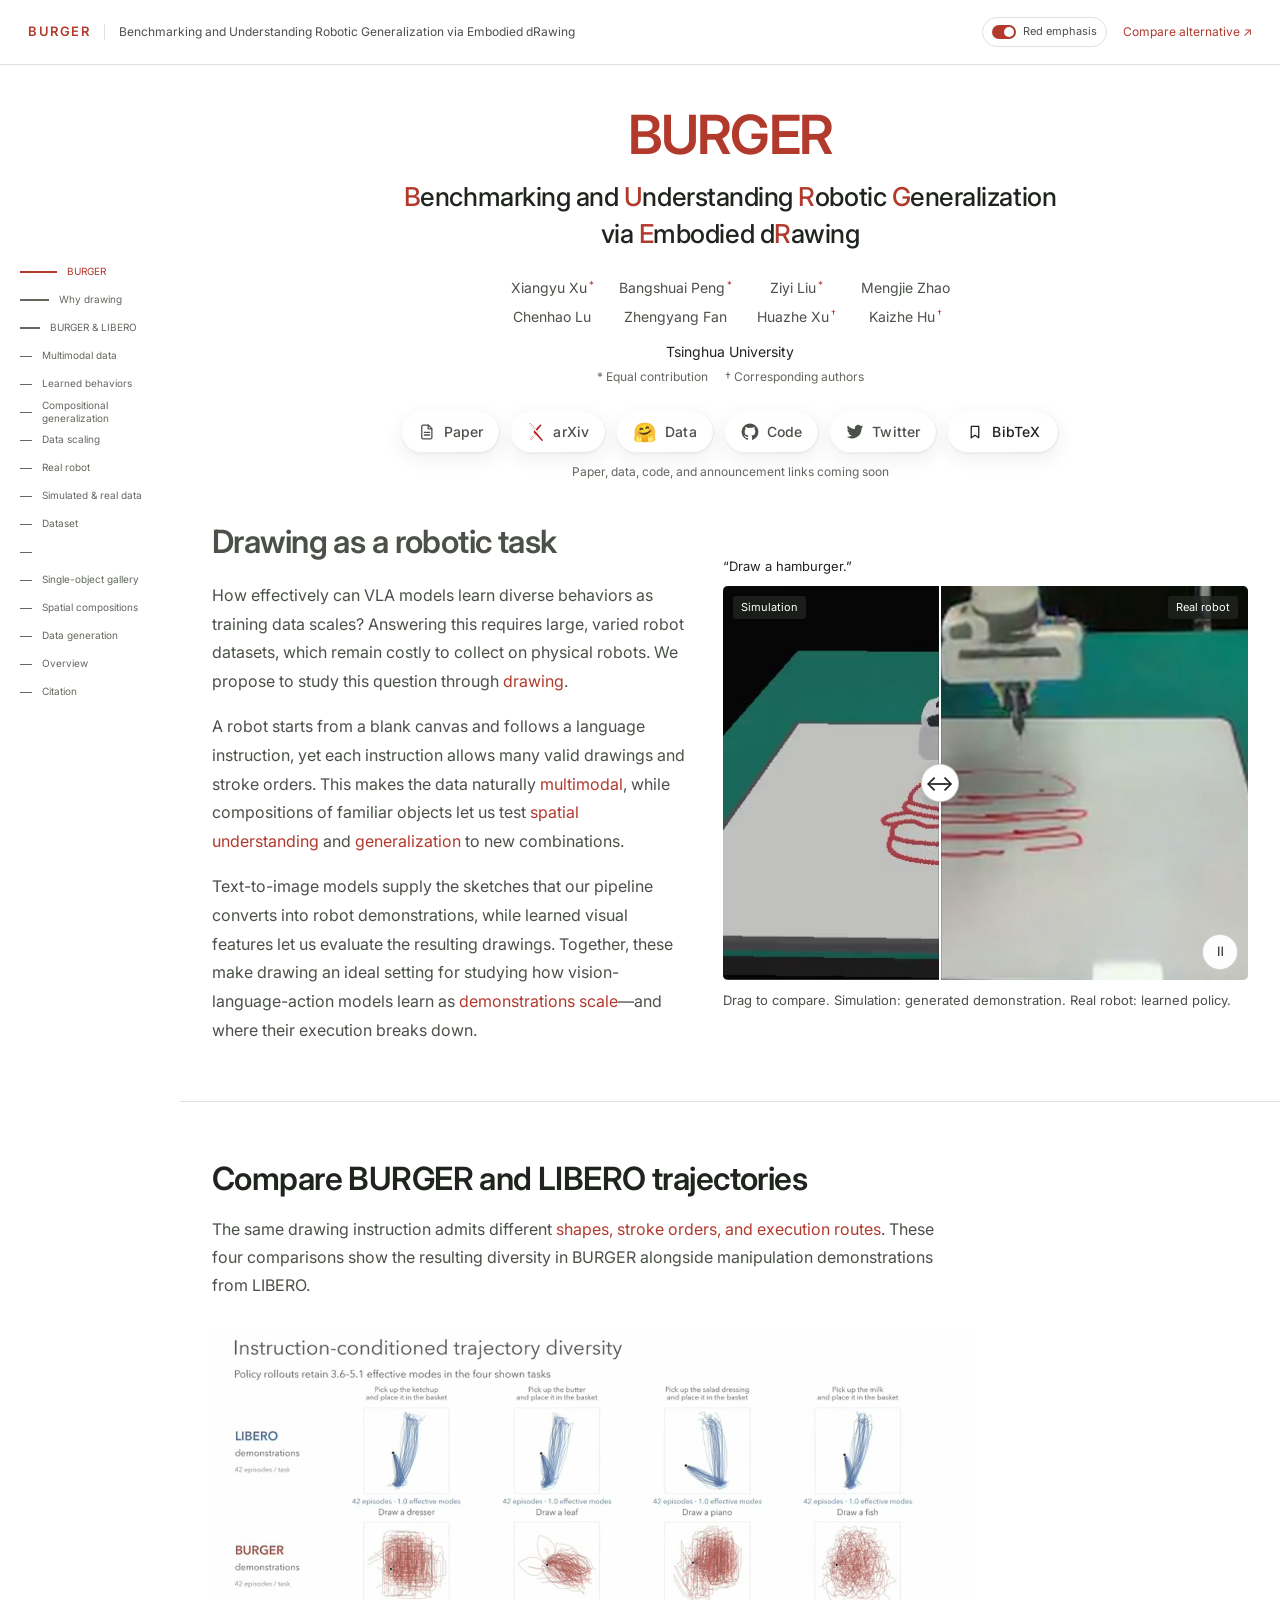
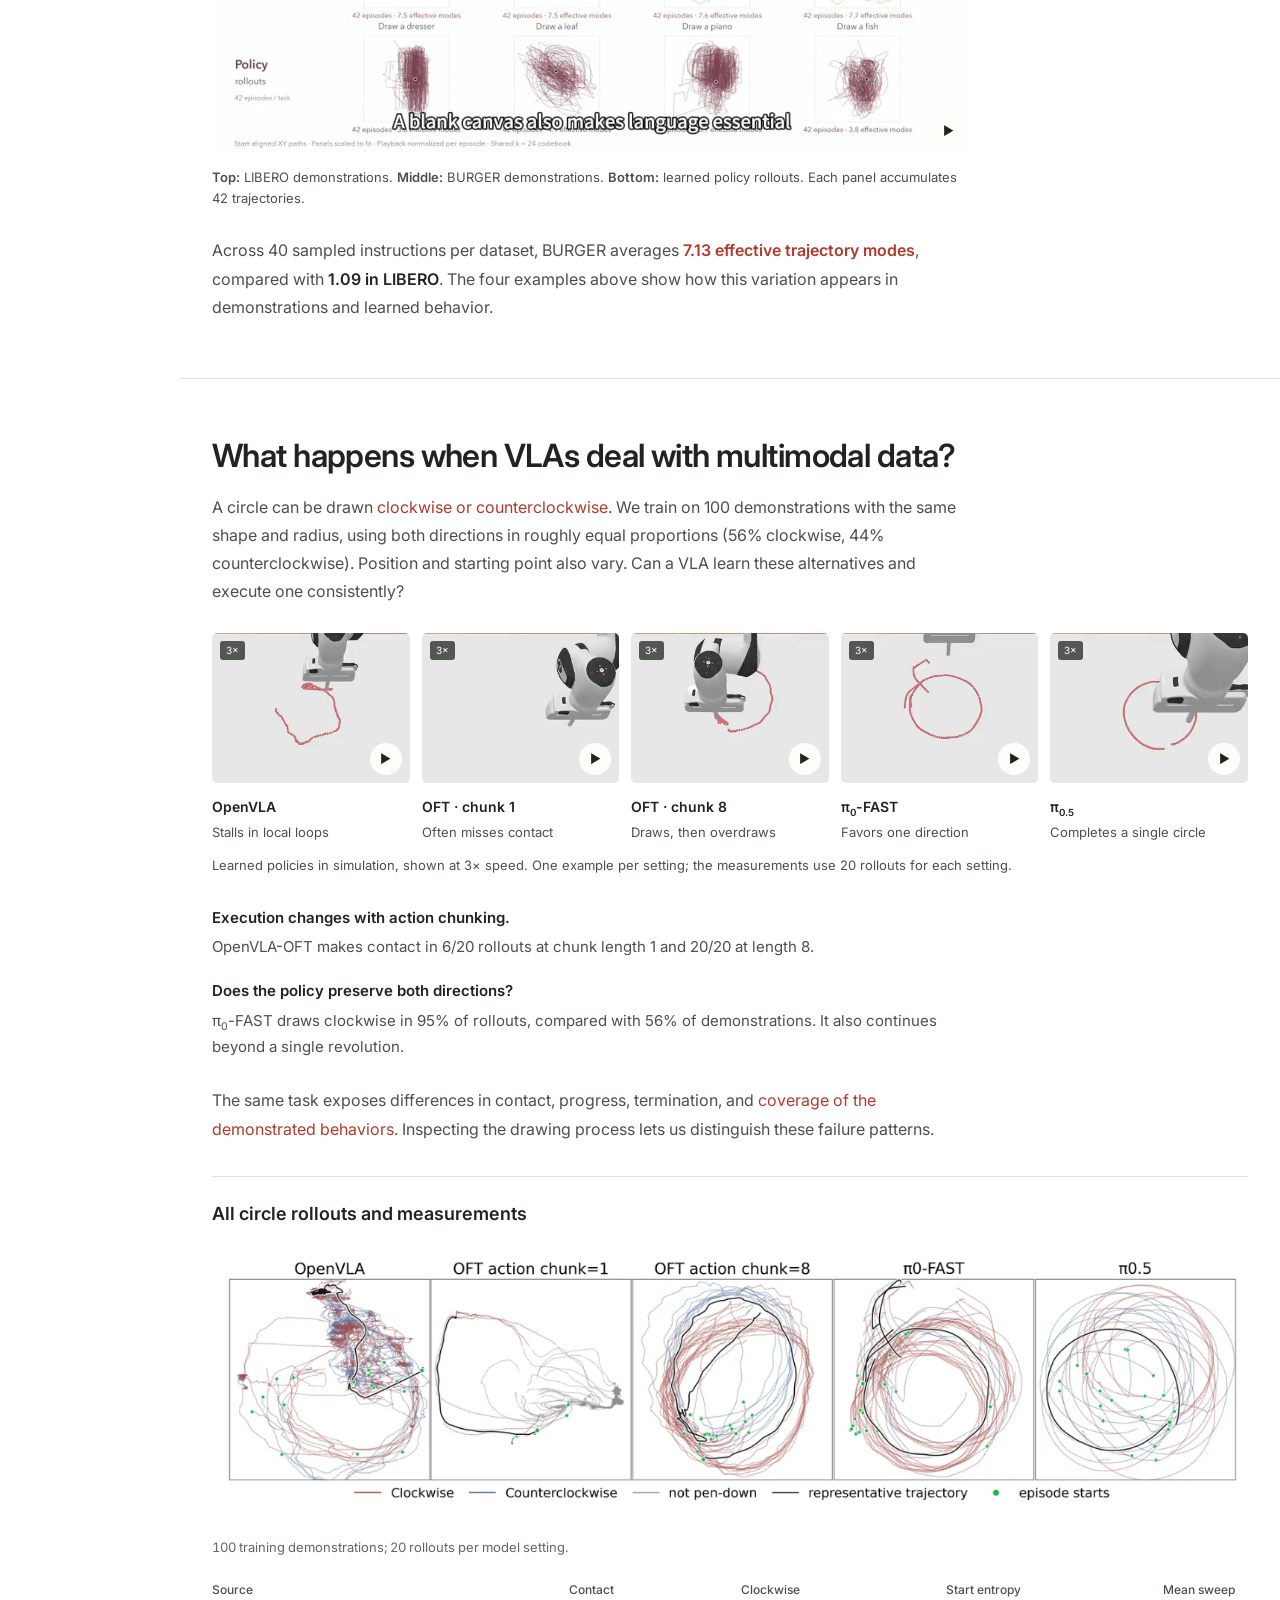
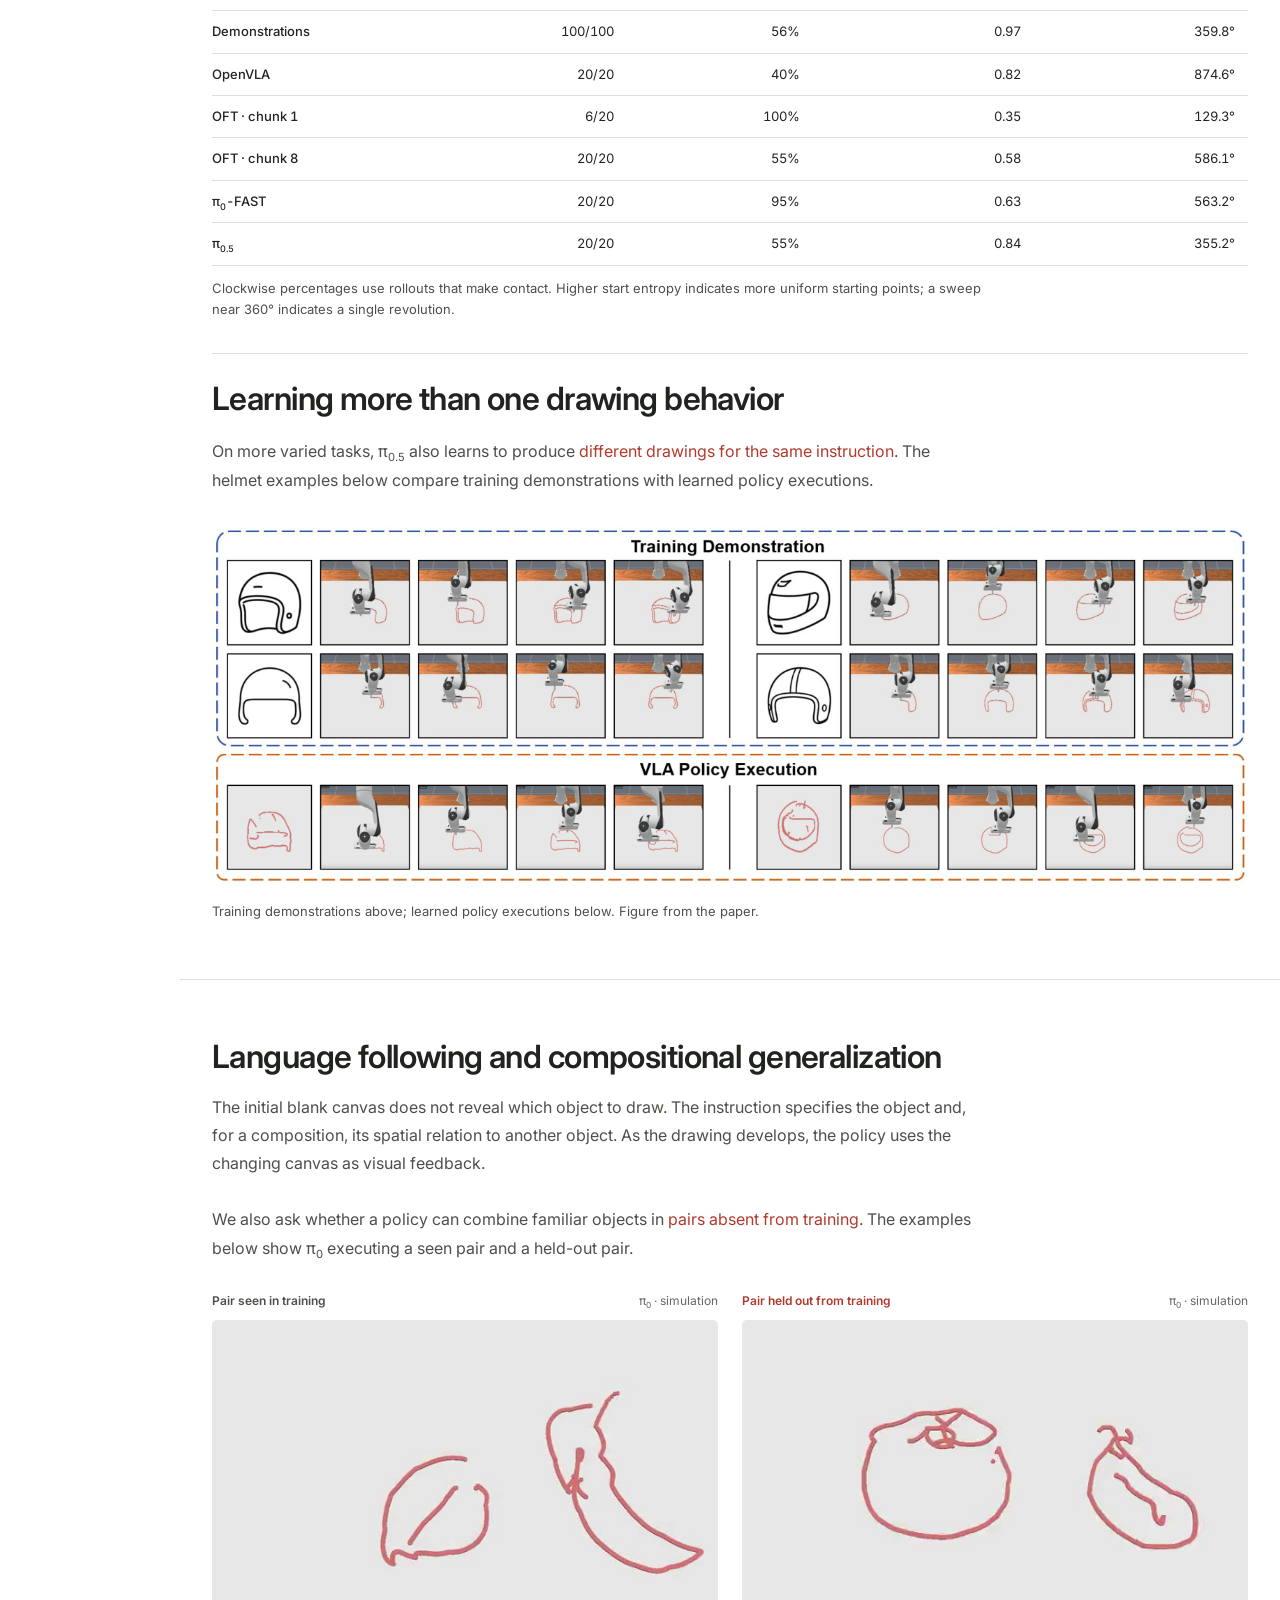
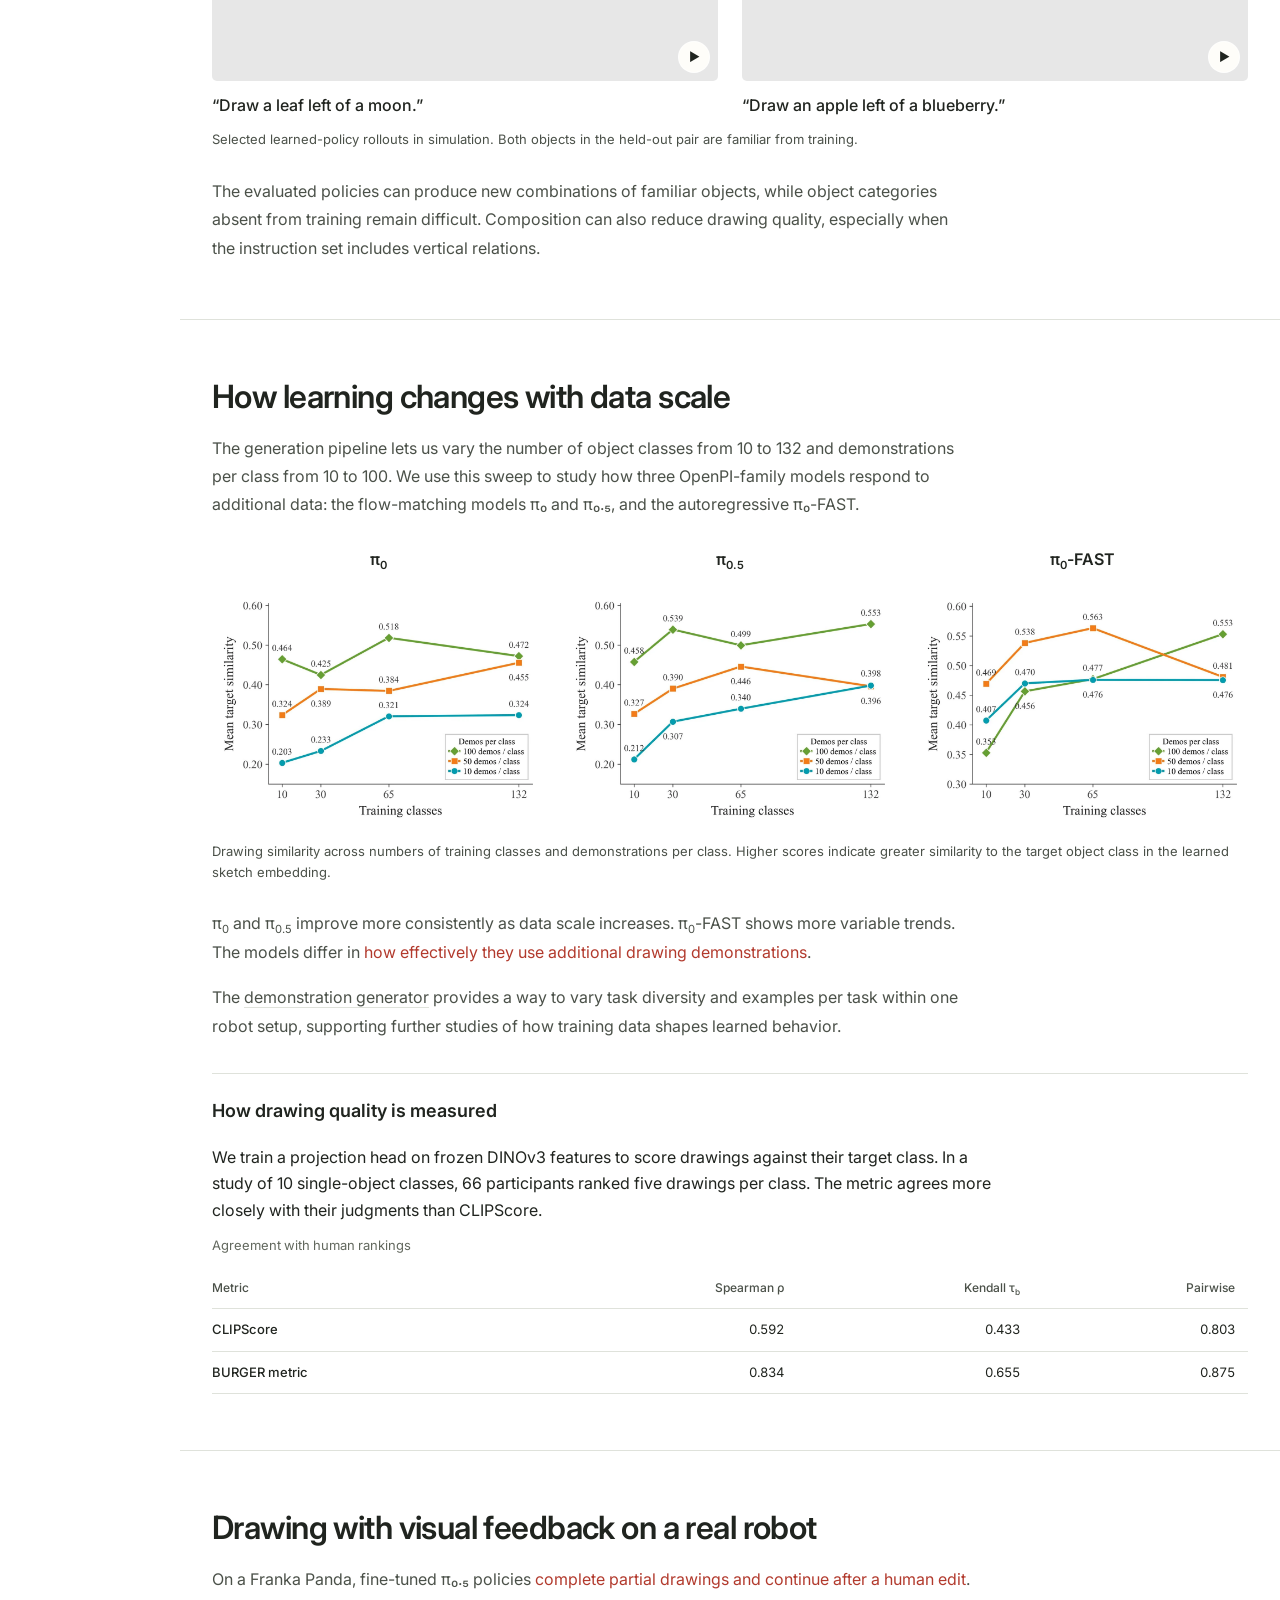
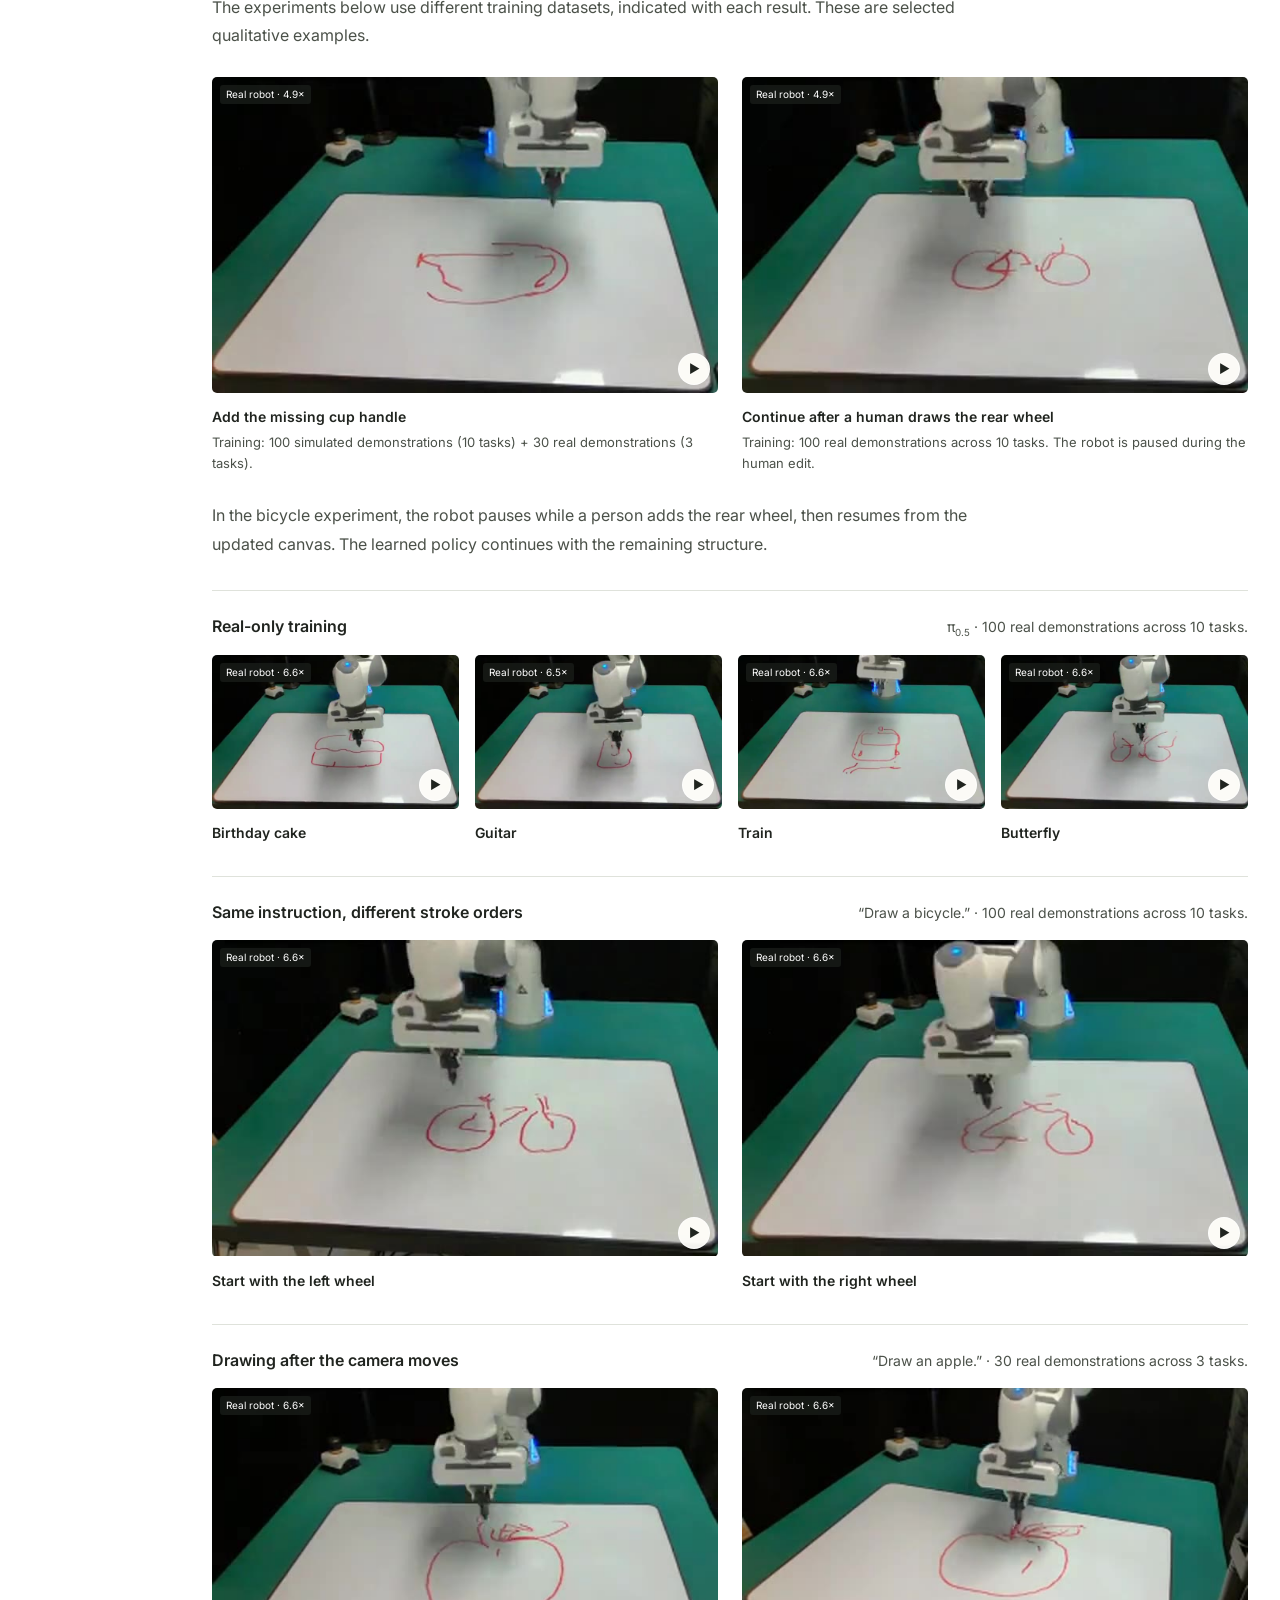
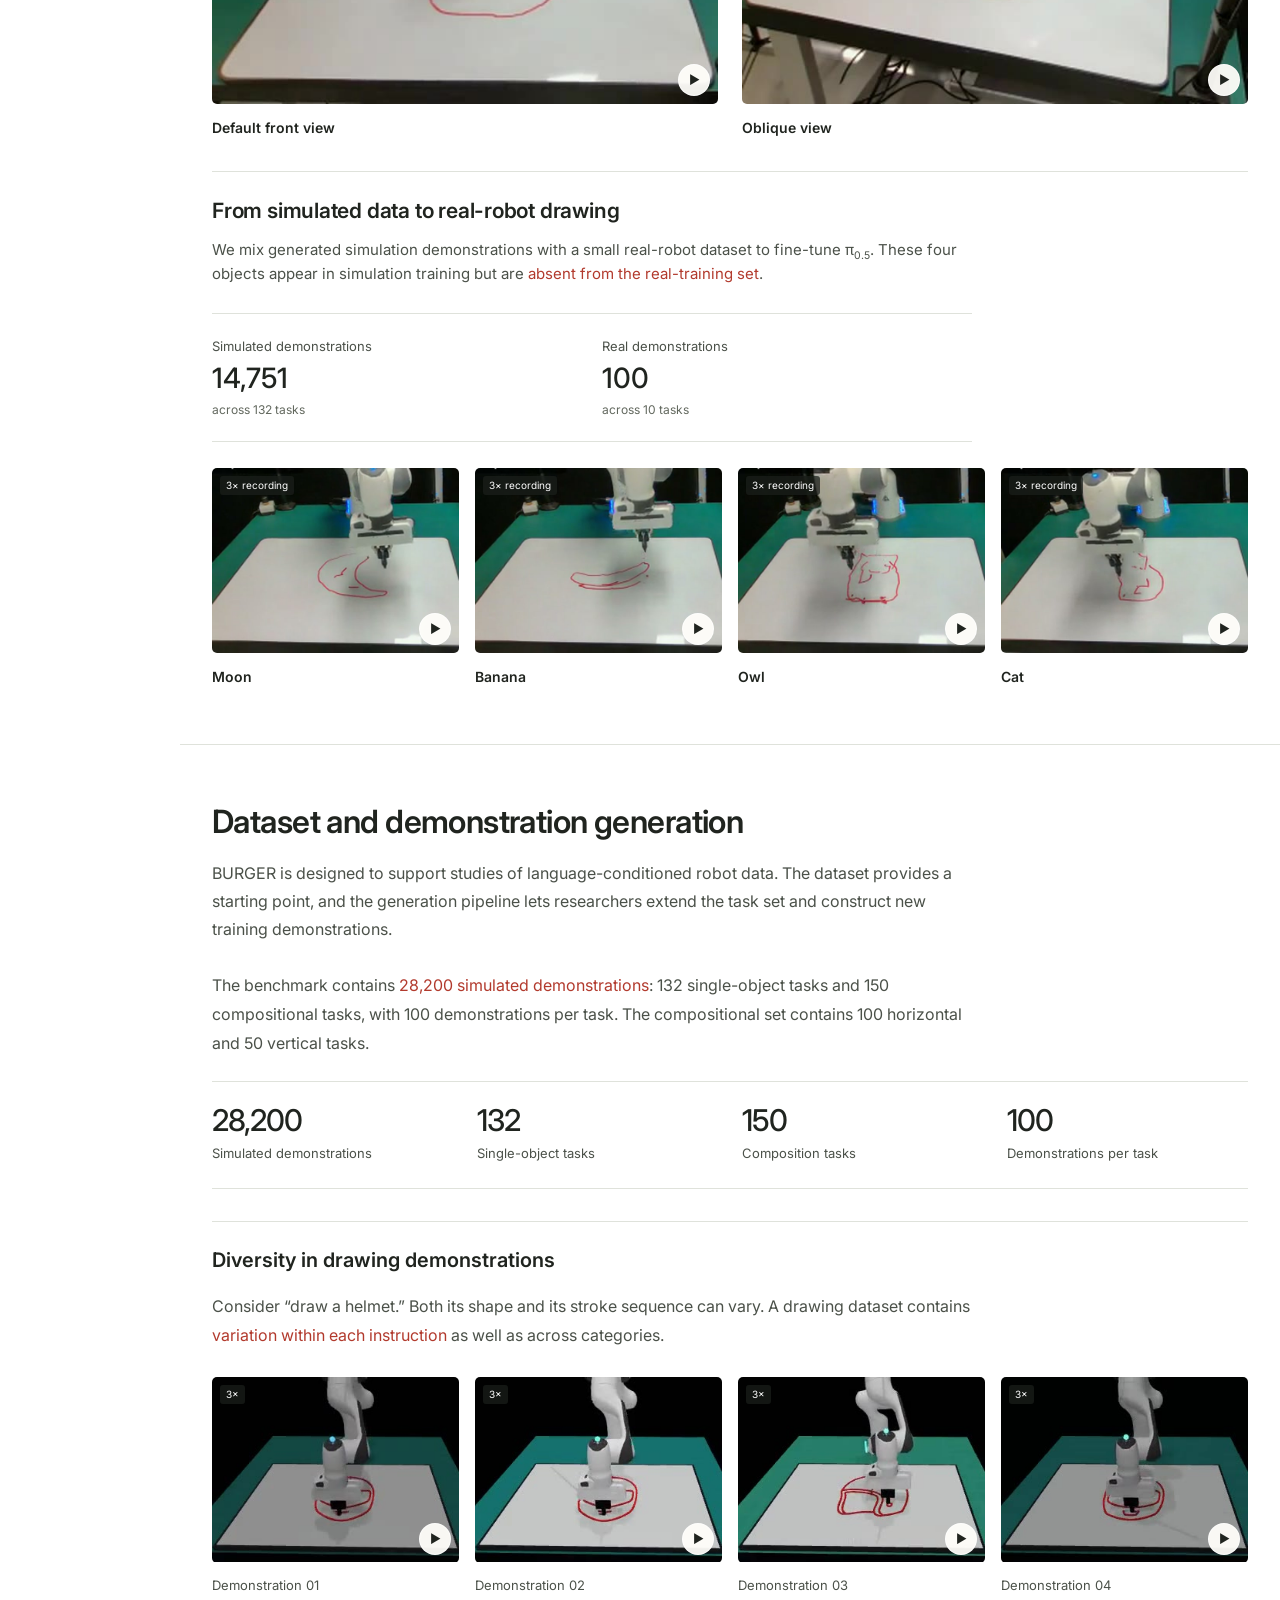
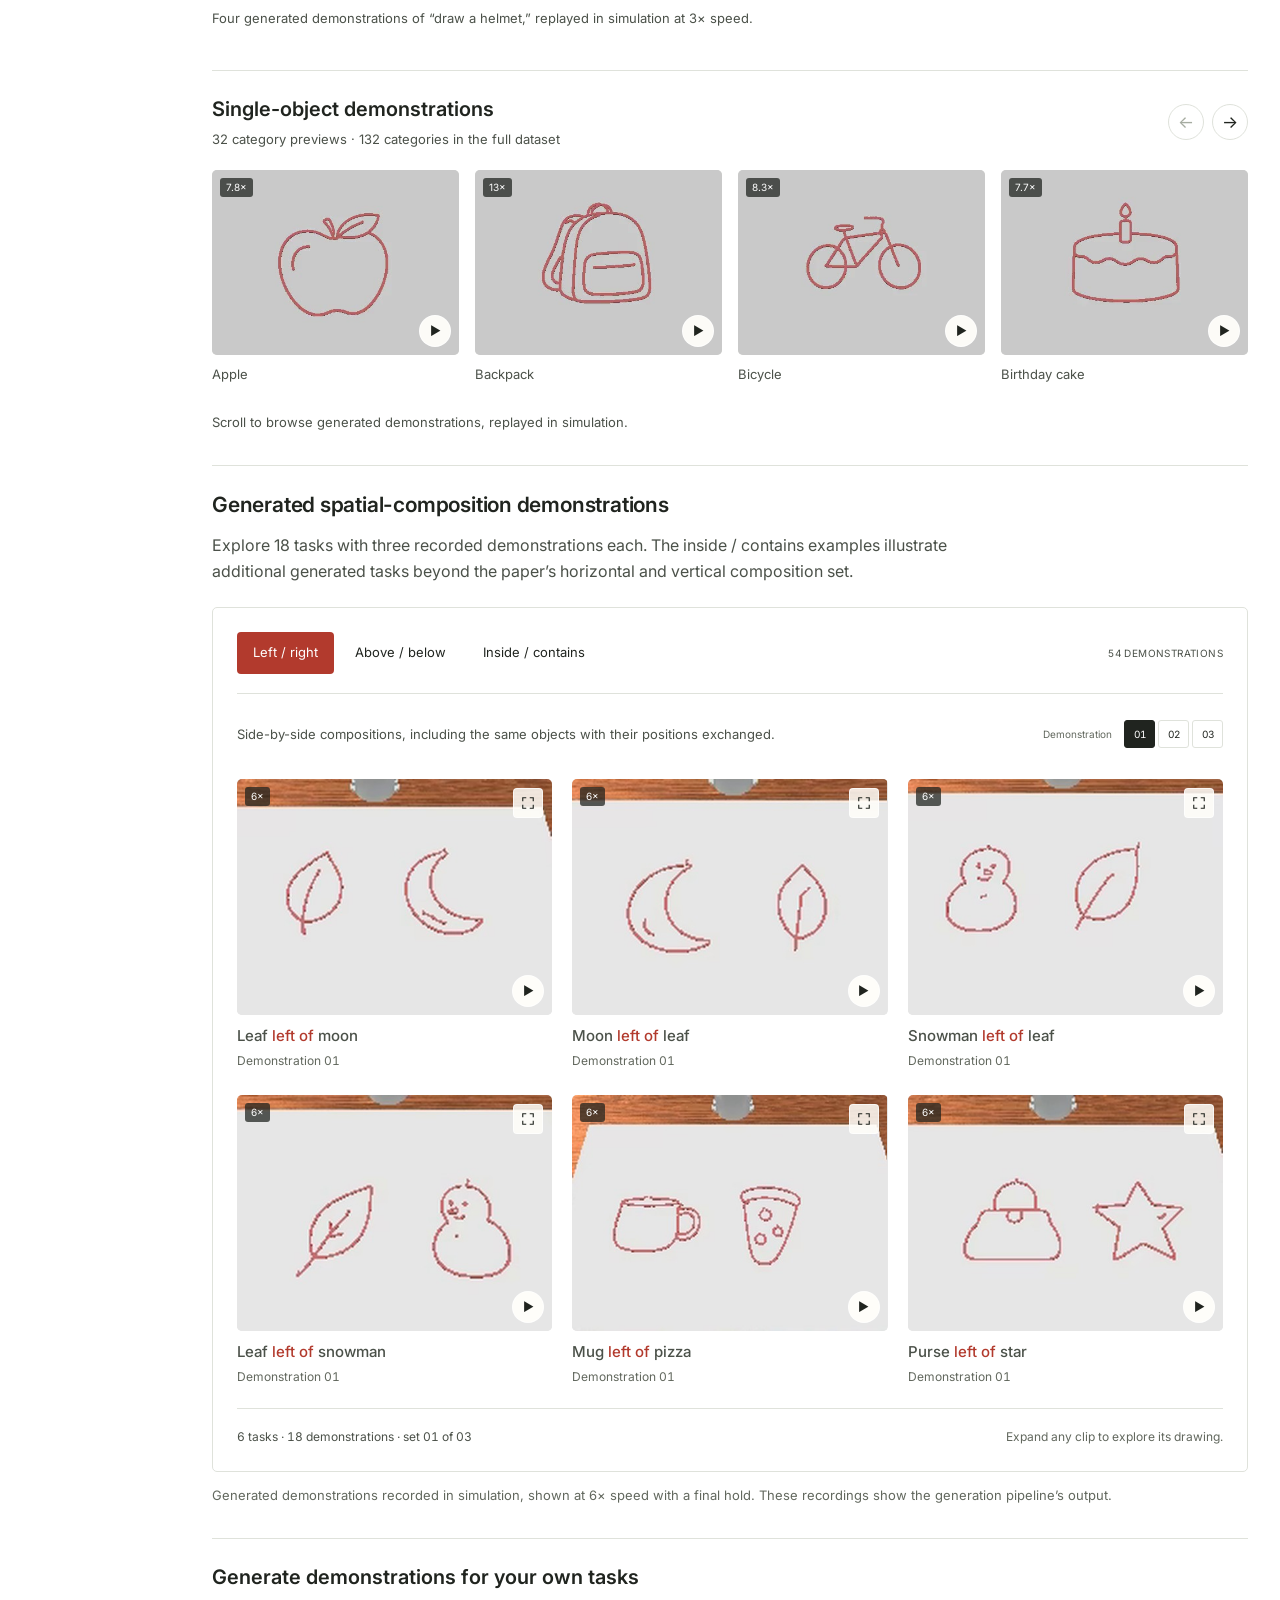
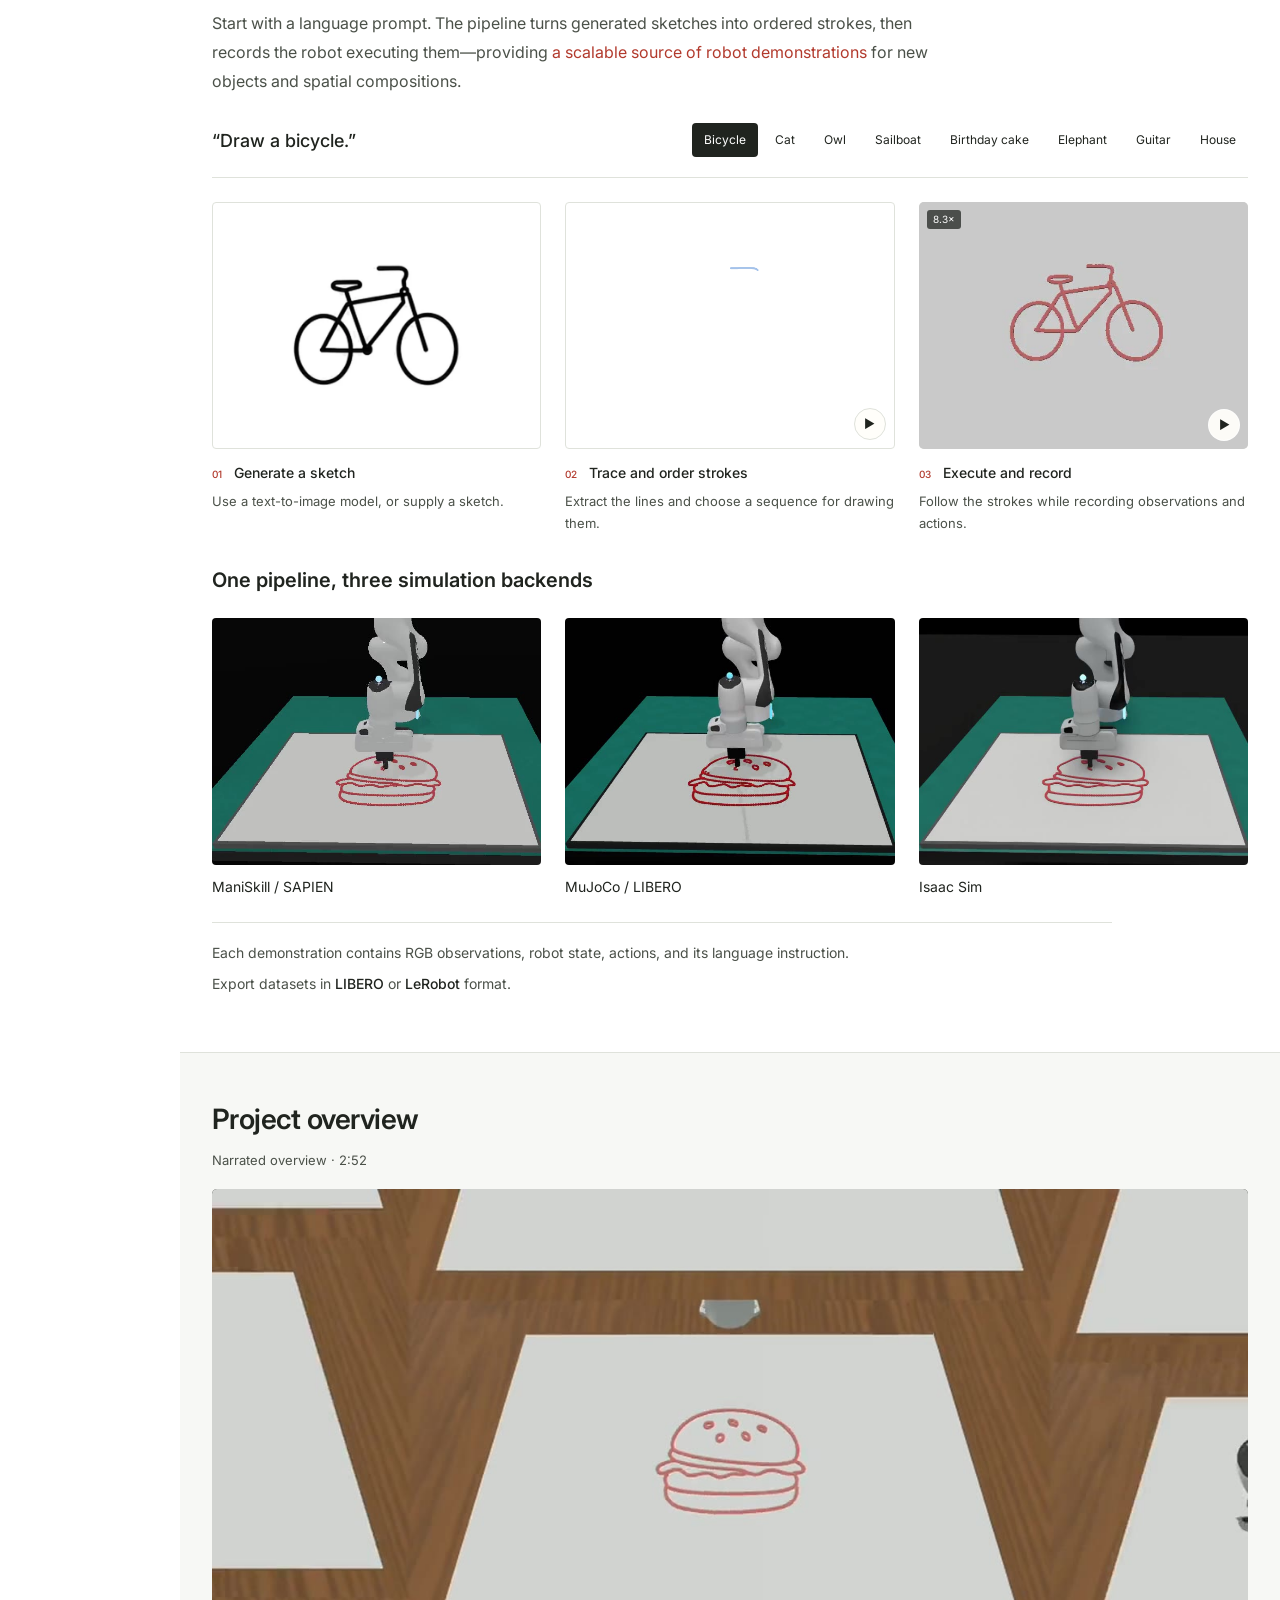
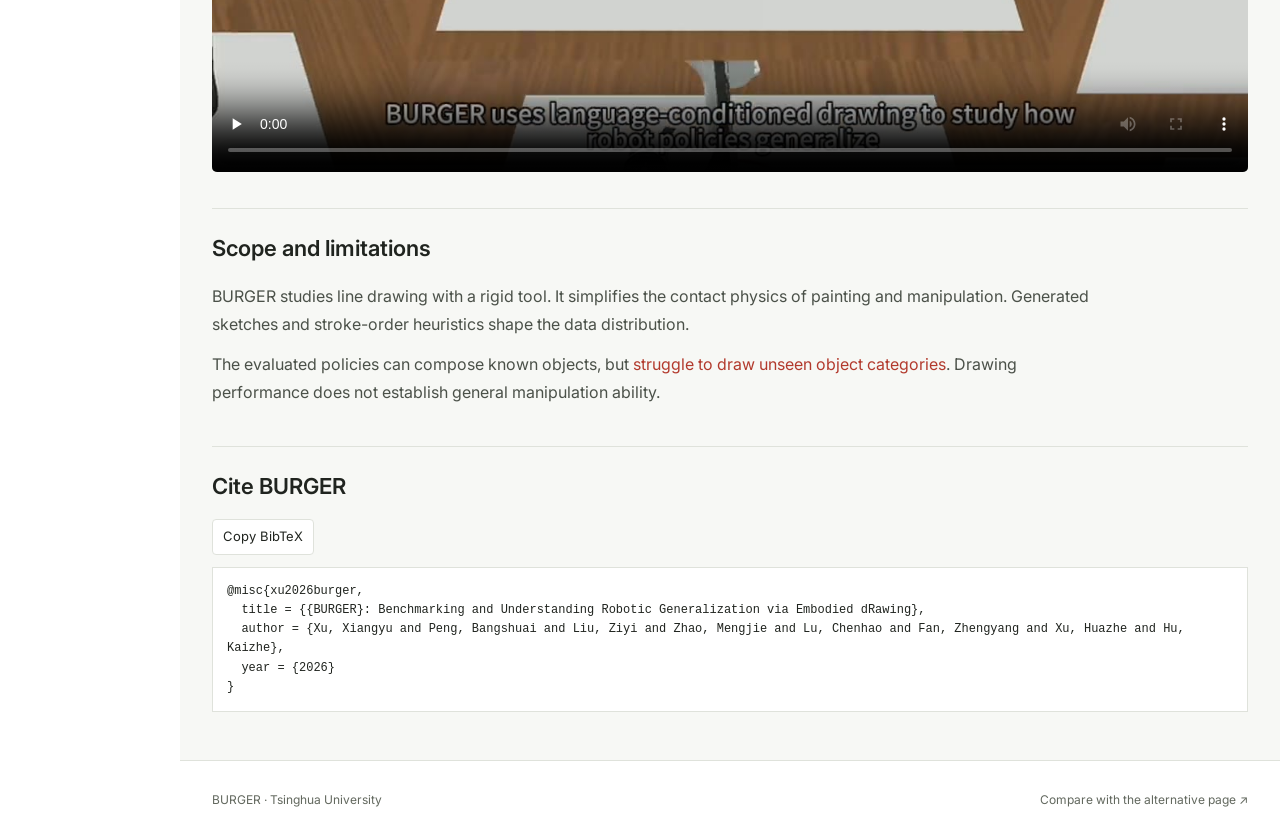
==== index-alternative-v3.html @ b39a5256 "Add v3 BURGER project page and required media" ====
<!DOCTYPE html>
<html lang="en">
  <head>
    <meta charset="utf-8">
    <meta name="viewport" content="width=device-width, initial-scale=1">
    <meta name="robots" content="noindex">
    <title>BURGER — Alternative v3</title>
    <meta name="description" content="BURGER studies how vision-language-action models learn from diverse robot demonstrations through drawing, with a 28,200-demonstration benchmark and a prompt-to-trajectory data pipeline.">
    <link rel="icon" href="assets/images/favicon.svg" type="image/svg+xml">
    <link rel="preconnect" href="https://fonts.googleapis.com">
    <link rel="preconnect" href="https://fonts.gstatic.com" crossorigin>
    <link href="https://fonts.googleapis.com/css2?family=Inter:wght@400;500;600&display=swap" rel="stylesheet">
    <link rel="stylesheet" href="css/alternative-v3.css?v=20261027-v3-opening">
    <script src="js/pipeline-alternative.js" defer></script>
    <script src="js/alternative-v3.js?v=20261027-v3-opening" defer></script>
    <script src="js/dataset-relations.js?v=20261023-animation" defer></script>
  </head>
  <body class="v2 v3 emphasis-on">
    <a class="skip-link" href="#main">Skip to content</a>
    <header class="site-nav"><div class="nav-inner">
  <a class="brand" href="#top"><span class="brand-name">BURGER</span><span class="brand-title">Benchmarking and Understanding Robotic Generalization via Embodied dRawing</span></a>
  <nav aria-label="Compare page versions"><button class="emphasis-toggle" type="button" data-emphasis-toggle aria-pressed="true"><span class="emphasis-indicator" aria-hidden="true"></span>Red emphasis</button><a class="compare-link" href="index-alternative.html">Compare alternative ↗</a></nav>
</div></header>
<nav class="section-nav" id="section-nav" aria-label="Jump to a section"><a href="#top" aria-label="BURGER"><span class="nav-tick" aria-hidden="true"></span><span class="nav-label">BURGER</span></a><a href="#why" aria-label="Why drawing"><span class="nav-tick" aria-hidden="true"></span><span class="nav-label">Why drawing</span></a><a href="#comparison" aria-label="BURGER &amp; LIBERO"><span class="nav-tick" aria-hidden="true"></span><span class="nav-label">BURGER &amp; LIBERO</span></a><a href="#circle" aria-label="Multimodal data"><span class="nav-tick" aria-hidden="true"></span><span class="nav-label">Multimodal data</span></a><a href="#diversity" aria-label="Learned behaviors"><span class="nav-tick" aria-hidden="true"></span><span class="nav-label">Learned behaviors</span></a><a href="#composition" aria-label="Compositional generalization"><span class="nav-tick" aria-hidden="true"></span><span class="nav-label">Compositional generalization</span></a><a href="#scaling" aria-label="Data scaling"><span class="nav-tick" aria-hidden="true"></span><span class="nav-label">Data scaling</span></a><a href="#real" aria-label="Real robot"><span class="nav-tick" aria-hidden="true"></span><span class="nav-label">Real robot</span></a><a href="#real-transfer" aria-label="Simulated &amp; real data"><span class="nav-tick" aria-hidden="true"></span><span class="nav-label">Simulated &amp; real data</span></a><a href="#dataset" aria-label="Dataset"><span class="nav-tick" aria-hidden="true"></span><span class="nav-label">Dataset</span></a><a href="#motivation" aria-label="Demonstration diversity"><span class="nav-tick" aria-hidden="true"></span><span class="nav-label">Demonstration diversity</span></a><a href="#single-categories" aria-label="Single-object gallery"><span class="nav-tick" aria-hidden="true"></span><span class="nav-label">Single-object gallery</span></a><a href="#dataset-relations" aria-label="Spatial compositions"><span class="nav-tick" aria-hidden="true"></span><span class="nav-label">Spatial compositions</span></a><a href="#generate" aria-label="Data generation"><span class="nav-tick" aria-hidden="true"></span><span class="nav-label">Data generation</span></a><a href="#overview" aria-label="Overview"><span class="nav-tick" aria-hidden="true"></span><span class="nav-label">Overview</span></a><a href="#cite" aria-label="Citation"><span class="nav-tick" aria-hidden="true"></span><span class="nav-label">Citation</span></a></nav>

    <main id="main">
      <section class="hero container" id="top" aria-labelledby="paper-title">
        <h1 id="paper-title"><span class="wordmark">BURGER</span>
          <span class="paper-title"><span class="accent">B</span>enchmarking and <span class="accent">U</span>nderstanding <span class="accent">R</span>obotic <span class="accent">G</span>eneralization<br class="desktop-break"> via <span class="accent">E</span>mbodied d<span class="accent">R</span>awing</span>
        </h1>
        <ul class="authors" aria-label="Authors">
          <li>Xiangyu Xu<sup aria-label="Equal contribution">*</sup></li>
          <li>Bangshuai Peng<sup aria-label="Equal contribution">*</sup></li>
          <li><a href="https://taichi-pink.github.io/Ziyi-Liu/">Ziyi Liu</a><sup aria-label="Equal contribution">*</sup></li>
          <li><a href="https://qxjyqzw.github.io/">Mengjie Zhao</a></li>
          <li><a href="https://ctp314.github.io/">Chenhao Lu</a></li>
          <li>Zhengyang Fan</li>
          <li><a href="https://iiis.tsinghua.edu.cn/en/People/Faculty/XuHuazhe.htm">Huazhe Xu</a><sup aria-label="Corresponding author">†</sup></li>
          <li><a href="https://hukz18.github.io/">Kaizhe Hu</a><sup aria-label="Corresponding author">†</sup></li>
        </ul>
        <p class="affiliation">Tsinghua University</p>
        <p class="author-notes">* Equal contribution <span>† Corresponding authors</span></p>
        <div class="resources resource-links" aria-label="Project resources"><button class="resource-link" type="button" disabled aria-label="Paper link coming soon"><svg viewBox="0 0 24 24" aria-hidden="true" class="ic doc"><path d="M6.5 2.75h7.25l4.75 4.75v12.25a1.5 1.5 0 0 1-1.5 1.5h-10.5a1.5 1.5 0 0 1-1.5-1.5V4.25a1.5 1.5 0 0 1 1.5-1.5Z"/><path d="M13.5 3v4.75h4.75M8.5 12.5h7M8.5 16h7"/></svg><span>Paper</span></button><button class="resource-link" type="button" disabled aria-label="arXiv link coming soon"><svg viewBox="0 0 24 24" aria-hidden="true" class="ic brand arxiv"><path d="M3.8423 0a1.0037 1.0037 0 0 0-.922.6078c-.1536.3687-.0438.6275.2938 1.1113l6.9185 8.3597-1.0223 1.1058a1.0393 1.0393 0 0 0 .003 1.4229l1.2292 1.3135-5.4391 6.4444c-.2803.299-.4538.823-.2971 1.1986a1.0253 1.0253 0 0 0 .9585.635.9133.9133 0 0 0 .6891-.3405l5.783-6.126 7.4902 8.0051a.8527.8527 0 0 0 .6835.2597.9575.9575 0 0 0 .8777-.6138c.1577-.377-.017-.7502-.306-1.1407l-7.0518-8.3418 1.0632-1.13a.9626.9626 0 0 0 .0089-1.3165L4.6336.4639s-.3733-.4535-.768-.463zm0 .272h.0166c.2179.0052.4874.2715.5644.3639l.005.006.0052.0055 10.169 10.9905a.6915.6915 0 0 1-.0072.945l-1.0666 1.133-1.4982-1.7724-8.5994-10.39c-.3286-.472-.352-.6183-.2592-.841a.7307.7307 0 0 1 .6704-.4401Zm14.341 1.5701a.877.877 0 0 0-.6554.2418l-5.6962 6.1584 1.6944 1.8319 5.3089-6.5138c.3251-.4335.479-.6603.3247-1.0292a1.1205 1.1205 0 0 0-.9763-.689zm-7.6557 12.2823 1.3186 1.4135-5.7864 6.1295a.6494.6494 0 0 1-.4959.26.7516.7516 0 0 1-.706-.4669c-.1119-.2682.0359-.6864.2442-.9083l.0051-.0055.0047-.0055z"/></svg><span>arXiv</span></button><button class="resource-link" type="button" disabled aria-label="Hugging Face data link coming soon"><span class="hugging-face" aria-hidden="true">🤗</span><span>Data</span></button><button class="resource-link" type="button" disabled aria-label="Code link coming soon"><svg viewBox="0 0 24 24" fill="currentColor" aria-hidden="true"><path d="M12 .8a11.2 11.2 0 0 0-3.54 21.83c.56.1.76-.24.76-.54v-2.1c-3.12.68-3.78-1.32-3.78-1.32-.51-1.3-1.24-1.65-1.24-1.65-1.02-.7.08-.69.08-.69 1.13.08 1.72 1.16 1.72 1.16 1 1.72 2.62 1.22 3.26.93.1-.73.39-1.22.71-1.5-2.49-.29-5.1-1.25-5.1-5.54 0-1.22.44-2.22 1.15-3-.12-.28-.5-1.42.11-2.96 0 0 .94-.3 3.08 1.15A10.72 10.72 0 0 1 12 6.2c.95 0 1.9.13 2.8.38 2.13-1.45 3.07-1.15 3.07-1.15.61 1.54.23 2.68.11 2.96.72.78 1.15 1.78 1.15 3 0 4.3-2.62 5.25-5.12 5.53.4.35.76 1.03.76 2.08v3.09c0 .3.2.65.77.54A11.2 11.2 0 0 0 12 .8z"/></svg><span>Code</span></button><button class="resource-link" type="button" disabled aria-label="Twitter link coming soon"><svg viewBox="0 0 24 24" fill="currentColor" aria-hidden="true"><path d="M23 4.7a9.5 9.5 0 0 1-2.6.7 4.5 4.5 0 0 0 2-2.5 9.1 9.1 0 0 1-2.9 1.1 4.5 4.5 0 0 0-7.7 4.1A12.8 12.8 0 0 1 2.5 3.4a4.5 4.5 0 0 0 1.4 6 4.5 4.5 0 0 1-2-.6v.1a4.5 4.5 0 0 0 3.6 4.4 4.5 4.5 0 0 1-2 .1 4.5 4.5 0 0 0 4.2 3.1A9 9 0 0 1 1 18.4a12.8 12.8 0 0 0 19.7-10.8v-.6A9.2 9.2 0 0 0 23 4.7z"/></svg><span>Twitter</span></button><button class="resource-link" type="button" data-copy="citation" aria-label="Copy BibTeX citation"><svg viewBox="0 0 24 24" aria-hidden="true" class="ic doc"><path d="M7 4.5h10v15.25l-5-3.5-5 3.5Z"/></svg><span data-copy-label>BibTeX</span></button><span class="copy-status resource-copy-status" role="status" aria-live="polite"></span></div><p class="resource-status">Paper, data, code, and announcement links coming soon</p>
      </section>

      <section class="section container why-section" id="why" aria-labelledby="why-title">
  <div class="why-lead">
    <div class="intro-copy">
  <h2 id="why-title">Drawing as a robotic task</h2>
  <p>How effectively can VLA models learn diverse behaviors as training data scales? Answering this requires large, varied robot datasets, which remain costly to collect on physical robots. We propose to study this question through <span class="keyphrase">drawing</span>.</p>
  <p>A robot starts from a blank canvas and follows a language instruction, yet each instruction allows many valid drawings and stroke orders. This makes the data naturally <span class="keyphrase">multimodal</span>, while compositions of familiar objects let us test <span class="keyphrase">spatial understanding</span> and <span class="keyphrase">generalization</span> to new combinations.</p>
  <p>Text-to-image models supply the sketches that our pipeline converts into robot demonstrations, while learned visual features let us evaluate the resulting drawings. Together, these make drawing an ideal setting for studying how vision-language-action models learn as <span class="keyphrase">demonstrations scale</span>—and where their execution breaks down.</p>
</div>
    <figure class="demo opening-demo">
      <div class="demo-heading"><span class="instruction">“Draw a hamburger.”</span></div>
      <div class="video-compare video-frame" id="video-compare" style="--split:50%">
        <div class="compare-layer compare-real"><video muted loop playsinline preload="none" data-compare-src="assets/videos/real_burger_opening.mp4?v=20261028-2" poster="assets/posters/real_burger_opening.jpg?v=20261028-2" aria-label="Real robot drawing a hamburger"></video></div>
        <div class="compare-layer compare-sim"><video muted loop playsinline preload="none" data-compare-src="assets/videos/sim_sapien.mp4" poster="assets/posters/sim_sapien.jpg" aria-label="Simulated robot drawing a hamburger"></video></div>
        <span class="compare-label sim-label">Simulation</span><span class="compare-label real-label">Real robot</span>
        <div class="compare-divider" aria-hidden="true"></div>
        <input class="compare-range" type="range" min="0" max="100" value="50" aria-label="Reveal simulation or real robot">
        <button class="compare-play" type="button" aria-label="Play simulation and real-robot videos"><span aria-hidden="true">▶</span></button>
      </div>
      <figcaption class="compare-hint">Drag to compare. Simulation: generated demonstration. Real robot: learned policy.</figcaption>
    </figure>
  </div>
</section>
<section class="section container" id="comparison" aria-labelledby="comparison-title">
      <div class="section-heading"><h2 id="comparison-title">Compare BURGER and LIBERO trajectories</h2><p>The same drawing instruction admits different <span class="keyphrase">shapes, stroke orders, and execution routes</span>. These four comparisons show the resulting diversity in BURGER alongside manipulation demonstrations from LIBERO.</p></div>

  <figure class="trajectory-comparison" id="evidence">
  <div class="trajectory-video video-frame">
    <video muted loop playsinline preload="none" data-autoplay data-src="assets/videos/trajectory-comparison-v3.mp4" poster="assets/posters/trajectory-comparison-v3.jpg" width="1280" height="720" aria-label="Animated four-column trajectory comparison, showing LIBERO demonstrations, BURGER demonstrations, and learned policy rollouts"></video>
    <button class="video-toggle" type="button" aria-label="Play trajectory comparison" data-name="trajectory comparison"><span aria-hidden="true">▶</span></button>
  </div>
  <figcaption><strong>Top:</strong> LIBERO demonstrations. <strong>Middle:</strong> BURGER demonstrations. <strong>Bottom:</strong> learned policy rollouts. Each panel accumulates 42 trajectories.</figcaption>
</figure>
  <p class="study-finding">Across 40 sampled instructions per dataset, BURGER averages <strong><span class="keyphrase">7.13 effective trajectory modes</span></strong>, compared with <strong>1.09 in LIBERO</strong>. The four examples above show how this variation appears in demonstrations and learned behavior.</p>

    </section>



      <section class="section container" id="circle" aria-labelledby="circle-title">
        <div class="section-heading">
          <h2 id="circle-title">What happens when VLAs deal with multimodal data?</h2>
          <p>A circle can be drawn <span class="keyphrase">clockwise or counterclockwise</span>. We train on 100 demonstrations with the same shape and radius, using both directions in roughly equal proportions (56% clockwise, 44% counterclockwise). Position and starting point also vary. Can a VLA learn these alternatives and execute one consistently?</p>
        </div>

        <div class="circle-grid">
          <figure class="demo">
            <div class="video-frame">
              <video muted loop playsinline preload="none" data-autoplay data-src="assets/videos/circ_openvla.mp4" poster="assets/posters/circ_openvla.jpg" aria-label="OpenVLA circle-drawing rollout"></video>
              <span class="video-tag">3×</span><button class="video-toggle" type="button" aria-label="Play OpenVLA rollout" data-name="OpenVLA rollout"><span aria-hidden="true">▶</span></button>
            </div>
            <figcaption><strong>OpenVLA</strong><span>Stalls in local loops</span></figcaption>
          </figure>
          <figure class="demo">
            <div class="video-frame">
              <video muted loop playsinline preload="none" data-autoplay data-src="assets/videos/circ_oft1.mp4" poster="assets/posters/circ_oft1.jpg" aria-label="OpenVLA-OFT circle rollout with chunk length 1"></video>
              <span class="video-tag">3×</span><button class="video-toggle" type="button" aria-label="Play OFT chunk 1 rollout" data-name="OFT chunk 1 rollout"><span aria-hidden="true">▶</span></button>
            </div>
            <figcaption><strong>OFT · chunk 1</strong><span>Often misses contact</span></figcaption>
          </figure>
          <figure class="demo">
            <div class="video-frame">
              <video muted loop playsinline preload="none" data-autoplay data-src="assets/videos/circ_oft8.mp4" poster="assets/posters/circ_oft8.jpg" aria-label="OpenVLA-OFT circle rollout with chunk length 8"></video>
              <span class="video-tag">3×</span><button class="video-toggle" type="button" aria-label="Play OFT chunk 8 rollout" data-name="OFT chunk 8 rollout"><span aria-hidden="true">▶</span></button>
            </div>
            <figcaption><strong>OFT · chunk 8</strong><span>Draws, then overdraws</span></figcaption>
          </figure>
          <figure class="demo">
            <div class="video-frame">
              <video muted loop playsinline preload="none" data-autoplay data-src="assets/videos/circ_fast.mp4" poster="assets/posters/circ_fast.jpg" aria-label="Pi zero FAST circle-drawing rollout"></video>
              <span class="video-tag">3×</span><button class="video-toggle" type="button" aria-label="Play pi zero FAST rollout" data-name="pi zero FAST rollout"><span aria-hidden="true">▶</span></button>
            </div>
            <figcaption><strong>π<sub>0</sub>-FAST</strong><span>Favors one direction</span></figcaption>
          </figure>
          <figure class="demo">
            <div class="video-frame">
              <video muted loop playsinline preload="none" data-autoplay data-src="assets/videos/circ_pi05.mp4" poster="assets/posters/circ_pi05.jpg" aria-label="Pi zero point five circle-drawing rollout"></video>
              <span class="video-tag">3×</span><button class="video-toggle" type="button" aria-label="Play pi zero point five rollout" data-name="pi zero point five rollout"><span aria-hidden="true">▶</span></button>
            </div>
            <figcaption><strong>π<sub>0.5</sub></strong><span>Completes a single circle</span></figcaption>
          </figure>
        </div>
        <p class="caption">Learned policies in simulation, shown at 3× speed. One example per setting; the measurements use 20 rollouts for each setting.</p>
        <div class="finding-pair">
          <p><strong>Execution changes with action chunking.</strong> OpenVLA-OFT makes contact in 6/20 rollouts at chunk length 1 and 20/20 at length 8.</p>
          <p><strong>Does the policy preserve both directions?</strong> π<sub>0</sub>-FAST draws clockwise in 95% of rollouts, compared with 56% of demonstrations. It also continues beyond a single revolution.</p>
        </div>
        <p class="study-finding">The same task exposes differences in contact, progress, termination, and <span class="keyphrase">coverage of the demonstrated behaviors</span>. Inspecting the drawing process lets us distinguish these failure patterns.</p>
        <div class="evidence-block"><h3 class="content-title">All circle rollouts and measurements</h3><div class="details-body">

            <img class="wide-figure" src="assets/figures/fig9_circle.webp" width="1390" height="373" loading="lazy" alt="Twenty circle rollouts per model setting, overlaid and colored by drawing direction.">
            <div class="table-scroll" role="region" aria-label="Circle results" tabindex="0">
              <table>
                <caption>100 training demonstrations; 20 rollouts per model setting.</caption>
                <thead><tr><th scope="col">Source</th><th scope="col">Contact</th><th scope="col">Clockwise</th><th scope="col">Start entropy</th><th scope="col">Mean sweep</th></tr></thead>
                <tbody>
                  <tr><th scope="row">Demonstrations</th><td>100/100</td><td>56%</td><td>0.97</td><td>359.8°</td></tr>
                  <tr><th scope="row">OpenVLA</th><td>20/20</td><td>40%</td><td>0.82</td><td>874.6°</td></tr>
                  <tr><th scope="row">OFT · chunk 1</th><td>6/20</td><td>100%</td><td>0.35</td><td>129.3°</td></tr>
                  <tr><th scope="row">OFT · chunk 8</th><td>20/20</td><td>55%</td><td>0.58</td><td>586.1°</td></tr>
                  <tr><th scope="row">π<sub>0</sub>-FAST</th><td>20/20</td><td>95%</td><td>0.63</td><td>563.2°</td></tr>
                  <tr><th scope="row">π<sub>0.5</sub></th><td>20/20</td><td>55%</td><td>0.84</td><td>355.2°</td></tr>
                </tbody>
              </table>
            </div>
            <p class="caption">Clockwise percentages use rollouts that make contact. Higher start entropy indicates more
              uniform starting points; a sweep near 360° indicates a single revolution.</p>

          </div></div>
        <article class="content-block" id="diversity" aria-labelledby="diversity-title">
          <h3 class="content-title" id="diversity-title">Learning more than one drawing behavior</h3>
          <p class="section-lead">On more varied tasks, π<sub>0.5</sub> also learns to produce <span class="keyphrase">different drawings for the same instruction</span>. The helmet examples below compare training demonstrations with learned policy executions.</p>
          <figure class="paper-figure">
            <img src="assets/figures/learned-multimodality.png" width="1484" height="525" loading="lazy" alt="Helmet training demonstrations in the top two rows and different learned pi zero point five drawing sequences in the bottom row.">
            <figcaption>Training demonstrations above; learned policy executions below. Figure from the paper.</figcaption>
          </figure>
        </article>

      </section>

      <section class="section container" id="composition" aria-labelledby="composition-title">
        <div class="section-heading">
          <h2 id="composition-title">Language following and compositional generalization</h2>
          <p>The initial blank canvas does not reveal which object to draw. The instruction specifies the object and, for a composition, its spatial relation to another object. As the drawing develops, the policy uses the changing canvas as visual feedback.</p>
        </div>

        <p class="section-lead">We also ask whether a policy can combine familiar objects in <span class="keyphrase">pairs absent from training</span>. The examples below show π<sub>0</sub> executing a seen pair and a held-out pair.</p>
        <div class="composition-grid">
          <figure class="demo composition-demo">
            <div class="demo-heading"><span class="status-label">Pair seen in training</span><span>π<sub>0</sub> · simulation</span></div>
            <div class="video-frame">
              <video muted loop playsinline preload="none" data-autoplay data-src="assets/videos/comp_leaf_moon.mp4" poster="assets/posters/comp_leaf_moon.jpg" aria-label="Pi zero draws a leaf to the left of a moon, a training pair"></video>
              <button class="video-toggle" type="button" aria-label="Play seen composition" data-name="seen composition"><span aria-hidden="true">▶</span></button>
            </div>
            <figcaption><q>Draw a leaf left of a moon.</q></figcaption>
          </figure>
          <figure class="demo composition-demo">
            <div class="demo-heading"><span class="status-label accent">Pair held out from training</span><span>π<sub>0</sub> · simulation</span></div>
            <div class="video-frame">
              <video muted loop playsinline preload="none" data-autoplay data-src="assets/videos/comp_apple_berry.mp4" poster="assets/posters/comp_apple_berry.jpg" aria-label="Pi zero draws an apple left of a blueberry, a pair absent from training"></video>
              <button class="video-toggle" type="button" aria-label="Play unseen composition" data-name="unseen composition"><span aria-hidden="true">▶</span></button>
            </div>
            <figcaption><q>Draw an apple left of a blueberry.</q></figcaption>
          </figure>
        </div>
        <p class="caption">Selected learned-policy rollouts in simulation. Both objects in the held-out pair are familiar from training.</p>
        <p class="study-finding">The evaluated policies can produce new combinations of familiar objects, while object categories absent from training remain difficult. Composition can also reduce drawing quality, especially when the instruction set includes vertical relations.</p>


      </section>

      <section class="section container" id="scaling" aria-labelledby="scaling-title">
        <div class="section-heading">
          <h2 id="scaling-title">How learning changes with data scale</h2>
          <p>The generation pipeline lets us vary the number of object classes from 10 to 132 and demonstrations per class from 10 to 100. We use this sweep to study how three OpenPI-family models respond to additional data: the flow-matching models π₀ and π₀.₅, and the autoregressive π₀-FAST.</p>
        </div>

        <div class="scaling-gallery">
          <figure>
            <figcaption>π<sub>0</sub></figcaption>
            <img src="assets/figures/fig6_pi0.webp" width="1200" height="870" loading="lazy" alt="Pi zero drawing score across numbers of training classes and demonstrations per class.">
          </figure>
          <figure>
            <figcaption>π<sub>0.5</sub></figcaption>
            <img src="assets/figures/fig6_pi05.webp" width="1200" height="870" loading="lazy" alt="Pi zero point five drawing score across numbers of training classes and demonstrations per class.">
          </figure>
          <figure>
            <figcaption>π<sub>0</sub>-FAST</figcaption>
            <img src="assets/figures/fig6_pi0fast.webp" width="1200" height="870" loading="lazy" alt="Pi zero FAST drawing score across numbers of training classes and demonstrations per class.">
          </figure>
        </div>
        <p class="caption">Drawing similarity across numbers of training classes and demonstrations per class. Higher scores indicate greater similarity to the target object class in the learned sketch embedding.</p>
        <p class="study-finding">π<sub>0</sub> and π<sub>0.5</sub> improve more consistently as data scale increases. π<sub>0</sub>-FAST shows more variable trends. The models differ in <span class="keyphrase">how effectively they use additional drawing demonstrations</span>.</p>
        <p class="section-lead">The <a href="#generate">demonstration generator</a> provides a way to vary task diversity and examples per task within one robot setup, supporting further studies of how training data shapes learned behavior.</p>
        <div class="evidence-block"><h3 class="content-title">How drawing quality is measured</h3><div class="details-body">

            <p>We train a projection head on frozen DINOv3 features to score drawings against their target class.
              In a study of 10 single-object classes, 66 participants ranked five drawings per class.
              The metric agrees more closely with their judgments than CLIPScore.</p>
            <div class="table-scroll" role="region" aria-label="Human agreement results" tabindex="0">
              <table>
                <caption>Agreement with human rankings</caption>
                <thead><tr><th scope="col">Metric</th><th scope="col">Spearman ρ</th><th scope="col">Kendall τ<sub>b</sub></th><th scope="col">Pairwise</th></tr></thead>
                <tbody>
                  <tr><th scope="row">CLIPScore</th><td>0.592</td><td>0.433</td><td>0.803</td></tr>
                  <tr><th scope="row">BURGER metric</th><td>0.834</td><td>0.655</td><td>0.875</td></tr>
                </tbody>
              </table>
            </div>

          </div></div>

      </section>

      <section class="section container" id="real" aria-labelledby="real-title">
        <div class="section-heading">
          <h2 id="real-title">Drawing with visual feedback on a real robot</h2>
          <p>On a Franka Panda, fine-tuned π₀.₅ policies <span class="keyphrase">complete partial drawings and continue after a human edit</span>. The experiments below use different training datasets, indicated with each result. These are selected qualitative examples.</p>
        </div>

        <article class="real-group hardware-feature">

          <div class="real-pair">
            <figure class="demo">
              <div class="video-frame">
                <video muted loop playsinline preload="none" data-autoplay data-src="assets/videos/real_cup_complete.mp4" poster="assets/posters/real_cup_complete.jpg" aria-label="Add the missing cup handle, learned pi zero point five policy on a Franka Panda"></video>
                <span class="video-tag">Real robot · 4.9×</span><button class="video-toggle" type="button" aria-label="Play Add the missing cup handle" data-name="Add the missing cup handle"><span aria-hidden="true">▶</span></button>
              </div>
              <figcaption><strong>Add the missing cup handle</strong><span>Training: 100 simulated demonstrations (10 tasks) + 30 real demonstrations (3 tasks).</span></figcaption>

            </figure>
            <figure class="demo">
              <div class="video-frame">
                <video muted loop playsinline preload="none" data-autoplay data-src="assets/videos/real_bike_human.mp4" poster="assets/posters/real_bike_human.jpg" aria-label="Continue after a human draws the rear wheel, learned pi zero point five policy on a Franka Panda"></video>
                <span class="video-tag">Real robot · 4.9×</span><button class="video-toggle" type="button" aria-label="Play Continue after a human draws the rear wheel" data-name="Continue after a human draws the rear wheel"><span aria-hidden="true">▶</span></button>
              </div>
              <figcaption><strong>Continue after a human draws the rear wheel</strong><span>Training: 100 real demonstrations across 10 tasks. The robot is paused during the human edit.</span></figcaption>

            </figure>
          </div>
        </article>
        <p class="study-finding">In the bicycle experiment, the robot pauses while a person adds the rear wheel, then resumes from the updated canvas. The learned policy continues with the remaining structure.</p>
        <div class="evidence-block"><div class="details-body">
            <article class="real-group">
              <div class="real-group-heading"><h3>Real-only training</h3><p>π<sub>0.5</sub> · 100 real demonstrations across 10 tasks.</p></div>
              <div class="real-gallery">
                <figure class="demo">
                  <div class="video-frame">
                    <video muted loop playsinline preload="none" data-autoplay data-src="assets/videos/real_cake.mp4" poster="assets/posters/real_cake.jpg" aria-label="Birthday cake, learned pi zero point five policy on a Franka Panda"></video>
                    <span class="video-tag">Real robot · 6.6×</span><button class="video-toggle" type="button" aria-label="Play Birthday cake" data-name="Birthday cake"><span aria-hidden="true">▶</span></button>
                  </div>
                  <figcaption><strong>Birthday cake</strong></figcaption>

                </figure>
                <figure class="demo">
                  <div class="video-frame">
                    <video muted loop playsinline preload="none" data-autoplay data-src="assets/videos/real_guitar.mp4" poster="assets/posters/real_guitar.jpg" aria-label="Guitar, learned pi zero point five policy on a Franka Panda"></video>
                    <span class="video-tag">Real robot · 6.5×</span><button class="video-toggle" type="button" aria-label="Play Guitar" data-name="Guitar"><span aria-hidden="true">▶</span></button>
                  </div>
                  <figcaption><strong>Guitar</strong></figcaption>

                </figure>
                <figure class="demo">
                  <div class="video-frame">
                    <video muted loop playsinline preload="none" data-autoplay data-src="assets/videos/real_train.mp4" poster="assets/posters/real_train.jpg" aria-label="Train, learned pi zero point five policy on a Franka Panda"></video>
                    <span class="video-tag">Real robot · 6.6×</span><button class="video-toggle" type="button" aria-label="Play Train" data-name="Train"><span aria-hidden="true">▶</span></button>
                  </div>
                  <figcaption><strong>Train</strong></figcaption>

                </figure>
                <figure class="demo">
                  <div class="video-frame">
                    <video muted loop playsinline preload="none" data-autoplay data-src="assets/videos/real_butterfly.mp4" poster="assets/posters/real_butterfly.jpg" aria-label="Butterfly, learned pi zero point five policy on a Franka Panda"></video>
                    <span class="video-tag">Real robot · 6.6×</span><button class="video-toggle" type="button" aria-label="Play Butterfly" data-name="Butterfly"><span aria-hidden="true">▶</span></button>
                  </div>
                  <figcaption><strong>Butterfly</strong></figcaption>

                </figure>
              </div>
            </article>
            <article class="real-group">
              <div class="real-group-heading"><h3>Same instruction, different stroke orders</h3><p>“Draw a bicycle.” · 100 real demonstrations across 10 tasks.</p></div>
              <div class="real-pair">
                <figure class="demo">
                  <div class="video-frame">
                    <video muted loop playsinline preload="none" data-autoplay data-src="assets/videos/real_bike_mode_a.mp4" poster="assets/posters/real_bike_mode_a.jpg" aria-label="Start with the left wheel, learned pi zero point five policy on a Franka Panda"></video>
                    <span class="video-tag">Real robot · 6.6×</span><button class="video-toggle" type="button" aria-label="Play Start with the left wheel" data-name="Start with the left wheel"><span aria-hidden="true">▶</span></button>
                  </div>
                  <figcaption><strong>Start with the left wheel</strong></figcaption>

                </figure>
                <figure class="demo">
                  <div class="video-frame">
                    <video muted loop playsinline preload="none" data-autoplay data-src="assets/videos/real_bike_mode_b.mp4" poster="assets/posters/real_bike_mode_b.jpg" aria-label="Start with the right wheel, learned pi zero point five policy on a Franka Panda"></video>
                    <span class="video-tag">Real robot · 6.6×</span><button class="video-toggle" type="button" aria-label="Play Start with the right wheel" data-name="Start with the right wheel"><span aria-hidden="true">▶</span></button>
                  </div>
                  <figcaption><strong>Start with the right wheel</strong></figcaption>

                </figure>
              </div>
            </article>
            <article class="real-group">
              <div class="real-group-heading"><h3>Drawing after the camera moves</h3><p>“Draw an apple.” · 30 real demonstrations across 3 tasks.</p></div>
              <div class="real-pair">
                <figure class="demo">
                  <div class="video-frame">
                    <video muted loop playsinline preload="none" data-autoplay data-src="assets/videos/real_cam_front.mp4" poster="assets/posters/real_cam_front.jpg" aria-label="Default front view, learned pi zero point five policy on a Franka Panda"></video>
                    <span class="video-tag">Real robot · 6.6×</span><button class="video-toggle" type="button" aria-label="Play Default front view" data-name="Default front view"><span aria-hidden="true">▶</span></button>
                  </div>
                  <figcaption><strong>Default front view</strong></figcaption>

                </figure>
                <figure class="demo">
                  <div class="video-frame">
                    <video muted loop playsinline preload="none" data-autoplay data-src="assets/videos/real_cam_moved.mp4" poster="assets/posters/real_cam_moved.jpg" aria-label="Oblique view, learned pi zero point five policy on a Franka Panda"></video>
                    <span class="video-tag">Real robot · 6.6×</span><button class="video-toggle" type="button" aria-label="Play Oblique view" data-name="Oblique view"><span aria-hidden="true">▶</span></button>
                  </div>
                  <figcaption><strong>Oblique view</strong></figcaption>

                </figure>
              </div>
            </article>

          </div></div>
        <div class="evidence-block"><div class="details-body">
            <article class="real-transfer" id="real-transfer" aria-labelledby="transfer-title">
  <div class="transfer-intro"><div><h3 id="transfer-title">From simulated data to real-robot drawing</h3></div>
    <p>We mix generated simulation demonstrations with a small real-robot dataset to fine-tune π<sub>0.5</sub>. These four objects appear in simulation training but are <span class="keyphrase">absent from the real-training set</span>.</p>
  </div>
  <dl class="transfer-facts">
    <div><dt>Simulated demonstrations</dt><dd>14,751<span>across 132 tasks</span></dd></div>
    <div><dt>Real demonstrations</dt><dd>100<span>across 10 tasks</span></dd></div>
  </dl>
  <div class="real-gallery transfer-gallery"><div class="transfer-card">
                  <figure class="demo">
                    <div class="video-frame">
                      <video muted loop playsinline preload="none" data-autoplay data-src="assets/videos/real_transfer_moon.mp4?v=20261028-2" poster="assets/posters/real_transfer_moon.jpg?v=20261028-2" width="576" height="432" aria-label="Moon, real-robot rollout from the mixed-data checkpoint"></video>
                      <span class="video-tag">3× recording</span><button class="video-toggle" type="button" aria-label="Play mixed-data Moon" data-name="mixed-data Moon"><span aria-hidden="true">▶</span></button>
                    </div>
                    <figcaption><strong>Moon</strong></figcaption>
                  </figure>

                </div><div class="transfer-card">
                  <figure class="demo">
                    <div class="video-frame">
                      <video muted loop playsinline preload="none" data-autoplay data-src="assets/videos/real_transfer_banana.mp4?v=20261028-2" poster="assets/posters/real_transfer_banana.jpg?v=20261028-2" width="576" height="432" aria-label="Banana, real-robot rollout from the mixed-data checkpoint"></video>
                      <span class="video-tag">3× recording</span><button class="video-toggle" type="button" aria-label="Play mixed-data Banana" data-name="mixed-data Banana"><span aria-hidden="true">▶</span></button>
                    </div>
                    <figcaption><strong>Banana</strong></figcaption>
                  </figure>

                </div><div class="transfer-card">
                      <figure class="demo">
                        <div class="video-frame">
                          <video muted loop playsinline preload="none" data-autoplay data-src="assets/videos/real_transfer_owl.mp4?v=20261028-2" poster="assets/posters/real_transfer_owl.jpg?v=20261028-2" width="576" height="432" aria-label="Owl, real-robot rollout from the mixed-data checkpoint"></video>
                          <span class="video-tag">3× recording</span><button class="video-toggle" type="button" aria-label="Play mixed-data Owl" data-name="mixed-data Owl"><span aria-hidden="true">▶</span></button>
                        </div>
                        <figcaption><strong>Owl</strong></figcaption>
                      </figure>

                    </div><div class="transfer-card">
                      <figure class="demo">
                        <div class="video-frame">
                          <video muted loop playsinline preload="none" data-autoplay data-src="assets/videos/real_transfer_cat.mp4?v=20261028-2" poster="assets/posters/real_transfer_cat.jpg?v=20261028-2" width="576" height="432" aria-label="Cat, real-robot rollout from the mixed-data checkpoint"></video>
                          <span class="video-tag">3× recording</span><button class="video-toggle" type="button" aria-label="Play mixed-data Cat" data-name="mixed-data Cat"><span aria-hidden="true">▶</span></button>
                        </div>
                        <figcaption><strong>Cat</strong></figcaption>
                      </figure>

                    </div></div>
</article>
          </div></div>

      </section>

      <section class="section container" id="dataset" aria-labelledby="dataset-title">
        <div class="section-heading">
          <h2 id="dataset-title">Dataset and demonstration generation</h2>
          <p>BURGER is designed to support studies of language-conditioned robot data. The dataset provides a starting point, and the generation pipeline lets researchers extend the task set and construct new training demonstrations.</p>
        </div>

        <div class="resource-intro">
          <p>The benchmark contains <span class="keyphrase">28,200 simulated demonstrations</span>: 132 single-object tasks and 150 compositional tasks, with 100 demonstrations per task. The compositional set contains 100 horizontal and 50 vertical tasks.</p>
        </div>
        <dl class="dataset-facts">
          <div><dt>Simulated demonstrations</dt><dd>28,200</dd></div>
          <div><dt>Single-object tasks</dt><dd>132</dd></div>
          <div><dt>Composition tasks</dt><dd>150</dd></div>
          <div><dt>Demonstrations per task</dt><dd>100</dd></div>
        </dl>
        <article class="content-block" id="motivation" aria-labelledby="motivation-title">
  <h3 class="content-title" id="motivation-title">Diversity in drawing demonstrations</h3>
  <p class="section-lead">Consider “draw a helmet.” Both its shape and its stroke sequence can vary. A drawing dataset contains <span class="keyphrase">variation within each instruction</span> as well as across categories.</p>
  <div class="training-examples">
          <figure class="demo">
            <div class="video-frame">
              <video muted loop playsinline preload="none" data-autoplay data-src="assets/videos/same_helmet_0.mp4" poster="assets/posters/same_helmet_0.jpg" aria-label="Helmet demonstration 1"></video>
              <span class="video-tag">3×</span><button class="video-toggle" type="button" aria-label="Play Helmet demonstration 1" data-name="Helmet demonstration 1"><span aria-hidden="true">▶</span></button>
            </div>
            <figcaption>Demonstration 01</figcaption>
          </figure>
          <figure class="demo">
            <div class="video-frame">
              <video muted loop playsinline preload="none" data-autoplay data-src="assets/videos/same_helmet_1.mp4" poster="assets/posters/same_helmet_1.jpg" aria-label="Helmet demonstration 2"></video>
              <span class="video-tag">3×</span><button class="video-toggle" type="button" aria-label="Play Helmet demonstration 2" data-name="Helmet demonstration 2"><span aria-hidden="true">▶</span></button>
            </div>
            <figcaption>Demonstration 02</figcaption>
          </figure>
          <figure class="demo">
            <div class="video-frame">
              <video muted loop playsinline preload="none" data-autoplay data-src="assets/videos/same_helmet_2.mp4" poster="assets/posters/same_helmet_2.jpg" aria-label="Helmet demonstration 3"></video>
              <span class="video-tag">3×</span><button class="video-toggle" type="button" aria-label="Play Helmet demonstration 3" data-name="Helmet demonstration 3"><span aria-hidden="true">▶</span></button>
            </div>
            <figcaption>Demonstration 03</figcaption>
          </figure>
          <figure class="demo">
            <div class="video-frame">
              <video muted loop playsinline preload="none" data-autoplay data-src="assets/videos/same_helmet_3.mp4" poster="assets/posters/same_helmet_3.jpg" aria-label="Helmet demonstration 4"></video>
              <span class="video-tag">3×</span><button class="video-toggle" type="button" aria-label="Play Helmet demonstration 4" data-name="Helmet demonstration 4"><span aria-hidden="true">▶</span></button>
            </div>
            <figcaption>Demonstration 04</figcaption>
          </figure>
        </div>
  <p class="caption">Four generated demonstrations of “draw a helmet,” replayed in simulation at 3× speed.</p>
</article>
<article class="content-block" id="single-categories" aria-labelledby="single-categories-title">
  <div class="gallery-heading"><div><h3 class="content-title" id="single-categories-title">Single-object demonstrations</h3><p class="caption">32 category previews · 132 categories in the full dataset</p></div>
    <div class="gallery-controls"><button type="button" data-gallery-prev aria-controls="single-gallery" aria-label="Previous categories">←</button><button type="button" data-gallery-next aria-controls="single-gallery" aria-label="Next categories">→</button></div>
  </div>
  <div class="single-gallery" id="single-gallery" role="region" aria-label="Single-object demonstration gallery" tabindex="0"><figure class="single-card demo">
      <div class="video-frame"><video muted loop playsinline preload="none" data-autoplay data-src="assets/videos/g_apple.mp4" poster="assets/posters/g_apple.jpg" aria-label="Generated apple demonstration"></video>
        <span class="video-tag">7.8×</span><button class="video-toggle" type="button" aria-label="Play apple demonstration" data-name="apple demonstration"><span aria-hidden="true">▶</span></button></div>
      <figcaption>Apple</figcaption>
    </figure><figure class="single-card demo">
      <div class="video-frame"><video muted loop playsinline preload="none" data-autoplay data-src="assets/videos/g_backpack.mp4" poster="assets/posters/g_backpack.jpg" aria-label="Generated backpack demonstration"></video>
        <span class="video-tag">13×</span><button class="video-toggle" type="button" aria-label="Play backpack demonstration" data-name="backpack demonstration"><span aria-hidden="true">▶</span></button></div>
      <figcaption>Backpack</figcaption>
    </figure><figure class="single-card demo">
      <div class="video-frame"><video muted loop playsinline preload="none" data-autoplay data-src="assets/videos/g_bicycle.mp4" poster="assets/posters/g_bicycle.jpg" aria-label="Generated bicycle demonstration"></video>
        <span class="video-tag">8.3×</span><button class="video-toggle" type="button" aria-label="Play bicycle demonstration" data-name="bicycle demonstration"><span aria-hidden="true">▶</span></button></div>
      <figcaption>Bicycle</figcaption>
    </figure><figure class="single-card demo">
      <div class="video-frame"><video muted loop playsinline preload="none" data-autoplay data-src="assets/videos/g_birthday_cake.mp4" poster="assets/posters/g_birthday_cake.jpg" aria-label="Generated birthday cake demonstration"></video>
        <span class="video-tag">7.7×</span><button class="video-toggle" type="button" aria-label="Play birthday cake demonstration" data-name="birthday cake demonstration"><span aria-hidden="true">▶</span></button></div>
      <figcaption>Birthday cake</figcaption>
    </figure><figure class="single-card demo">
      <div class="video-frame"><video muted loop playsinline preload="none" data-autoplay data-src="assets/videos/g_book.mp4" poster="assets/posters/g_book.jpg" aria-label="Generated book demonstration"></video>
        <span class="video-tag">9×</span><button class="video-toggle" type="button" aria-label="Play book demonstration" data-name="book demonstration"><span aria-hidden="true">▶</span></button></div>
      <figcaption>Book</figcaption>
    </figure><figure class="single-card demo">
      <div class="video-frame"><video muted loop playsinline preload="none" data-autoplay data-src="assets/videos/g_butterfly.mp4" poster="assets/posters/g_butterfly.jpg" aria-label="Generated butterfly demonstration"></video>
        <span class="video-tag">6.7×</span><button class="video-toggle" type="button" aria-label="Play butterfly demonstration" data-name="butterfly demonstration"><span aria-hidden="true">▶</span></button></div>
      <figcaption>Butterfly</figcaption>
    </figure><figure class="single-card demo">
      <div class="video-frame"><video muted loop playsinline preload="none" data-autoplay data-src="assets/videos/g_camera.mp4" poster="assets/posters/g_camera.jpg" aria-label="Generated camera demonstration"></video>
        <span class="video-tag">10.6×</span><button class="video-toggle" type="button" aria-label="Play camera demonstration" data-name="camera demonstration"><span aria-hidden="true">▶</span></button></div>
      <figcaption>Camera</figcaption>
    </figure><figure class="single-card demo">
      <div class="video-frame"><video muted loop playsinline preload="none" data-autoplay data-src="assets/videos/g_car.mp4" poster="assets/posters/g_car.jpg" aria-label="Generated car demonstration"></video>
        <span class="video-tag">7.1×</span><button class="video-toggle" type="button" aria-label="Play car demonstration" data-name="car demonstration"><span aria-hidden="true">▶</span></button></div>
      <figcaption>Car</figcaption>
    </figure><figure class="single-card demo">
      <div class="video-frame"><video muted loop playsinline preload="none" data-autoplay data-src="assets/videos/g_cat.mp4" poster="assets/posters/g_cat.jpg" aria-label="Generated cat demonstration"></video>
        <span class="video-tag">6.9×</span><button class="video-toggle" type="button" aria-label="Play cat demonstration" data-name="cat demonstration"><span aria-hidden="true">▶</span></button></div>
      <figcaption>Cat</figcaption>
    </figure><figure class="single-card demo">
      <div class="video-frame"><video muted loop playsinline preload="none" data-autoplay data-src="assets/videos/g_chair.mp4" poster="assets/posters/g_chair.jpg" aria-label="Generated chair demonstration"></video>
        <span class="video-tag">4.7×</span><button class="video-toggle" type="button" aria-label="Play chair demonstration" data-name="chair demonstration"><span aria-hidden="true">▶</span></button></div>
      <figcaption>Chair</figcaption>
    </figure><figure class="single-card demo">
      <div class="video-frame"><video muted loop playsinline preload="none" data-autoplay data-src="assets/videos/g_cup.mp4" poster="assets/posters/g_cup.jpg" aria-label="Generated cup demonstration"></video>
        <span class="video-tag">7.1×</span><button class="video-toggle" type="button" aria-label="Play cup demonstration" data-name="cup demonstration"><span aria-hidden="true">▶</span></button></div>
      <figcaption>Cup</figcaption>
    </figure><figure class="single-card demo">
      <div class="video-frame"><video muted loop playsinline preload="none" data-autoplay data-src="assets/videos/g_elephant.mp4" poster="assets/posters/g_elephant.jpg" aria-label="Generated elephant demonstration"></video>
        <span class="video-tag">8.6×</span><button class="video-toggle" type="button" aria-label="Play elephant demonstration" data-name="elephant demonstration"><span aria-hidden="true">▶</span></button></div>
      <figcaption>Elephant</figcaption>
    </figure><figure class="single-card demo">
      <div class="video-frame"><video muted loop playsinline preload="none" data-autoplay data-src="assets/videos/g_fish.mp4" poster="assets/posters/g_fish.jpg" aria-label="Generated fish demonstration"></video>
        <span class="video-tag">4.4×</span><button class="video-toggle" type="button" aria-label="Play fish demonstration" data-name="fish demonstration"><span aria-hidden="true">▶</span></button></div>
      <figcaption>Fish</figcaption>
    </figure><figure class="single-card demo">
      <div class="video-frame"><video muted loop playsinline preload="none" data-autoplay data-src="assets/videos/g_flower.mp4" poster="assets/posters/g_flower.jpg" aria-label="Generated flower demonstration"></video>
        <span class="video-tag">8.2×</span><button class="video-toggle" type="button" aria-label="Play flower demonstration" data-name="flower demonstration"><span aria-hidden="true">▶</span></button></div>
      <figcaption>Flower</figcaption>
    </figure><figure class="single-card demo">
      <div class="video-frame"><video muted loop playsinline preload="none" data-autoplay data-src="assets/videos/g_guitar.mp4" poster="assets/posters/g_guitar.jpg" aria-label="Generated guitar demonstration"></video>
        <span class="video-tag">6.5×</span><button class="video-toggle" type="button" aria-label="Play guitar demonstration" data-name="guitar demonstration"><span aria-hidden="true">▶</span></button></div>
      <figcaption>Guitar</figcaption>
    </figure><figure class="single-card demo">
      <div class="video-frame"><video muted loop playsinline preload="none" data-autoplay data-src="assets/videos/g_horse.mp4" poster="assets/posters/g_horse.jpg" aria-label="Generated horse demonstration"></video>
        <span class="video-tag">7.1×</span><button class="video-toggle" type="button" aria-label="Play horse demonstration" data-name="horse demonstration"><span aria-hidden="true">▶</span></button></div>
      <figcaption>Horse</figcaption>
    </figure><figure class="single-card demo">
      <div class="video-frame"><video muted loop playsinline preload="none" data-autoplay data-src="assets/videos/g_house.mp4" poster="assets/posters/g_house.jpg" aria-label="Generated house demonstration"></video>
        <span class="video-tag">9.5×</span><button class="video-toggle" type="button" aria-label="Play house demonstration" data-name="house demonstration"><span aria-hidden="true">▶</span></button></div>
      <figcaption>House</figcaption>
    </figure><figure class="single-card demo">
      <div class="video-frame"><video muted loop playsinline preload="none" data-autoplay data-src="assets/videos/g_moon.mp4" poster="assets/posters/g_moon.jpg" aria-label="Generated moon demonstration"></video>
        <span class="video-tag">3.4×</span><button class="video-toggle" type="button" aria-label="Play moon demonstration" data-name="moon demonstration"><span aria-hidden="true">▶</span></button></div>
      <figcaption>Moon</figcaption>
    </figure><figure class="single-card demo">
      <div class="video-frame"><video muted loop playsinline preload="none" data-autoplay data-src="assets/videos/g_mug.mp4" poster="assets/posters/g_mug.jpg" aria-label="Generated mug demonstration"></video>
        <span class="video-tag">8.2×</span><button class="video-toggle" type="button" aria-label="Play mug demonstration" data-name="mug demonstration"><span aria-hidden="true">▶</span></button></div>
      <figcaption>Mug</figcaption>
    </figure><figure class="single-card demo">
      <div class="video-frame"><video muted loop playsinline preload="none" data-autoplay data-src="assets/videos/g_owl.mp4" poster="assets/posters/g_owl.jpg" aria-label="Generated owl demonstration"></video>
        <span class="video-tag">7.2×</span><button class="video-toggle" type="button" aria-label="Play owl demonstration" data-name="owl demonstration"><span aria-hidden="true">▶</span></button></div>
      <figcaption>Owl</figcaption>
    </figure><figure class="single-card demo">
      <div class="video-frame"><video muted loop playsinline preload="none" data-autoplay data-src="assets/videos/g_palm_tree.mp4" poster="assets/posters/g_palm_tree.jpg" aria-label="Generated palm tree demonstration"></video>
        <span class="video-tag">8.2×</span><button class="video-toggle" type="button" aria-label="Play palm tree demonstration" data-name="palm tree demonstration"><span aria-hidden="true">▶</span></button></div>
      <figcaption>Palm tree</figcaption>
    </figure><figure class="single-card demo">
      <div class="video-frame"><video muted loop playsinline preload="none" data-autoplay data-src="assets/videos/g_piano.mp4" poster="assets/posters/g_piano.jpg" aria-label="Generated piano demonstration"></video>
        <span class="video-tag">7.5×</span><button class="video-toggle" type="button" aria-label="Play piano demonstration" data-name="piano demonstration"><span aria-hidden="true">▶</span></button></div>
      <figcaption>Piano</figcaption>
    </figure><figure class="single-card demo">
      <div class="video-frame"><video muted loop playsinline preload="none" data-autoplay data-src="assets/videos/g_pineapple.mp4" poster="assets/posters/g_pineapple.jpg" aria-label="Generated pineapple demonstration"></video>
        <span class="video-tag">7.2×</span><button class="video-toggle" type="button" aria-label="Play pineapple demonstration" data-name="pineapple demonstration"><span aria-hidden="true">▶</span></button></div>
      <figcaption>Pineapple</figcaption>
    </figure><figure class="single-card demo">
      <div class="video-frame"><video muted loop playsinline preload="none" data-autoplay data-src="assets/videos/g_rabbit.mp4" poster="assets/posters/g_rabbit.jpg" aria-label="Generated rabbit demonstration"></video>
        <span class="video-tag">7.3×</span><button class="video-toggle" type="button" aria-label="Play rabbit demonstration" data-name="rabbit demonstration"><span aria-hidden="true">▶</span></button></div>
      <figcaption>Rabbit</figcaption>
    </figure><figure class="single-card demo">
      <div class="video-frame"><video muted loop playsinline preload="none" data-autoplay data-src="assets/videos/g_sailboat.mp4" poster="assets/posters/g_sailboat.jpg" aria-label="Generated sailboat demonstration"></video>
        <span class="video-tag">6×</span><button class="video-toggle" type="button" aria-label="Play sailboat demonstration" data-name="sailboat demonstration"><span aria-hidden="true">▶</span></button></div>
      <figcaption>Sailboat</figcaption>
    </figure><figure class="single-card demo">
      <div class="video-frame"><video muted loop playsinline preload="none" data-autoplay data-src="assets/videos/g_shoe.mp4" poster="assets/posters/g_shoe.jpg" aria-label="Generated shoe demonstration"></video>
        <span class="video-tag">5×</span><button class="video-toggle" type="button" aria-label="Play shoe demonstration" data-name="shoe demonstration"><span aria-hidden="true">▶</span></button></div>
      <figcaption>Shoe</figcaption>
    </figure><figure class="single-card demo">
      <div class="video-frame"><video muted loop playsinline preload="none" data-autoplay data-src="assets/videos/g_snowman.mp4" poster="assets/posters/g_snowman.jpg" aria-label="Generated snowman demonstration"></video>
        <span class="video-tag">4.8×</span><button class="video-toggle" type="button" aria-label="Play snowman demonstration" data-name="snowman demonstration"><span aria-hidden="true">▶</span></button></div>
      <figcaption>Snowman</figcaption>
    </figure><figure class="single-card demo">
      <div class="video-frame"><video muted loop playsinline preload="none" data-autoplay data-src="assets/videos/g_sun.mp4" poster="assets/posters/g_sun.jpg" aria-label="Generated sun demonstration"></video>
        <span class="video-tag">6.9×</span><button class="video-toggle" type="button" aria-label="Play sun demonstration" data-name="sun demonstration"><span aria-hidden="true">▶</span></button></div>
      <figcaption>Sun</figcaption>
    </figure><figure class="single-card demo">
      <div class="video-frame"><video muted loop playsinline preload="none" data-autoplay data-src="assets/videos/g_television.mp4" poster="assets/posters/g_television.jpg" aria-label="Generated television demonstration"></video>
        <span class="video-tag">12.6×</span><button class="video-toggle" type="button" aria-label="Play television demonstration" data-name="television demonstration"><span aria-hidden="true">▶</span></button></div>
      <figcaption>Television</figcaption>
    </figure><figure class="single-card demo">
      <div class="video-frame"><video muted loop playsinline preload="none" data-autoplay data-src="assets/videos/g_train.mp4" poster="assets/posters/g_train.jpg" aria-label="Generated train demonstration"></video>
        <span class="video-tag">8.9×</span><button class="video-toggle" type="button" aria-label="Play train demonstration" data-name="train demonstration"><span aria-hidden="true">▶</span></button></div>
      <figcaption>Train</figcaption>
    </figure><figure class="single-card demo">
      <div class="video-frame"><video muted loop playsinline preload="none" data-autoplay data-src="assets/videos/g_umbrella.mp4" poster="assets/posters/g_umbrella.jpg" aria-label="Generated umbrella demonstration"></video>
        <span class="video-tag">4×</span><button class="video-toggle" type="button" aria-label="Play umbrella demonstration" data-name="umbrella demonstration"><span aria-hidden="true">▶</span></button></div>
      <figcaption>Umbrella</figcaption>
    </figure><figure class="single-card demo">
      <div class="video-frame"><video muted loop playsinline preload="none" data-autoplay data-src="assets/videos/g_vase.mp4" poster="assets/posters/g_vase.jpg" aria-label="Generated vase demonstration"></video>
        <span class="video-tag">3.7×</span><button class="video-toggle" type="button" aria-label="Play vase demonstration" data-name="vase demonstration"><span aria-hidden="true">▶</span></button></div>
      <figcaption>Vase</figcaption>
    </figure><div class="single-card gallery-placeholder"><strong>100 more categories</strong><p>Demonstration previews coming soon.</p></div></div>
  <p class="caption">Scroll to browse generated demonstrations, replayed in simulation.</p>
</article>

        <div class="evidence-block"><div class="details-body">
            <section class="dataset-relations" id="dataset-relations" aria-labelledby="relation-title" data-dataset-relations>
              <div class="relation-intro">
                <div><h3 id="relation-title">Generated spatial-composition demonstrations</h3></div>
                <p>Explore 18 tasks with three recorded demonstrations each. The inside / contains examples illustrate additional generated tasks beyond the paper’s horizontal and vertical composition set.</p>
              </div>
              <div class="relation-browser">
                <div class="relation-toolbar gallery-control">
                  <div class="relation-filters" role="group" aria-label="Spatial relation"><button type="button" data-relation="horizontal" aria-pressed="true">Left / right</button><button type="button" data-relation="vertical" aria-pressed="false">Above / below</button><button type="button" data-relation="containment" aria-pressed="false">Inside / contains</button></div>
                  <span class="relation-kind">54 demonstrations</span>
                </div>
                <div class="relation-context gallery-control">
                  <p data-relation-description></p>
                  <div class="relation-variants" role="group" aria-label="Demonstration set"><span>Demonstration</span><button type="button" data-variant="0" aria-pressed="true" aria-label="Demonstration set 1">01</button><button type="button" data-variant="1" aria-pressed="false" aria-label="Demonstration set 2">02</button><button type="button" data-variant="2" aria-pressed="false" aria-label="Demonstration set 3">03</button></div>
                </div>
                <div class="relation-panel" data-relation-panel="horizontal" data-description="Side-by-side compositions, including the same objects with their positions exchanged." aria-label="Left / right dataset animations">
                  <h4 class="relation-fallback-title">Left / right</h4>
                  <div class="relation-grid">
                    <figure class="relation-card" data-sample="leaf_left_moon" data-variants="[{&quot;video&quot;:&quot;assets/videos/relations/leaf_left_moon_ep00.mp4&quot;,&quot;poster&quot;:&quot;assets/posters/relations/leaf_left_moon_ep00.jpg&quot;,&quot;episode&quot;:0},{&quot;video&quot;:&quot;assets/videos/relations/leaf_left_moon_ep05.mp4&quot;,&quot;poster&quot;:&quot;assets/posters/relations/leaf_left_moon_ep05.jpg&quot;,&quot;episode&quot;:5},{&quot;video&quot;:&quot;assets/videos/relations/leaf_left_moon_ep09.mp4&quot;,&quot;poster&quot;:&quot;assets/posters/relations/leaf_left_moon_ep09.jpg&quot;,&quot;episode&quot;:9}]" data-prompt="draw a leaf left moon" data-episode="0">
                      <div class="video-frame">
                        <video muted loop playsinline preload="none" data-autoplay data-src="assets/videos/relations/leaf_left_moon_ep00.mp4" poster="assets/posters/relations/leaf_left_moon_ep00.jpg" width="480" height="360" aria-label="Generated dataset demonstration: Leaf left of moon"></video>
                        <span class="video-tag">6×</span><button class="video-toggle" type="button" aria-label="Play Leaf left of moon" data-name="Leaf left of moon"><span aria-hidden="true">▶</span></button>
                        <a class="relation-expand" href="assets/videos/relations/leaf_left_moon_ep00.mp4" data-enlarge aria-label="Enlarge Leaf left of moon"><svg width="14" height="14" viewBox="0 0 16 16" fill="none" stroke="currentColor" stroke-width="1.3" aria-hidden="true"><path d="M6 2H2v4m8-4h4v4M2 10v4h4m8-4v4h-4"/></svg></a>
                      </div>
                      <figcaption><span>Leaf <em>left of</em> moon</span><small data-sample-label>Demonstration 01</small></figcaption>
                    </figure>
                    <figure class="relation-card" data-sample="moon_left_leaf" data-variants="[{&quot;video&quot;:&quot;assets/videos/relations/moon_left_leaf_ep00.mp4&quot;,&quot;poster&quot;:&quot;assets/posters/relations/moon_left_leaf_ep00.jpg&quot;,&quot;episode&quot;:0},{&quot;video&quot;:&quot;assets/videos/relations/moon_left_leaf_ep05.mp4&quot;,&quot;poster&quot;:&quot;assets/posters/relations/moon_left_leaf_ep05.jpg&quot;,&quot;episode&quot;:5},{&quot;video&quot;:&quot;assets/videos/relations/moon_left_leaf_ep09.mp4&quot;,&quot;poster&quot;:&quot;assets/posters/relations/moon_left_leaf_ep09.jpg&quot;,&quot;episode&quot;:9}]" data-prompt="draw a moon left leaf" data-episode="0">
                      <div class="video-frame">
                        <video muted loop playsinline preload="none" data-autoplay data-src="assets/videos/relations/moon_left_leaf_ep00.mp4" poster="assets/posters/relations/moon_left_leaf_ep00.jpg" width="480" height="360" aria-label="Generated dataset demonstration: Moon left of leaf"></video>
                        <span class="video-tag">6×</span><button class="video-toggle" type="button" aria-label="Play Moon left of leaf" data-name="Moon left of leaf"><span aria-hidden="true">▶</span></button>
                        <a class="relation-expand" href="assets/videos/relations/moon_left_leaf_ep00.mp4" data-enlarge aria-label="Enlarge Moon left of leaf"><svg width="14" height="14" viewBox="0 0 16 16" fill="none" stroke="currentColor" stroke-width="1.3" aria-hidden="true"><path d="M6 2H2v4m8-4h4v4M2 10v4h4m8-4v4h-4"/></svg></a>
                      </div>
                      <figcaption><span>Moon <em>left of</em> leaf</span><small data-sample-label>Demonstration 01</small></figcaption>
                    </figure>
                    <figure class="relation-card" data-sample="snowman_left_leaf" data-variants="[{&quot;video&quot;:&quot;assets/videos/relations/snowman_left_leaf_ep00.mp4&quot;,&quot;poster&quot;:&quot;assets/posters/relations/snowman_left_leaf_ep00.jpg&quot;,&quot;episode&quot;:0},{&quot;video&quot;:&quot;assets/videos/relations/snowman_left_leaf_ep05.mp4&quot;,&quot;poster&quot;:&quot;assets/posters/relations/snowman_left_leaf_ep05.jpg&quot;,&quot;episode&quot;:5},{&quot;video&quot;:&quot;assets/videos/relations/snowman_left_leaf_ep09.mp4&quot;,&quot;poster&quot;:&quot;assets/posters/relations/snowman_left_leaf_ep09.jpg&quot;,&quot;episode&quot;:9}]" data-prompt="draw a snowman left leaf" data-episode="0">
                      <div class="video-frame">
                        <video muted loop playsinline preload="none" data-autoplay data-src="assets/videos/relations/snowman_left_leaf_ep00.mp4" poster="assets/posters/relations/snowman_left_leaf_ep00.jpg" width="480" height="360" aria-label="Generated dataset demonstration: Snowman left of leaf"></video>
                        <span class="video-tag">6×</span><button class="video-toggle" type="button" aria-label="Play Snowman left of leaf" data-name="Snowman left of leaf"><span aria-hidden="true">▶</span></button>
                        <a class="relation-expand" href="assets/videos/relations/snowman_left_leaf_ep00.mp4" data-enlarge aria-label="Enlarge Snowman left of leaf"><svg width="14" height="14" viewBox="0 0 16 16" fill="none" stroke="currentColor" stroke-width="1.3" aria-hidden="true"><path d="M6 2H2v4m8-4h4v4M2 10v4h4m8-4v4h-4"/></svg></a>
                      </div>
                      <figcaption><span>Snowman <em>left of</em> leaf</span><small data-sample-label>Demonstration 01</small></figcaption>
                    </figure>
                    <figure class="relation-card" data-sample="leaf_left_snowman" data-variants="[{&quot;video&quot;:&quot;assets/videos/relations/leaf_left_snowman_ep00.mp4&quot;,&quot;poster&quot;:&quot;assets/posters/relations/leaf_left_snowman_ep00.jpg&quot;,&quot;episode&quot;:0},{&quot;video&quot;:&quot;assets/videos/relations/leaf_left_snowman_ep05.mp4&quot;,&quot;poster&quot;:&quot;assets/posters/relations/leaf_left_snowman_ep05.jpg&quot;,&quot;episode&quot;:5},{&quot;video&quot;:&quot;assets/videos/relations/leaf_left_snowman_ep09.mp4&quot;,&quot;poster&quot;:&quot;assets/posters/relations/leaf_left_snowman_ep09.jpg&quot;,&quot;episode&quot;:9}]" data-prompt="draw a leaf left snowman" data-episode="0">
                      <div class="video-frame">
                        <video muted loop playsinline preload="none" data-autoplay data-src="assets/videos/relations/leaf_left_snowman_ep00.mp4" poster="assets/posters/relations/leaf_left_snowman_ep00.jpg" width="480" height="360" aria-label="Generated dataset demonstration: Leaf left of snowman"></video>
                        <span class="video-tag">6×</span><button class="video-toggle" type="button" aria-label="Play Leaf left of snowman" data-name="Leaf left of snowman"><span aria-hidden="true">▶</span></button>
                        <a class="relation-expand" href="assets/videos/relations/leaf_left_snowman_ep00.mp4" data-enlarge aria-label="Enlarge Leaf left of snowman"><svg width="14" height="14" viewBox="0 0 16 16" fill="none" stroke="currentColor" stroke-width="1.3" aria-hidden="true"><path d="M6 2H2v4m8-4h4v4M2 10v4h4m8-4v4h-4"/></svg></a>
                      </div>
                      <figcaption><span>Leaf <em>left of</em> snowman</span><small data-sample-label>Demonstration 01</small></figcaption>
                    </figure>
                    <figure class="relation-card" data-sample="mug_left_pizza" data-variants="[{&quot;video&quot;:&quot;assets/videos/relations/mug_left_pizza_ep00.mp4&quot;,&quot;poster&quot;:&quot;assets/posters/relations/mug_left_pizza_ep00.jpg&quot;,&quot;episode&quot;:0},{&quot;video&quot;:&quot;assets/videos/relations/mug_left_pizza_ep05.mp4&quot;,&quot;poster&quot;:&quot;assets/posters/relations/mug_left_pizza_ep05.jpg&quot;,&quot;episode&quot;:5},{&quot;video&quot;:&quot;assets/videos/relations/mug_left_pizza_ep09.mp4&quot;,&quot;poster&quot;:&quot;assets/posters/relations/mug_left_pizza_ep09.jpg&quot;,&quot;episode&quot;:9}]" data-prompt="draw a mug left pizza" data-episode="0">
                      <div class="video-frame">
                        <video muted loop playsinline preload="none" data-autoplay data-src="assets/videos/relations/mug_left_pizza_ep00.mp4" poster="assets/posters/relations/mug_left_pizza_ep00.jpg" width="480" height="360" aria-label="Generated dataset demonstration: Mug left of pizza"></video>
                        <span class="video-tag">6×</span><button class="video-toggle" type="button" aria-label="Play Mug left of pizza" data-name="Mug left of pizza"><span aria-hidden="true">▶</span></button>
                        <a class="relation-expand" href="assets/videos/relations/mug_left_pizza_ep00.mp4" data-enlarge aria-label="Enlarge Mug left of pizza"><svg width="14" height="14" viewBox="0 0 16 16" fill="none" stroke="currentColor" stroke-width="1.3" aria-hidden="true"><path d="M6 2H2v4m8-4h4v4M2 10v4h4m8-4v4h-4"/></svg></a>
                      </div>
                      <figcaption><span>Mug <em>left of</em> pizza</span><small data-sample-label>Demonstration 01</small></figcaption>
                    </figure>
                    <figure class="relation-card" data-sample="purse_left_star" data-variants="[{&quot;video&quot;:&quot;assets/videos/relations/purse_left_star_ep00.mp4&quot;,&quot;poster&quot;:&quot;assets/posters/relations/purse_left_star_ep00.jpg&quot;,&quot;episode&quot;:0},{&quot;video&quot;:&quot;assets/videos/relations/purse_left_star_ep05.mp4&quot;,&quot;poster&quot;:&quot;assets/posters/relations/purse_left_star_ep05.jpg&quot;,&quot;episode&quot;:5},{&quot;video&quot;:&quot;assets/videos/relations/purse_left_star_ep09.mp4&quot;,&quot;poster&quot;:&quot;assets/posters/relations/purse_left_star_ep09.jpg&quot;,&quot;episode&quot;:9}]" data-prompt="draw a purse left star" data-episode="0">
                      <div class="video-frame">
                        <video muted loop playsinline preload="none" data-autoplay data-src="assets/videos/relations/purse_left_star_ep00.mp4" poster="assets/posters/relations/purse_left_star_ep00.jpg" width="480" height="360" aria-label="Generated dataset demonstration: Purse left of star"></video>
                        <span class="video-tag">6×</span><button class="video-toggle" type="button" aria-label="Play Purse left of star" data-name="Purse left of star"><span aria-hidden="true">▶</span></button>
                        <a class="relation-expand" href="assets/videos/relations/purse_left_star_ep00.mp4" data-enlarge aria-label="Enlarge Purse left of star"><svg width="14" height="14" viewBox="0 0 16 16" fill="none" stroke="currentColor" stroke-width="1.3" aria-hidden="true"><path d="M6 2H2v4m8-4h4v4M2 10v4h4m8-4v4h-4"/></svg></a>
                      </div>
                      <figcaption><span>Purse <em>left of</em> star</span><small data-sample-label>Demonstration 01</small></figcaption>
                    </figure>
                  </div>
                </div>
                <div class="relation-panel" data-relation-panel="vertical" data-description="Stacked compositions with distinct shapes, scales and stroke orders across demonstrations." aria-label="Above / below dataset animations">
                  <h4 class="relation-fallback-title">Above / below</h4>
                  <div class="relation-grid">
                    <figure class="relation-card" data-sample="camera_over_baseball" data-variants="[{&quot;video&quot;:&quot;assets/videos/relations/camera_over_baseball_ep00.mp4&quot;,&quot;poster&quot;:&quot;assets/posters/relations/camera_over_baseball_ep00.jpg&quot;,&quot;episode&quot;:0},{&quot;video&quot;:&quot;assets/videos/relations/camera_over_baseball_ep05.mp4&quot;,&quot;poster&quot;:&quot;assets/posters/relations/camera_over_baseball_ep05.jpg&quot;,&quot;episode&quot;:5},{&quot;video&quot;:&quot;assets/videos/relations/camera_over_baseball_ep09.mp4&quot;,&quot;poster&quot;:&quot;assets/posters/relations/camera_over_baseball_ep09.jpg&quot;,&quot;episode&quot;:9}]" data-prompt="draw a camera over baseball" data-episode="0">
                      <div class="video-frame">
                        <video muted loop playsinline preload="none" data-autoplay data-src="assets/videos/relations/camera_over_baseball_ep00.mp4" poster="assets/posters/relations/camera_over_baseball_ep00.jpg" width="480" height="360" aria-label="Generated dataset demonstration: Camera above baseball"></video>
                        <span class="video-tag">6×</span><button class="video-toggle" type="button" aria-label="Play Camera above baseball" data-name="Camera above baseball"><span aria-hidden="true">▶</span></button>
                        <a class="relation-expand" href="assets/videos/relations/camera_over_baseball_ep00.mp4" data-enlarge aria-label="Enlarge Camera above baseball"><svg width="14" height="14" viewBox="0 0 16 16" fill="none" stroke="currentColor" stroke-width="1.3" aria-hidden="true"><path d="M6 2H2v4m8-4h4v4M2 10v4h4m8-4v4h-4"/></svg></a>
                      </div>
                      <figcaption><span>Camera <em>above</em> baseball</span><small data-sample-label>Demonstration 01</small></figcaption>
                    </figure>
                    <figure class="relation-card" data-sample="umbrella_over_butterfly" data-variants="[{&quot;video&quot;:&quot;assets/videos/relations/umbrella_over_butterfly_ep00.mp4&quot;,&quot;poster&quot;:&quot;assets/posters/relations/umbrella_over_butterfly_ep00.jpg&quot;,&quot;episode&quot;:0},{&quot;video&quot;:&quot;assets/videos/relations/umbrella_over_butterfly_ep05.mp4&quot;,&quot;poster&quot;:&quot;assets/posters/relations/umbrella_over_butterfly_ep05.jpg&quot;,&quot;episode&quot;:5},{&quot;video&quot;:&quot;assets/videos/relations/umbrella_over_butterfly_ep09.mp4&quot;,&quot;poster&quot;:&quot;assets/posters/relations/umbrella_over_butterfly_ep09.jpg&quot;,&quot;episode&quot;:9}]" data-prompt="draw an umbrella over butterfly" data-episode="0">
                      <div class="video-frame">
                        <video muted loop playsinline preload="none" data-autoplay data-src="assets/videos/relations/umbrella_over_butterfly_ep00.mp4" poster="assets/posters/relations/umbrella_over_butterfly_ep00.jpg" width="480" height="360" aria-label="Generated dataset demonstration: Umbrella above butterfly"></video>
                        <span class="video-tag">6×</span><button class="video-toggle" type="button" aria-label="Play Umbrella above butterfly" data-name="Umbrella above butterfly"><span aria-hidden="true">▶</span></button>
                        <a class="relation-expand" href="assets/videos/relations/umbrella_over_butterfly_ep00.mp4" data-enlarge aria-label="Enlarge Umbrella above butterfly"><svg width="14" height="14" viewBox="0 0 16 16" fill="none" stroke="currentColor" stroke-width="1.3" aria-hidden="true"><path d="M6 2H2v4m8-4h4v4M2 10v4h4m8-4v4h-4"/></svg></a>
                      </div>
                      <figcaption><span>Umbrella <em>above</em> butterfly</span><small data-sample-label>Demonstration 01</small></figcaption>
                    </figure>
                    <figure class="relation-card" data-sample="guitar_over_owl" data-variants="[{&quot;video&quot;:&quot;assets/videos/relations/guitar_over_owl_ep00.mp4&quot;,&quot;poster&quot;:&quot;assets/posters/relations/guitar_over_owl_ep00.jpg&quot;,&quot;episode&quot;:0},{&quot;video&quot;:&quot;assets/videos/relations/guitar_over_owl_ep05.mp4&quot;,&quot;poster&quot;:&quot;assets/posters/relations/guitar_over_owl_ep05.jpg&quot;,&quot;episode&quot;:5},{&quot;video&quot;:&quot;assets/videos/relations/guitar_over_owl_ep09.mp4&quot;,&quot;poster&quot;:&quot;assets/posters/relations/guitar_over_owl_ep09.jpg&quot;,&quot;episode&quot;:9}]" data-prompt="draw a guitar over owl" data-episode="0">
                      <div class="video-frame">
                        <video muted loop playsinline preload="none" data-autoplay data-src="assets/videos/relations/guitar_over_owl_ep00.mp4" poster="assets/posters/relations/guitar_over_owl_ep00.jpg" width="480" height="360" aria-label="Generated dataset demonstration: Guitar above owl"></video>
                        <span class="video-tag">6×</span><button class="video-toggle" type="button" aria-label="Play Guitar above owl" data-name="Guitar above owl"><span aria-hidden="true">▶</span></button>
                        <a class="relation-expand" href="assets/videos/relations/guitar_over_owl_ep00.mp4" data-enlarge aria-label="Enlarge Guitar above owl"><svg width="14" height="14" viewBox="0 0 16 16" fill="none" stroke="currentColor" stroke-width="1.3" aria-hidden="true"><path d="M6 2H2v4m8-4h4v4M2 10v4h4m8-4v4h-4"/></svg></a>
                      </div>
                      <figcaption><span>Guitar <em>above</em> owl</span><small data-sample-label>Demonstration 01</small></figcaption>
                    </figure>
                    <figure class="relation-card" data-sample="bicycle_under_book" data-variants="[{&quot;video&quot;:&quot;assets/videos/relations/bicycle_under_book_ep00.mp4&quot;,&quot;poster&quot;:&quot;assets/posters/relations/bicycle_under_book_ep00.jpg&quot;,&quot;episode&quot;:0},{&quot;video&quot;:&quot;assets/videos/relations/bicycle_under_book_ep05.mp4&quot;,&quot;poster&quot;:&quot;assets/posters/relations/bicycle_under_book_ep05.jpg&quot;,&quot;episode&quot;:5},{&quot;video&quot;:&quot;assets/videos/relations/bicycle_under_book_ep09.mp4&quot;,&quot;poster&quot;:&quot;assets/posters/relations/bicycle_under_book_ep09.jpg&quot;,&quot;episode&quot;:9}]" data-prompt="draw a bicycle under book" data-episode="0">
                      <div class="video-frame">
                        <video muted loop playsinline preload="none" data-autoplay data-src="assets/videos/relations/bicycle_under_book_ep00.mp4" poster="assets/posters/relations/bicycle_under_book_ep00.jpg" width="480" height="360" aria-label="Generated dataset demonstration: Bicycle below book"></video>
                        <span class="video-tag">6×</span><button class="video-toggle" type="button" aria-label="Play Bicycle below book" data-name="Bicycle below book"><span aria-hidden="true">▶</span></button>
                        <a class="relation-expand" href="assets/videos/relations/bicycle_under_book_ep00.mp4" data-enlarge aria-label="Enlarge Bicycle below book"><svg width="14" height="14" viewBox="0 0 16 16" fill="none" stroke="currentColor" stroke-width="1.3" aria-hidden="true"><path d="M6 2H2v4m8-4h4v4M2 10v4h4m8-4v4h-4"/></svg></a>
                      </div>
                      <figcaption><span>Bicycle <em>below</em> book</span><small data-sample-label>Demonstration 01</small></figcaption>
                    </figure>
                    <figure class="relation-card" data-sample="bucket_under_cloud" data-variants="[{&quot;video&quot;:&quot;assets/videos/relations/bucket_under_cloud_ep00.mp4&quot;,&quot;poster&quot;:&quot;assets/posters/relations/bucket_under_cloud_ep00.jpg&quot;,&quot;episode&quot;:0},{&quot;video&quot;:&quot;assets/videos/relations/bucket_under_cloud_ep05.mp4&quot;,&quot;poster&quot;:&quot;assets/posters/relations/bucket_under_cloud_ep05.jpg&quot;,&quot;episode&quot;:5},{&quot;video&quot;:&quot;assets/videos/relations/bucket_under_cloud_ep09.mp4&quot;,&quot;poster&quot;:&quot;assets/posters/relations/bucket_under_cloud_ep09.jpg&quot;,&quot;episode&quot;:9}]" data-prompt="draw a bucket under cloud" data-episode="0">
                      <div class="video-frame">
                        <video muted loop playsinline preload="none" data-autoplay data-src="assets/videos/relations/bucket_under_cloud_ep00.mp4" poster="assets/posters/relations/bucket_under_cloud_ep00.jpg" width="480" height="360" aria-label="Generated dataset demonstration: Bucket below cloud"></video>
                        <span class="video-tag">6×</span><button class="video-toggle" type="button" aria-label="Play Bucket below cloud" data-name="Bucket below cloud"><span aria-hidden="true">▶</span></button>
                        <a class="relation-expand" href="assets/videos/relations/bucket_under_cloud_ep00.mp4" data-enlarge aria-label="Enlarge Bucket below cloud"><svg width="14" height="14" viewBox="0 0 16 16" fill="none" stroke="currentColor" stroke-width="1.3" aria-hidden="true"><path d="M6 2H2v4m8-4h4v4M2 10v4h4m8-4v4h-4"/></svg></a>
                      </div>
                      <figcaption><span>Bucket <em>below</em> cloud</span><small data-sample-label>Demonstration 01</small></figcaption>
                    </figure>
                    <figure class="relation-card" data-sample="ice_cream_under_flower" data-variants="[{&quot;video&quot;:&quot;assets/videos/relations/ice_cream_under_flower_ep00.mp4&quot;,&quot;poster&quot;:&quot;assets/posters/relations/ice_cream_under_flower_ep00.jpg&quot;,&quot;episode&quot;:0},{&quot;video&quot;:&quot;assets/videos/relations/ice_cream_under_flower_ep05.mp4&quot;,&quot;poster&quot;:&quot;assets/posters/relations/ice_cream_under_flower_ep05.jpg&quot;,&quot;episode&quot;:5},{&quot;video&quot;:&quot;assets/videos/relations/ice_cream_under_flower_ep09.mp4&quot;,&quot;poster&quot;:&quot;assets/posters/relations/ice_cream_under_flower_ep09.jpg&quot;,&quot;episode&quot;:9}]" data-prompt="draw an ice cream under flower" data-episode="0">
                      <div class="video-frame">
                        <video muted loop playsinline preload="none" data-autoplay data-src="assets/videos/relations/ice_cream_under_flower_ep00.mp4" poster="assets/posters/relations/ice_cream_under_flower_ep00.jpg" width="480" height="360" aria-label="Generated dataset demonstration: Ice cream below flower"></video>
                        <span class="video-tag">6×</span><button class="video-toggle" type="button" aria-label="Play Ice cream below flower" data-name="Ice cream below flower"><span aria-hidden="true">▶</span></button>
                        <a class="relation-expand" href="assets/videos/relations/ice_cream_under_flower_ep00.mp4" data-enlarge aria-label="Enlarge Ice cream below flower"><svg width="14" height="14" viewBox="0 0 16 16" fill="none" stroke="currentColor" stroke-width="1.3" aria-hidden="true"><path d="M6 2H2v4m8-4h4v4M2 10v4h4m8-4v4h-4"/></svg></a>
                      </div>
                      <figcaption><span>Ice cream <em>below</em> flower</span><small data-sample-label>Demonstration 01</small></figcaption>
                    </figure>
                  </div>
                </div>
                <div class="relation-panel" data-relation-panel="containment" data-description="Nested compositions: an object inside another, or a container holding an object." aria-label="Inside / contains dataset animations">
                  <h4 class="relation-fallback-title">Inside / contains</h4>
                  <div class="relation-grid">
                    <figure class="relation-card" data-sample="book_inside_backpack" data-variants="[{&quot;video&quot;:&quot;assets/videos/relations/book_inside_backpack_ep00.mp4&quot;,&quot;poster&quot;:&quot;assets/posters/relations/book_inside_backpack_ep00.jpg&quot;,&quot;episode&quot;:0},{&quot;video&quot;:&quot;assets/videos/relations/book_inside_backpack_ep05.mp4&quot;,&quot;poster&quot;:&quot;assets/posters/relations/book_inside_backpack_ep05.jpg&quot;,&quot;episode&quot;:5},{&quot;video&quot;:&quot;assets/videos/relations/book_inside_backpack_ep09.mp4&quot;,&quot;poster&quot;:&quot;assets/posters/relations/book_inside_backpack_ep09.jpg&quot;,&quot;episode&quot;:9}]" data-prompt="draw a book inside backpack" data-episode="0">
                      <div class="video-frame">
                        <video muted loop playsinline preload="none" data-autoplay data-src="assets/videos/relations/book_inside_backpack_ep00.mp4" poster="assets/posters/relations/book_inside_backpack_ep00.jpg" width="480" height="360" aria-label="Generated dataset demonstration: Book inside backpack"></video>
                        <span class="video-tag">6×</span><button class="video-toggle" type="button" aria-label="Play Book inside backpack" data-name="Book inside backpack"><span aria-hidden="true">▶</span></button>
                        <a class="relation-expand" href="assets/videos/relations/book_inside_backpack_ep00.mp4" data-enlarge aria-label="Enlarge Book inside backpack"><svg width="14" height="14" viewBox="0 0 16 16" fill="none" stroke="currentColor" stroke-width="1.3" aria-hidden="true"><path d="M6 2H2v4m8-4h4v4M2 10v4h4m8-4v4h-4"/></svg></a>
                      </div>
                      <figcaption><span>Book <em>inside</em> backpack</span><small data-sample-label>Demonstration 01</small></figcaption>
                    </figure>
                    <figure class="relation-card" data-sample="cat_inside_tent" data-variants="[{&quot;video&quot;:&quot;assets/videos/relations/cat_inside_tent_ep00.mp4&quot;,&quot;poster&quot;:&quot;assets/posters/relations/cat_inside_tent_ep00.jpg&quot;,&quot;episode&quot;:0},{&quot;video&quot;:&quot;assets/videos/relations/cat_inside_tent_ep05.mp4&quot;,&quot;poster&quot;:&quot;assets/posters/relations/cat_inside_tent_ep05.jpg&quot;,&quot;episode&quot;:5},{&quot;video&quot;:&quot;assets/videos/relations/cat_inside_tent_ep09.mp4&quot;,&quot;poster&quot;:&quot;assets/posters/relations/cat_inside_tent_ep09.jpg&quot;,&quot;episode&quot;:9}]" data-prompt="draw a cat inside tent" data-episode="0">
                      <div class="video-frame">
                        <video muted loop playsinline preload="none" data-autoplay data-src="assets/videos/relations/cat_inside_tent_ep00.mp4" poster="assets/posters/relations/cat_inside_tent_ep00.jpg" width="480" height="360" aria-label="Generated dataset demonstration: Cat inside tent"></video>
                        <span class="video-tag">6×</span><button class="video-toggle" type="button" aria-label="Play Cat inside tent" data-name="Cat inside tent"><span aria-hidden="true">▶</span></button>
                        <a class="relation-expand" href="assets/videos/relations/cat_inside_tent_ep00.mp4" data-enlarge aria-label="Enlarge Cat inside tent"><svg width="14" height="14" viewBox="0 0 16 16" fill="none" stroke="currentColor" stroke-width="1.3" aria-hidden="true"><path d="M6 2H2v4m8-4h4v4M2 10v4h4m8-4v4h-4"/></svg></a>
                      </div>
                      <figcaption><span>Cat <em>inside</em> tent</span><small data-sample-label>Demonstration 01</small></figcaption>
                    </figure>
                    <figure class="relation-card" data-sample="rabbit_inside_house" data-variants="[{&quot;video&quot;:&quot;assets/videos/relations/rabbit_inside_house_ep00.mp4&quot;,&quot;poster&quot;:&quot;assets/posters/relations/rabbit_inside_house_ep00.jpg&quot;,&quot;episode&quot;:0},{&quot;video&quot;:&quot;assets/videos/relations/rabbit_inside_house_ep05.mp4&quot;,&quot;poster&quot;:&quot;assets/posters/relations/rabbit_inside_house_ep05.jpg&quot;,&quot;episode&quot;:5},{&quot;video&quot;:&quot;assets/videos/relations/rabbit_inside_house_ep09.mp4&quot;,&quot;poster&quot;:&quot;assets/posters/relations/rabbit_inside_house_ep09.jpg&quot;,&quot;episode&quot;:9}]" data-prompt="draw a rabbit inside house" data-episode="0">
                      <div class="video-frame">
                        <video muted loop playsinline preload="none" data-autoplay data-src="assets/videos/relations/rabbit_inside_house_ep00.mp4" poster="assets/posters/relations/rabbit_inside_house_ep00.jpg" width="480" height="360" aria-label="Generated dataset demonstration: Rabbit inside house"></video>
                        <span class="video-tag">6×</span><button class="video-toggle" type="button" aria-label="Play Rabbit inside house" data-name="Rabbit inside house"><span aria-hidden="true">▶</span></button>
                        <a class="relation-expand" href="assets/videos/relations/rabbit_inside_house_ep00.mp4" data-enlarge aria-label="Enlarge Rabbit inside house"><svg width="14" height="14" viewBox="0 0 16 16" fill="none" stroke="currentColor" stroke-width="1.3" aria-hidden="true"><path d="M6 2H2v4m8-4h4v4M2 10v4h4m8-4v4h-4"/></svg></a>
                      </div>
                      <figcaption><span>Rabbit <em>inside</em> house</span><small data-sample-label>Demonstration 01</small></figcaption>
                    </figure>
                    <figure class="relation-card" data-sample="house_contains_bed" data-variants="[{&quot;video&quot;:&quot;assets/videos/relations/house_contains_bed_ep00.mp4&quot;,&quot;poster&quot;:&quot;assets/posters/relations/house_contains_bed_ep00.jpg&quot;,&quot;episode&quot;:0},{&quot;video&quot;:&quot;assets/videos/relations/house_contains_bed_ep05.mp4&quot;,&quot;poster&quot;:&quot;assets/posters/relations/house_contains_bed_ep05.jpg&quot;,&quot;episode&quot;:5},{&quot;video&quot;:&quot;assets/videos/relations/house_contains_bed_ep09.mp4&quot;,&quot;poster&quot;:&quot;assets/posters/relations/house_contains_bed_ep09.jpg&quot;,&quot;episode&quot;:9}]" data-prompt="draw a house contains bed" data-episode="0">
                      <div class="video-frame">
                        <video muted loop playsinline preload="none" data-autoplay data-src="assets/videos/relations/house_contains_bed_ep00.mp4" poster="assets/posters/relations/house_contains_bed_ep00.jpg" width="480" height="360" aria-label="Generated dataset demonstration: House contains bed"></video>
                        <span class="video-tag">6×</span><button class="video-toggle" type="button" aria-label="Play House contains bed" data-name="House contains bed"><span aria-hidden="true">▶</span></button>
                        <a class="relation-expand" href="assets/videos/relations/house_contains_bed_ep00.mp4" data-enlarge aria-label="Enlarge House contains bed"><svg width="14" height="14" viewBox="0 0 16 16" fill="none" stroke="currentColor" stroke-width="1.3" aria-hidden="true"><path d="M6 2H2v4m8-4h4v4M2 10v4h4m8-4v4h-4"/></svg></a>
                      </div>
                      <figcaption><span>House <em>contains</em> bed</span><small data-sample-label>Demonstration 01</small></figcaption>
                    </figure>
                    <figure class="relation-card" data-sample="purse_contains_key" data-variants="[{&quot;video&quot;:&quot;assets/videos/relations/purse_contains_key_ep00.mp4&quot;,&quot;poster&quot;:&quot;assets/posters/relations/purse_contains_key_ep00.jpg&quot;,&quot;episode&quot;:0},{&quot;video&quot;:&quot;assets/videos/relations/purse_contains_key_ep05.mp4&quot;,&quot;poster&quot;:&quot;assets/posters/relations/purse_contains_key_ep05.jpg&quot;,&quot;episode&quot;:5},{&quot;video&quot;:&quot;assets/videos/relations/purse_contains_key_ep09.mp4&quot;,&quot;poster&quot;:&quot;assets/posters/relations/purse_contains_key_ep09.jpg&quot;,&quot;episode&quot;:9}]" data-prompt="draw a purse contains key" data-episode="0">
                      <div class="video-frame">
                        <video muted loop playsinline preload="none" data-autoplay data-src="assets/videos/relations/purse_contains_key_ep00.mp4" poster="assets/posters/relations/purse_contains_key_ep00.jpg" width="480" height="360" aria-label="Generated dataset demonstration: Purse contains key"></video>
                        <span class="video-tag">6×</span><button class="video-toggle" type="button" aria-label="Play Purse contains key" data-name="Purse contains key"><span aria-hidden="true">▶</span></button>
                        <a class="relation-expand" href="assets/videos/relations/purse_contains_key_ep00.mp4" data-enlarge aria-label="Enlarge Purse contains key"><svg width="14" height="14" viewBox="0 0 16 16" fill="none" stroke="currentColor" stroke-width="1.3" aria-hidden="true"><path d="M6 2H2v4m8-4h4v4M2 10v4h4m8-4v4h-4"/></svg></a>
                      </div>
                      <figcaption><span>Purse <em>contains</em> key</span><small data-sample-label>Demonstration 01</small></figcaption>
                    </figure>
                    <figure class="relation-card" data-sample="train_contains_suitcase" data-variants="[{&quot;video&quot;:&quot;assets/videos/relations/train_contains_suitcase_ep00.mp4&quot;,&quot;poster&quot;:&quot;assets/posters/relations/train_contains_suitcase_ep00.jpg&quot;,&quot;episode&quot;:0},{&quot;video&quot;:&quot;assets/videos/relations/train_contains_suitcase_ep05.mp4&quot;,&quot;poster&quot;:&quot;assets/posters/relations/train_contains_suitcase_ep05.jpg&quot;,&quot;episode&quot;:5},{&quot;video&quot;:&quot;assets/videos/relations/train_contains_suitcase_ep09.mp4&quot;,&quot;poster&quot;:&quot;assets/posters/relations/train_contains_suitcase_ep09.jpg&quot;,&quot;episode&quot;:9}]" data-prompt="draw a train contains suitcase" data-episode="0">
                      <div class="video-frame">
                        <video muted loop playsinline preload="none" data-autoplay data-src="assets/videos/relations/train_contains_suitcase_ep00.mp4" poster="assets/posters/relations/train_contains_suitcase_ep00.jpg" width="480" height="360" aria-label="Generated dataset demonstration: Train contains suitcase"></video>
                        <span class="video-tag">6×</span><button class="video-toggle" type="button" aria-label="Play Train contains suitcase" data-name="Train contains suitcase"><span aria-hidden="true">▶</span></button>
                        <a class="relation-expand" href="assets/videos/relations/train_contains_suitcase_ep00.mp4" data-enlarge aria-label="Enlarge Train contains suitcase"><svg width="14" height="14" viewBox="0 0 16 16" fill="none" stroke="currentColor" stroke-width="1.3" aria-hidden="true"><path d="M6 2H2v4m8-4h4v4M2 10v4h4m8-4v4h-4"/></svg></a>
                      </div>
                      <figcaption><span>Train <em>contains</em> suitcase</span><small data-sample-label>Demonstration 01</small></figcaption>
                    </figure>
                  </div>
                </div>
                <div class="relation-footer gallery-control"><span role="status" aria-live="polite" data-relation-status></span><span>Expand any clip to explore its drawing.</span></div>
              </div>
              <p class="relation-footnote">Generated demonstrations recorded in simulation, shown at 6× speed with a final hold. These recordings show the generation pipeline’s output.</p>

              <dialog class="relation-lightbox" aria-labelledby="relation-lightbox-title">
                <div class="relation-lightbox-heading"><p id="relation-lightbox-title"></p><button type="button" data-close-lightbox aria-label="Close enlarged demonstration">×</button></div>
                <video controls muted loop playsinline preload="none"></video>
                <p class="relation-lightbox-prompt" data-lightbox-prompt></p>
                <p class="relation-lightbox-detail" data-lightbox-detail></p>
                <a data-lightbox-source href="assets/data/dataset-relations.json" target="_blank" rel="noopener">Open video ↗</a>
              </dialog>
            </section>
          </div></div>
        <article class="content-block" id="generate" aria-labelledby="generate-title">
  <h3 class="content-title" id="generate-title">Generate demonstrations for your own tasks</h3>
  <p class="section-lead">Start with a language prompt. The pipeline turns generated sketches into ordered strokes, then records the robot executing them—providing <span class="keyphrase">a scalable source of robot demonstrations</span> for new objects and spatial compositions.</p>
  <div class="pipeline" data-pipeline>
    <div class="generation-prompt"><q id="pipeline-prompt">Draw a bicycle.</q><div class="object-picker" role="group" aria-label="Choose a pipeline example">
                <button type="button" aria-pressed="true" data-object="bicycle">Bicycle</button>
                <button type="button" aria-pressed="false" data-object="cat">Cat</button>
                <button type="button" aria-pressed="false" data-object="owl">Owl</button>
                <button type="button" aria-pressed="false" data-object="sailboat">Sailboat</button>
                <button type="button" aria-pressed="false" data-object="birthday_cake">Birthday cake</button>
                <button type="button" aria-pressed="false" data-object="elephant">Elephant</button>
                <button type="button" aria-pressed="false" data-object="guitar">Guitar</button>
                <button type="button" aria-pressed="false" data-object="house">House</button>
              </div></div>
    <div class="generation-steps">
      <figure><div class="sketch-frame"><img id="input-sketch" src="assets/images/sketch/bicycle.webp" width="512" height="512" loading="lazy" alt="Generated line sketch of a bicycle"></div>
        <figcaption><span class="step-number">01</span> Generate a sketch</figcaption><p>Use a text-to-image model, or supply a sketch.</p></figure>
      <figure><div class="sketch-frame stroke-frame"><canvas id="ordered-strokes" width="512" height="512" aria-label="Ordered bicycle strokes"></canvas><button class="stroke-toggle" type="button" aria-label="Play stroke-order animation"><span aria-hidden="true">▶</span></button></div>
        <img id="extracted-strokes" src="assets/images/skeleton/bicycle.webp" width="512" height="512" alt="" hidden>
        <figcaption><span class="step-number">02</span> Trace and order strokes</figcaption><p>Extract the lines and choose a sequence for drawing them.</p></figure>
      <figure class="demo"><div class="video-frame">
                  <video id="pipeline-video" muted loop playsinline preload="none" data-autoplay data-src="assets/videos/g_bicycle.mp4" poster="assets/posters/g_bicycle.jpg" aria-label="Generated bicycle trajectory replayed in simulation"></video>
                  <span class="video-tag" id="pipeline-speed">8.3×</span><button class="video-toggle" type="button" aria-label="Play generated demonstration" data-name="generated demonstration"><span aria-hidden="true">▶</span></button>
                </div><figcaption><span class="step-number">03</span> Execute and record</figcaption><p>Follow the strokes while recording observations and actions.</p></figure>
    </div>
  </div>
  <div class="backend-section">
    <h4>One pipeline, three simulation backends</h4>
    <div class="backend-gallery"><figure><img src="assets/posters/sim_sapien.jpg" width="640" height="480" loading="lazy" alt="Hamburger drawing executed in ManiSkill / SAPIEN"><figcaption>ManiSkill / SAPIEN</figcaption></figure><figure><img src="assets/posters/sim_mujoco.jpg" width="640" height="480" loading="lazy" alt="Hamburger drawing executed in MuJoCo / LIBERO"><figcaption>MuJoCo / LIBERO</figcaption></figure><figure><img src="assets/posters/sim_isaac.jpg" width="640" height="480" loading="lazy" alt="Hamburger drawing executed in Isaac Sim"><figcaption>Isaac Sim</figcaption></figure></div>
  </div>
  <div class="generation-summary"><p>Each demonstration contains RGB observations, robot state, actions, and its language instruction.</p><p>Export datasets in <strong>LIBERO</strong> or <strong>LeRobot</strong> format.</p></div>
</article>


      </section>

      <section class="section closing band" id="overview" aria-labelledby="overview-title">
        <div class="container closing-grid">
          <div>

            <h2 id="overview-title">Project overview</h2>
            <p class="caption">Narrated overview · 2:52</p>
            <video class="overview-video" controls preload="none" playsinline poster="assets/posters/overview.jpg" aria-label="Narrated BURGER overview">
              <source src="assets/videos/overview.mp4" type="video/mp4">
            </video>
          </div>
          <div class="closing-info">
            <article class="content-block">
              <h3 class="content-title">Scope and limitations</h3>
              <div class="content-body">
                <p>BURGER studies line drawing with a rigid tool. It simplifies the contact physics of painting
                  and manipulation. Generated sketches and stroke-order heuristics shape the data distribution.</p>
                <p>The evaluated policies can compose known objects, but <span class="keyphrase">struggle to draw unseen object categories</span>.
                  Drawing performance does not establish general manipulation ability.</p>
              </div>
            </article>
            <article class="content-block" id="cite">
              <h3 class="content-title">Cite BURGER</h3>
              <div class="content-body">
                <button class="copy-button" type="button" data-copy="citation">Copy BibTeX</button>
                <span class="copy-status" role="status" aria-live="polite"></span>
                <pre id="citation"><code>@misc{xu2026burger,
  title = {{BURGER}: Benchmarking and Understanding Robotic Generalization via Embodied dRawing},
  author = {Xu, Xiangyu and Peng, Bangshuai and Liu, Ziyi and Zhao, Mengjie and Lu, Chenhao and Fan, Zhengyang and Xu, Huazhe and Hu, Kaizhe},
  year = {2026}
}</code></pre>
              </div>
            </article>
          </div>
        </div>
      </section>
    </main>
    <footer class="container footer"><span>BURGER · Tsinghua University</span><a href="index-alternative.html">Compare with the alternative page <span aria-hidden="true">↗</span></a></footer>
  </body>
</html>
---- css/alternative-v3.css ----
:root {
  --paper: #ffffff;
  --surface: #f7f8f5;
  --ink: #20241f;
  --secondary: #4b5149;
  --muted: #62685e;
  --line: #dfe2db;
  --accent: #b23a2d;
  --lib: #3d6fb0;
  --bur: #d4553a;
  --c1: #2a78d6;
  --c2: #eb6834;
  --c3: #1baf7a;
  --c-other: #c9c6be;
  --ink-2: var(--secondary);
  --sans: "Inter", -apple-system, BlinkMacSystemFont, "Segoe UI", sans-serif;
  --width: 1080px;
}
*, *::before, *::after { box-sizing: border-box; }
html { scroll-behavior: smooth; scroll-padding-top: 80px; }
body { margin: 0; background: var(--paper); color: var(--ink); font: 400 16px/1.65 var(--sans); -webkit-font-smoothing: antialiased; }
a { color: inherit; text-underline-offset: 4px; text-decoration-color: var(--line); }
a:hover { color: var(--accent); text-decoration-color: var(--accent); }
button, input { font: inherit; }
button { color: inherit; cursor: pointer; }
:focus-visible { outline: 2px solid var(--accent); outline-offset: 5px; }
button:focus-visible { outline-offset: 3px; }
img, video { display: block; max-width: 100%; }
figure, p, h1, h2, h3, h4 { margin: 0; }
strong { font-weight: 600; }
sub, sup { font-size: .7em; line-height: 0; }
q { quotes: "“" "”"; }
.container { max-width: calc(var(--width) + 64px); padding: 0 32px; margin: 0 auto; }
.accent { color: var(--accent); }
.skip-link { position: fixed; top: 8px; left: 8px; padding: 8px 16px; background: var(--ink); color: white; transform: translateY(-150%); z-index: 100; }
.skip-link:focus { transform: none; }

/* Compact navigation leaves the experiments as the main visual content. */
.site-nav { position: sticky; top: 0; z-index: 20; background: rgba(255, 255, 255, .97); border-bottom: 1px solid var(--line); }
.nav-inner { max-width: calc(var(--width) + 64px); padding: 0 32px; height: 58px; margin: auto; display: flex; justify-content: space-between; align-items: center; gap: 20px; }
.brand { display: flex; align-items: center; gap: 16px; text-decoration: none; font-size: 13px; font-weight: 600; letter-spacing: .12em; }
.draft-label { font-size: 10px; font-weight: 400; letter-spacing: .02em; color: var(--muted); padding-left: 16px; border-left: 1px solid var(--line); }
.site-nav nav { display: flex; align-items: center; gap: 24px; font-size: 12px; }
.site-nav nav a { text-decoration: none; }
.site-nav .compare-link { color: var(--accent); }

/* Title, attribution and a compact introduction. */
.hero { padding-top: 40px; text-align: center; }
.wordmark { display: block; font: 600 clamp(42px, 5vw, 54px)/1.1 var(--sans); letter-spacing: -.035em; }
.paper-title { display: block; margin: 15px auto 0; max-width: 900px; font: 500 clamp(20px, 2.4vw, 26px)/1.4 var(--sans); color: var(--ink); letter-spacing: -.018em; }
.authors { list-style: none; display: grid; grid-template-columns: repeat(4, max-content); justify-content: center; gap: 6px 25px; margin: 24px 0 0; padding: 0; font-size: 14px; color: var(--secondary); }
.authors li { white-space: nowrap; }
.authors a { text-decoration: none; }
.authors sup { color: var(--accent); margin-left: 2px; }
.affiliation { margin-top: 12px; font-size: 14px; }
.author-notes { margin-top: 4px; font-size: 12px; color: var(--muted); }
.author-notes span { margin-left: 14px; }
.resources { margin-top: 22px; display: flex; flex-wrap: wrap; justify-content: center; align-items: center; gap: 12px 20px; }
.button { display: inline-flex; gap: 9px; align-items: center; padding: 8px 16px; background: var(--ink); color: #fff; border: 1px solid var(--ink); border-radius: 4px; font-size: 13px; font-weight: 500; text-decoration: none; }
.button:hover { background: var(--accent); border-color: var(--accent); color: #fffefa; }
.forthcoming { font-size: 12px; color: var(--muted); }

/* The task, the data, then the evidence. */
.section { padding-top: 56px; padding-bottom: 56px; }
.section + .section:not(.band) { border-top: 1px solid var(--line); }
.band { background: var(--surface); border-top: 1px solid var(--line); border-bottom: 1px solid var(--line); }
.band + .section { border-top: 0 !important; }
.section-heading { max-width: 800px; margin-bottom: 28px; }
.eyebrow { margin-bottom: 8px; color: var(--accent); font-size: 12px; font-weight: 500; }
h2 { font: 600 clamp(26px, 2.7vw, 32px)/1.3 var(--sans); letter-spacing: -.018em; text-wrap: pretty; }
.section-heading > p { max-width: 760px; margin-top: 16px; color: var(--secondary); font-size: 16px; line-height: 1.75; text-wrap: pretty; }
h3 { font-size: 18px; font-weight: 600; line-height: 1.45; }
.caption, figcaption { margin-top: 12px; color: var(--secondary); font-size: 13px; line-height: 1.65; }
.why-section { padding-top: 40px; }
.section.why-section { border-top: 0; }
.why-lead { display: grid; grid-template-columns: 1fr 1fr; align-items: center; gap: 40px; }
.why-copy h2 { font-size: clamp(25px, 2.7vw, 30px); }
.why-copy > p:not(.eyebrow) { max-width: 500px; margin-top: 16px; font-size: 16px; line-height: 1.75; color: var(--secondary); text-wrap: pretty; }
.text-link { display: inline-block; margin-top: 19px; font-size: 14px; color: var(--accent); text-decoration: none; }
.text-link:hover { text-decoration: underline; }
.resources .text-link { margin-top: 0; }
.opening-demo .video-frame { aspect-ratio: 4 / 3; }
.opening-demo .video-frame video { object-fit: contain; background: #e6e7e1; }
.opening-demo .instruction { color: var(--ink); font-size: 13px; }
.opening-demo > figcaption { max-width: 560px; font-size: 13px; }

/* Narrative prose remains readable while experimental figures use the full width. */
.intro-copy, .section-lead, .resource-intro, .study-finding { max-width: 760px; font-size: 16px; line-height: 1.8; color: var(--secondary); text-wrap: pretty; }
.intro-copy p + p, .resource-intro p + p, .study-finding p + p { margin-top: 16px; }
.intro-copy h2 { margin-bottom: 18px; }
.section-lead { margin: 16px 0 28px; }
.resource-intro { margin-bottom: 24px; }
.research-question { max-width: 860px; margin: 36px 0 0; padding: 24px 0 0; border-top: 1px solid var(--line); }
.research-question h2, .research-question h3 { max-width: 800px; font-size: 22px; line-height: 1.45; }
.research-question p { max-width: 760px; margin-top: 12px; font-size: 16px; line-height: 1.8; color: var(--secondary); }
.study-finding { margin-top: 26px; }
.study-finding strong, .intro-copy strong, .resource-intro strong { color: var(--ink); }
.related-note { max-width: 800px; margin-top: 18px; color: var(--secondary); font-size: 14px; line-height: 1.7; }
.training-examples { display: grid; grid-template-columns: repeat(4, minmax(0, 1fr)); gap: 16px; margin: 24px 0 0; }
.training-examples > * { min-width: 0; }
.training-examples .video-frame { aspect-ratio: 4 / 3; }
.evidence-details, .hardware-more { margin-top: 24px; border-top: 1px solid var(--line); }
.evidence-details > summary, .hardware-more > summary { width: fit-content; padding: 14px 0; font-size: 14px; font-weight: 500; color: var(--accent); cursor: pointer; }
.evidence-details > summary:hover, .hardware-more > summary:hover { text-decoration: underline; text-underline-offset: 4px; }
.evidence-details[open] > summary, .hardware-more[open] > summary { margin-bottom: 12px; }
.evidence-details > .content-block { margin-top: 12px; }
.hardware-feature { margin-top: 26px; }
.hardware-feature > * { min-width: 0; }
.hardware-feature .video-frame { aspect-ratio: 640 / 400; }
.inline-links { display: flex; flex-wrap: wrap; gap: 10px 24px; margin-top: 20px; font-size: 14px; }
.inline-links a { color: var(--accent); }

/* Dataset examples show both kinds of diversity together. */
.dataset-facts { display: grid; grid-template-columns: repeat(4, minmax(0, 1fr)); gap: 24px; padding: 23px 0; margin: 0 0 30px; border-top: 1px solid var(--line); border-bottom: 1px solid var(--line); }
.dataset-facts > div { display: flex; flex-direction: column-reverse; gap: 8px; }
.dataset-facts dt { font-size: 13px; color: var(--secondary); }
.dataset-facts dd { margin: 0; font: 500 30px/1 var(--sans); letter-spacing: -.035em; }
.dataset-groups { display: grid; grid-template-columns: 1fr 1fr; gap: 40px; }
.dataset-groups > div { min-width: 0; }
.dataset-groups h3 { font-size: 16px; margin-bottom: 15px; }
.dataset-grid { display: grid; grid-template-columns: repeat(2, minmax(0, 1fr)); gap: 15px; }
#dataset > .dataset-grid { grid-template-columns: repeat(4, minmax(0, 1fr)); gap: 16px; }
.dataset-grid figcaption { margin-top: 8px; font-size: 13px; }
.helmet-grid { row-gap: 38px; }
.retained-modes { max-width: 800px; margin-top: 22px; font-size: 16px; color: var(--secondary); }
.retained-modes strong { color: var(--ink); }

/* The original interactive motivation figures, with the comparison page's spacing. */
.motivation-section { padding-top: 44px; }
.explorer { background: var(--paper); padding: 20px 0; }
.ex-panels { display: grid; grid-template-columns: 1fr 1fr; gap: 28px; }
.ex-panel { min-width: 0; }
.ex-panel figcaption { margin: 0 0 10px; font-size: 13px; font-weight: 600; color: var(--ink); min-height: 3.2em; }
.ex-instr { display: block; font-weight: 400; color: var(--secondary); }
.ex-instr::before { content: "“"; }
.ex-instr::after { content: "”"; }
.ex-panel canvas { display: block; width: 100%; height: auto; aspect-ratio: 1; background: #fcfcfb; border: 1px solid var(--line); border-radius: 4px; }
.ex-read { margin-top: 10px; font-size: 12px; color: var(--secondary); }
.ex-read b { font-size: 21px; font-weight: 600; color: var(--ink); margin-right: 2px; }
.sw { display: inline-block; width: 9px; height: 9px; border-radius: 50%; margin-right: 7px; }
.sw-lib { background: var(--lib); }
.sw-bur { background: var(--bur); }
.ex-controls { display: flex; flex-wrap: wrap; gap: 12px 24px; align-items: center; margin-top: 22px; padding-top: 18px; border-top: 1px solid var(--line); font-size: 12px; }
.tog { display: inline-flex; flex-wrap: wrap; gap: 7px; align-items: center; cursor: pointer; }
.tog input { accent-color: var(--ink); width: 16px; height: 16px; margin: 0; }
.hint { color: var(--muted); font-size: 11px; }
.linkbtn { font-size: 12px; background: none; border: 0; padding: 6px 0; color: var(--accent); cursor: pointer; }
.linkbtn:hover { text-decoration: underline; }
.strip-wrap { margin-top: 24px; }
.strip-title { font-size: 12px; margin-bottom: 8px; }
.strip { display: block; width: 100%; height: 190px; overflow: visible; touch-action: manipulation; }
.strip .axis text, .ksweep text { font: 12px var(--sans); fill: var(--muted); }
.strip .axis line, .ksweep .grid line { stroke: var(--line); }
.strip .lbl { font: 600 12px var(--sans); fill: var(--secondary); }
.strip .meanlbl { font: 500 12px var(--sans); fill: var(--ink); }
.strip .xcap { font: 11px var(--sans); fill: var(--muted); }
.strip circle { stroke: #fff; stroke-width: 1.5; cursor: pointer; }
.strip circle.sel { stroke: var(--ink); stroke-width: 2; }
.strip circle:hover, .strip circle:focus-visible { stroke: var(--ink); stroke-width: 2.5; }
.tip { position: fixed; z-index: 60; pointer-events: none; background: var(--ink); color: #fff; font-size: 12px; line-height: 1.5; padding: 7px 10px; border-radius: 4px; max-width: 270px; opacity: 0; }
.tip.on { opacity: 1; }
.comparison-finding { max-width: 800px; margin: 24px 0; font-size: 16px; line-height: 1.75; color: var(--secondary); }
.comparison-finding strong { color: var(--ink); }
.mode-methods { display: grid; grid-template-columns: 1fr 1fr; gap: 40px; padding-top: 24px; border-top: 1px solid var(--line); }
.mode-methods h3 { font-size: 16px; margin-bottom: 14px; }
.mode-method-copy p { color: var(--secondary); font-size: 14px; line-height: 1.7; }
.mode-method-copy p + p { margin-top: 12px; }
.ksweep { margin: 4px 0 10px; }
.ksweep svg { display: block; width: 100%; height: 170px; overflow: visible; }
.ksweep .l-lib { stroke: var(--lib); }
.ksweep .l-bur { stroke: var(--bur); }
.ksweep .d-lib { fill: var(--lib); }
.ksweep .d-bur { fill: var(--bur); }
.ksweep .end { font: 600 12px var(--sans); fill: var(--secondary); }

.circle-grid { display: grid; grid-template-columns: repeat(5, minmax(0, 1fr)); gap: 12px; }
.video-frame { position: relative; overflow: hidden; background: #e1e2dc; border-radius: 5px; aspect-ratio: 1000 / 760; }
.video-frame video { width: 100%; height: 100%; object-fit: cover; }
.video-tag { position: absolute; top: 8px; left: 8px; padding: 3px 6px; border-radius: 3px; color: white; background: rgba(27, 31, 27, .72); font-size: 10px; line-height: 1.3; pointer-events: none; }
.video-toggle, .stroke-toggle { position: absolute; right: 8px; bottom: 8px; display: grid; place-items: center; width: 32px; height: 32px; padding: 0; border: 1px solid rgba(255,255,255,.7); border-radius: 50%; background: rgba(255,254,250,.94); color: var(--ink); font-size: 12px; }
.video-toggle:hover, .stroke-toggle:hover { background: white; }
.video-toggle:focus-visible, .stroke-toggle:focus-visible { outline-offset: -5px; }
.demo figcaption strong { display: block; color: var(--ink); font-size: 14px; }
.demo figcaption > span { display: block; margin-top: 4px; font-size: 13px; }
.finding-pair { display: grid; grid-template-columns: 1fr 1fr; gap: 40px; margin: 28px 0 22px; font-size: 15px; line-height: 1.75; color: var(--secondary); }
.finding-pair strong { display: block; margin-bottom: 3px; color: var(--ink); }
.content-block { margin-top: 32px; padding-top: 24px; border-top: 1px solid var(--line); }
.content-block > .content-title { margin-bottom: 18px; font: 600 20px/1.4 var(--sans); }
.content-block + .content-block { margin-top: 40px; }
.content-body > p { max-width: 800px; font-size: 16px; line-height: 1.75; color: var(--secondary); }
.content-body p + p { margin-top: 12px; }
.wide-figure { width: 100%; height: auto; }
.content-body .wide-figure { margin-bottom: 20px; }
.table-scroll { overflow-x: auto; max-width: 100%; }
table { width: 100%; border-collapse: collapse; font-size: 13px; font-variant-numeric: tabular-nums; white-space: nowrap; }
caption { padding: 12px 0; text-align: left; color: var(--muted); font-size: 13px; }
th, td { padding: 10px 13px; text-align: right; border-bottom: 1px solid var(--line); }
th:first-child { text-align: left; padding-left: 0; }
thead th { color: var(--secondary); font-size: 12px; font-weight: 500; }
tbody th { font-weight: 500; }

/* Composition comparisons and the source-data gallery. */
.composition-grid { display: grid; grid-template-columns: 1fr 1fr; gap: 24px; }
.demo-heading { display: flex; flex-wrap: wrap; justify-content: space-between; gap: 5px 15px; margin-bottom: 9px; color: var(--muted); font-size: 12px; }
.status-label { font-weight: 600; color: var(--secondary); }
.status-label.accent { color: var(--accent); }
.composition-demo .video-frame { aspect-ratio: 1120 / 800; }
.composition-demo figcaption { color: var(--ink); font: 500 16px/1.5 var(--sans); }
.paper-figure img { width: 100%; height: auto; }
.reading-width { max-width: 780px; }

/* The larger dataset gallery remains available after the main experiments. */
.dataset-relations { margin: 40px 0 0; padding-top: 32px; border-top: 1px solid var(--line); scroll-margin-top: 85px; }
.relation-intro { max-width: 800px; margin-bottom: 23px; }
.relation-intro h3 { font: 600 21px/1.4 var(--sans); letter-spacing: -.01em; }
.relation-intro > p { color: var(--secondary); font-size: 16px; max-width: 760px; margin-top: 12px; }
.relation-intro .eyebrow { margin-bottom: 8px; }
.relation-browser { padding: 24px; border: 1px solid var(--line); border-radius: 5px; background: var(--paper); }
.gallery-control { display: none; }
.gallery-enhanced .gallery-control { display: flex; }
.relation-toolbar { align-items: center; justify-content: space-between; gap: 16px; padding-bottom: 19px; border-bottom: 1px solid var(--line); }
.relation-filters { display: flex; gap: 5px; }
.relation-filters button { display: flex; align-items: baseline; gap: 14px; padding: 9px 15px; border: 1px solid transparent; border-radius: 4px; background: transparent; font-size: 13px; }
.relation-filters button span { font-size: 10px; opacity: .65; font-variant-numeric: tabular-nums; }
.relation-filters button:hover { background: var(--surface); }
.relation-filters button[aria-pressed="true"] { background: var(--accent); color: var(--paper); }
.relation-kind { font-size: 10px; color: var(--secondary); letter-spacing: .04em; text-transform: uppercase; white-space: nowrap; }
.relation-context { align-items: center; justify-content: space-between; gap: 24px; min-height: 85px; padding: 16px 0 20px; }
.relation-context > p { max-width: 610px; font-size: 13px; line-height: 1.65; color: var(--secondary); }
.relation-variants { display: flex; gap: 3px; align-items: center; flex-shrink: 0; }
.relation-variants > span { margin-right: 9px; font-size: 10px; color: var(--muted); }
.relation-variants button { padding: 5px 8px; min-width: 31px; border: 1px solid var(--line); border-radius: 3px; background: transparent; font-size: 10px; font-variant-numeric: tabular-nums; }
.relation-variants button[aria-pressed="true"] { background: var(--ink); border-color: var(--ink); color: var(--paper); }
.relation-grid { display: grid; grid-template-columns: repeat(3, minmax(0, 1fr)); gap: 25px 20px; align-items: start; }
.relation-card { min-width: 0; }
.relation-card .video-frame { aspect-ratio: 4 / 3; background: #e7e7e7; }
.relation-card .video-frame video { width: 100%; height: 100%; object-fit: contain; }
.relation-expand { position: absolute; top: 9px; right: 9px; display: grid; place-items: center; width: 30px; height: 30px; border: 1px solid rgba(255,255,255,.65); border-radius: 4px; background: rgba(255,254,250,.85); color: var(--ink); }
.relation-expand:hover { color: var(--accent); background: var(--paper); }
.relation-card figcaption { margin-top: 10px; font: 500 15px/1.5 var(--sans); }
.relation-card figcaption em { color: var(--accent); font-style: normal; }
.relation-card figcaption small { display: block; margin-top: 4px; color: var(--muted); font: 400 12px/1.5 var(--sans); font-variant-numeric: tabular-nums; }
.relation-footer { align-items: center; justify-content: space-between; gap: 12px; padding-top: 18px; margin-top: 22px; border-top: 1px solid var(--line); font-size: 12px; color: var(--muted); font-variant-numeric: tabular-nums; }
.relation-footer > :first-child { color: var(--secondary); }
.relation-footnote { margin-top: 13px; color: var(--muted); font-size: 13px; }
.relation-sources { margin-top: 15px; }
.data-details summary { width: fit-content; cursor: pointer; color: var(--secondary); font-size: 14px; }
.data-details summary:hover { color: var(--accent); }
.data-details .details-body { max-width: 800px; padding-top: 12px; color: var(--secondary); font-size: 14px; }
.data-details .details-body p + p { margin-top: 9px; }
.relation-fallback-title { margin: 25px 0 15px; }
.gallery-enhanced .relation-fallback-title { display: none; }
.dataset-relations [hidden] { display: none !important; }
.relation-lightbox { width: min(700px, calc(100% - 32px)); max-height: 92vh; padding: 20px; color: var(--ink); background: var(--paper); border: 1px solid var(--line); border-radius: 5px; }
.relation-lightbox::backdrop { background: rgba(25, 28, 24, .65); }
.relation-lightbox-heading { display: flex; align-items: center; justify-content: space-between; gap: 15px; margin-bottom: 15px; }
.relation-lightbox-heading > p { font: 600 20px/1.4 var(--sans); }
.relation-lightbox-heading button { width: 36px; height: 36px; flex-shrink: 0; border: 1px solid var(--line); border-radius: 50%; background: transparent; font-size: 23px; line-height: 1; }
.relation-lightbox > video { display: block; max-height: 60vh; width: 100%; aspect-ratio: 4 / 3; margin: auto; object-fit: contain; background: #e7e7e7; }
.relation-lightbox-prompt { margin-top: 14px; color: var(--secondary); font-size: 14px; }
.relation-lightbox-detail { margin-top: 4px; color: var(--muted); font-size: 13px; }
.relation-lightbox > a { display: inline-block; margin-top: 5px; font-size: 13px; color: var(--accent); }
.composition-evidence { margin-top: 24px; }
@media (max-width: 850px) {
  .relation-context { flex-wrap: wrap; gap: 12px; }
  .relation-context > p { max-width: none; }
  .relation-browser { padding: 18px; }
  .relation-grid { gap: 22px 14px; }
  .relation-card figcaption { font-size: 14px; }
}
@media (max-width: 600px) {
  .dataset-relations { margin-top: 30px; padding-top: 25px; }
  .relation-browser { padding: 14px; }
  .relation-toolbar { flex-wrap: wrap; gap: 12px; }
  .relation-filters { width: 100%; }
  .relation-filters button { flex: 1; min-width: 0; min-height: 44px; justify-content: center; padding: 8px 6px; gap: 6px; font-size: 11px; }
  .relation-variants button { min-width: 36px; min-height: 36px; }
  .relation-grid { grid-template-columns: repeat(2, minmax(0, 1fr)); gap: 20px 12px; }
  .relation-context { padding: 15px 0 18px; }
  .relation-footer { flex-wrap: wrap; gap: 6px; }
  .relation-card .video-tag { left: 6px; top: 6px; font-size: 9px; }
  .relation-card .video-toggle { right: 6px; bottom: 6px; }
  .relation-expand { top: 6px; right: 6px; }
}

/* Expanded experiment details and recording metadata. */
.relation-comparison { margin: 30px 0 22px; padding-top: 24px; border-top: 1px solid var(--line); }
.relation-videos { margin-top: 20px; }
.relation-comparison > .caption { max-width: 850px; }
.result-link { display: inline-block; margin-top: 7px; color: var(--accent); font: 400 13px/1.5 var(--sans); }
.pending-note { margin-top: 18px; padding: 12px 16px; border-left: 2px solid var(--line); font-size: 12px; color: var(--secondary); }
.result-details { margin-top: 20px; border-top: 1px solid var(--line); border-bottom: 1px solid var(--line); }
.result-details > summary, .clip-details > summary { padding: 12px 0; cursor: pointer; font-size: 14px; color: var(--secondary); }
.result-details > summary:hover, .clip-details > summary:hover { color: var(--accent); }
.result-detail-body { padding: 2px 0 22px; }
.result-detail-body > p { max-width: 800px; margin-bottom: 12px; color: var(--secondary); font-size: 14px; }
.result-detail-body h4 { margin: 24px 0 12px; font-size: 16px; font-weight: 500; }
.canvas-grid { display: grid; grid-template-columns: repeat(5, minmax(0, 1fr)); gap: 14px 12px; }
.canvas-grid img { width: 100%; height: auto; border: 1px solid var(--line); border-radius: 3px; }
.canvas-grid figcaption { margin-top: 5px; font-size: 10px; font-variant-numeric: tabular-nums; }
.canvas-grid figcaption span { display: block; color: var(--muted); }
.clip-details { margin-top: 9px; border-top: 1px solid var(--line); }
.clip-details > summary { padding: 8px 0; font-size: 12px; }
.clip-details dl { margin: 3px 0; font-size: 12px; line-height: 1.6; }
.clip-details dt { margin-top: 8px; color: var(--muted); }
.clip-details dd { margin: 0; color: var(--secondary); overflow-wrap: anywhere; }
.clip-details code { font: inherit; font-variant-numeric: tabular-nums; }
.real-evidence-note { margin-top: 28px; padding-top: 20px; border-top: 1px solid var(--line); color: var(--secondary); font-size: 14px; }
.real-evidence-note p { max-width: 900px; margin-bottom: 10px; }
.real-evidence-note > a { color: var(--accent); }
.opening-demo figcaption a { color: var(--accent); }
.opening-details { max-width: 560px; }
.opening-details p { color: var(--secondary); font-size: 13px; line-height: 1.6; }
.real-transfer { margin-bottom: 36px; padding: 24px 0 0; border-top: 1px solid var(--line); scroll-margin-top: 80px; }
.transfer-intro { max-width: 800px; }
.transfer-intro .eyebrow { margin-bottom: 8px; }
.transfer-intro h3 { font: 600 21px/1.4 var(--sans); letter-spacing: -.01em; }
.transfer-intro > p { color: var(--secondary); font-size: 15px; max-width: 760px; margin-top: 12px; }
.transfer-facts { display: grid; grid-template-columns: repeat(3, minmax(0, 1fr)); gap: 20px; margin: 26px 0; padding: 22px 0; border-top: 1px solid var(--line); border-bottom: 1px solid var(--line); }
.transfer-facts dt { font-size: 13px; color: var(--secondary); }
.transfer-facts dd { margin: 5px 0 0; font: 500 28px/1.2 var(--sans); font-variant-numeric: lining-nums; }
.transfer-facts dd small { font-size: 22px; color: var(--muted); }
.transfer-facts dd span { display: block; margin-top: 5px; font: 400 12px/1.5 var(--sans); color: var(--muted); }
.transfer-coverage { margin-bottom: 17px; }
.transfer-coverage > p { margin-top: 5px; color: var(--secondary); font-size: 14px; }
.transfer-card { min-width: 0; }
.transfer-gallery .video-frame, .transfer-references .video-frame { aspect-ratio: 4 / 3; }
.transfer-card .result-link { margin-right: 12px; font-size: 12px; }
.transfer-more { margin-top: 22px; border-top: 1px solid var(--line); border-bottom: 1px solid var(--line); }
.transfer-more > summary { display: flex; align-items: center; justify-content: space-between; gap: 12px; padding: 14px 0; cursor: pointer; list-style: none; font-size: 14px; color: var(--secondary); }
.transfer-more > summary::-webkit-details-marker { display: none; }
.transfer-more > summary:hover { color: var(--accent); }
.transfer-more > summary > span { font-size: 18px; }
.transfer-more[open] > summary > span { transform: rotate(45deg); }
.transfer-more-body { padding-bottom: 22px; }
.transfer-more-body > h4 { margin: 24px 0 5px; font-size: 16px; font-weight: 500; }
.transfer-more-body > h4:first-child { margin-top: 5px; }
.transfer-more-body > p { margin-bottom: 14px; font-size: 14px; color: var(--secondary); }
.transfer-references { max-width: 680px; }
.transfer-note { margin-top: 15px; max-width: 800px; font-size: 13px; color: var(--muted); }
@media (max-width: 680px) {
  .real-transfer { padding-top: 20px; }
  .transfer-facts { gap: 12px; }
  .transfer-facts dt { font-size: 12px; overflow-wrap: anywhere; }
  .transfer-facts dd { font-size: 24px; }
  .transfer-facts dd small { font-size: 17px; }
  .transfer-card .video-tag { font-size: 9px; top: 6px; left: 6px; }
}
@media (max-width: 600px) {
  .canvas-grid { grid-template-columns: repeat(2, minmax(0, 1fr)); }
}

/* Bring-your-own-sketch workflow. */
.pipeline { margin-top: 28px; padding: 24px 0; border-top: 1px solid var(--line); }
.pipeline-title { margin-bottom: 18px; font-size: 18px; }
.pipeline-toolbar { display: flex; align-items: center; justify-content: space-between; flex-wrap: wrap; gap: 12px; margin-bottom: 24px; }
.pipeline-toolbar > .caption { margin: 0; font-size: 12px; }
.object-picker { display: flex; flex-wrap: wrap; gap: 5px; }
.object-picker button { border: 1px solid transparent; border-radius: 4px; background: none; font-size: 12px; padding: 6px 11px; }
.object-picker button:hover { background: var(--surface); }
.object-picker button[aria-pressed="true"] { background: var(--ink); color: var(--paper); }
.pipeline-grid { display: grid; grid-template-columns: repeat(4, minmax(0, 1fr)) minmax(0, 1.333333fr); gap: 16px; align-items: start; }
.pipeline-step { min-width: 0; }
.sketch-frame { aspect-ratio: 1; background: white; display: grid; place-items: center; border: 1px solid var(--line); border-radius: 4px; }
.sketch-frame img { width: 90%; height: 90%; object-fit: contain; }
.prompt-frame { padding: 15px; background: var(--surface); color: var(--ink); text-align: center; }
.prompt-frame q { font: 500 18px/1.5 var(--sans); }
.stroke-frame { position: relative; }
.stroke-frame canvas { display: block; width: 90%; height: 90%; }
.stroke-toggle { border-color: var(--line); }
.pipeline-step .video-frame { aspect-ratio: 4 / 3; }
.pipeline-step figcaption { margin-top: 12px; color: var(--ink); font-size: 13px; font-weight: 500; }
.pipeline-step figcaption .step-number { display: inline; margin-top: 0; font-size: 10px; }
.pipeline-step > p { margin-top: 7px; color: var(--secondary); font-size: 13px; line-height: 1.65; }
.step-number { font-size: 10px; margin-right: 8px; color: var(--accent); }
.release-note { display: flex; align-items: center; gap: 24px; justify-content: space-between; margin-top: 24px; padding-bottom: 17px; }
.release-note p { max-width: 760px; font-size: 16px; color: var(--secondary); }
.release-note strong { color: var(--ink); }
.release-label { flex-shrink: 0; color: var(--accent); font-size: 12px; border-bottom: 1px solid var(--accent); padding-bottom: 3px; }
.recorded-data { display: flex; align-items: baseline; justify-content: space-between; flex-wrap: wrap; gap: 8px 20px; padding: 15px 0; border-bottom: 1px solid var(--line); font-size: 14px; }
.recorded-data > span { color: var(--muted); font-size: 13px; }
.recorded-data b { padding: 0 7px; color: var(--muted); font-weight: 400; }
.export-options { display: flex; flex-wrap: wrap; gap: 12px 40px; margin-bottom: 22px; font-size: 14px; color: var(--secondary); }
.export-options span { display: block; margin-bottom: 3px; color: var(--muted); font-size: 12px; }
.throughput-placeholder { margin-top: 20px; padding: 15px 18px; border: 1px dashed var(--line); border-radius: 4px; }
.throughput-placeholder > .content-title { font: 500 12px/1.5 var(--sans); margin-bottom: 6px; }
.throughput-placeholder .content-body p { font-size: 12px; }
.evaluation-layout { display: grid; grid-template-columns: minmax(0, 1fr) minmax(0, 1.15fr); gap: 44px; align-items: center; }
.evaluation-layout > p { max-width: 52ch; }
.evaluation-layout .table-scroll { min-width: 0; width: 100%; }
.evaluation-layout caption { padding: 0 0 8px; line-height: 1.5; }
.evaluation-layout thead th { padding-top: 6px; padding-bottom: 8px; }
.scaling-gallery { display: grid; grid-template-columns: repeat(3, minmax(0, 1fr)); gap: 20px; margin: 24px 0 16px; }
.scaling-gallery figure { min-width: 0; }
.scaling-gallery figcaption { margin: 0 0 12px; color: var(--ink); font-size: 16px; font-weight: 600; text-align: center; }
.scaling-gallery img { width: 100%; height: auto; }
.real-group + .real-group { margin-top: 32px; padding-top: 24px; border-top: 1px solid var(--line); }
.real-group-heading { display: flex; flex-wrap: wrap; align-items: baseline; justify-content: space-between; gap: 6px 24px; margin-bottom: 16px; }
.real-group-heading h3 { font-size: 16px; }
.real-group-heading p { color: var(--secondary); font-size: 14px; }
.real-gallery { display: grid; grid-template-columns: repeat(4, minmax(0, 1fr)); gap: 16px; }
.real-pair { display: grid; grid-template-columns: repeat(2, minmax(0, 1fr)); gap: 24px; }
.real-group .video-frame { aspect-ratio: 640 / 400; }

.closing { padding-top: 48px; padding-bottom: 48px; }
.closing-grid { display: grid; grid-template-columns: 1.25fr 1fr; gap: 60px; }
.closing h2 { font-size: clamp(24px, 2.5vw, 28px); }
.overview-video { margin-top: 18px; width: 100%; aspect-ratio: 16 / 9; background: var(--ink); border-radius: 5px; }
.closing-info { padding-top: 4px; min-width: 0; }
.closing-info .content-block:first-child { margin-top: 0; }
.closing-info .content-block > .content-title { font: 600 15px/1.4 var(--sans); }
.copy-button { font-size: 13px; border: 1px solid var(--line); border-radius: 4px; background: var(--paper); padding: 6px 10px; }
.copy-status { font-size: 13px; color: var(--secondary); margin-left: 10px; }
pre { margin: 12px 0 0; padding: 14px; background: var(--paper); border: 1px solid var(--line); white-space: pre-wrap; overflow-wrap: anywhere; font: 12px/1.6 ui-monospace, monospace; }
.footer { display: flex; align-items: center; justify-content: space-between; flex-wrap: wrap; gap: 12px; min-height: 78px; font-size: 12px; color: var(--muted); }
.footer a { text-decoration: none; }

@media (min-width: 1450px) {
  .section { padding-top: 64px; padding-bottom: 64px; }
  .why-section { padding-top: 44px; padding-bottom: 58px; }
}
@media (max-width: 900px) {
  .container, .nav-inner { padding-left: 24px; padding-right: 24px; }
  .circle-grid { gap: 8px; }
  .why-lead { grid-template-columns: 1fr 1.1fr; gap: 28px; }
  .why-copy h2 { font-size: 28px; }
  .dataset-groups { gap: 24px; }
  .pipeline-grid { grid-template-columns: repeat(4, minmax(0, 1fr)); gap: 20px 15px; }
  .pipeline-grid > :last-child { grid-column: 1 / -1; width: min(100%, 480px); justify-self: center; }
  .closing-grid { gap: 32px; }
}
@media (max-width: 680px) {
  .nav-inner { height: auto; min-height: 58px; padding-top: 10px; padding-bottom: 10px; flex-wrap: wrap; gap: 8px; }
  .site-nav nav { flex-wrap: wrap; justify-content: flex-end; gap: 8px 16px; }
  .hero { padding-top: 26px; }
  .authors { grid-template-columns: repeat(2, max-content); gap: 6px 23px; font-size: 13px; }
  .desktop-break { display: none; }
  .draft-label { display: none; }
  .section { padding-top: 44px; padding-bottom: 44px; }
  .why-section { padding-top: 36px; }
  .why-lead { grid-template-columns: 1fr; gap: 24px; }
  .why-copy > p:not(.eyebrow) { max-width: 520px; margin-top: 12px; }
  .why-copy h2 { font-size: 26px; }
  .text-link { margin-top: 12px; }
  .research-question { margin-top: 28px; padding-top: 20px; }
  .research-question h2, .research-question h3 { font-size: 21px; }
  .training-examples { grid-template-columns: repeat(2, minmax(0, 1fr)); gap: 20px 12px; }
  .hardware-feature > .real-pair { grid-template-columns: 1fr; gap: 28px; }
  #dataset > .dataset-grid { grid-template-columns: repeat(2, minmax(0, 1fr)); gap: 20px 12px; }
  .dataset-facts { grid-template-columns: repeat(2, minmax(0, 1fr)); gap: 25px; }
  .dataset-facts dd { font-size: 28px; }
  .dataset-groups { grid-template-columns: 1fr; gap: 27px; }
  .helmet-grid { row-gap: 15px; }
  .explorer { padding: 16px 0; }
  .ex-panels { gap: 16px; }
  .ex-panel figcaption { font-size: 12px; min-height: 5em; }
  .ex-read { font-size: 11px; }
  .ex-read b { font-size: 18px; }
  .ex-controls { gap: 12px 20px; }
  .tog .hint { flex-basis: 100%; padding-left: 23px; }
  .mode-methods { grid-template-columns: 1fr; gap: 28px; }
  .section-heading { margin-bottom: 24px; }
  .circle-grid { grid-template-columns: repeat(3, minmax(0, 1fr)); gap: 18px 10px; }
  .circle-grid > :nth-child(4), .circle-grid > :nth-child(5) { grid-column: auto; }
  .finding-pair { gap: 20px; font-size: 15px; }
  .composition-grid { gap: 15px; }
  .composition-demo figcaption { font-size: 16px; }
  .pipeline-grid { grid-template-columns: 1fr 1fr; gap: 20px; }
  .pipeline-grid > :last-child { grid-column: 1 / -1; }
  .pipeline { padding: 20px 0; }
  .pipeline-toolbar { gap: 10px; margin-bottom: 18px; }
  .pipeline-toolbar > .caption { width: 100%; }
  .release-note { flex-direction: column; align-items: flex-start; gap: 12px; }
  .evaluation-layout, .closing-grid { grid-template-columns: 1fr; gap: 25px; }
  .scaling-gallery { grid-template-columns: 1fr; gap: 28px; }
  .real-gallery { grid-template-columns: repeat(2, minmax(0, 1fr)); }
  .real-pair { gap: 16px; }
  .closing-info { margin-top: 0; }
}
@media (max-width: 420px) {
  html { scroll-padding-top: 110px; }
  .container, .nav-inner { padding-left: 18px; padding-right: 18px; }
  .site-nav nav { width: 100%; justify-content: space-between; gap: 6px 10px; font-size: 11px; }
  .brand { font-size: 11px; }
  .recorded-data { font-size: 13px; }
  .recorded-data b { padding: 0 4px; }
  .resources { gap: 10px; }
  .circle-grid { grid-template-columns: repeat(2, minmax(0, 1fr)); }
  .circle-grid > :last-child { grid-column: 1 / -1; max-width: calc(50% - 5px); width: 100%; justify-self: center; }
  .finding-pair, .composition-grid { grid-template-columns: 1fr; gap: 20px; }
  .object-picker { gap: 1px; }
  .object-picker button { min-height: 36px; padding: 6px 9px; font-size: 12px; }
  .prompt-frame { padding: 10px; }
  .prompt-frame q { font-size: 16px; }
  .real-pair { grid-template-columns: 1fr; gap: 24px; }
  .ex-panels { grid-template-columns: 1fr; gap: 24px; }
  .ex-panel figcaption { min-height: 0; }
}
/* V2 gives the long research narrative a quiet, persistent section index. */
.v2 { --rail-gutter: 180px; }
.v2 main, .v2 > .footer { margin-left: var(--rail-gutter); }
.v2 > .footer { max-width: none; padding-left: max(32px, calc((100vw - var(--rail-gutter) - var(--width)) / 2)); padding-right: max(32px, calc((100vw - var(--rail-gutter) - var(--width)) / 2)); }
.v2 .nav-inner { max-width: none; min-height: 64px; height: auto; padding: 12px 28px; gap: 28px; }
.v2 .brand { flex: 1 1 auto; min-width: 0; gap: 14px; }
.brand-name { flex: 0 0 auto; color: var(--accent); }
.brand-title { max-width: 780px; padding-left: 14px; border-left: 1px solid var(--line); font-size: 12px; line-height: 1.4; font-weight: 400; letter-spacing: 0; color: var(--secondary); }
.v2 .site-nav nav { flex: 0 0 auto; gap: 16px; }
.v2 .wordmark { color: var(--accent); }
.resource-links { display: flex; flex-wrap: wrap; justify-content: center; align-items: center; gap: 10px; margin-top: 24px; }
.resource-link { display: inline-flex; align-items: center; justify-content: center; gap: 8px; min-height: 42px; padding: 9px 15px; border: 1px solid var(--line); border-radius: 5px; background: var(--paper); color: var(--ink); font-size: 14px; font-weight: 500; text-decoration: none; }
.resource-link svg { flex: 0 0 auto; width: 18px; height: 18px; }
.resource-link .hugging-face { font-size: 19px; line-height: 1; }
.resource-link:not(:disabled):not([aria-disabled="true"]):hover { border-color: var(--accent); color: var(--accent); }
.resource-link:disabled, .resource-link[aria-disabled="true"] { color: var(--muted); background: var(--surface); cursor: default; }
.resource-status { margin-top: 10px; color: var(--muted); font-size: 12px; line-height: 1.5; text-align: center; }
.section-nav { position: fixed; z-index: 15; top: calc(50% + 32px); left: 20px; width: 160px; max-height: calc(100vh - 112px); overflow-y: auto; scrollbar-width: none; transform: translateY(-50%); }
.section-nav a { --proximity: 0; position: relative; display: flex; align-items: center; gap: 10px; width: 100%; height: 28px; padding: 0; color: var(--muted); text-decoration: none; }
.section-nav .nav-tick { flex: 0 0 auto; display: block; width: calc(12px + 25px * var(--proximity)); height: calc(1px + 1px * var(--proximity)); background: currentColor; transition: width 160ms ease-out, height 160ms ease-out, color 160ms ease-out; }
.section-nav .nav-label { display: block; max-width: 112px; font-size: 10px; line-height: 1.35; opacity: 0; transform: translateX(-4px); transition: opacity 160ms ease-out, transform 160ms ease-out; }
.section-nav a[aria-current="location"], .section-nav a:hover, .section-nav a:focus-visible { color: var(--accent); }
.section-nav a[aria-current="location"] .nav-tick, .section-nav a:hover .nav-tick, .section-nav a:focus-visible .nav-tick { width: 37px; height: 2px; }
.section-nav a[aria-current="location"] .nav-label, .section-nav a:hover .nav-label, .section-nav a:focus-visible .nav-label { opacity: 1; transform: none; }
.section-nav a:focus-visible { outline-offset: 3px; }

/* A drag handle compares complete recordings without cropping either canvas. */
.v2 .why-lead { grid-template-columns: minmax(0, .95fr) minmax(0, 1.05fr); gap: 36px; }
.v2 .why-lead > * { min-width: 0; }
.video-compare { --split: 50%; isolation: isolate; touch-action: pan-y; background: #eef0ea; }
.video-compare .compare-layer { position: absolute; inset: 0; display: block; width: 100%; height: 100%; object-fit: contain; background: #eef0ea; }
.video-compare .compare-layer video { width: 100%; height: 100%; object-fit: contain; }
.video-compare .compare-real { z-index: 0; }
.video-compare .compare-sim { z-index: 1; clip-path: inset(0 calc(100% - var(--split, 50%)) 0 0); }
.compare-label { position: absolute; top: 10px; z-index: 2; padding: 4px 8px; border-radius: 3px; background: rgba(32, 36, 31, .78); color: white; font-size: 11px; line-height: 1.4; pointer-events: none; }
.sim-label { left: 10px; }
.real-label { right: 10px; }
.compare-divider { position: absolute; z-index: 2; top: 0; bottom: 0; left: var(--split, 50%); width: 2px; margin-left: -1px; background: white; box-shadow: 0 0 0 1px rgba(32, 36, 31, .18); pointer-events: none; }
.compare-divider::after { content: "↔"; position: absolute; top: 50%; left: 50%; display: grid; place-items: center; width: 38px; height: 38px; transform: translate(-50%, -50%); border: 1px solid rgba(32, 36, 31, .18); border-radius: 50%; background: #fff; color: var(--ink); box-shadow: 0 2px 8px rgba(32, 36, 31, .12); font-size: 22px; line-height: 1; }
.compare-range { appearance: none; -webkit-appearance: none; position: absolute; z-index: 3; inset: 0; width: 100%; height: 100%; margin: 0; border: 0; border-radius: 0; background: transparent; cursor: ew-resize; touch-action: pan-y; }
.compare-range::-webkit-slider-runnable-track { height: 100%; border: 0; background: transparent; }
.compare-range::-webkit-slider-thumb { appearance: none; -webkit-appearance: none; width: 1px; height: 100%; border: 0; background: transparent; }
.compare-range::-moz-range-track { height: 100%; border: 0; background: transparent; }
.compare-range::-moz-range-thumb { width: 1px; height: 38px; border: 0; background: transparent; }
.compare-range:focus-visible { outline: none; }
.video-compare:has(.compare-range:focus-visible) { outline: 2px solid var(--accent); outline-offset: 4px; }
.compare-play { position: absolute; z-index: 5; right: 10px; bottom: 10px; display: grid; place-items: center; width: 36px; height: 36px; padding: 0; border: 1px solid rgba(32, 36, 31, .2); border-radius: 50%; background: rgba(255, 255, 255, .96); color: var(--ink); font-size: 13px; }
.compare-play:hover { background: white; border-color: var(--accent); }
.compare-play:focus-visible { outline-offset: 3px; }
.compare-hint { margin-top: 10px; color: var(--secondary); font-size: 13px; line-height: 1.6; }

/* The trajectory animation uses the same width as the surrounding prose. */
.trajectory-comparison { width: 760px; max-width: 100%; margin-top: 28px; }
.trajectory-video { width: 100%; aspect-ratio: 16 / 9; background: white; }
.trajectory-video video { width: 100%; height: 100%; object-fit: contain; }

/* A single row stays scannable as additional object categories are added. */
.gallery-heading { display: flex; align-items: center; justify-content: space-between; gap: 20px; margin-bottom: 20px; }
.gallery-heading > :first-child { min-width: 0; }
.gallery-heading .content-title { margin: 0; font-size: 20px; line-height: 1.4; }
.gallery-heading .caption { margin-top: 6px; }
.gallery-heading > .gallery-controls { flex: 0 0 auto; margin: 0; }
.single-gallery { display: grid; grid-auto-flow: column; grid-auto-columns: calc((100% - 48px) / 4); gap: 16px; overflow-x: auto; overscroll-behavior-inline: contain; scroll-snap-type: x mandatory; scrollbar-width: thin; scrollbar-color: var(--line) transparent; padding-bottom: 14px; }
.single-card { min-width: 0; scroll-snap-align: start; }
.single-card .video-frame { aspect-ratio: 4 / 3; }
.single-card .video-frame video { object-fit: contain; }
.single-card figcaption { margin-top: 9px; font-size: 13px; }
.single-card figcaption strong { font-size: 14px; }
.gallery-placeholder { display: grid; align-content: center; min-height: 200px; padding: 24px; border: 1px dashed var(--line); background: var(--surface); color: var(--secondary); font-size: 14px; line-height: 1.65; text-align: center; }
.gallery-placeholder p + p { margin-top: 10px; }
.gallery-controls { display: flex; align-items: center; justify-content: flex-end; gap: 8px; margin: 0 0 14px; }
.gallery-controls button { display: grid; place-items: center; width: 36px; height: 36px; padding: 0; border: 1px solid var(--line); border-radius: 50%; background: var(--paper); font-size: 17px; }
.gallery-controls button:hover:not(:disabled) { border-color: var(--accent); color: var(--accent); }
.gallery-controls button:disabled { color: #a6aca1; cursor: default; }
.gallery-controls > p, .gallery-controls > span { margin-right: auto; color: var(--secondary); font-size: 13px; }
.v2 #diversity > .content-title { font: 600 clamp(26px, 2.7vw, 32px)/1.3 var(--sans); letter-spacing: -.018em; }

/* Experimental material remains visible in the continuous page. */
.evidence-block { margin-top: 32px; padding-top: 24px; border-top: 1px solid var(--line); }
.evidence-block > h3 { margin-bottom: 20px; font-size: 18px; line-height: 1.45; }
.evidence-block > .details-body { max-width: none; padding-top: 0; }
.evidence-block > .details-body > p { max-width: 800px; }
.evidence-block .evidence-block { margin-top: 24px; padding-top: 20px; }
.evidence-block > .details-body > .real-transfer, .evidence-block > .details-body > .dataset-relations { margin-top: 0; padding-top: 0; border-top: 0; }
.evidence-block > .details-body > .real-transfer { margin-bottom: 0; }
.v2 .closing-grid { display: block; }
.v2 .closing-grid > * + * { margin-top: 36px; }
.v2 .closing-info { padding-top: 0; }
.v2 .closing-info .content-block > .content-title { font: 600 22px/1.4 var(--sans); }
.v2 .closing .content-body > p { max-width: 900px; }
.v2 .overview-video { width: 100%; max-width: none; }

@media (max-width: 1100px) {
  .v2 { --rail-gutter: 0px; }
  .section-nav { display: none; }
  .single-gallery { grid-auto-columns: calc((100% - 32px) / 3); }
}
@media (max-width: 800px) {
  .v2 .nav-inner { padding-left: 24px; padding-right: 24px; gap: 20px; }
  .brand-title { font-size: 11px; }
  .v2 .why-lead { grid-template-columns: 1fr; gap: 28px; }
  .v2 .intro-copy { max-width: 760px; }
  .v2 .opening-demo { width: 100%; max-width: 660px; }
  .single-gallery { grid-auto-columns: calc((100% - 24px) / 2.4); gap: 12px; }
}
@media (max-width: 600px) {
  .v2 .nav-inner { align-items: stretch; flex-direction: column; gap: 9px; padding: 12px 18px; }
  .v2 .brand { align-items: flex-start; gap: 10px; }
  .brand-name { padding-top: 1px; font-size: 12px; }
  .brand-title { padding-left: 10px; font-size: 10px; line-height: 1.4; }
  .v2 .site-nav nav { width: auto; justify-content: flex-end; font-size: 11px; }
  .resource-links { gap: 8px; }
  .resource-link { min-height: 40px; padding: 8px 12px; font-size: 13px; }
  .single-gallery { grid-auto-columns: 74%; gap: 12px; }
  .gallery-placeholder { min-height: 190px; padding: 20px; }
  .v2 > .footer { padding-left: 24px; padding-right: 24px; }
}
@media (max-width: 420px) {
  .v2 > .footer { padding-left: 18px; padding-right: 18px; }
  .compare-label { top: 8px; padding: 3px 6px; font-size: 10px; }
  .sim-label { left: 8px; }
  .real-label { right: 8px; }
  .compare-divider::after { width: 34px; height: 34px; font-size: 20px; }
}
/* V3 keeps the reference's light, rounded resource capsules. */
.v3 .resource-links { position: relative; gap: 10px; }
.v3 .resource-link { position: relative; isolation: isolate; min-height: 42px; padding: 10px 17px; gap: 8px; border: 0; border-radius: 999px; background: linear-gradient(180deg, rgba(255, 255, 255, .82), rgba(255, 255, 255, .58)); -webkit-backdrop-filter: blur(14px) saturate(165%); backdrop-filter: blur(14px) saturate(165%); box-shadow: inset 0 1px 0 rgba(255, 255, 255, .95), inset 0 0 0 1px rgba(32, 36, 31, .065), 0 1px 2px rgba(32, 36, 31, .05), 0 6px 20px rgba(32, 36, 31, .07); color: var(--ink); font-size: 14px; font-weight: 500; line-height: 1.3; letter-spacing: .01em; white-space: nowrap; transition: background 160ms ease, transform 160ms ease; }
.v3 .resource-link::before { content: ""; position: absolute; inset: 0; padding: 1px; border-radius: inherit; background: linear-gradient(135deg, rgba(255, 255, 255, 1), rgba(255, 255, 255, .5) 22%, rgba(255, 255, 255, 0) 50%, rgba(32, 36, 31, .04) 78%, rgba(32, 36, 31, .07)); -webkit-mask: linear-gradient(#000 0 0) content-box, linear-gradient(#000 0 0); -webkit-mask-composite: xor; mask-composite: exclude; pointer-events: none; }
.v3 .resource-link:not(:disabled):not([aria-disabled="true"]):hover { background: linear-gradient(180deg, rgba(255, 255, 255, .98), rgba(255, 255, 255, .78)); color: var(--ink); }
.v3 .resource-link:not(:disabled):not([aria-disabled="true"]):active { transform: scale(.98); }
.v3 .resource-link:disabled, .v3 .resource-link[aria-disabled="true"] { color: var(--secondary); cursor: default; }
.v3 .resource-link[data-copy] { min-width: 112px; }
.v3 .resource-link .ic.doc { fill: none; stroke: currentColor; stroke-width: 1.7; stroke-linecap: round; stroke-linejoin: round; }
.v3 .resource-link .ic.brand { fill: currentColor; stroke: none; }
.v3 .resource-link .ic.arxiv { fill: #b31b1b; }
.v3 .resource-link .ic.gh, .v3 .resource-link .ic.x { fill: #1d1d1f; }
.resource-copy-status { position: absolute; width: 1px; height: 1px; padding: 0; margin: -1px; overflow: hidden; clip: rect(0, 0, 0, 0); white-space: nowrap; border: 0; }
.v3 .video-compare .compare-sim video { object-fit: cover; transform-origin: center; transform: translate(-4.615%, -11.026%) scale(1.23077); }
.v3 .video-compare .compare-real video { object-fit: cover; transform-origin: center; transform: translate(-7.377%, -1.913%) scale(1.180328); }
.v3 .keyphrase { color: inherit; }
.v3.emphasis-on .keyphrase { color: var(--accent); }
.emphasis-toggle { display: inline-flex; align-items: center; gap: 7px; min-height: 30px; padding: 5px 9px; border: 1px solid var(--line); border-radius: 999px; background: var(--paper); color: var(--secondary); font-size: 11px; font-weight: 400; line-height: 1.4; white-space: nowrap; }
.emphasis-toggle:hover { color: var(--accent); }
.emphasis-indicator { position: relative; display: inline-block; flex: 0 0 auto; width: 24px; height: 14px; border-radius: 999px; background: #cbd0c5; transition: background 160ms ease; }
.emphasis-indicator::after { content: ""; position: absolute; top: 2px; left: 2px; width: 10px; height: 10px; border-radius: 50%; background: white; transition: transform 160ms ease; }
.emphasis-toggle[aria-pressed="true"] .emphasis-indicator { background: var(--accent); }
.emphasis-toggle[aria-pressed="true"] .emphasis-indicator::after { transform: translateX(10px); }

.v3 .finding-pair { grid-template-columns: 1fr; gap: 18px; max-width: 760px; }

/* Prompt, image, trajectory, execution: one readable generation sequence. */
.v3 .pipeline { margin-top: 24px; padding: 0; border-top: 0; }
.generation-prompt { display: flex; flex-wrap: wrap; align-items: center; justify-content: space-between; gap: 14px 24px; padding: 0 0 20px; margin-bottom: 24px; border-bottom: 1px solid var(--line); }
.generation-prompt q { color: var(--ink); font-size: 18px; font-weight: 500; line-height: 1.5; }
.generation-prompt .object-picker { gap: 5px; }
.generation-steps { display: grid; grid-template-columns: repeat(3, minmax(0, 1fr)); gap: 24px; align-items: start; }
.generation-steps > * { min-width: 0; }
.generation-steps .sketch-frame, .generation-steps .video-frame { position: relative; aspect-ratio: 4 / 3; }
.generation-steps .sketch-frame img, .generation-steps .stroke-frame canvas { position: absolute; top: 50%; left: 50%; width: auto; height: 90%; max-width: 90%; aspect-ratio: 1; object-fit: contain; transform: translate(-50%, -50%); }
.generation-steps [hidden], #extracted-strokes[hidden] { display: none; }
.generation-steps .video-frame video { object-fit: contain; }
.generation-steps figcaption { margin-top: 12px; color: var(--ink); font-size: 14px; font-weight: 500; }
.generation-steps figcaption .step-number { display: inline; margin-top: 0; font-size: 10px; }
.generation-steps > figure > p { margin-top: 7px; color: var(--secondary); font-size: 13px; line-height: 1.65; }
.backend-section { margin-top: 32px; }
.backend-section > h4 { font-size: 20px; font-weight: 600; line-height: 1.4; }
.backend-gallery { display: grid; grid-template-columns: repeat(3, minmax(0, 1fr)); gap: 24px; margin-top: 24px; }
.backend-gallery > * { min-width: 0; }
.backend-gallery img { width: 100%; height: auto; aspect-ratio: 4 / 3; object-fit: contain; background: var(--surface); border-radius: 4px; }
.backend-gallery figcaption { margin-top: 10px; color: var(--ink); font-size: 14px; }
.generation-summary { max-width: 900px; margin-top: 24px; padding-top: 18px; border-top: 1px solid var(--line); color: var(--secondary); font-size: 14px; line-height: 1.75; }
.generation-summary p + p { margin-top: 6px; }
.generation-summary strong { color: var(--ink); font-weight: 500; }
.v3 .transfer-facts { grid-template-columns: repeat(2, minmax(0, 1fr)); max-width: 760px; }
.v3 .transfer-gallery { display: grid; grid-template-columns: repeat(4, minmax(0, 1fr)); gap: 16px; }

@media (max-width: 800px) {
  .generation-steps, .backend-gallery { gap: 16px; }
}
@media (max-width: 680px) {
  .v3 .transfer-gallery { grid-template-columns: repeat(2, minmax(0, 1fr)); gap: 22px 14px; }
  .generation-prompt { align-items: flex-start; gap: 14px; }
  .generation-steps { grid-template-columns: 1fr; gap: 28px; }
  .generation-steps .sketch-frame, .generation-steps .video-frame { width: 100%; max-width: 520px; }
  .generation-steps > figure > p { max-width: 520px; }
  .backend-gallery { grid-template-columns: 1fr; gap: 24px; }
  .backend-gallery figure { width: 100%; max-width: 520px; }
}
@media (max-width: 420px) {
  .v3 .resource-links { display: grid; grid-template-columns: repeat(3, minmax(0, 1fr)); gap: 9px; width: 100%; max-width: 354px; margin-left: auto; margin-right: auto; }
  .v3 .resource-link { min-width: 0; min-height: 40px; padding: 9px 10px; gap: 6px; font-size: 13px; }
  .v3 .resource-link svg { width: 16px; height: 16px; }
  .v3 .resource-link[data-copy] { min-width: 0; }
}
@media (prefers-reduced-motion: reduce) {
  html { scroll-behavior: auto; }
  .section-nav .nav-tick, .section-nav .nav-label { transition: none; }
  .single-gallery { scroll-behavior: auto; }
  .v3 .resource-link, .emphasis-indicator, .emphasis-indicator::after { transition: none; }
}
@media print {
  .site-nav, .section-nav, .video-toggle, .stroke-toggle, .skip-link, .copy-button, .footer a { display: none; }
  .v2 main, .v2 > .footer { margin-left: 0; }
  body, .band { background: white; }
  .section { padding-top: 30px; padding-bottom: 30px; break-inside: avoid; }
  .hero { padding-top: 10px; }
}
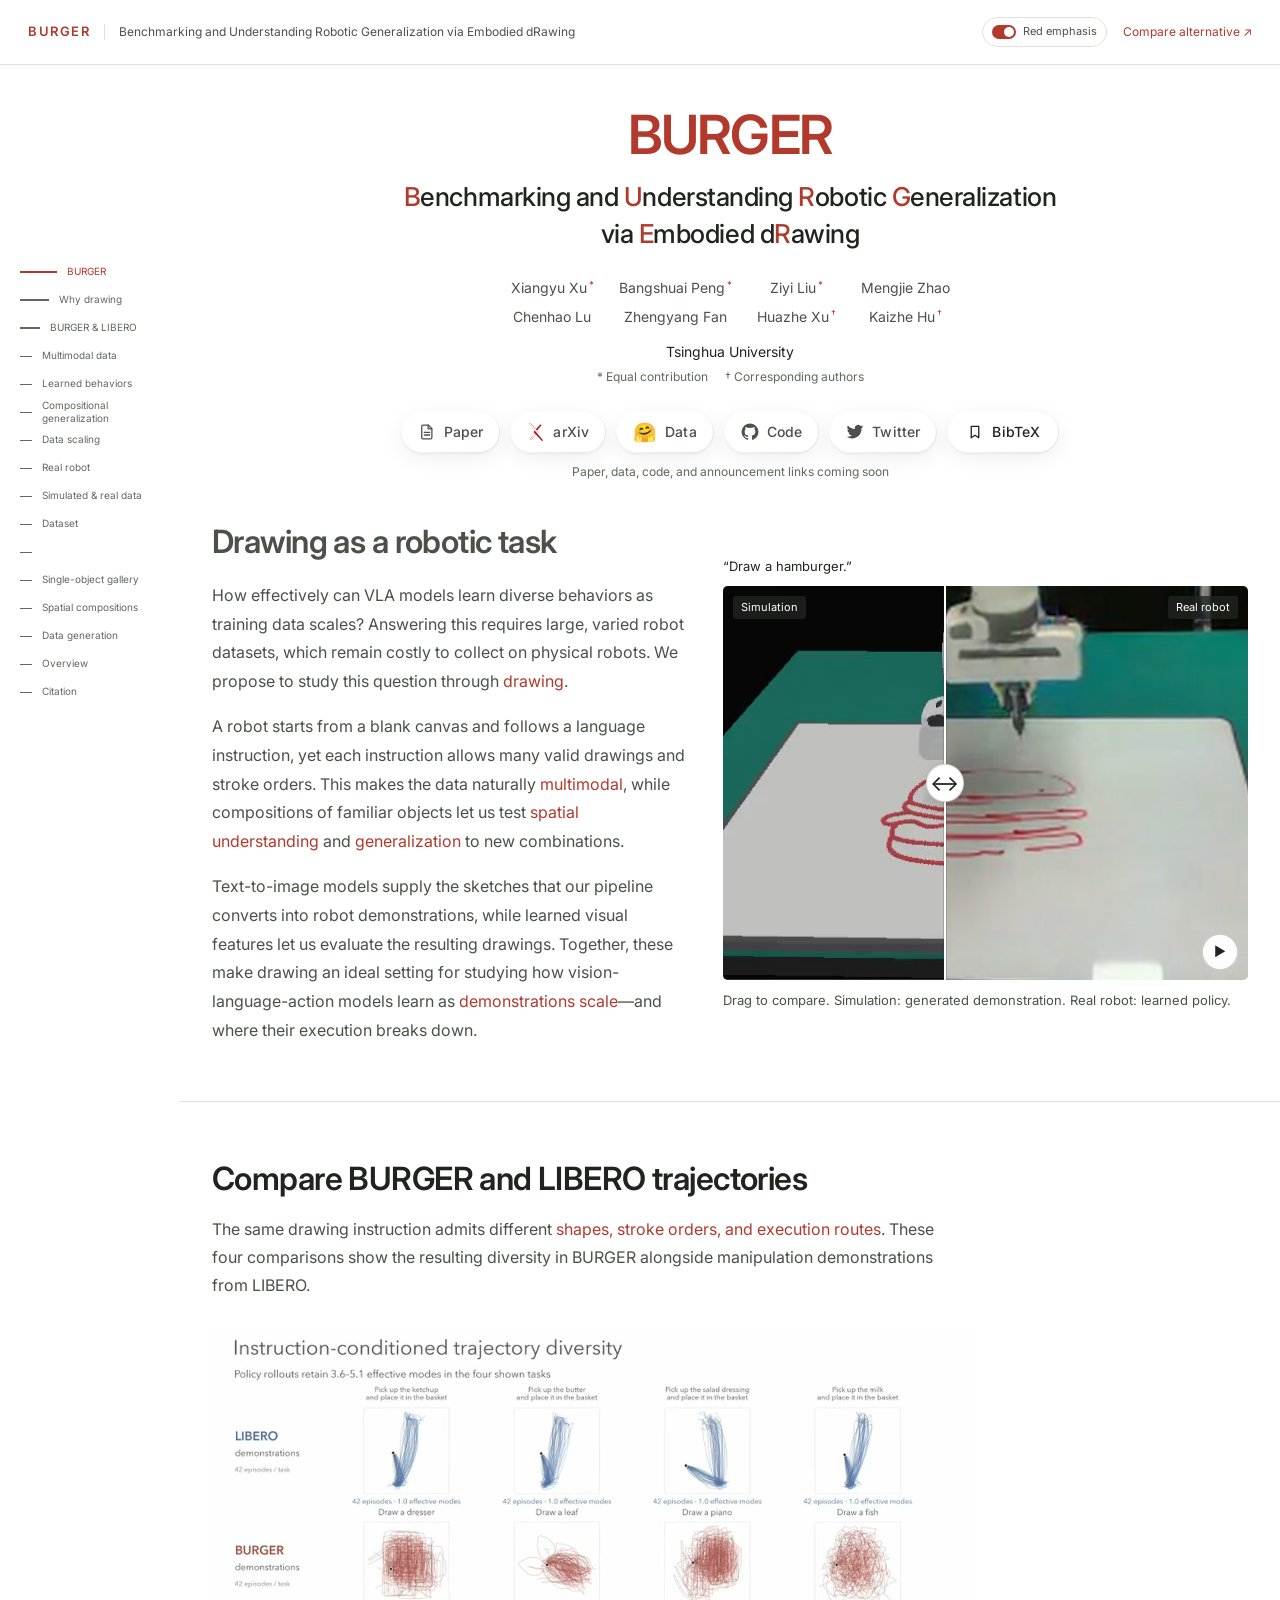
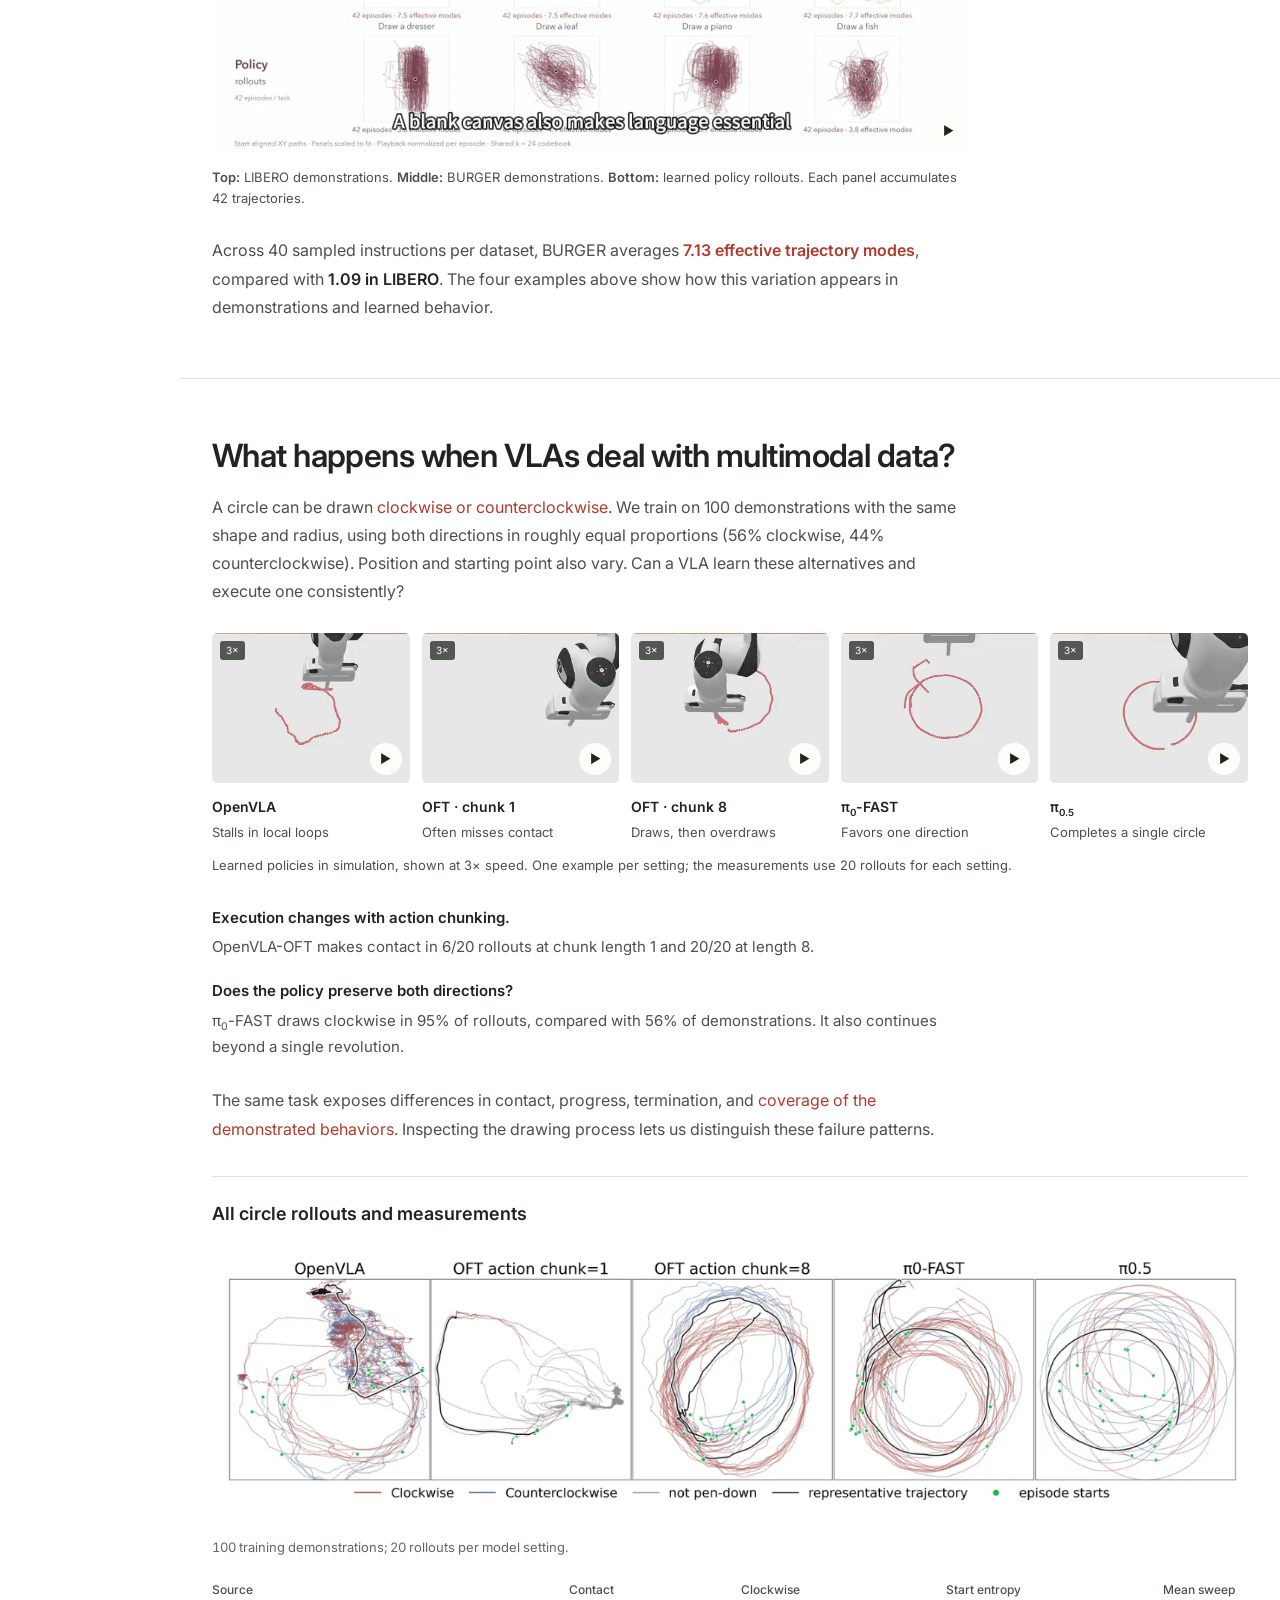
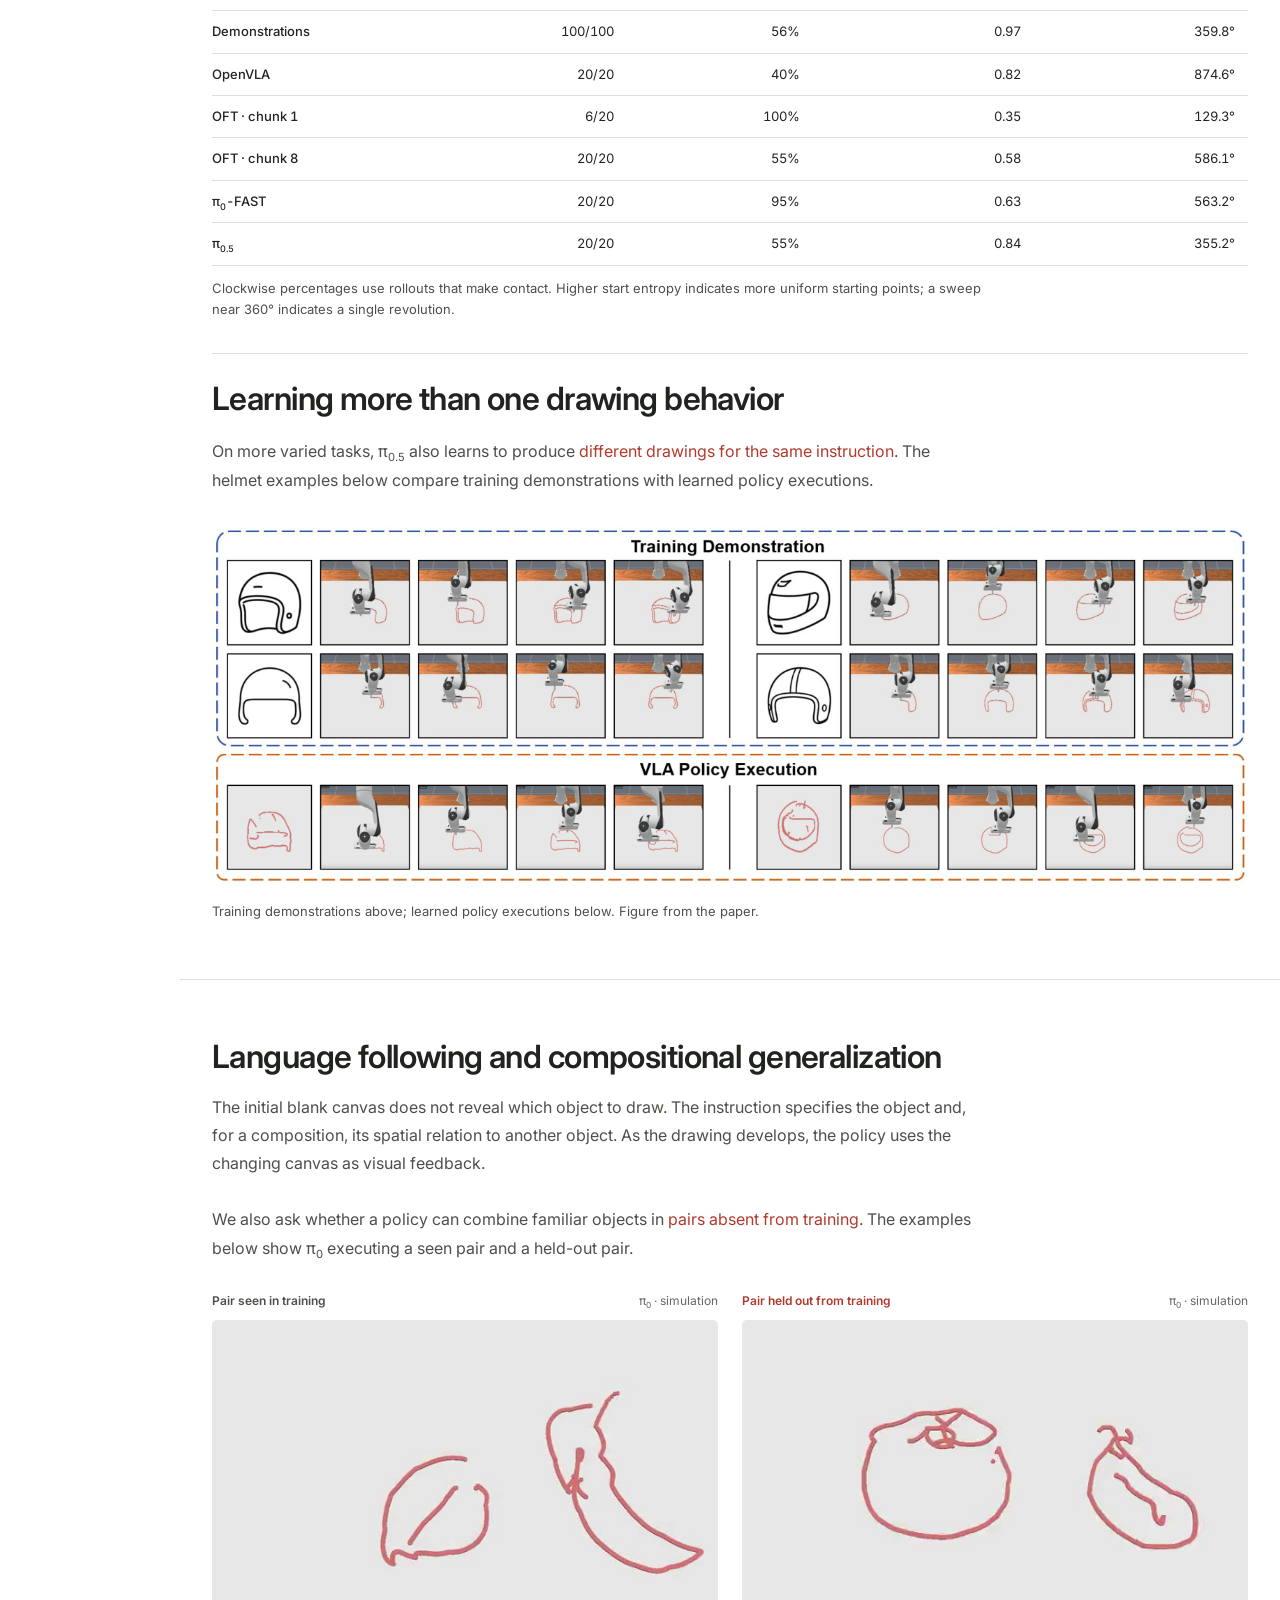
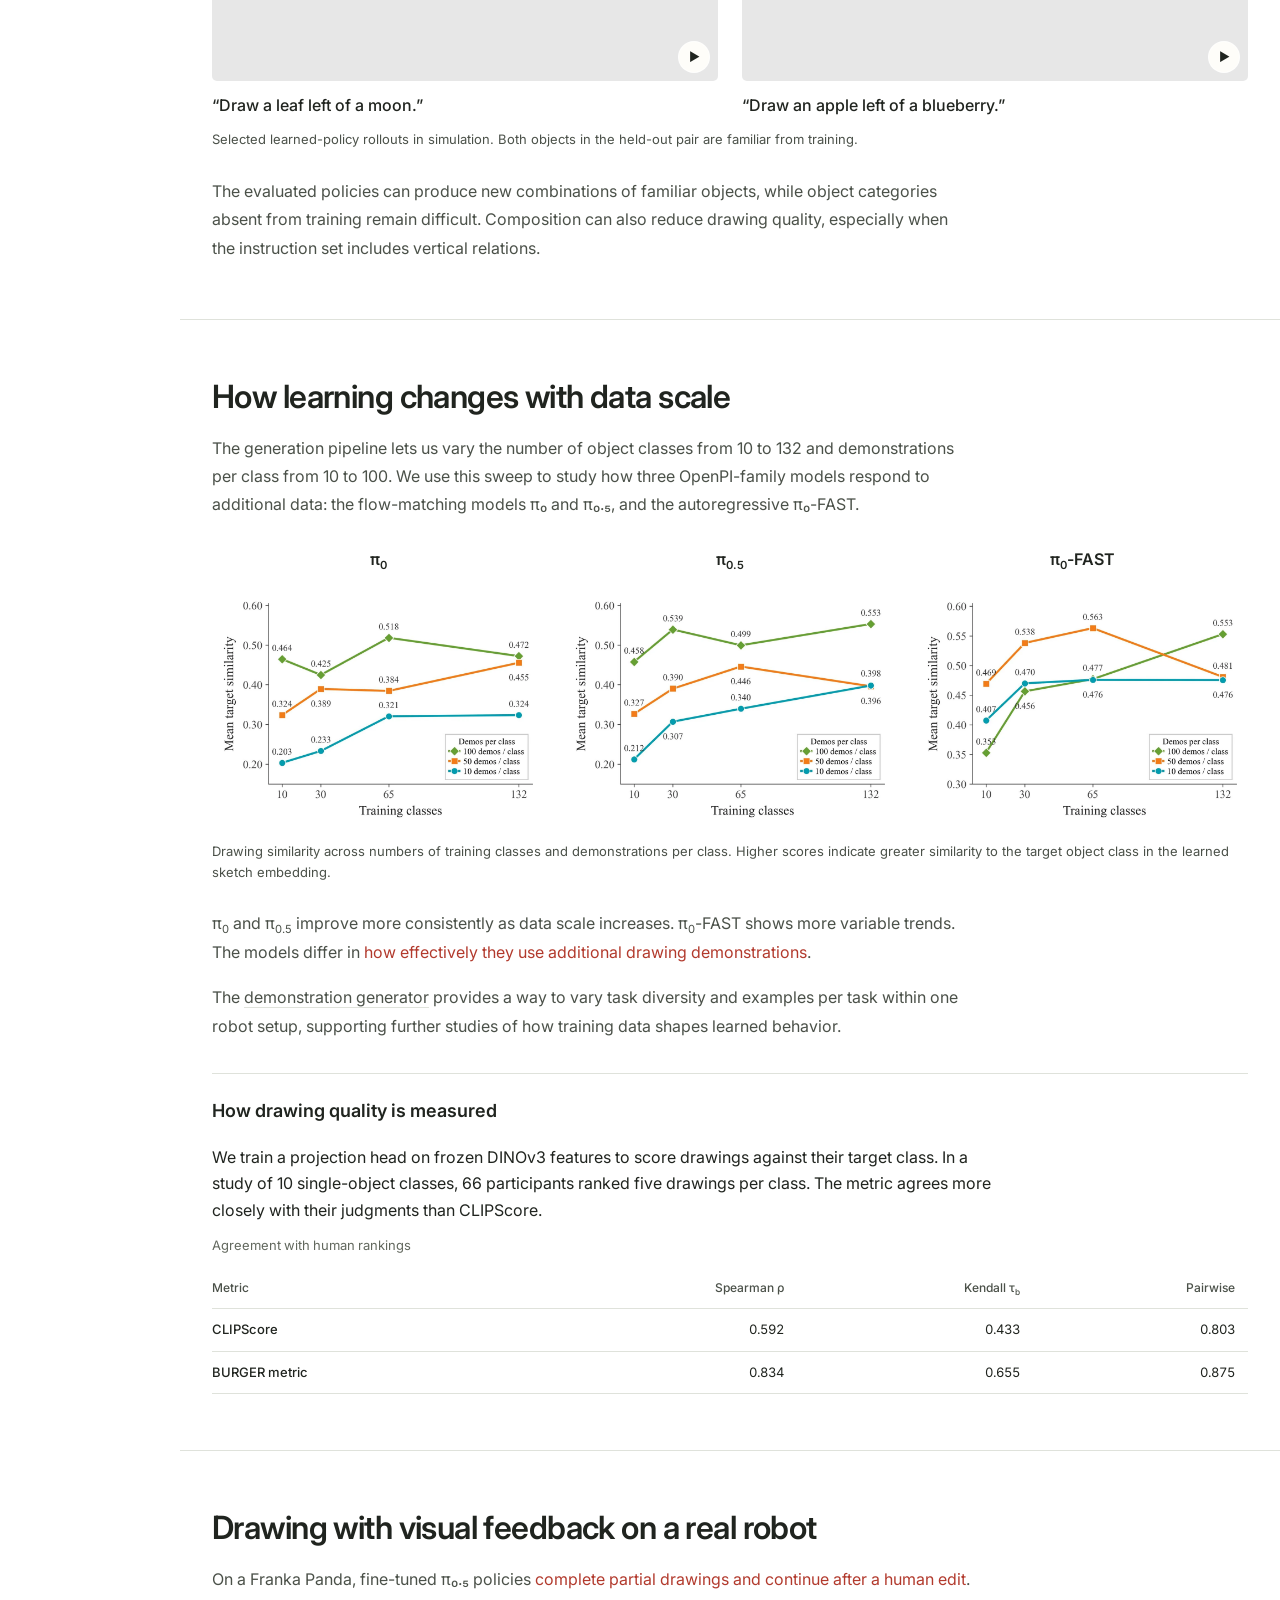
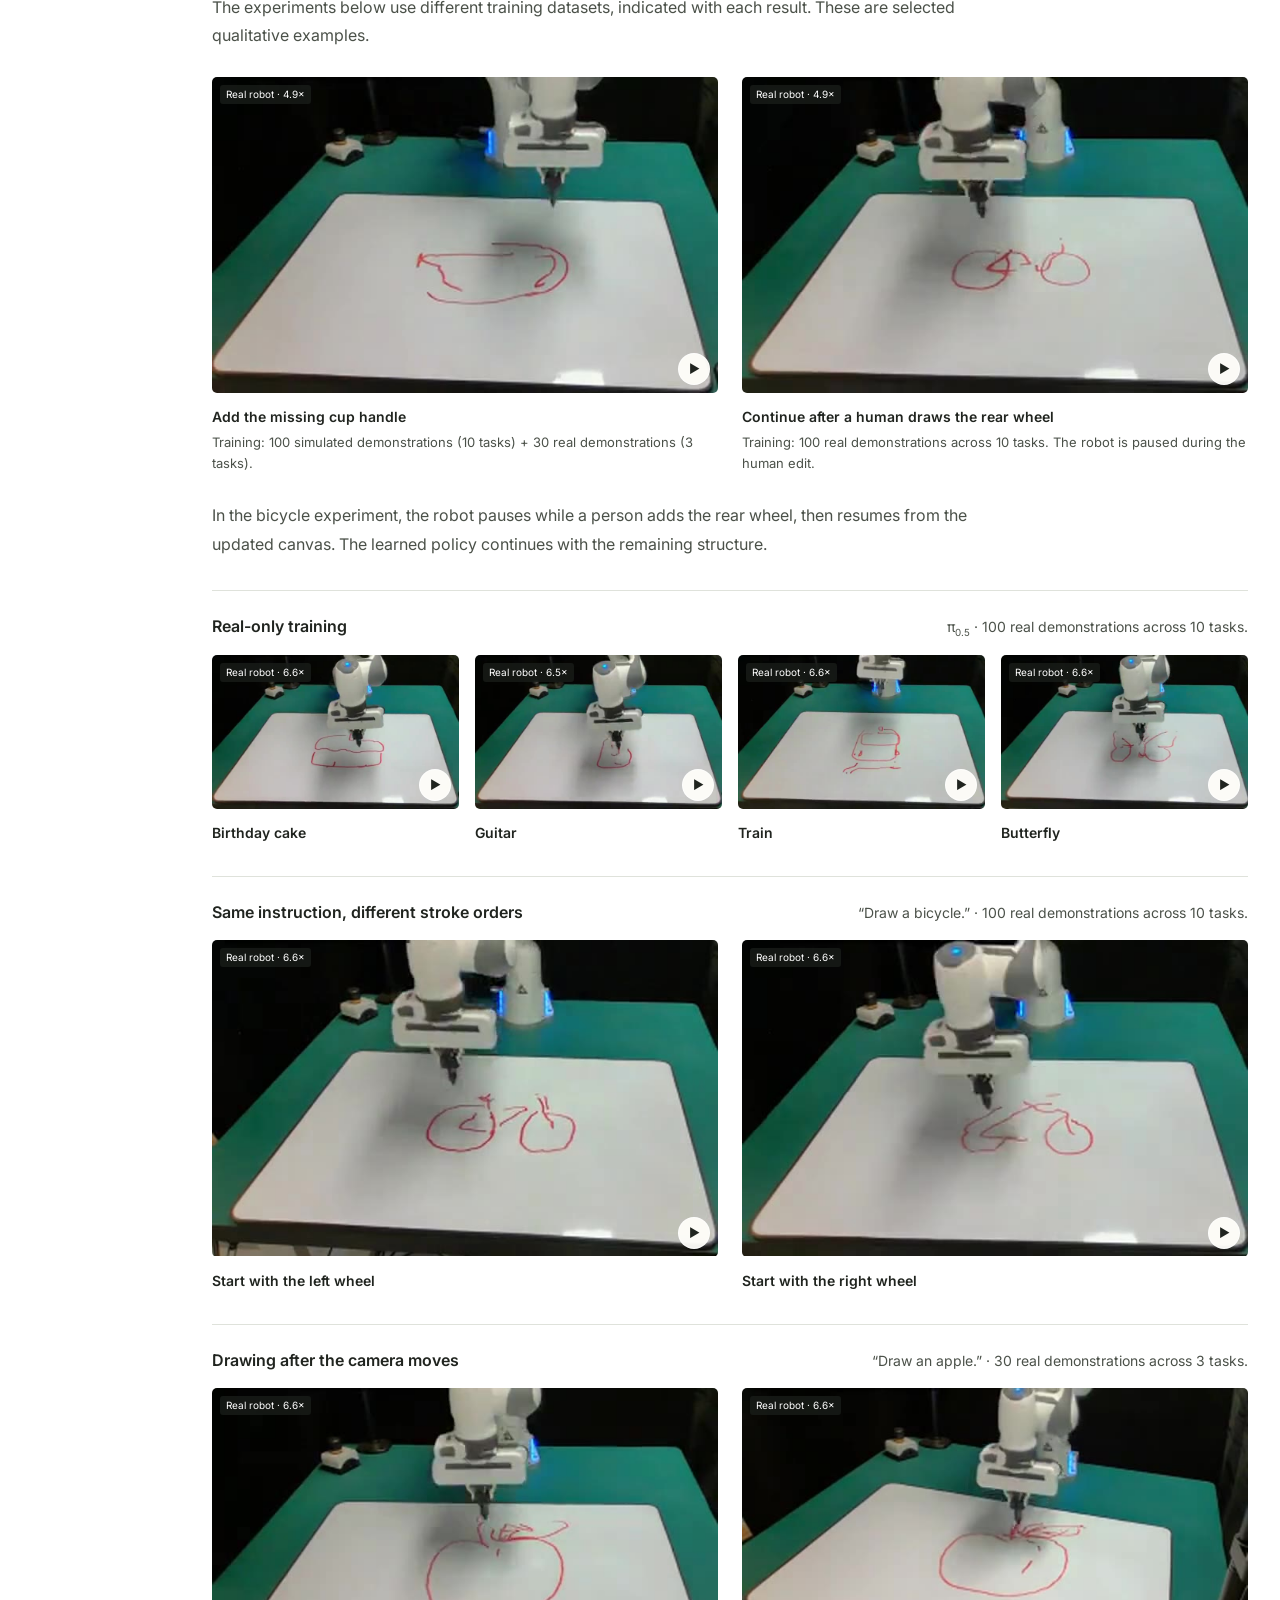
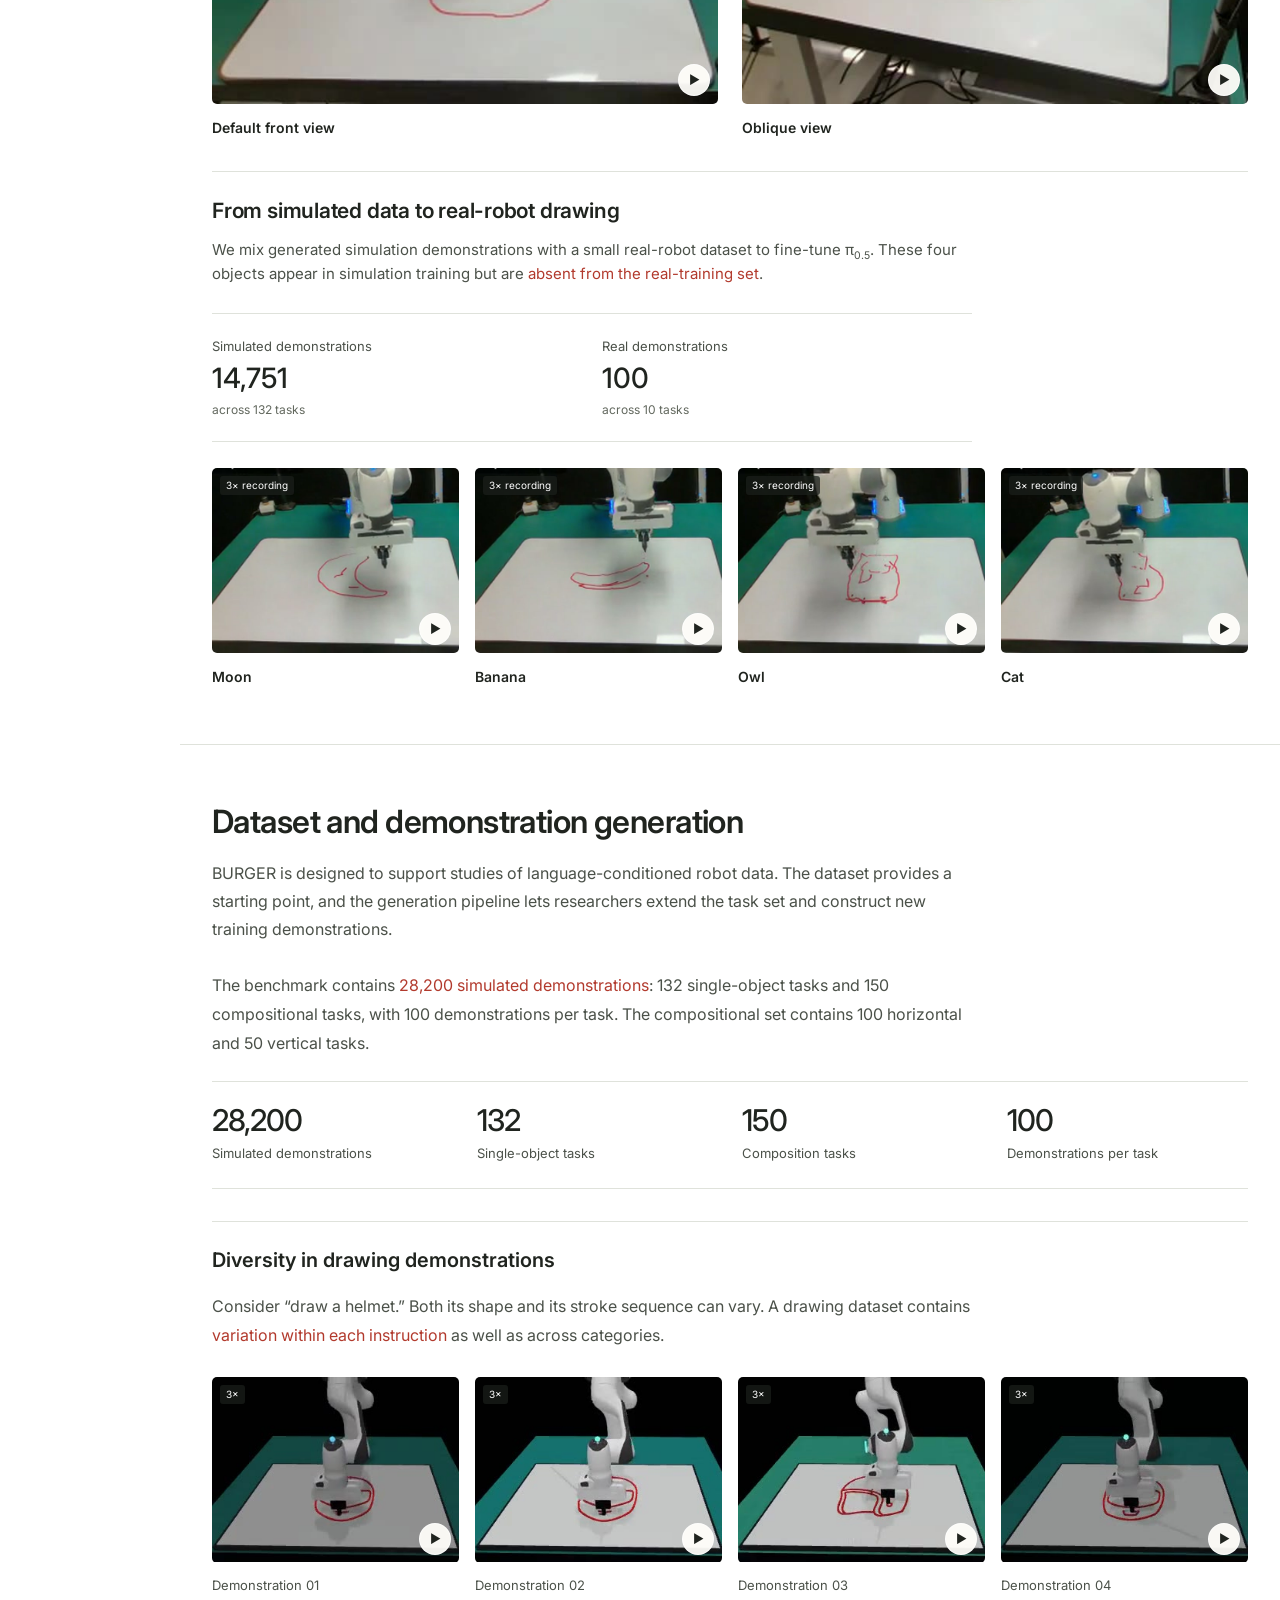
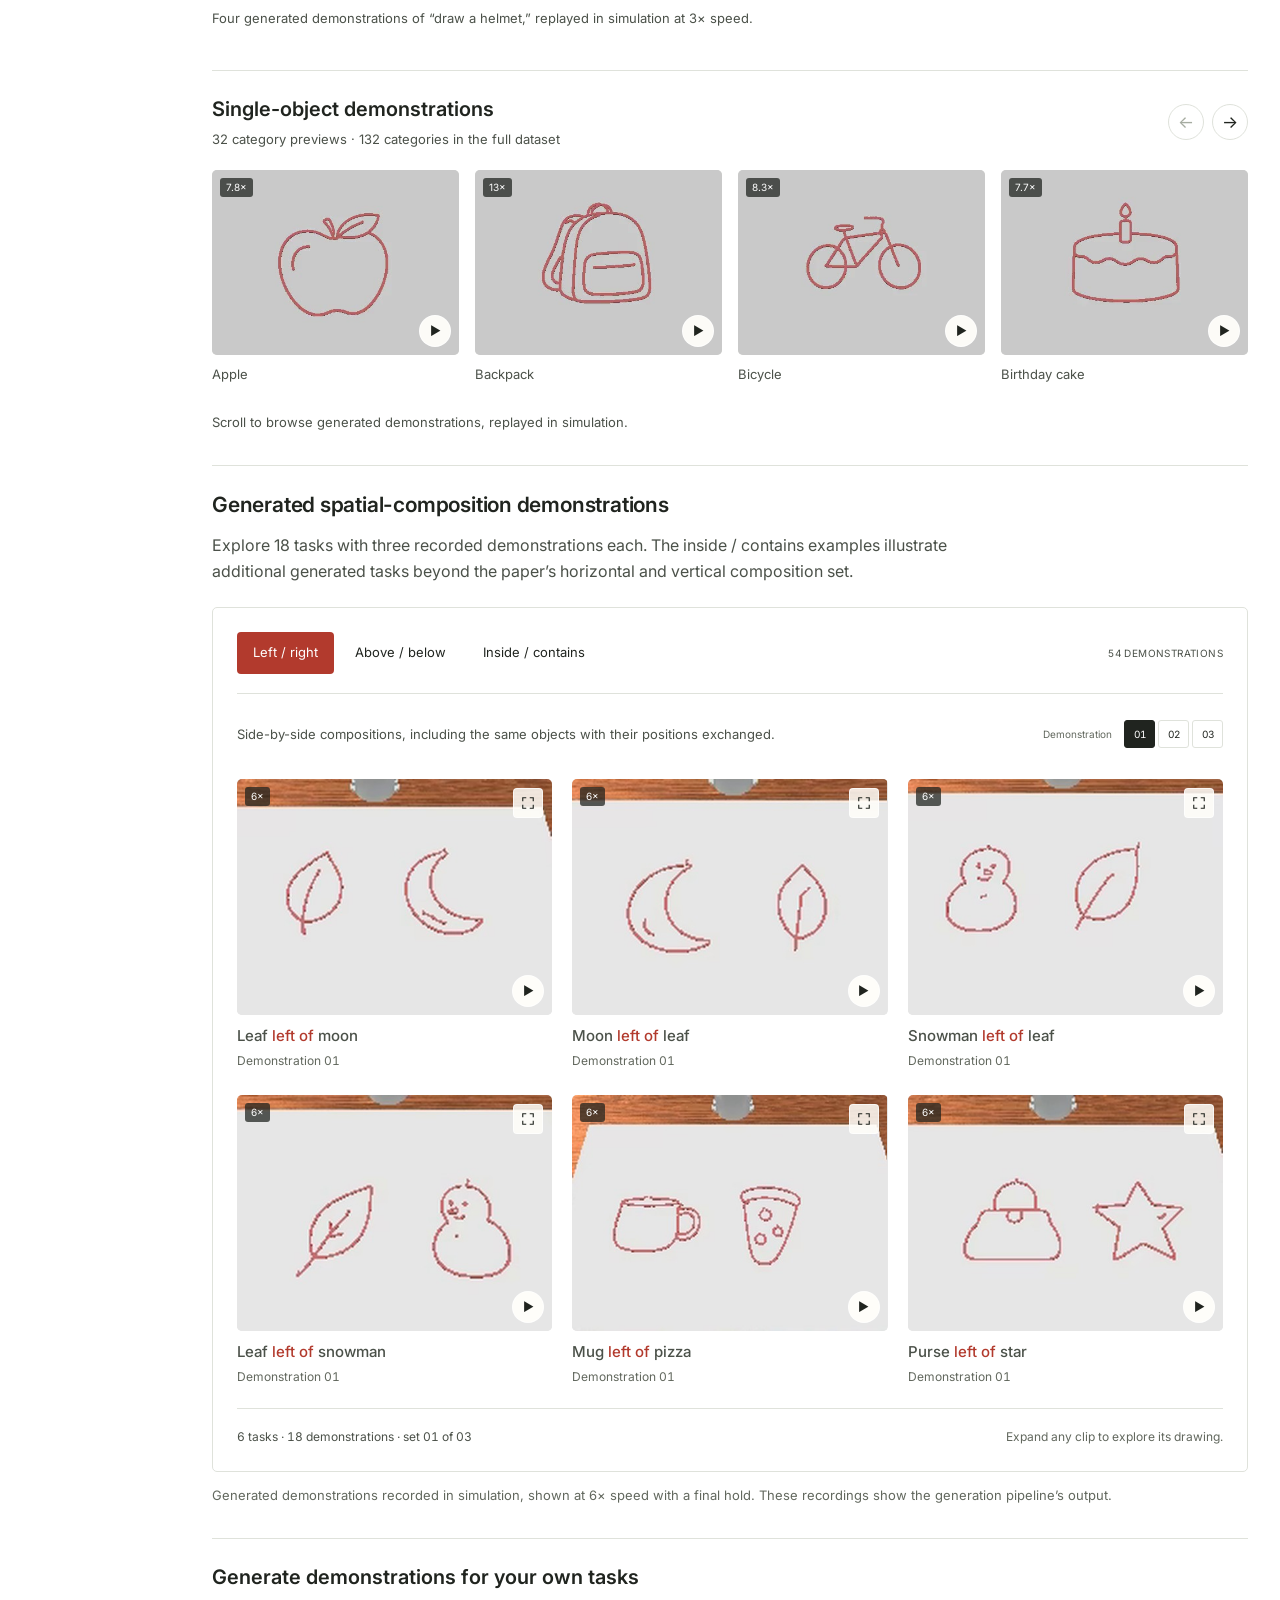
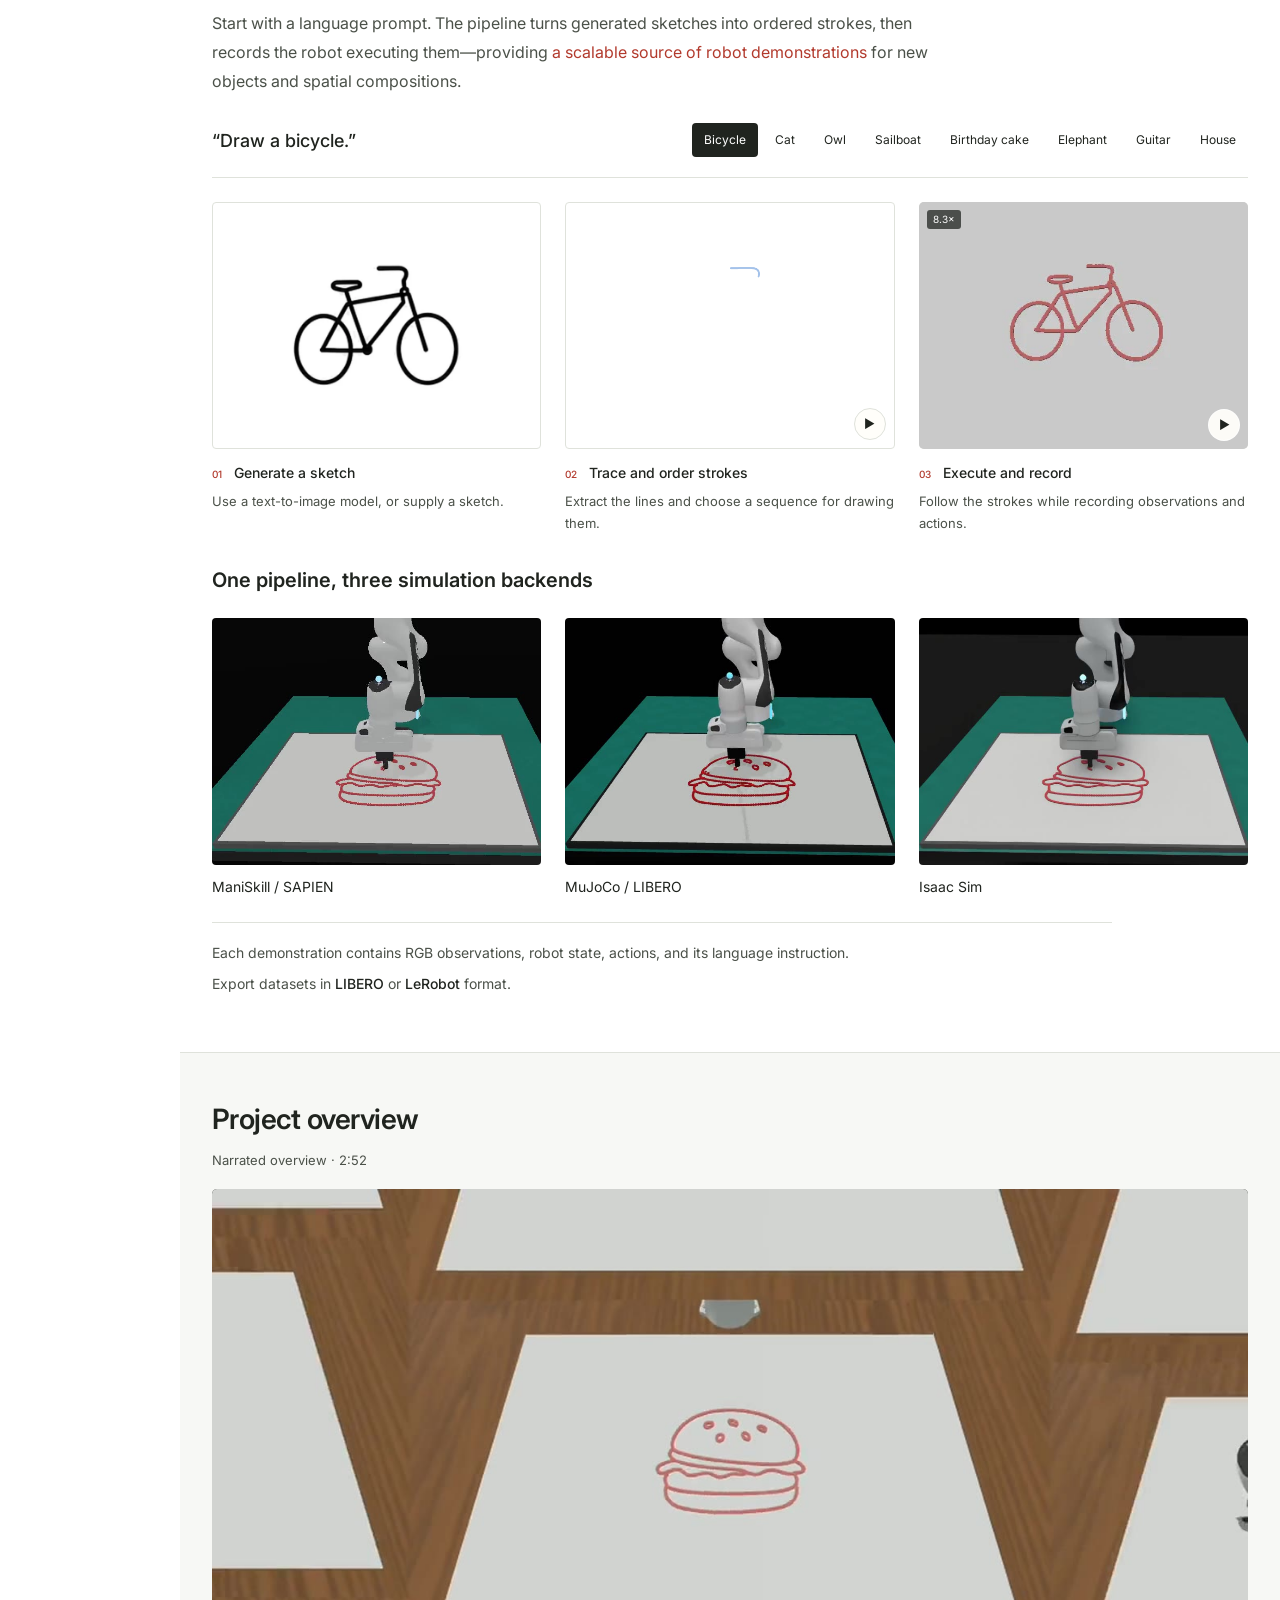
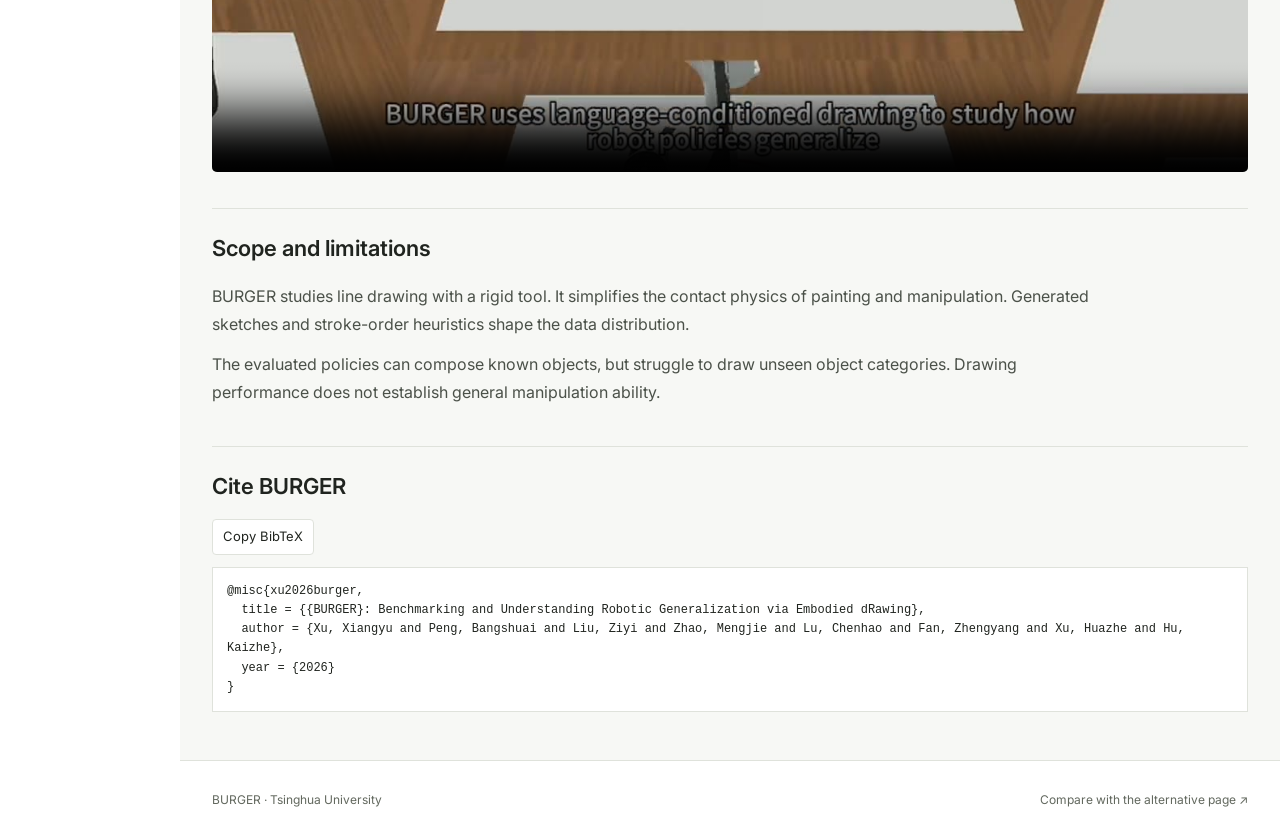
==== commit bea98998: "change wording" ====
--- a/index-alternative-v3.html
+++ b/index-alternative-v3.html
@@ -822,7 +822,7 @@
               <div class="content-body">
                 <p>BURGER studies line drawing with a rigid tool. It simplifies the contact physics of painting
                   and manipulation. Generated sketches and stroke-order heuristics shape the data distribution.</p>
-                <p>The evaluated policies can compose known objects, but <span class="keyphrase">struggle to draw unseen object categories</span>.
+                <p>The evaluated policies can compose known objects, but struggle to draw unseen object categories.
                   Drawing performance does not establish general manipulation ability.</p>
               </div>
             </article>
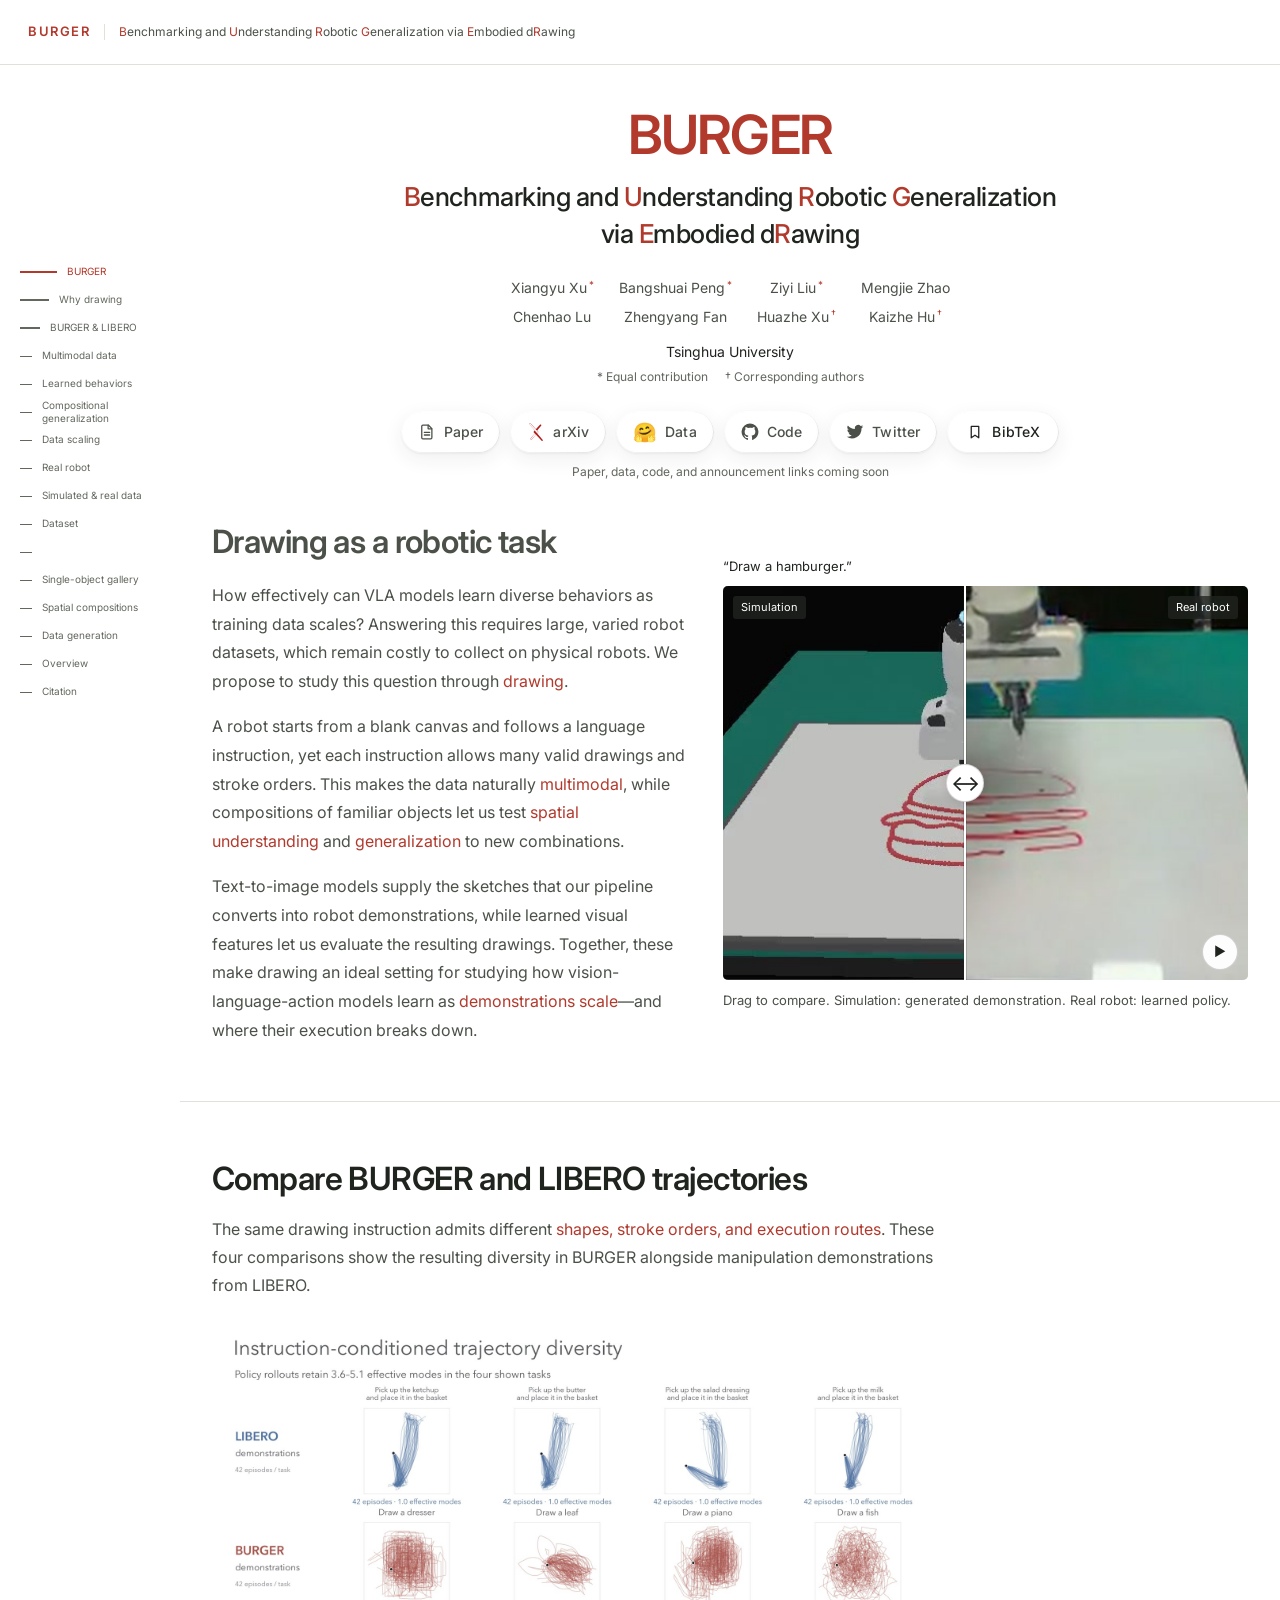
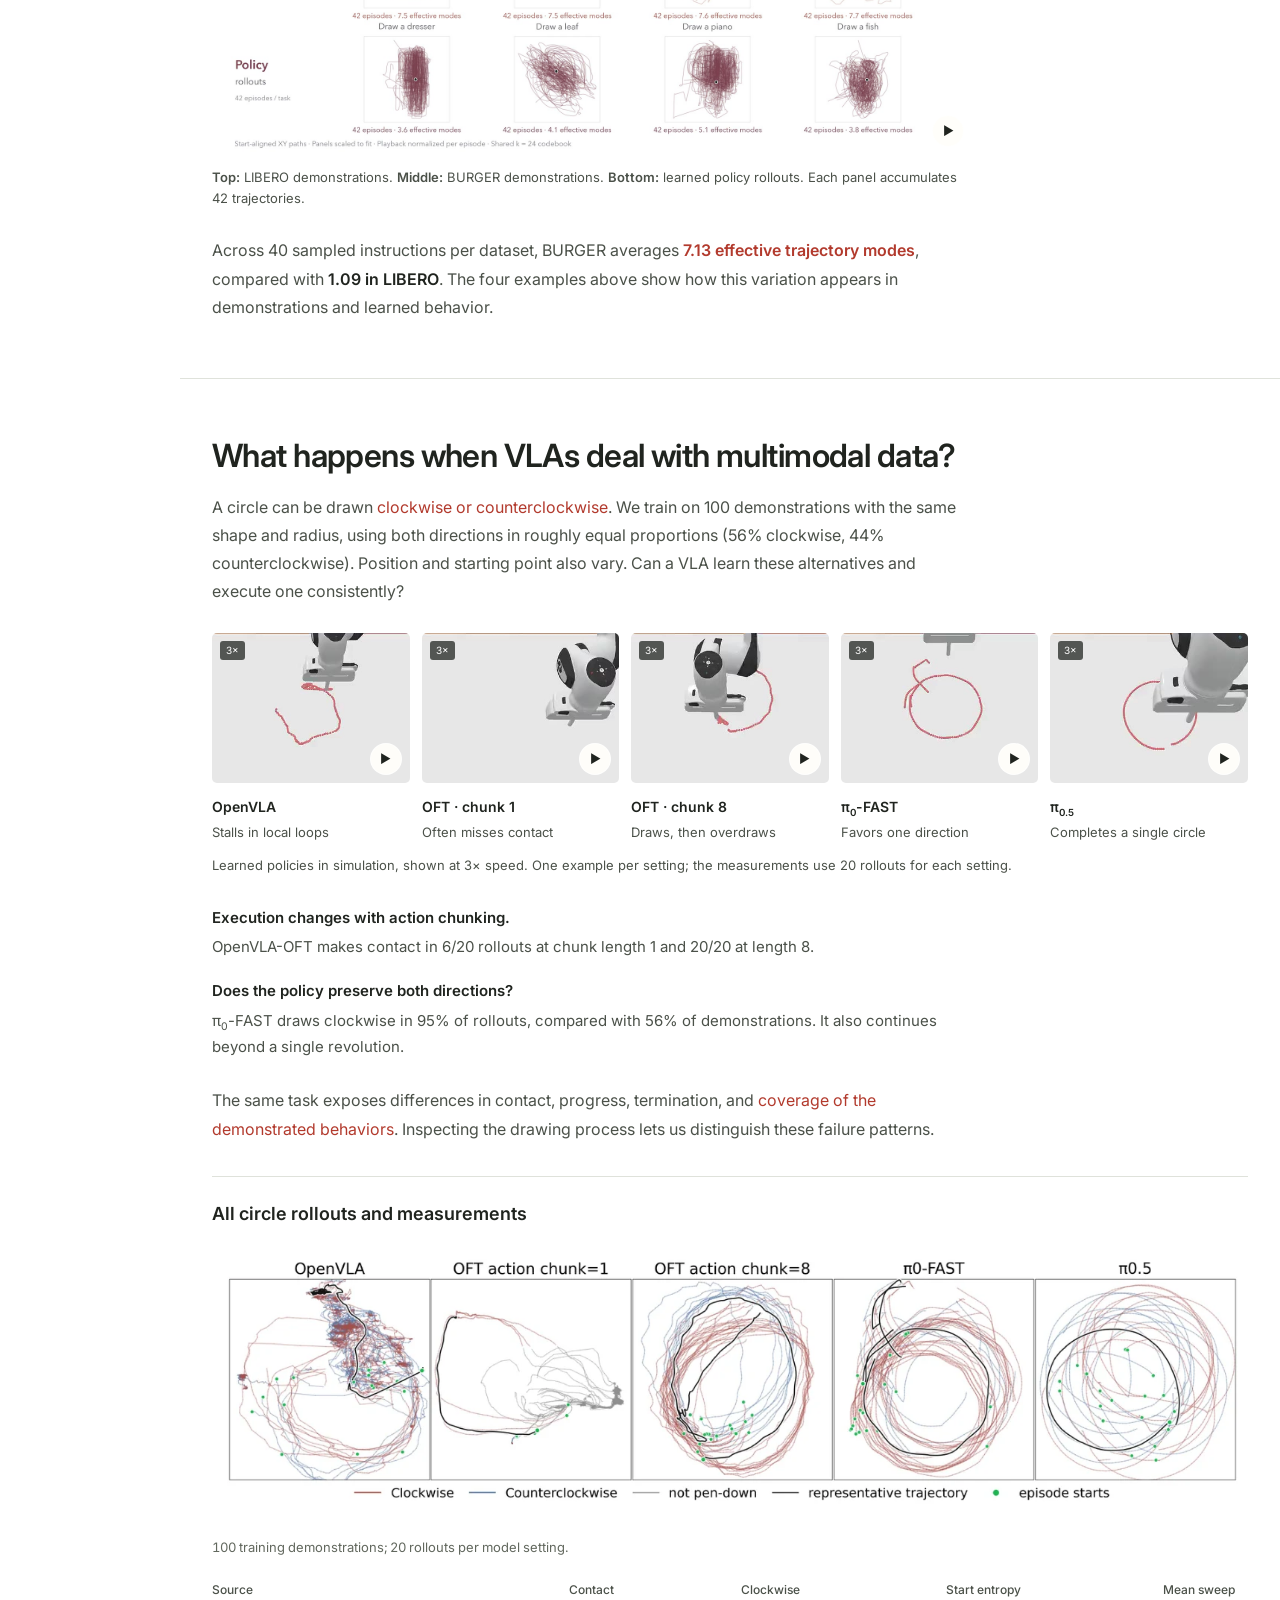
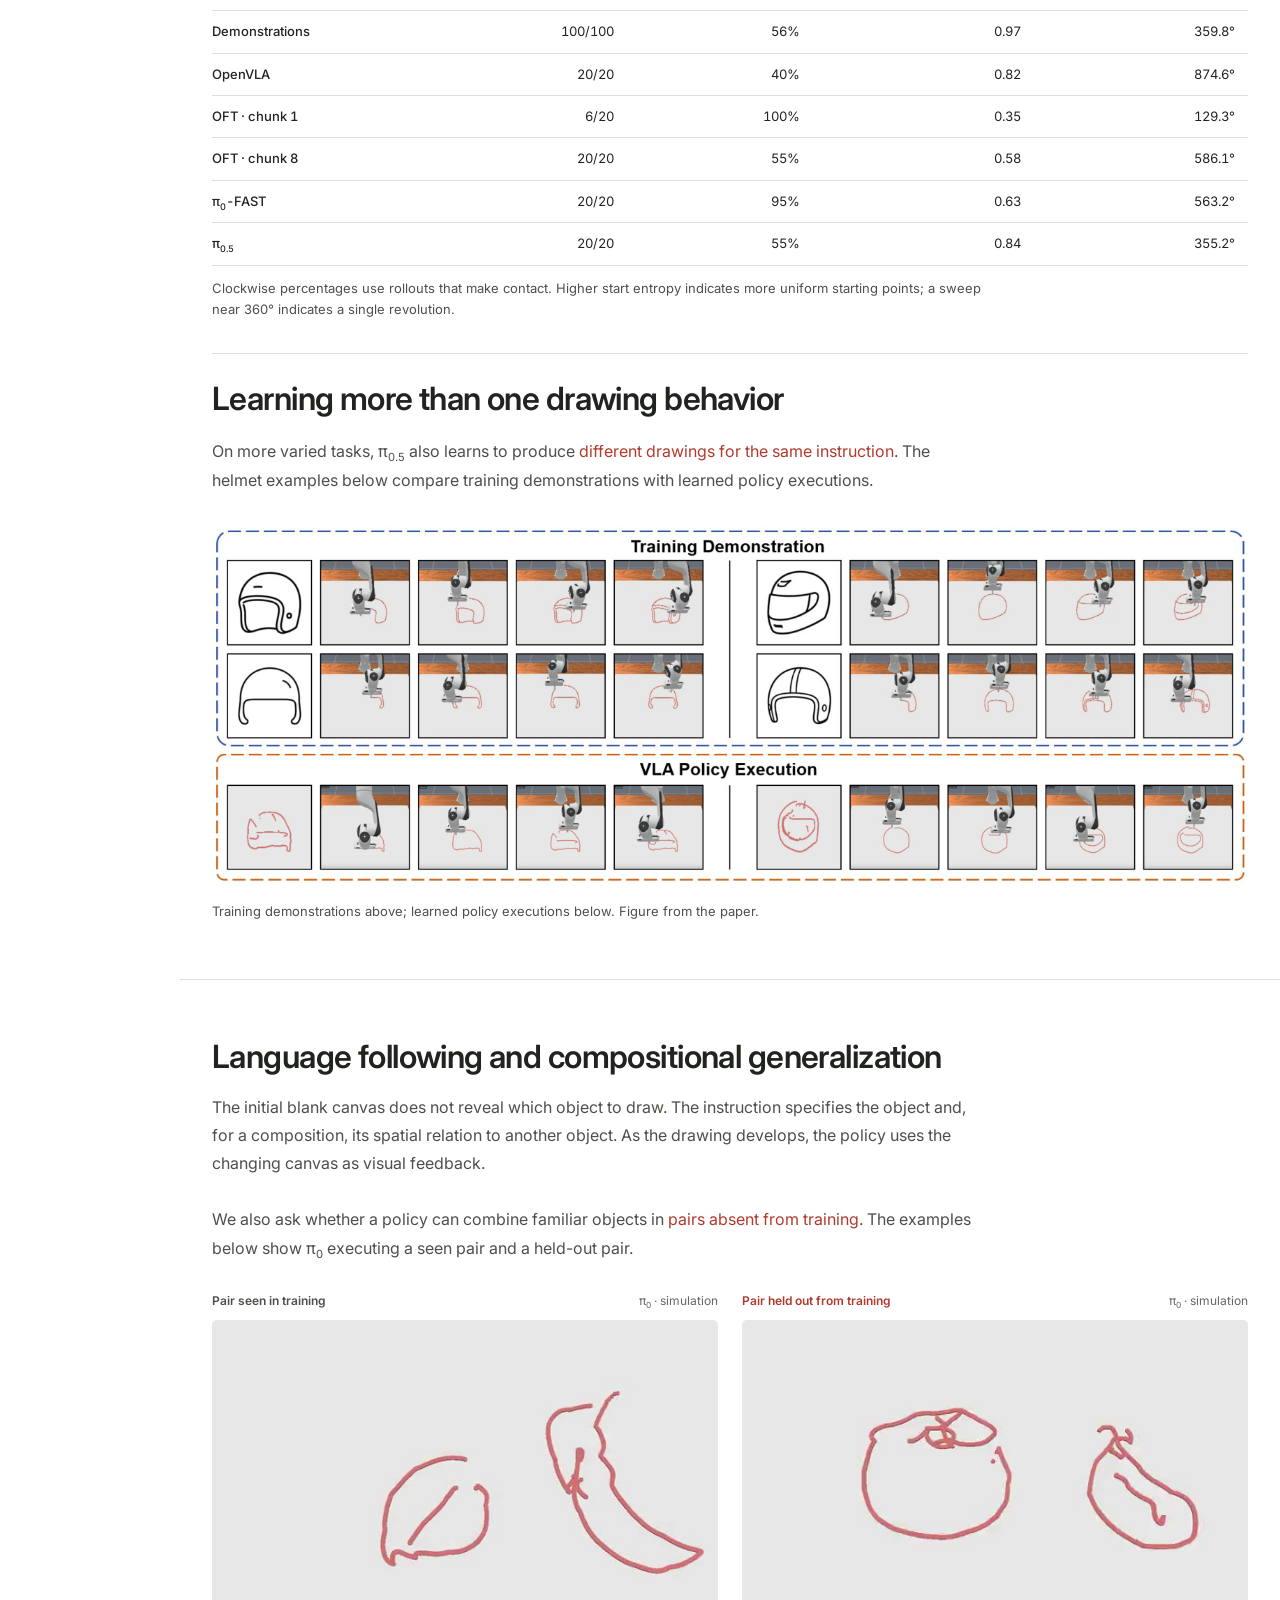
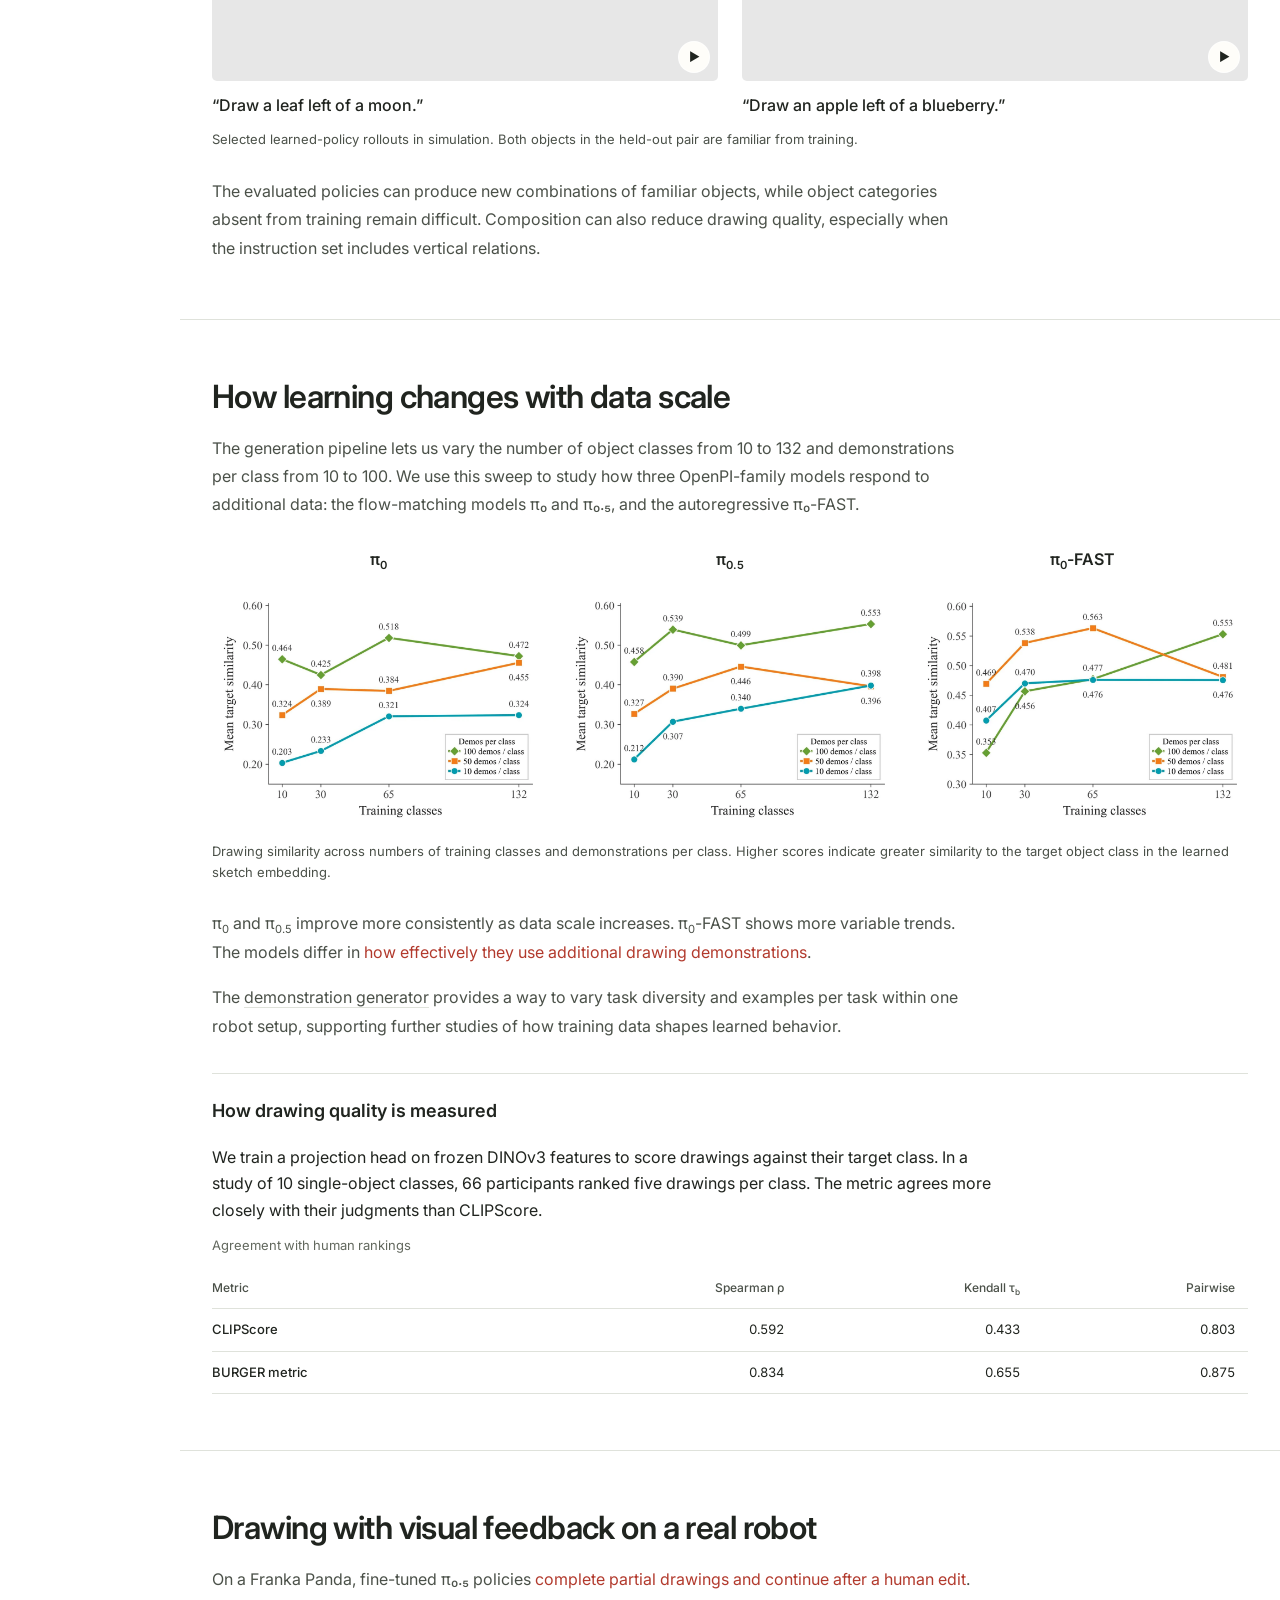
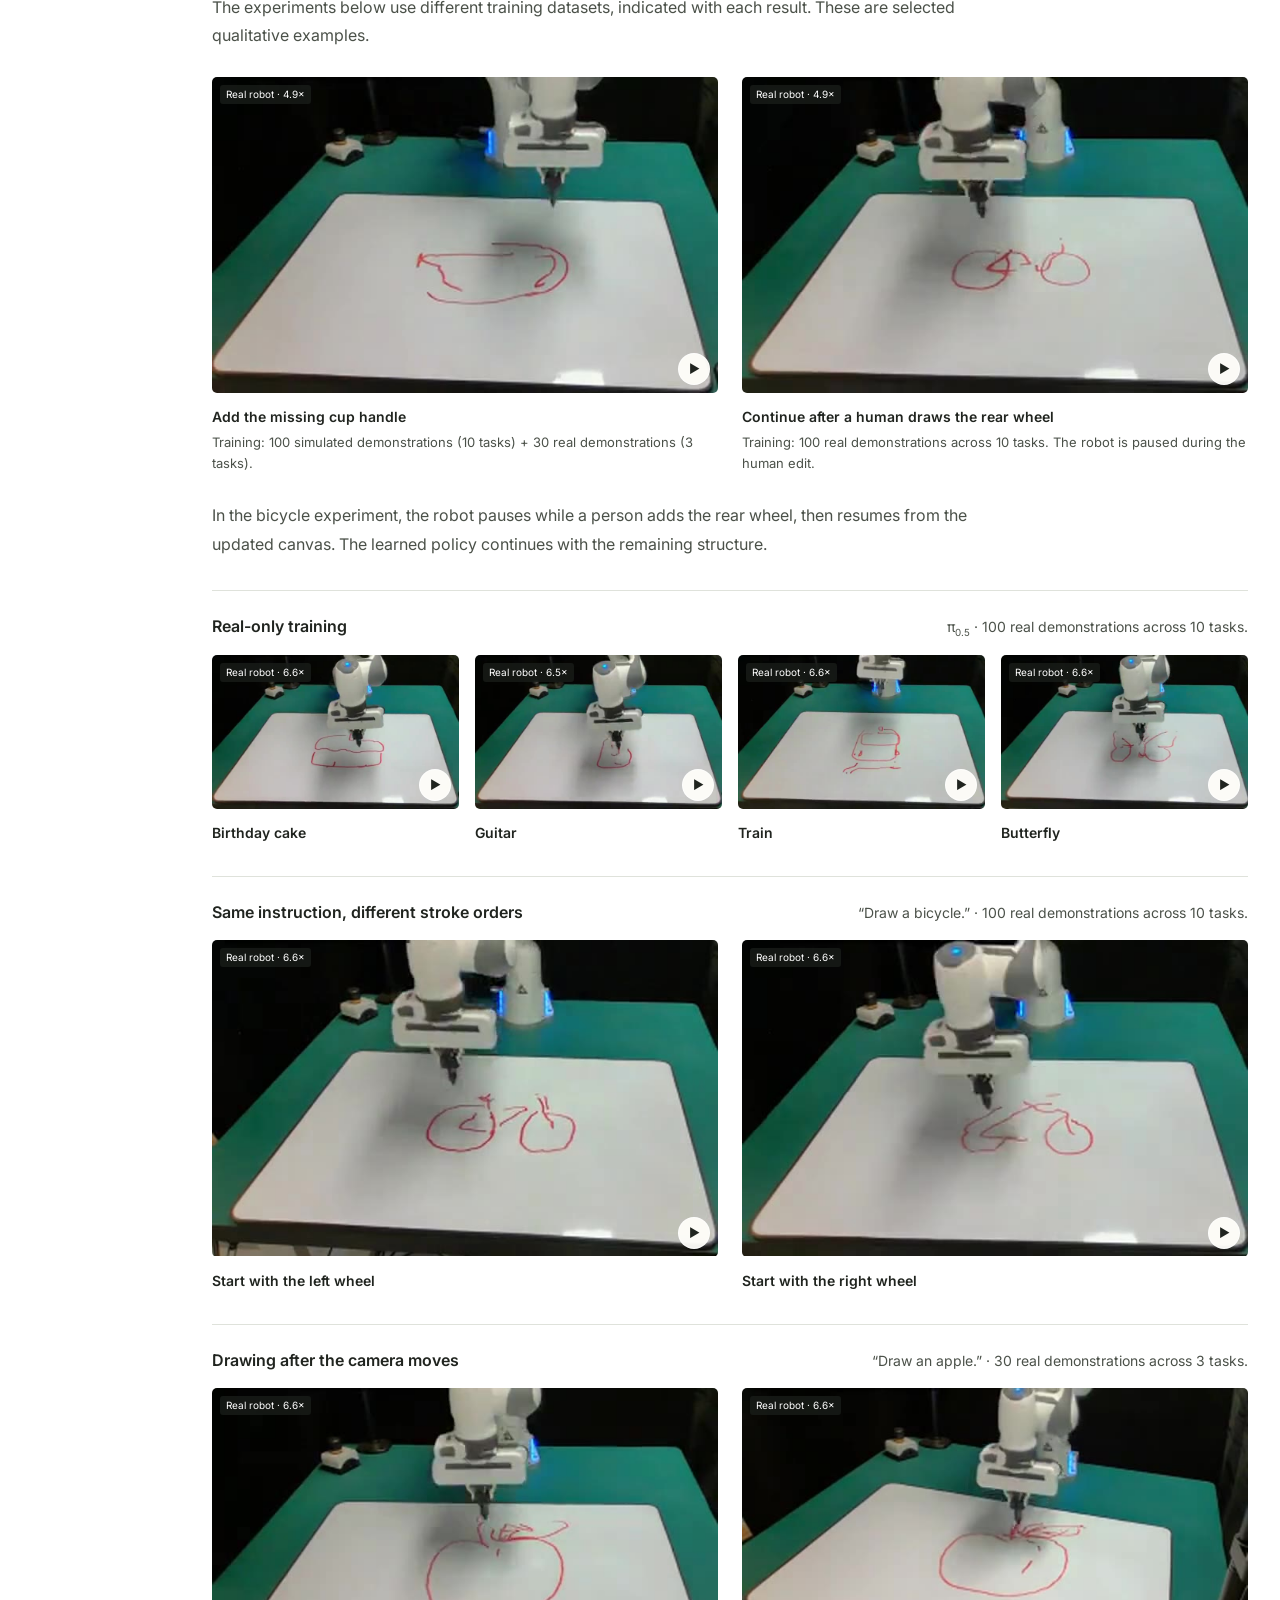
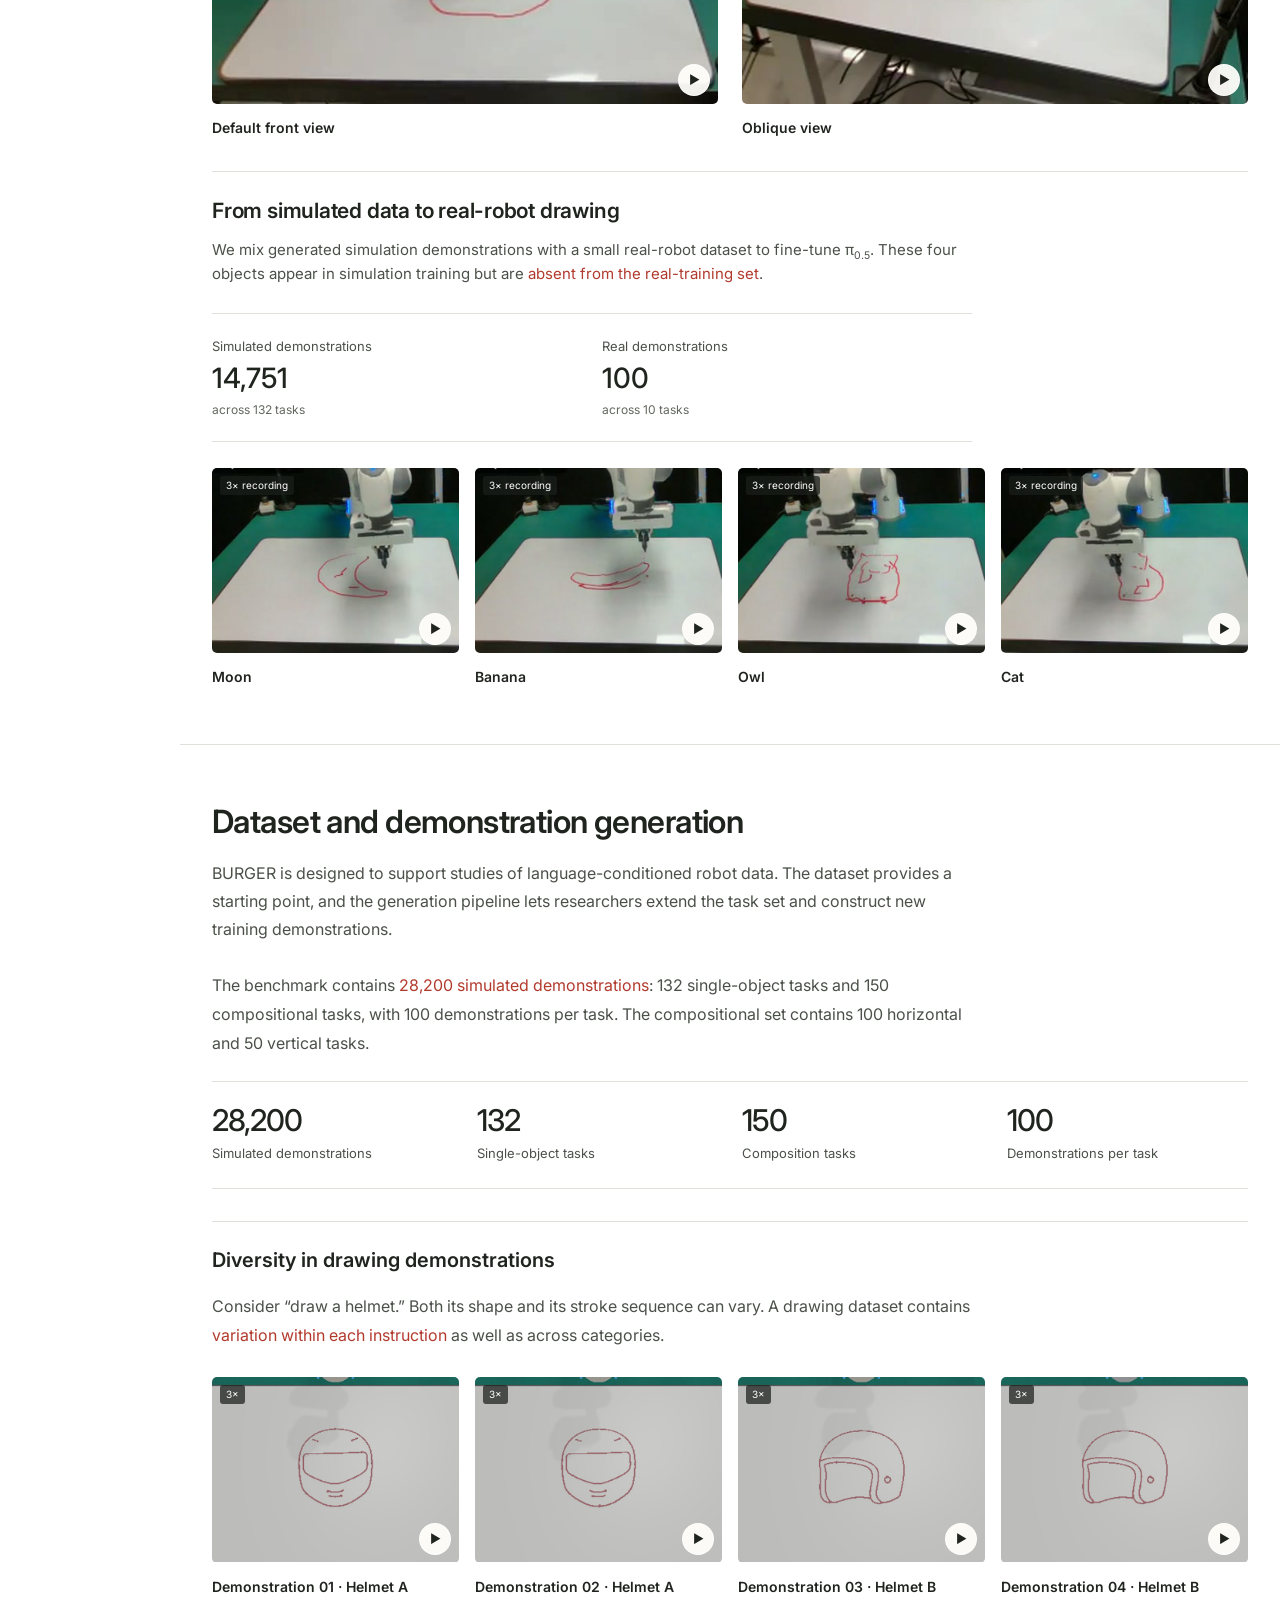
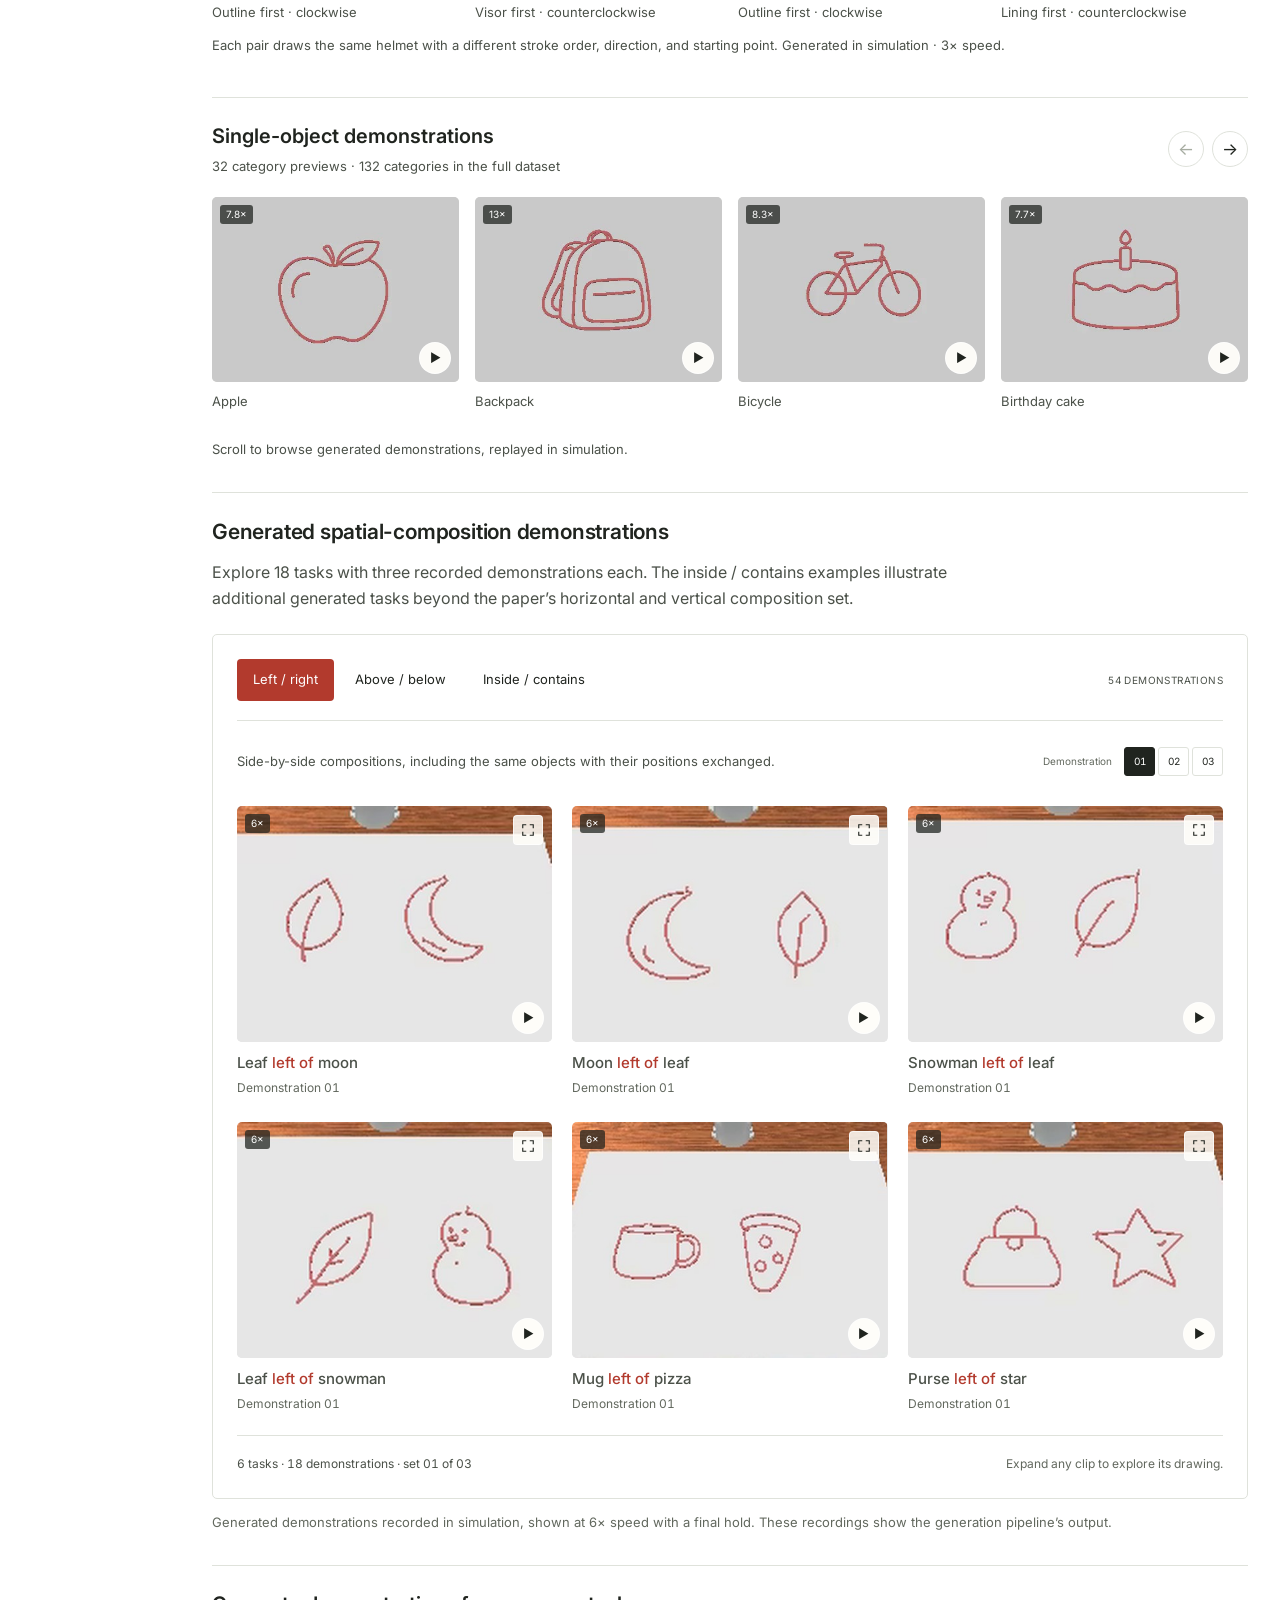
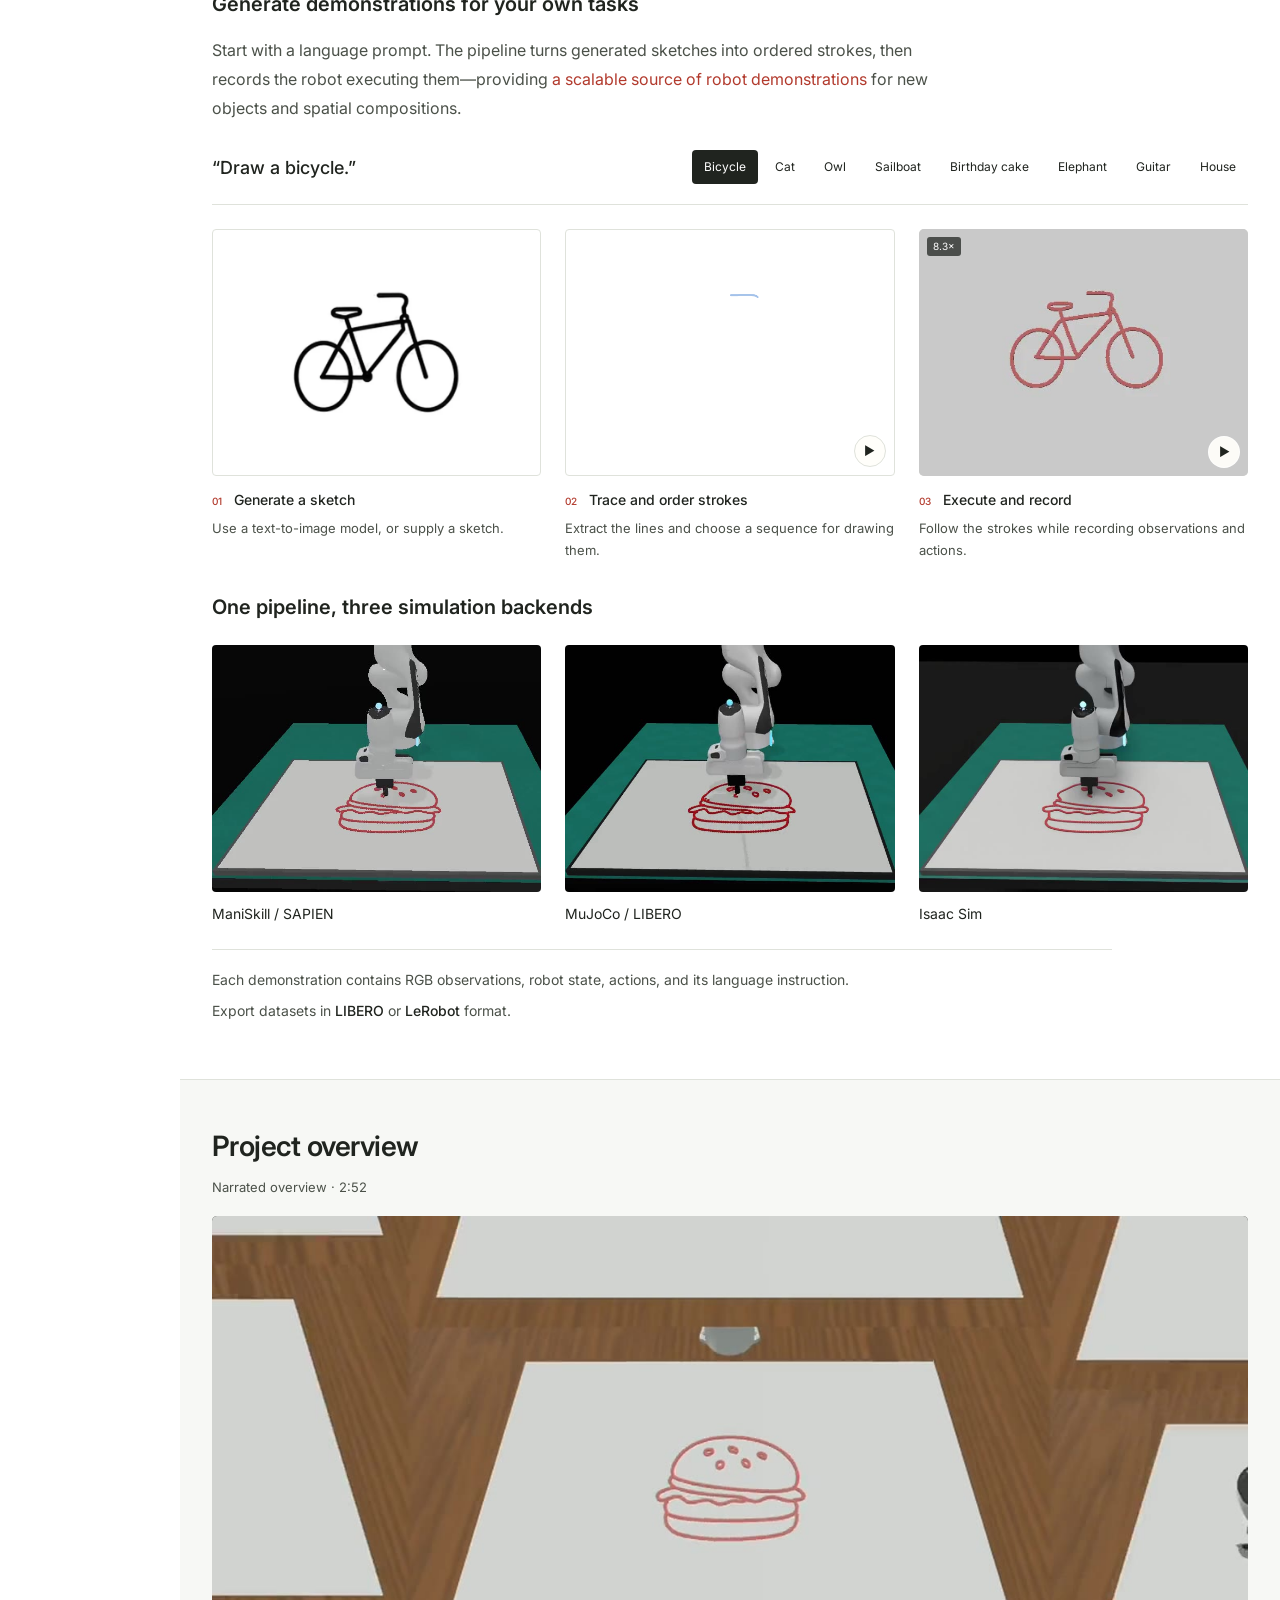
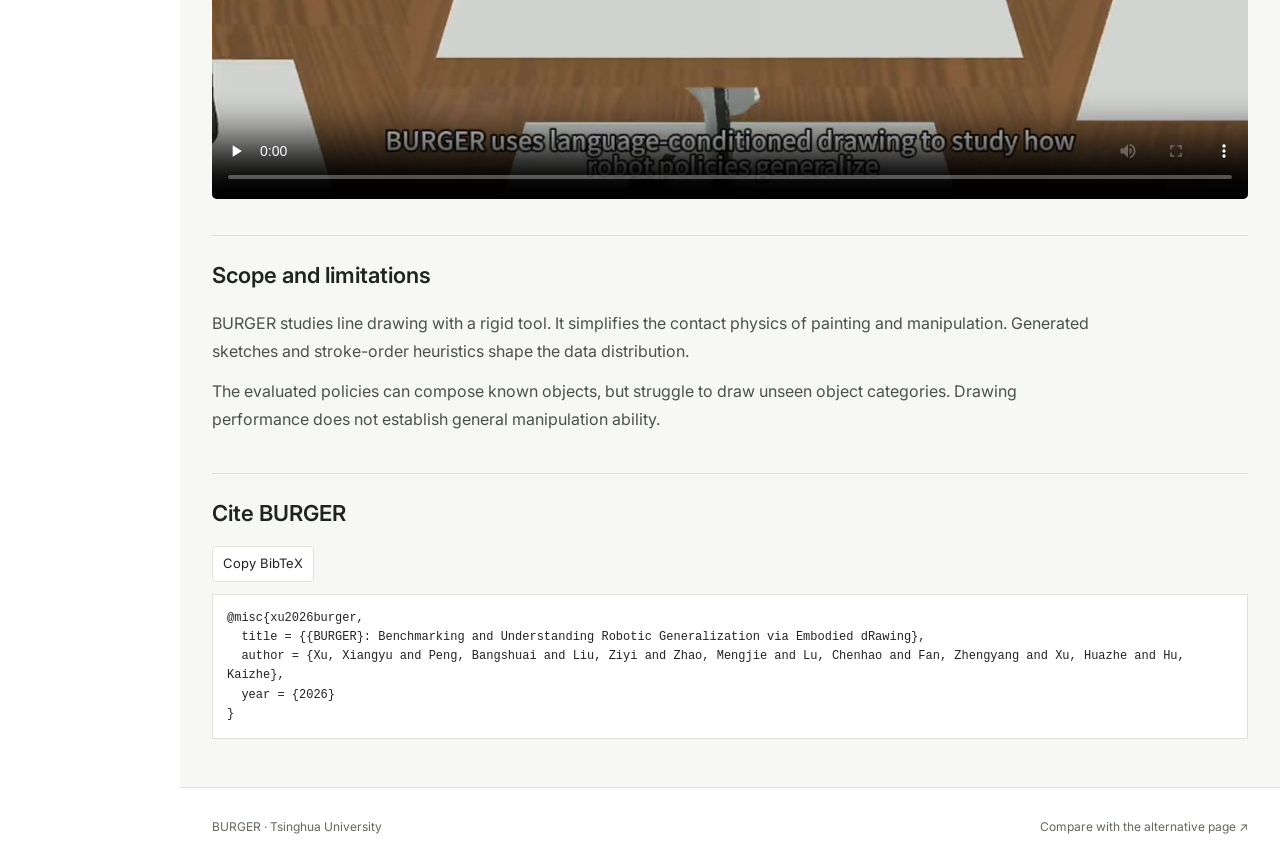
==== commit 71488914: "Polish v3 header emphasis and refresh demonstration videos" ====
--- a/index-alternative-v3.html
+++ b/index-alternative-v3.html
@@ -10,16 +10,15 @@
     <link rel="preconnect" href="https://fonts.googleapis.com">
     <link rel="preconnect" href="https://fonts.gstatic.com" crossorigin>
     <link href="https://fonts.googleapis.com/css2?family=Inter:wght@400;500;600&display=swap" rel="stylesheet">
-    <link rel="stylesheet" href="css/alternative-v3.css?v=20261027-v3-opening">
+    <link rel="stylesheet" href="css/alternative-v3.css?v=20261028-emphasis">
     <script src="js/pipeline-alternative.js" defer></script>
-    <script src="js/alternative-v3.js?v=20261027-v3-opening" defer></script>
+    <script src="js/alternative-v3.js?v=20261028-emphasis" defer></script>
     <script src="js/dataset-relations.js?v=20261023-animation" defer></script>
   </head>
-  <body class="v2 v3 emphasis-on">
+  <body class="v2 v3">
     <a class="skip-link" href="#main">Skip to content</a>
     <header class="site-nav"><div class="nav-inner">
-  <a class="brand" href="#top"><span class="brand-name">BURGER</span><span class="brand-title">Benchmarking and Understanding Robotic Generalization via Embodied dRawing</span></a>
-  <nav aria-label="Compare page versions"><button class="emphasis-toggle" type="button" data-emphasis-toggle aria-pressed="true"><span class="emphasis-indicator" aria-hidden="true"></span>Red emphasis</button><a class="compare-link" href="index-alternative.html">Compare alternative ↗</a></nav>
+  <a class="brand" href="#top"><span class="brand-name">BURGER</span><span class="brand-title"><span class="accent">B</span>enchmarking and <span class="accent">U</span>nderstanding <span class="accent">R</span>obotic <span class="accent">G</span>eneralization via <span class="accent">E</span>mbodied d<span class="accent">R</span>awing</span></a>
 </div></header>
 <nav class="section-nav" id="section-nav" aria-label="Jump to a section"><a href="#top" aria-label="BURGER"><span class="nav-tick" aria-hidden="true"></span><span class="nav-label">BURGER</span></a><a href="#why" aria-label="Why drawing"><span class="nav-tick" aria-hidden="true"></span><span class="nav-label">Why drawing</span></a><a href="#comparison" aria-label="BURGER &amp; LIBERO"><span class="nav-tick" aria-hidden="true"></span><span class="nav-label">BURGER &amp; LIBERO</span></a><a href="#circle" aria-label="Multimodal data"><span class="nav-tick" aria-hidden="true"></span><span class="nav-label">Multimodal data</span></a><a href="#diversity" aria-label="Learned behaviors"><span class="nav-tick" aria-hidden="true"></span><span class="nav-label">Learned behaviors</span></a><a href="#composition" aria-label="Compositional generalization"><span class="nav-tick" aria-hidden="true"></span><span class="nav-label">Compositional generalization</span></a><a href="#scaling" aria-label="Data scaling"><span class="nav-tick" aria-hidden="true"></span><span class="nav-label">Data scaling</span></a><a href="#real" aria-label="Real robot"><span class="nav-tick" aria-hidden="true"></span><span class="nav-label">Real robot</span></a><a href="#real-transfer" aria-label="Simulated &amp; real data"><span class="nav-tick" aria-hidden="true"></span><span class="nav-label">Simulated &amp; real data</span></a><a href="#dataset" aria-label="Dataset"><span class="nav-tick" aria-hidden="true"></span><span class="nav-label">Dataset</span></a><a href="#motivation" aria-label="Demonstration diversity"><span class="nav-tick" aria-hidden="true"></span><span class="nav-label">Demonstration diversity</span></a><a href="#single-categories" aria-label="Single-object gallery"><span class="nav-tick" aria-hidden="true"></span><span class="nav-label">Single-object gallery</span></a><a href="#dataset-relations" aria-label="Spatial compositions"><span class="nav-tick" aria-hidden="true"></span><span class="nav-label">Spatial compositions</span></a><a href="#generate" aria-label="Data generation"><span class="nav-tick" aria-hidden="true"></span><span class="nav-label">Data generation</span></a><a href="#overview" aria-label="Overview"><span class="nav-tick" aria-hidden="true"></span><span class="nav-label">Overview</span></a><a href="#cite" aria-label="Citation"><span class="nav-tick" aria-hidden="true"></span><span class="nav-label">Citation</span></a></nav>
 
@@ -70,7 +69,7 @@
 
   <figure class="trajectory-comparison" id="evidence">
   <div class="trajectory-video video-frame">
-    <video muted loop playsinline preload="none" data-autoplay data-src="assets/videos/trajectory-comparison-v3.mp4" poster="assets/posters/trajectory-comparison-v3.jpg" width="1280" height="720" aria-label="Animated four-column trajectory comparison, showing LIBERO demonstrations, BURGER demonstrations, and learned policy rollouts"></video>
+    <video muted loop playsinline preload="none" data-autoplay data-src="assets/videos/trajectory-diversity-1080p.mp4" poster="assets/posters/trajectory-diversity-1080p.jpg" width="1920" height="1080" aria-label="Animated four-column trajectory comparison, showing LIBERO demonstrations, BURGER demonstrations, and learned policy rollouts"></video>
     <button class="video-toggle" type="button" aria-label="Play trajectory comparison" data-name="trajectory comparison"><span aria-hidden="true">▶</span></button>
   </div>
   <figcaption><strong>Top:</strong> LIBERO demonstrations. <strong>Middle:</strong> BURGER demonstrations. <strong>Bottom:</strong> learned policy rollouts. Each panel accumulates 42 trajectories.</figcaption>
@@ -418,34 +417,34 @@
   <div class="training-examples">
           <figure class="demo">
             <div class="video-frame">
-              <video muted loop playsinline preload="none" data-autoplay data-src="assets/videos/same_helmet_0.mp4" poster="assets/posters/same_helmet_0.jpg" aria-label="Helmet demonstration 1"></video>
+              <video muted loop playsinline preload="none" data-autoplay data-src="assets/videos/helmet_order_01.mp4" poster="assets/posters/helmet_order_01.jpg" aria-label="Helmet demonstration 1"></video>
               <span class="video-tag">3×</span><button class="video-toggle" type="button" aria-label="Play Helmet demonstration 1" data-name="Helmet demonstration 1"><span aria-hidden="true">▶</span></button>
             </div>
-            <figcaption>Demonstration 01</figcaption>
+            <figcaption><strong>Demonstration 01 · Helmet A</strong><span>Outline first · clockwise</span></figcaption>
           </figure>
           <figure class="demo">
             <div class="video-frame">
-              <video muted loop playsinline preload="none" data-autoplay data-src="assets/videos/same_helmet_1.mp4" poster="assets/posters/same_helmet_1.jpg" aria-label="Helmet demonstration 2"></video>
+              <video muted loop playsinline preload="none" data-autoplay data-src="assets/videos/helmet_order_02.mp4" poster="assets/posters/helmet_order_02.jpg" aria-label="Helmet demonstration 2"></video>
               <span class="video-tag">3×</span><button class="video-toggle" type="button" aria-label="Play Helmet demonstration 2" data-name="Helmet demonstration 2"><span aria-hidden="true">▶</span></button>
             </div>
-            <figcaption>Demonstration 02</figcaption>
+            <figcaption><strong>Demonstration 02 · Helmet A</strong><span>Visor first · counterclockwise</span></figcaption>
           </figure>
           <figure class="demo">
             <div class="video-frame">
-              <video muted loop playsinline preload="none" data-autoplay data-src="assets/videos/same_helmet_2.mp4" poster="assets/posters/same_helmet_2.jpg" aria-label="Helmet demonstration 3"></video>
+              <video muted loop playsinline preload="none" data-autoplay data-src="assets/videos/helmet_order_03.mp4" poster="assets/posters/helmet_order_03.jpg" aria-label="Helmet demonstration 3"></video>
               <span class="video-tag">3×</span><button class="video-toggle" type="button" aria-label="Play Helmet demonstration 3" data-name="Helmet demonstration 3"><span aria-hidden="true">▶</span></button>
             </div>
-            <figcaption>Demonstration 03</figcaption>
+            <figcaption><strong>Demonstration 03 · Helmet B</strong><span>Outline first · clockwise</span></figcaption>
           </figure>
           <figure class="demo">
             <div class="video-frame">
-              <video muted loop playsinline preload="none" data-autoplay data-src="assets/videos/same_helmet_3.mp4" poster="assets/posters/same_helmet_3.jpg" aria-label="Helmet demonstration 4"></video>
+              <video muted loop playsinline preload="none" data-autoplay data-src="assets/videos/helmet_order_04.mp4" poster="assets/posters/helmet_order_04.jpg" aria-label="Helmet demonstration 4"></video>
               <span class="video-tag">3×</span><button class="video-toggle" type="button" aria-label="Play Helmet demonstration 4" data-name="Helmet demonstration 4"><span aria-hidden="true">▶</span></button>
             </div>
-            <figcaption>Demonstration 04</figcaption>
-          </figure>
-        </div>
-  <p class="caption">Four generated demonstrations of “draw a helmet,” replayed in simulation at 3× speed.</p>
+            <figcaption><strong>Demonstration 04 · Helmet B</strong><span>Lining first · counterclockwise</span></figcaption>
+          </figure>
+        </div>
+  <p class="caption">Each pair draws the same helmet with a different stroke order, direction, and starting point. Generated in simulation · 3× speed.</p>
 </article>
 <article class="content-block" id="single-categories" aria-labelledby="single-categories-title">
   <div class="gallery-heading"><div><h3 class="content-title" id="single-categories-title">Single-object demonstrations</h3><p class="caption">32 category previews · 132 categories in the full dataset</p></div>
--- a/css/alternative-v3.css
+++ b/css/alternative-v3.css
@@ -42,7 +42,6 @@
 .draft-label { font-size: 10px; font-weight: 400; letter-spacing: .02em; color: var(--muted); padding-left: 16px; border-left: 1px solid var(--line); }
 .site-nav nav { display: flex; align-items: center; gap: 24px; font-size: 12px; }
 .site-nav nav a { text-decoration: none; }
-.site-nav .compare-link { color: var(--accent); }
 
 /* Title, attribution and a compact introduction. */
 .hero { padding-top: 40px; text-align: center; }
@@ -635,14 +634,7 @@
 .resource-copy-status { position: absolute; width: 1px; height: 1px; padding: 0; margin: -1px; overflow: hidden; clip: rect(0, 0, 0, 0); white-space: nowrap; border: 0; }
 .v3 .video-compare .compare-sim video { object-fit: cover; transform-origin: center; transform: translate(-4.615%, -11.026%) scale(1.23077); }
 .v3 .video-compare .compare-real video { object-fit: cover; transform-origin: center; transform: translate(-7.377%, -1.913%) scale(1.180328); }
-.v3 .keyphrase { color: inherit; }
-.v3.emphasis-on .keyphrase { color: var(--accent); }
-.emphasis-toggle { display: inline-flex; align-items: center; gap: 7px; min-height: 30px; padding: 5px 9px; border: 1px solid var(--line); border-radius: 999px; background: var(--paper); color: var(--secondary); font-size: 11px; font-weight: 400; line-height: 1.4; white-space: nowrap; }
-.emphasis-toggle:hover { color: var(--accent); }
-.emphasis-indicator { position: relative; display: inline-block; flex: 0 0 auto; width: 24px; height: 14px; border-radius: 999px; background: #cbd0c5; transition: background 160ms ease; }
-.emphasis-indicator::after { content: ""; position: absolute; top: 2px; left: 2px; width: 10px; height: 10px; border-radius: 50%; background: white; transition: transform 160ms ease; }
-.emphasis-toggle[aria-pressed="true"] .emphasis-indicator { background: var(--accent); }
-.emphasis-toggle[aria-pressed="true"] .emphasis-indicator::after { transform: translateX(10px); }
+.v3 .keyphrase { color: var(--accent); }
 
 .v3 .finding-pair { grid-template-columns: 1fr; gap: 18px; max-width: 760px; }
 
@@ -694,7 +686,7 @@
   html { scroll-behavior: auto; }
   .section-nav .nav-tick, .section-nav .nav-label { transition: none; }
   .single-gallery { scroll-behavior: auto; }
-  .v3 .resource-link, .emphasis-indicator, .emphasis-indicator::after { transition: none; }
+  .v3 .resource-link { transition: none; }
 }
 @media print {
   .site-nav, .section-nav, .video-toggle, .stroke-toggle, .skip-link, .copy-button, .footer a { display: none; }
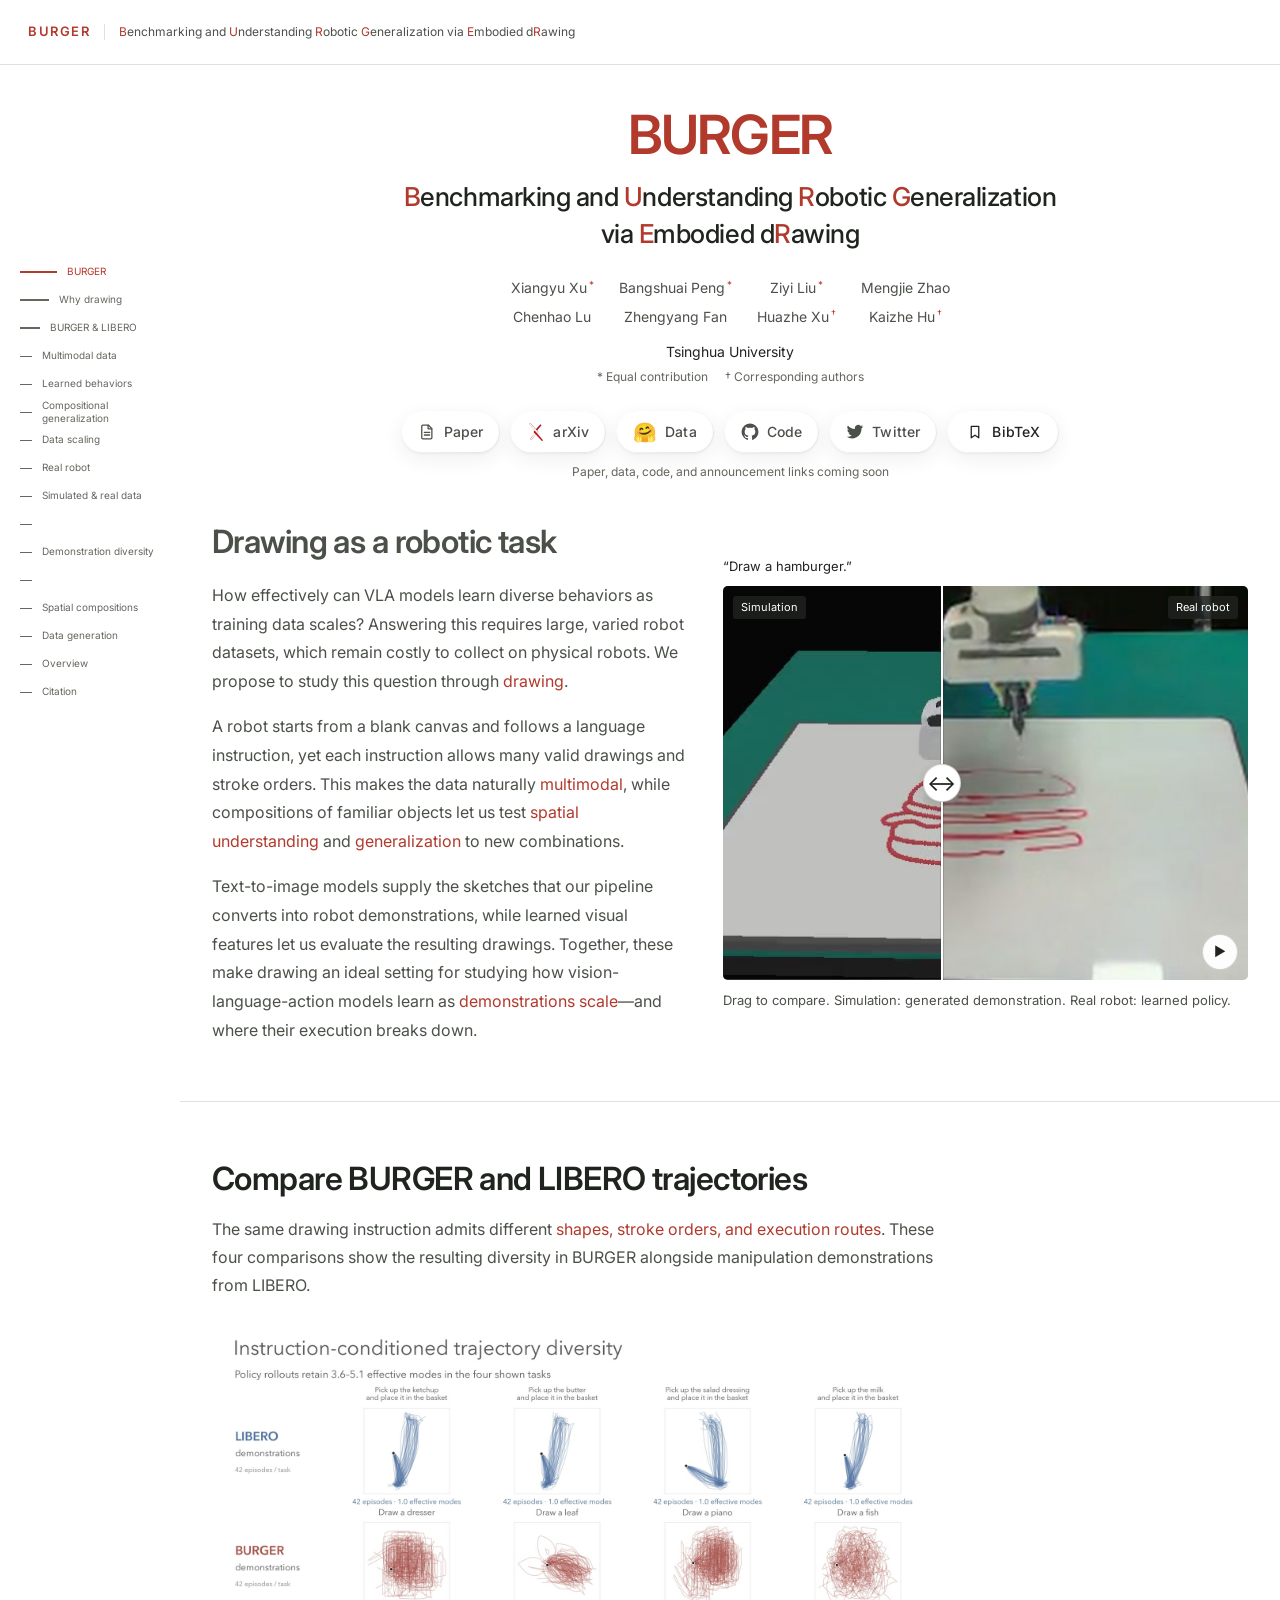
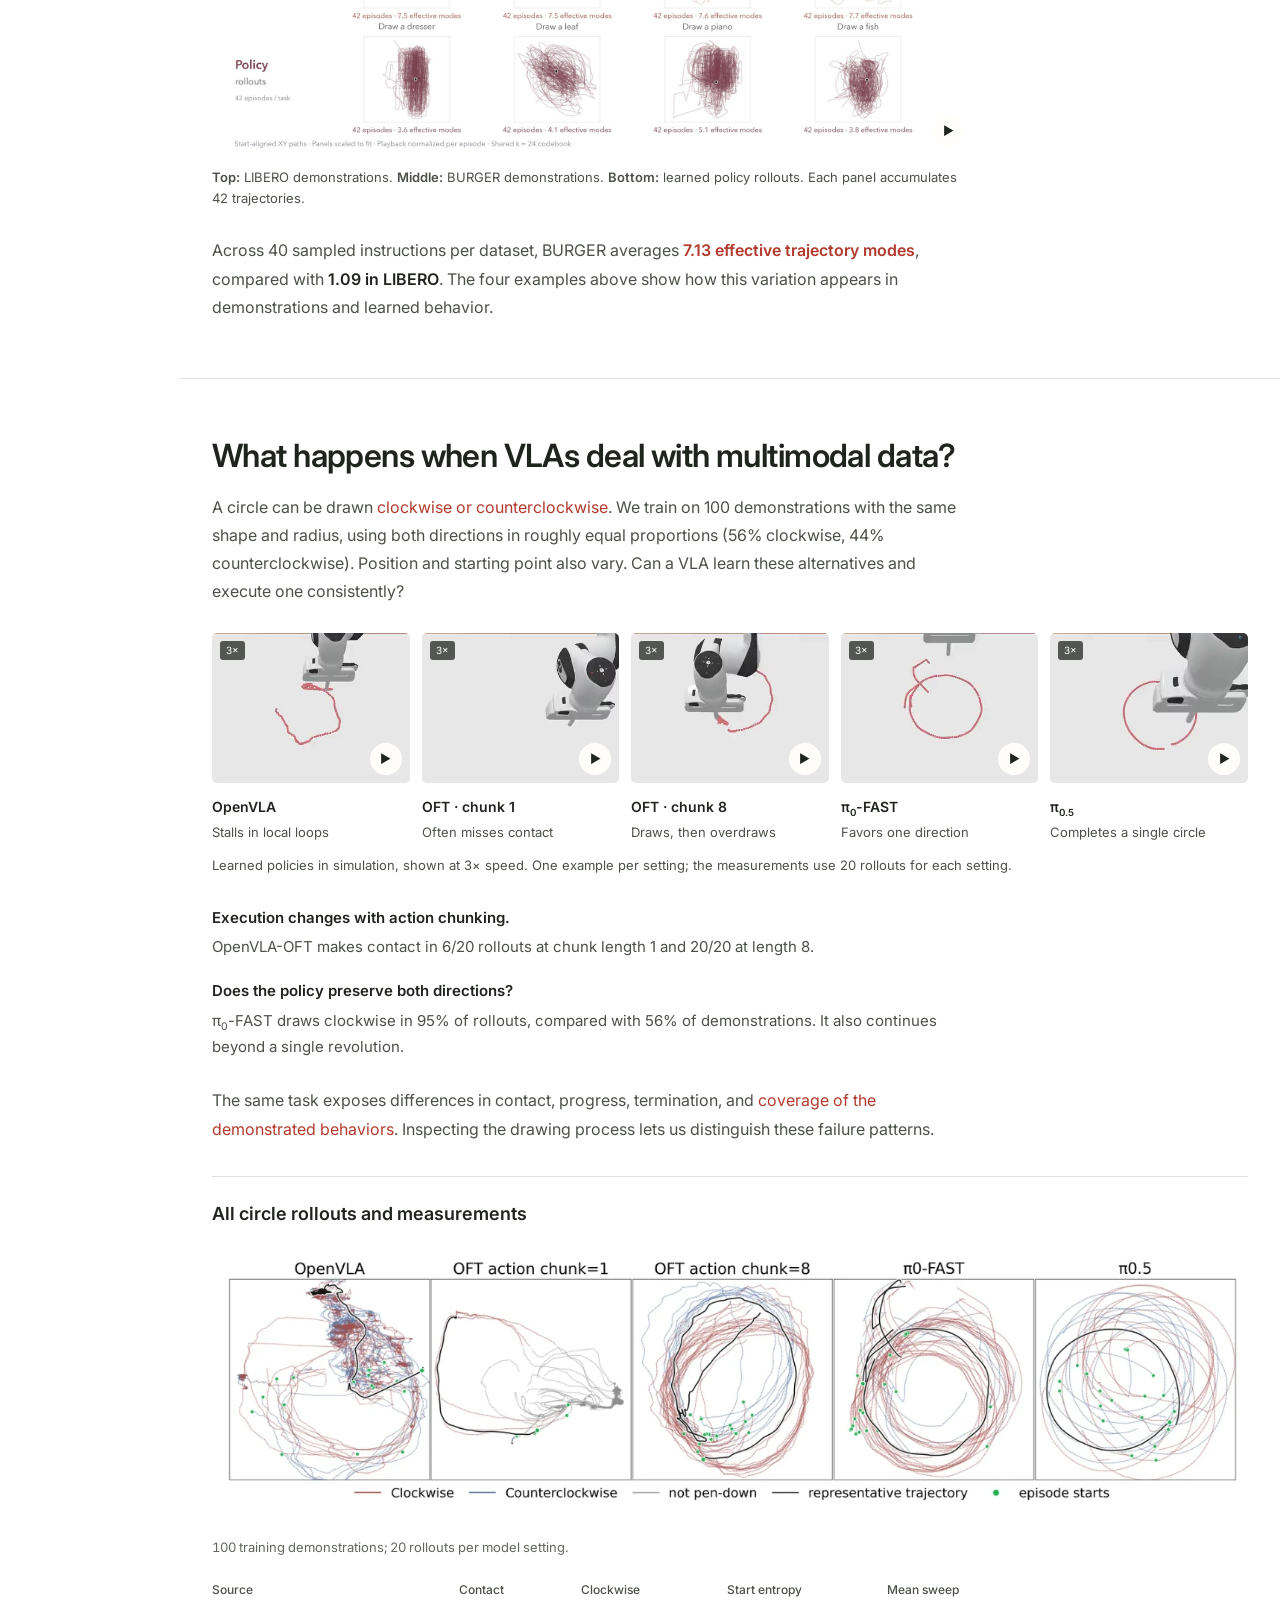
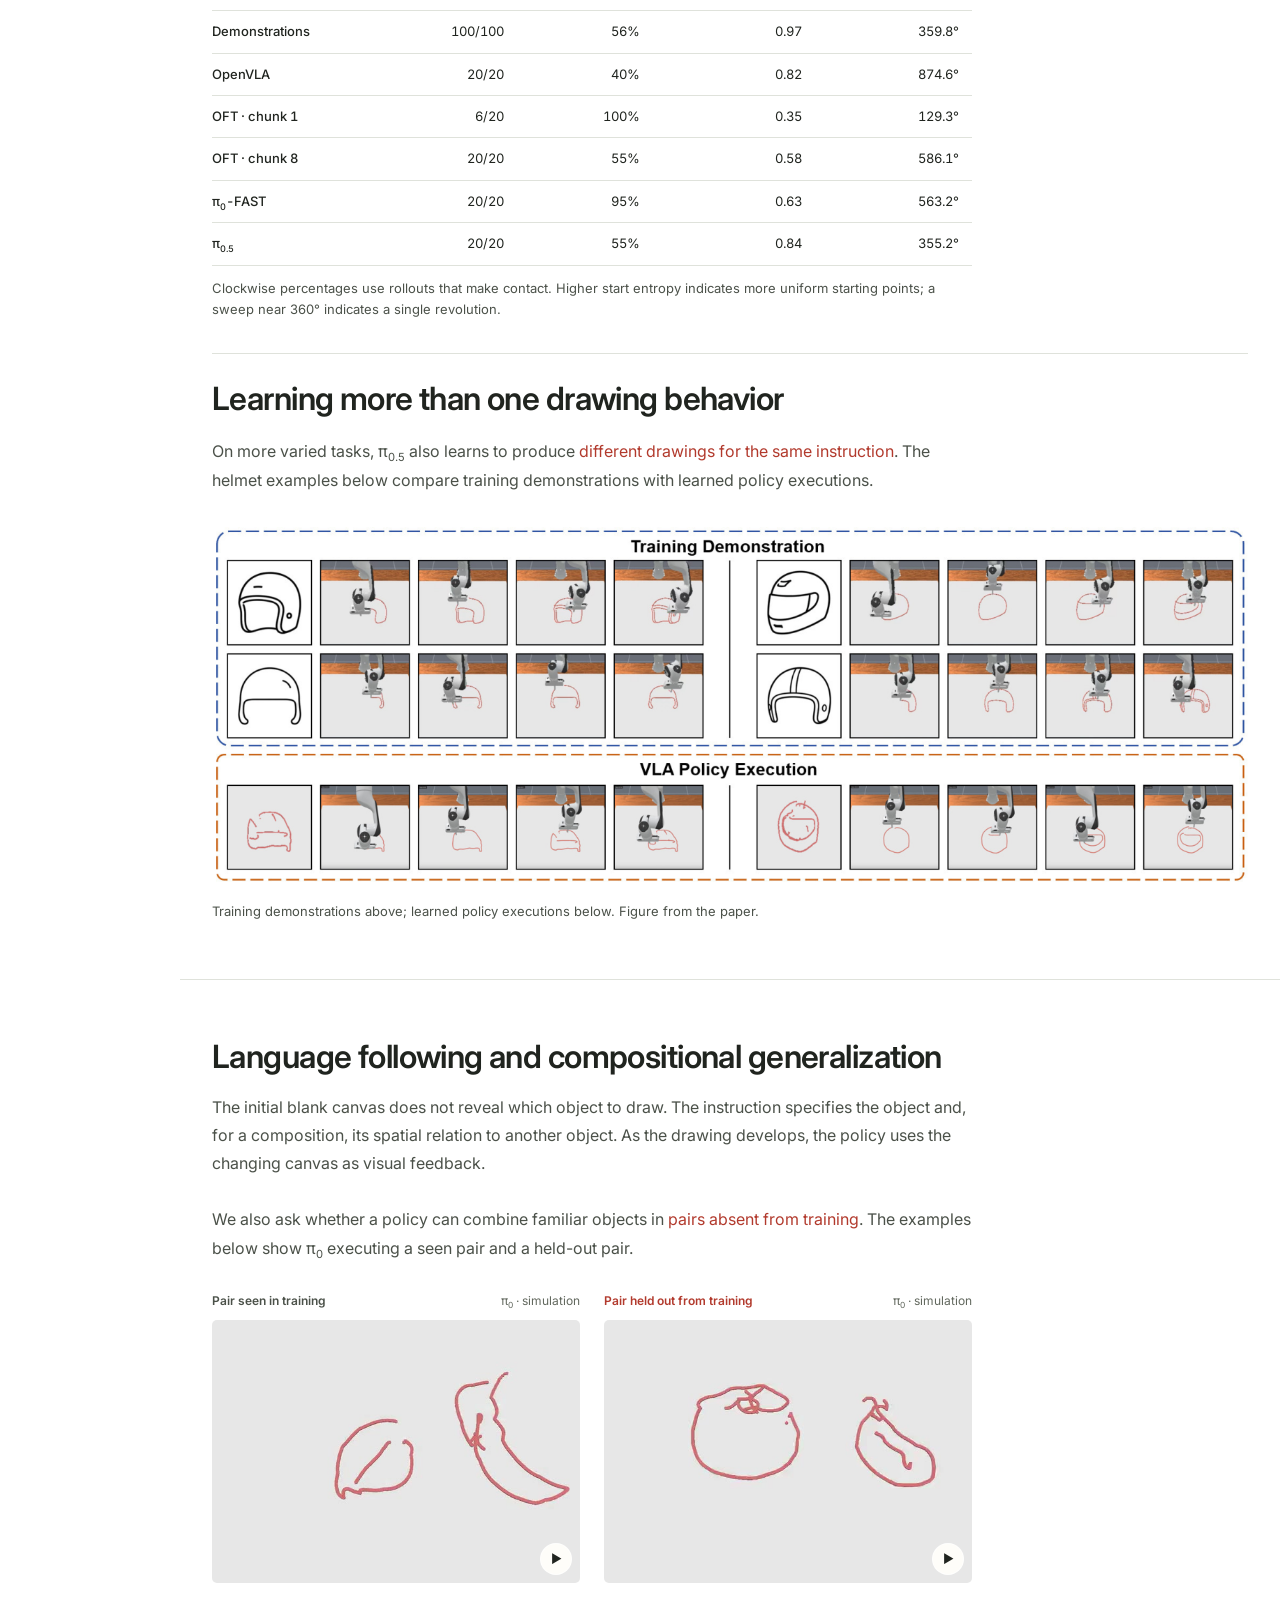
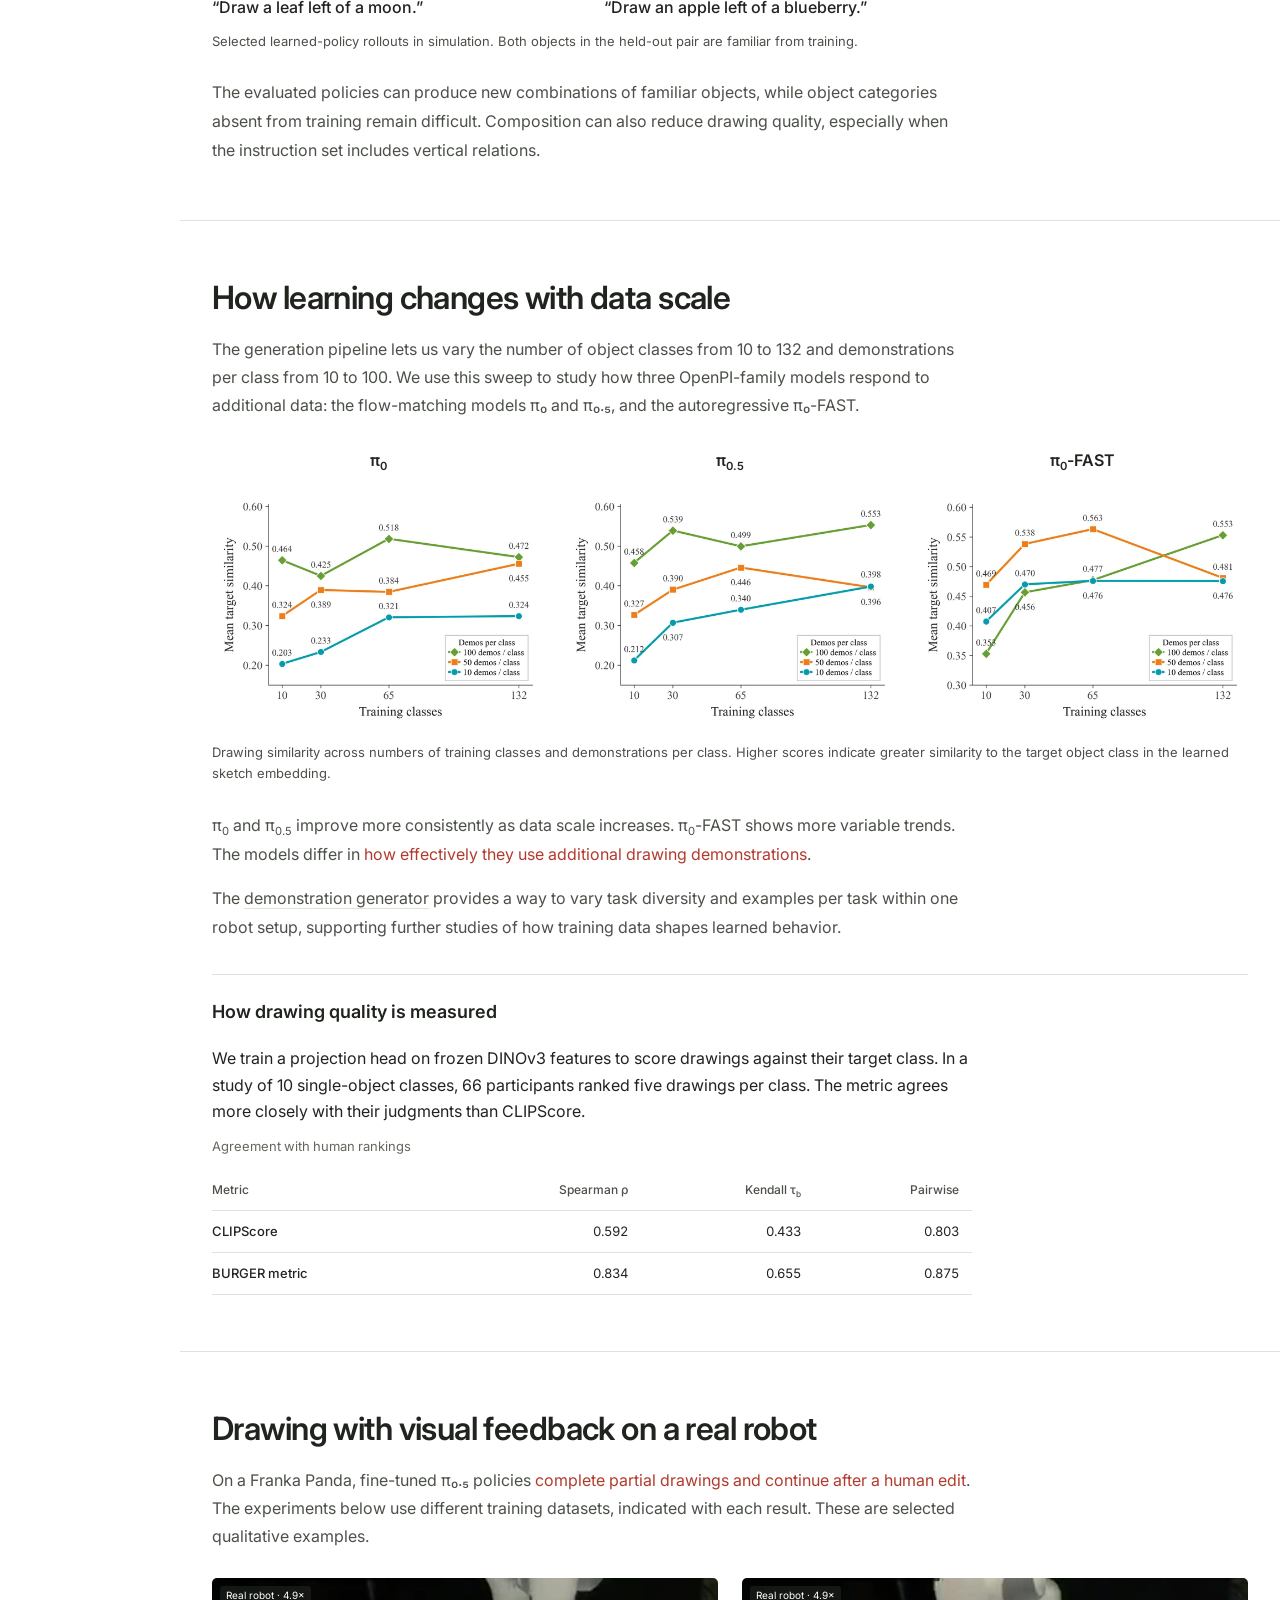
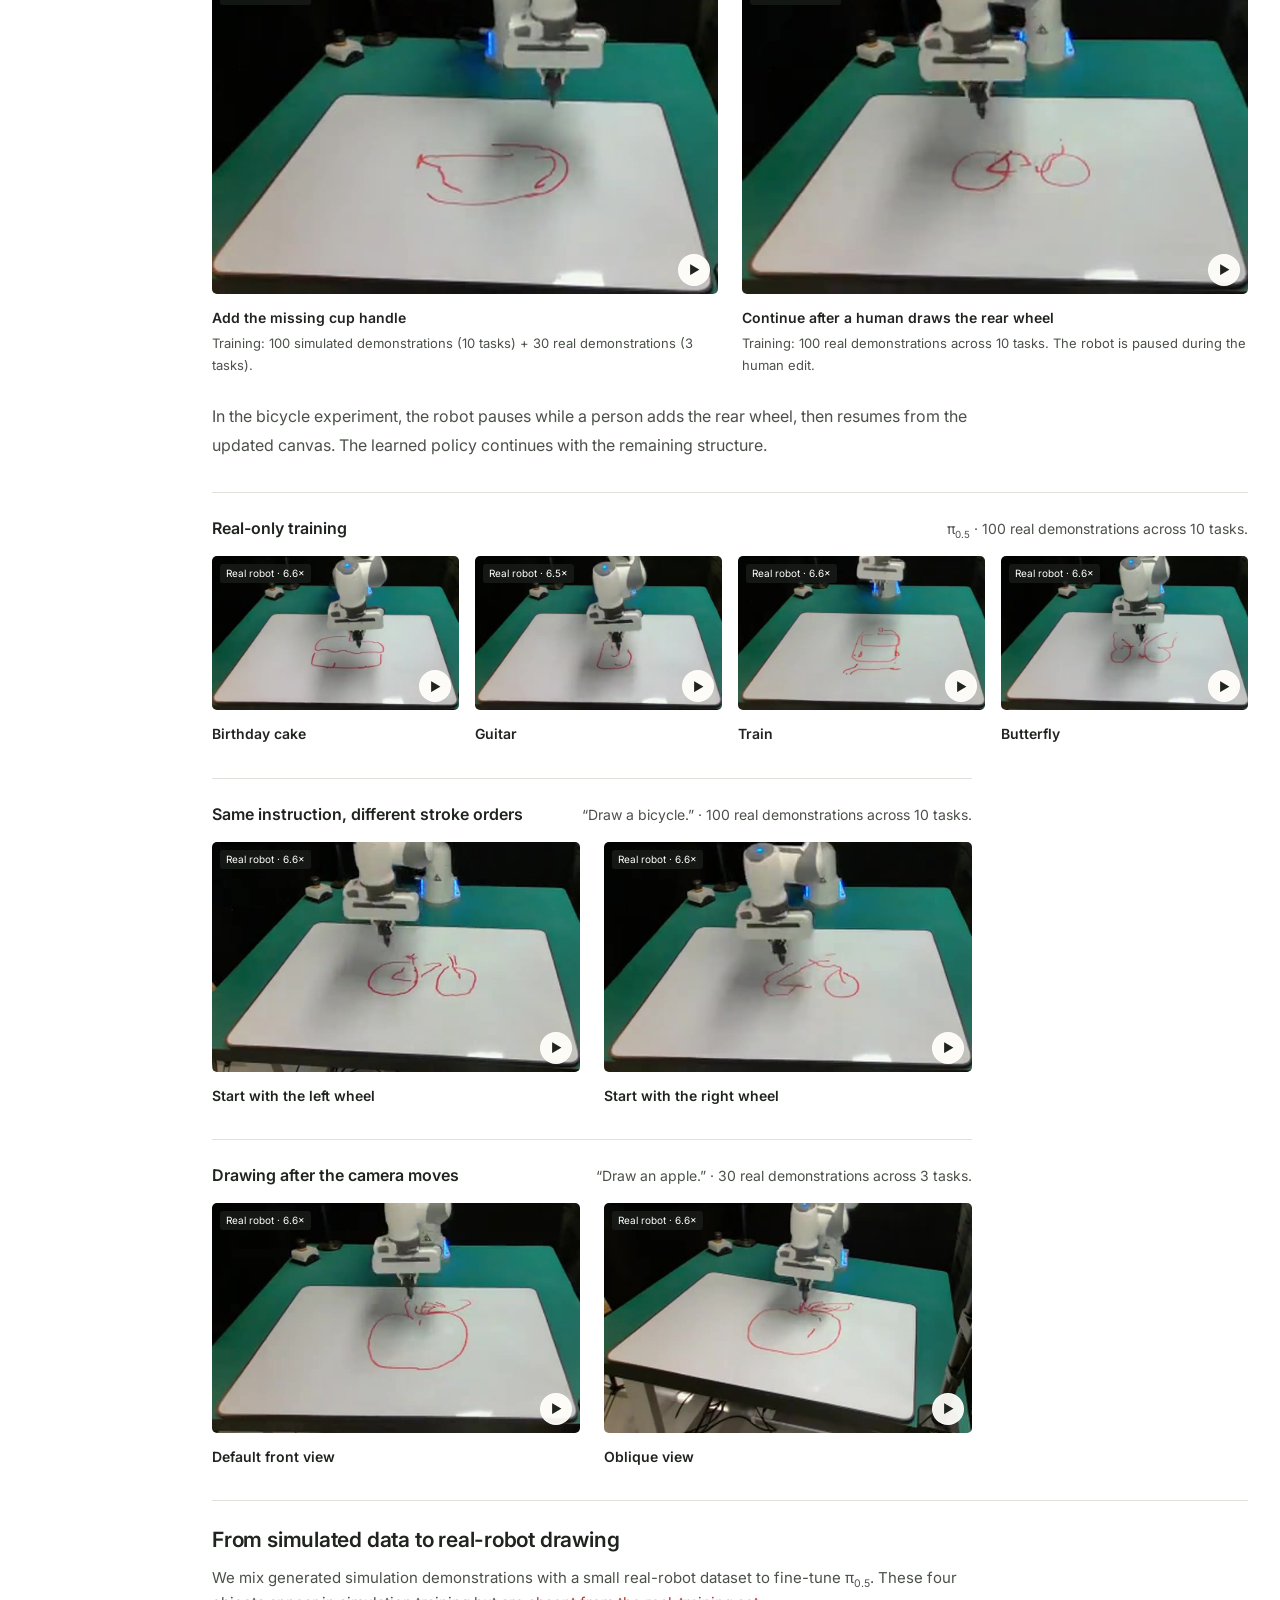
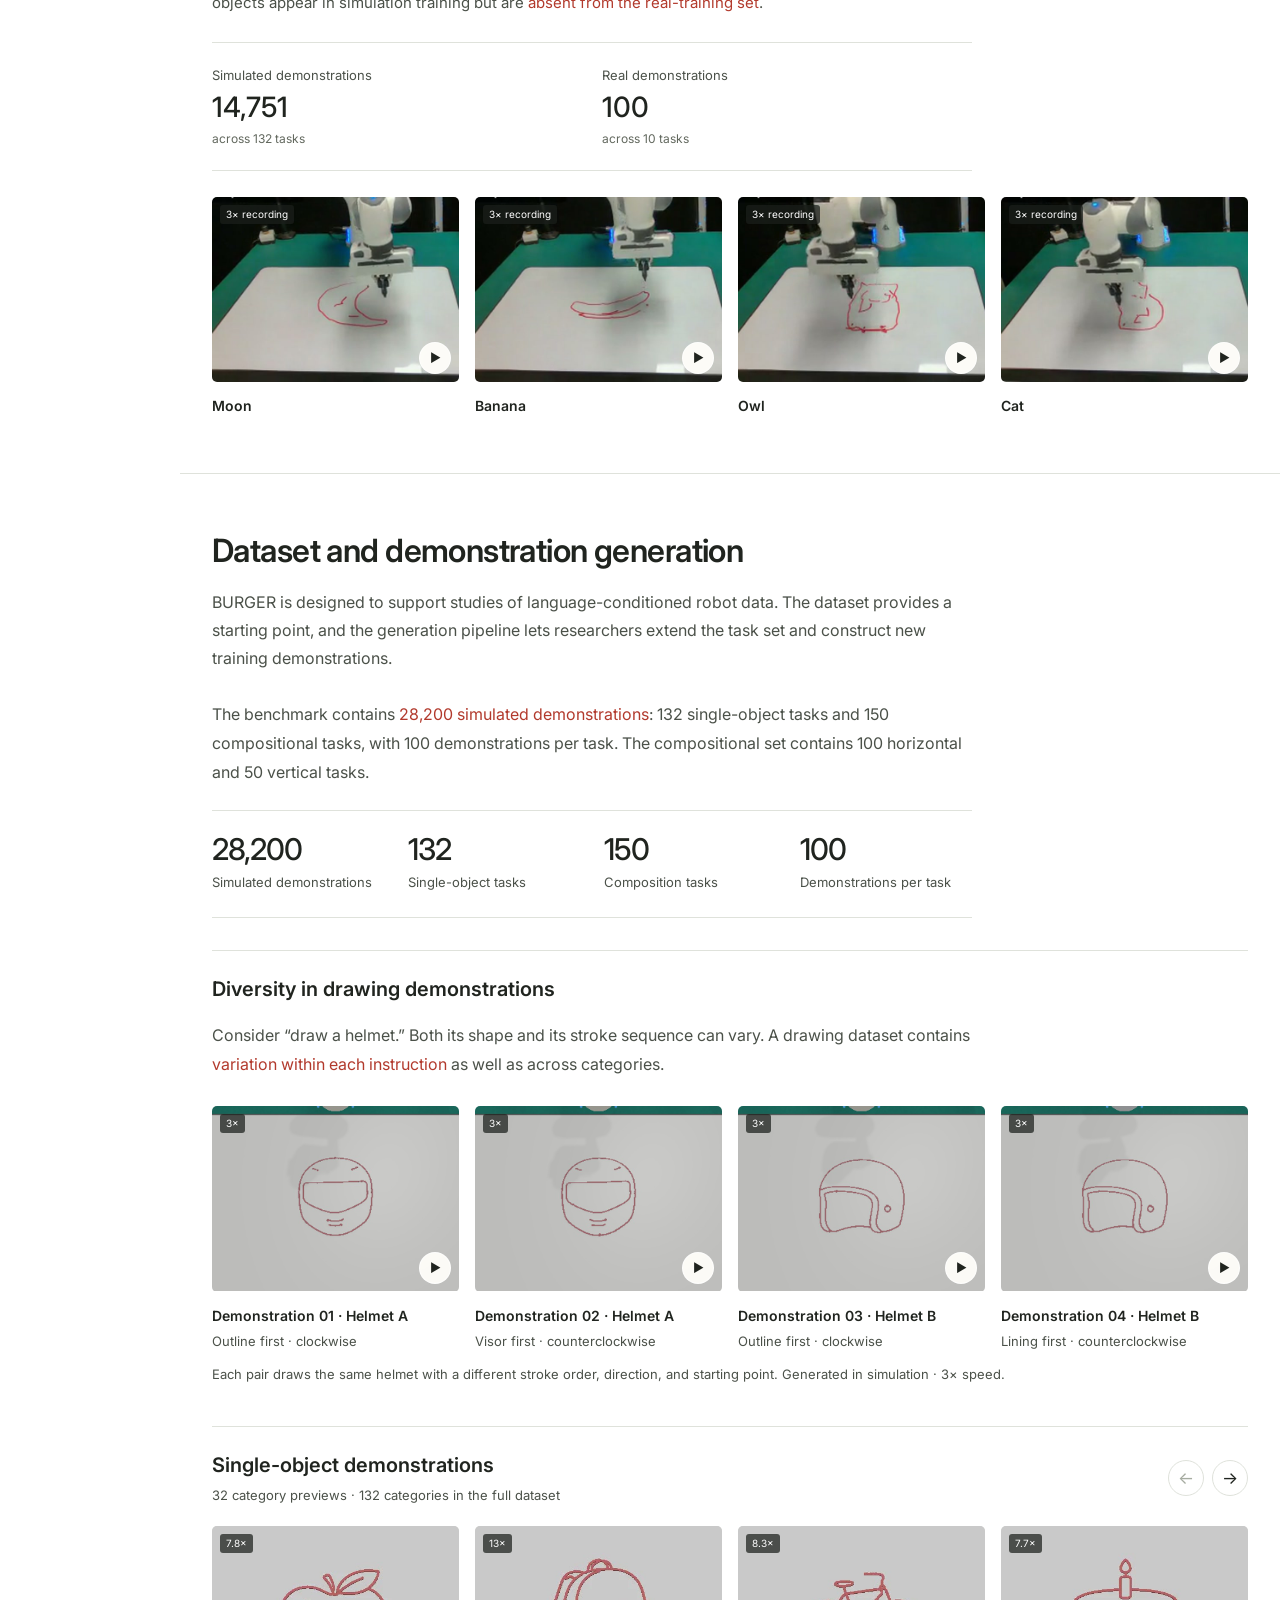
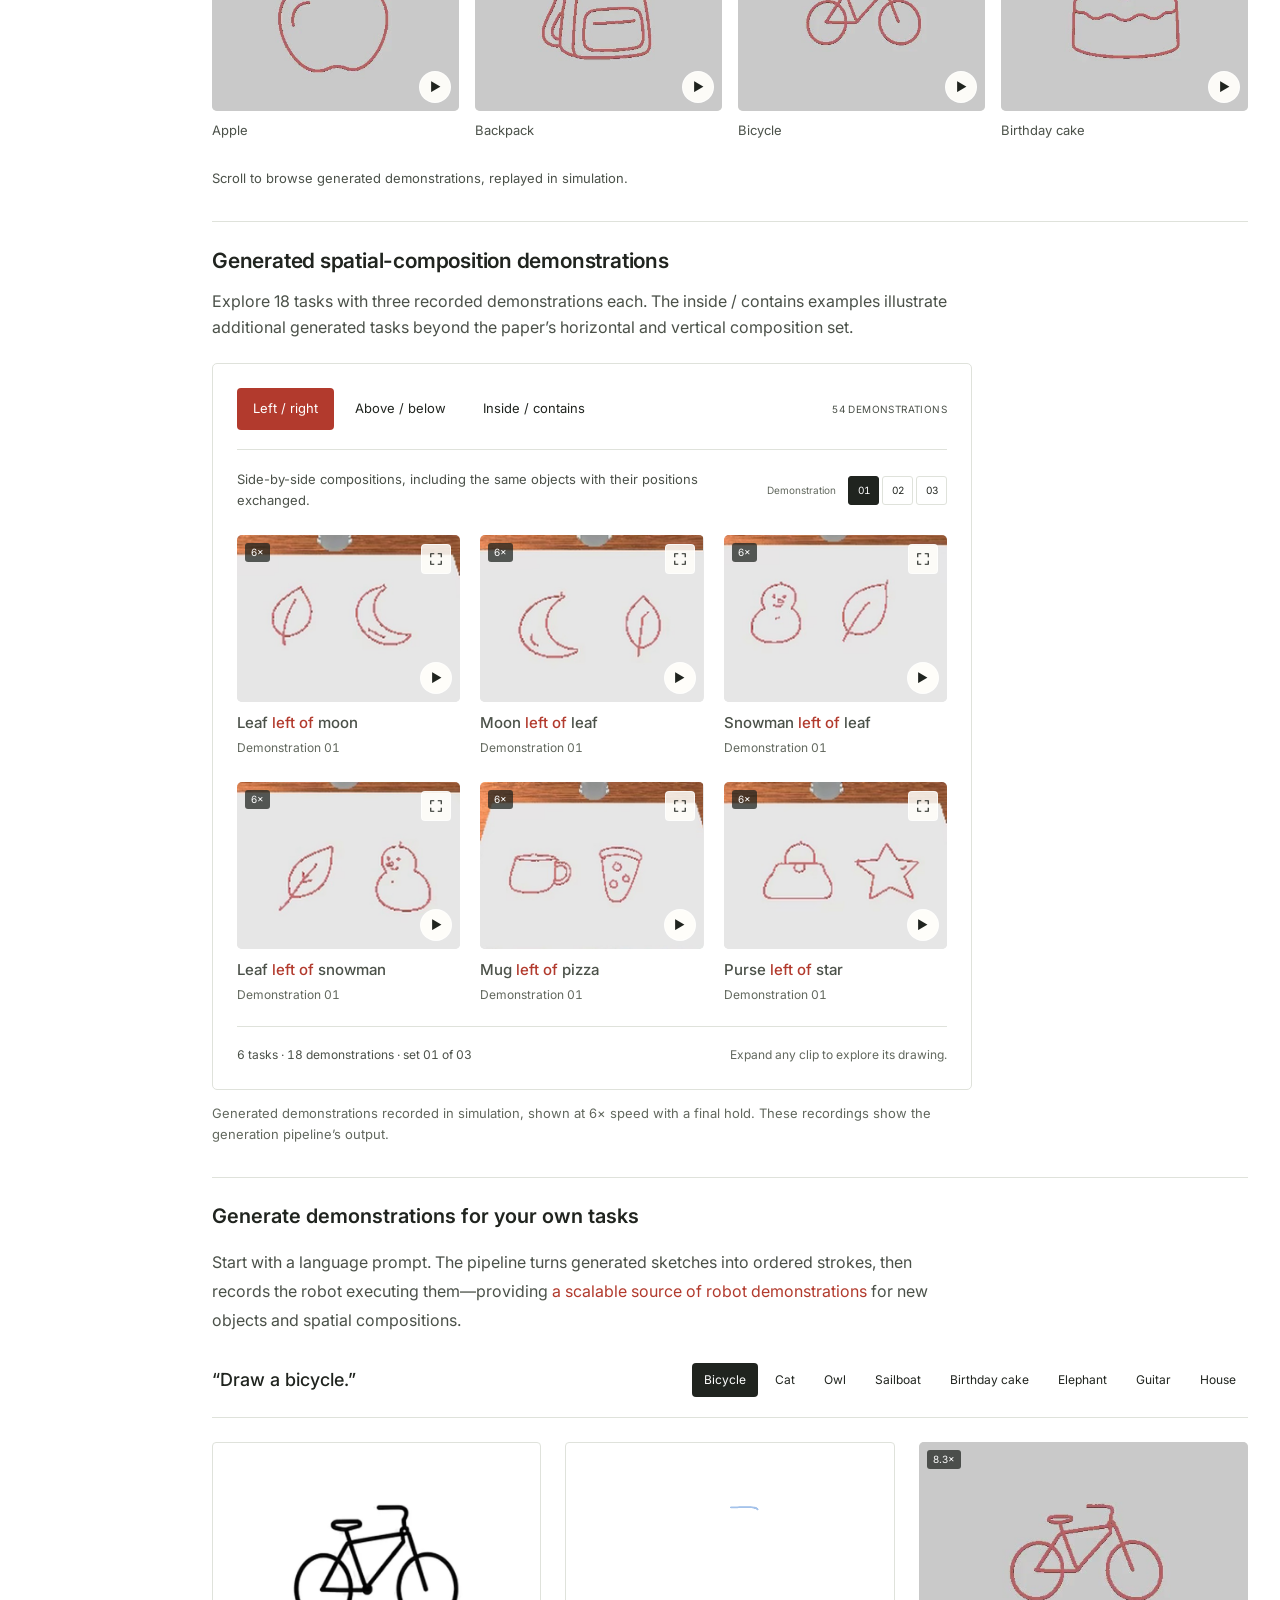
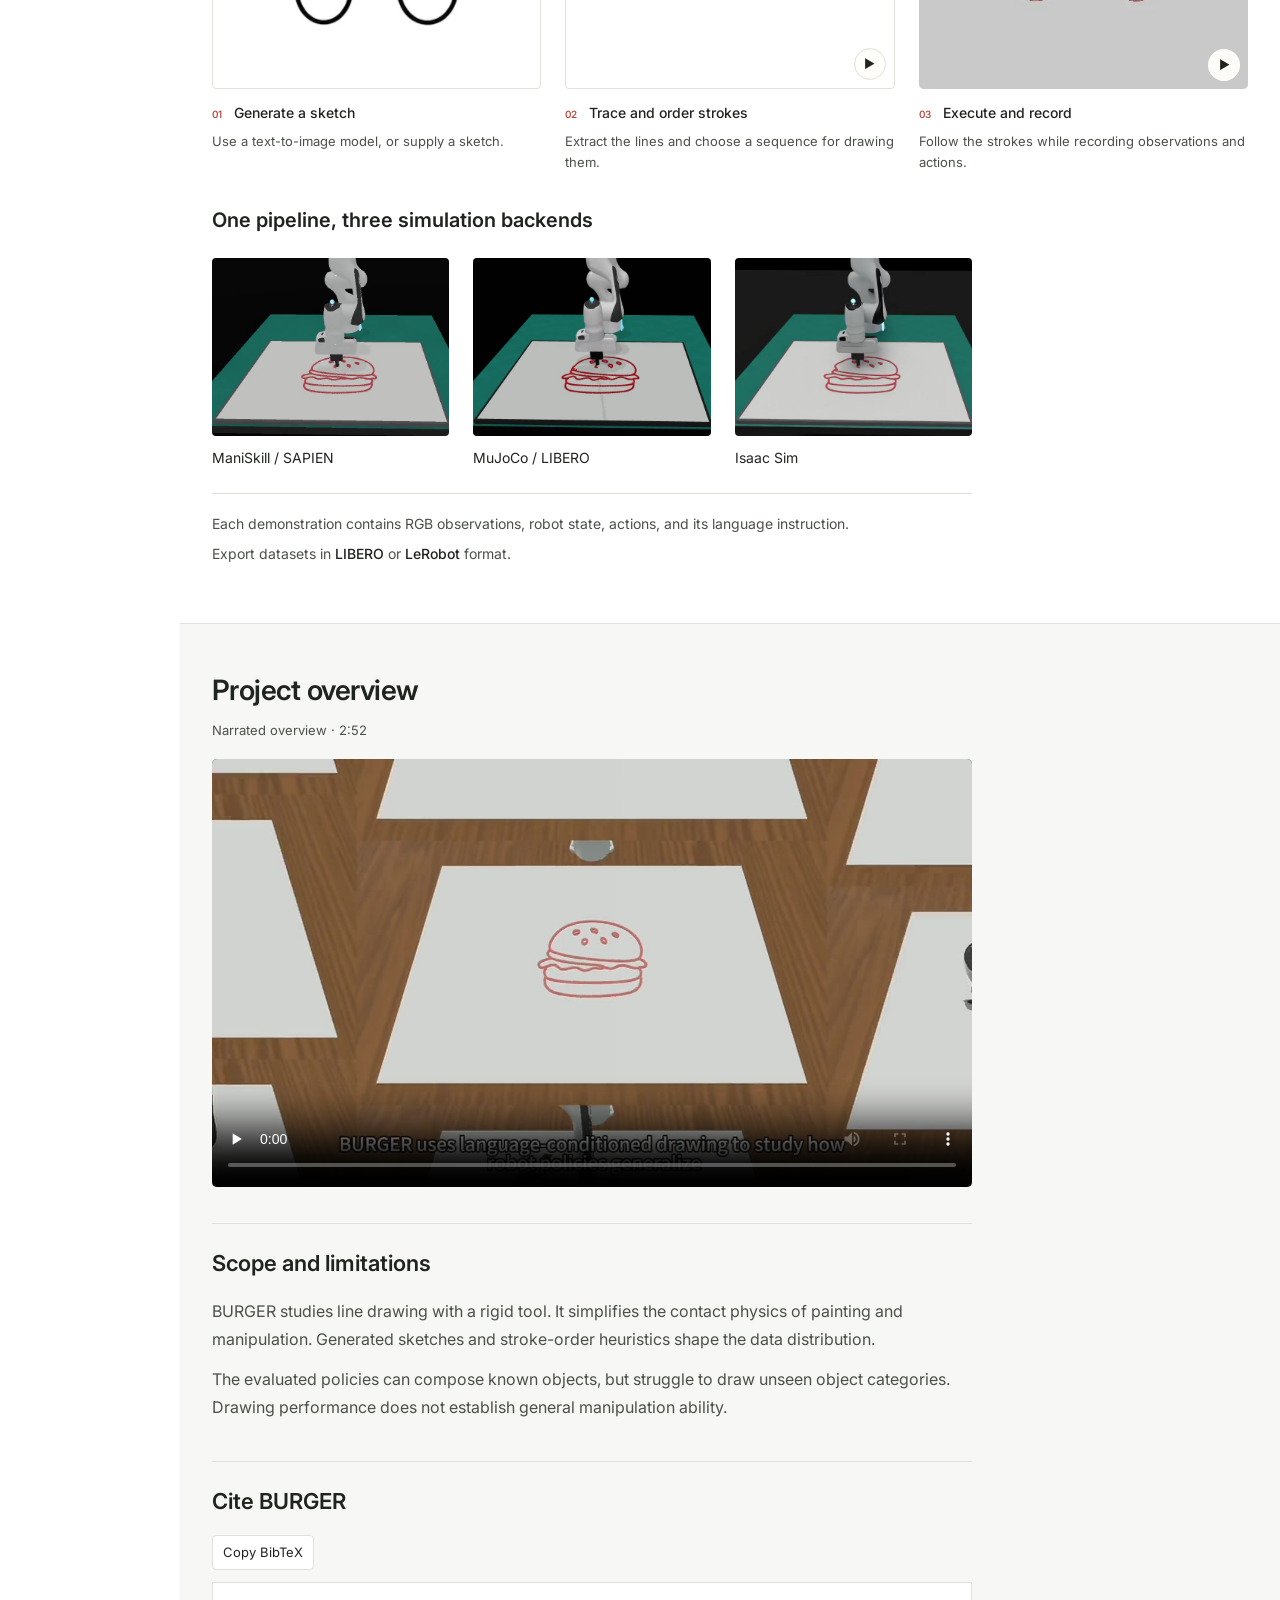
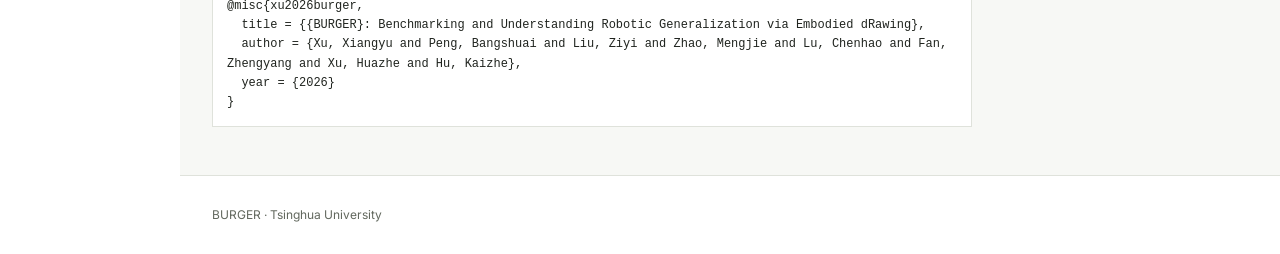
==== commit 95440a26: "Keep v3 alignment and size supporting media to the text column" ====
--- a/index-alternative-v3.html
+++ b/index-alternative-v3.html
@@ -10,9 +10,9 @@
     <link rel="preconnect" href="https://fonts.googleapis.com">
     <link rel="preconnect" href="https://fonts.gstatic.com" crossorigin>
     <link href="https://fonts.googleapis.com/css2?family=Inter:wght@400;500;600&display=swap" rel="stylesheet">
-    <link rel="stylesheet" href="css/alternative-v3.css?v=20261028-emphasis">
+    <link rel="stylesheet" href="css/alternative-v3.css?v=20261028-media-sizing">
     <script src="js/pipeline-alternative.js" defer></script>
-    <script src="js/alternative-v3.js?v=20261028-emphasis" defer></script>
+    <script src="js/alternative-v3.js?v=20261028-media-sizing" defer></script>
     <script src="js/dataset-relations.js?v=20261023-animation" defer></script>
   </head>
   <body class="v2 v3">
@@ -132,7 +132,7 @@
         <div class="evidence-block"><h3 class="content-title">All circle rollouts and measurements</h3><div class="details-body">
 
             <img class="wide-figure" src="assets/figures/fig9_circle.webp" width="1390" height="373" loading="lazy" alt="Twenty circle rollouts per model setting, overlaid and colored by drawing direction.">
-            <div class="table-scroll" role="region" aria-label="Circle results" tabindex="0">
+            <div class="table-scroll reading-width" role="region" aria-label="Circle results" tabindex="0">
               <table>
                 <caption>100 training demonstrations; 20 rollouts per model setting.</caption>
                 <thead><tr><th scope="col">Source</th><th scope="col">Contact</th><th scope="col">Clockwise</th><th scope="col">Start entropy</th><th scope="col">Mean sweep</th></tr></thead>
@@ -146,7 +146,7 @@
                 </tbody>
               </table>
             </div>
-            <p class="caption">Clockwise percentages use rollouts that make contact. Higher start entropy indicates more
+            <p class="caption reading-width">Clockwise percentages use rollouts that make contact. Higher start entropy indicates more
               uniform starting points; a sweep near 360° indicates a single revolution.</p>
 
           </div></div>
@@ -168,7 +168,7 @@
         </div>
 
         <p class="section-lead">We also ask whether a policy can combine familiar objects in <span class="keyphrase">pairs absent from training</span>. The examples below show π<sub>0</sub> executing a seen pair and a held-out pair.</p>
-        <div class="composition-grid">
+        <div class="composition-grid reading-width">
           <figure class="demo composition-demo">
             <div class="demo-heading"><span class="status-label">Pair seen in training</span><span>π<sub>0</sub> · simulation</span></div>
             <div class="video-frame">
@@ -186,7 +186,7 @@
             <figcaption><q>Draw an apple left of a blueberry.</q></figcaption>
           </figure>
         </div>
-        <p class="caption">Selected learned-policy rollouts in simulation. Both objects in the held-out pair are familiar from training.</p>
+        <p class="caption reading-width">Selected learned-policy rollouts in simulation. Both objects in the held-out pair are familiar from training.</p>
         <p class="study-finding">The evaluated policies can produce new combinations of familiar objects, while object categories absent from training remain difficult. Composition can also reduce drawing quality, especially when the instruction set includes vertical relations.</p>
 
 
@@ -215,7 +215,7 @@
         <p class="caption">Drawing similarity across numbers of training classes and demonstrations per class. Higher scores indicate greater similarity to the target object class in the learned sketch embedding.</p>
         <p class="study-finding">π<sub>0</sub> and π<sub>0.5</sub> improve more consistently as data scale increases. π<sub>0</sub>-FAST shows more variable trends. The models differ in <span class="keyphrase">how effectively they use additional drawing demonstrations</span>.</p>
         <p class="section-lead">The <a href="#generate">demonstration generator</a> provides a way to vary task diversity and examples per task within one robot setup, supporting further studies of how training data shapes learned behavior.</p>
-        <div class="evidence-block"><h3 class="content-title">How drawing quality is measured</h3><div class="details-body">
+        <div class="evidence-block"><h3 class="content-title">How drawing quality is measured</h3><div class="details-body reading-width">
 
             <p>We train a projection head on frozen DINOv3 features to score drawings against their target class.
               In a study of 10 single-object classes, 66 participants ranked five drawings per class.
@@ -301,7 +301,7 @@
                 </figure>
               </div>
             </article>
-            <article class="real-group">
+            <article class="real-group reading-width">
               <div class="real-group-heading"><h3>Same instruction, different stroke orders</h3><p>“Draw a bicycle.” · 100 real demonstrations across 10 tasks.</p></div>
               <div class="real-pair">
                 <figure class="demo">
@@ -322,7 +322,7 @@
                 </figure>
               </div>
             </article>
-            <article class="real-group">
+            <article class="real-group reading-width">
               <div class="real-group-heading"><h3>Drawing after the camera moves</h3><p>“Draw an apple.” · 30 real demonstrations across 3 tasks.</p></div>
               <div class="real-pair">
                 <figure class="demo">
@@ -405,7 +405,7 @@
         <div class="resource-intro">
           <p>The benchmark contains <span class="keyphrase">28,200 simulated demonstrations</span>: 132 single-object tasks and 150 compositional tasks, with 100 demonstrations per task. The compositional set contains 100 horizontal and 50 vertical tasks.</p>
         </div>
-        <dl class="dataset-facts">
+        <dl class="dataset-facts reading-width">
           <div><dt>Simulated demonstrations</dt><dd>28,200</dd></div>
           <div><dt>Single-object tasks</dt><dd>132</dd></div>
           <div><dt>Composition tasks</dt><dd>150</dd></div>
@@ -588,7 +588,7 @@
                 <div><h3 id="relation-title">Generated spatial-composition demonstrations</h3></div>
                 <p>Explore 18 tasks with three recorded demonstrations each. The inside / contains examples illustrate additional generated tasks beyond the paper’s horizontal and vertical composition set.</p>
               </div>
-              <div class="relation-browser">
+              <div class="relation-browser reading-width">
                 <div class="relation-toolbar gallery-control">
                   <div class="relation-filters" role="group" aria-label="Spatial relation"><button type="button" data-relation="horizontal" aria-pressed="true">Left / right</button><button type="button" data-relation="vertical" aria-pressed="false">Above / below</button><button type="button" data-relation="containment" aria-pressed="false">Inside / contains</button></div>
                   <span class="relation-kind">54 demonstrations</span>
@@ -758,7 +758,7 @@
                 </div>
                 <div class="relation-footer gallery-control"><span role="status" aria-live="polite" data-relation-status></span><span>Expand any clip to explore its drawing.</span></div>
               </div>
-              <p class="relation-footnote">Generated demonstrations recorded in simulation, shown at 6× speed with a final hold. These recordings show the generation pipeline’s output.</p>
+              <p class="relation-footnote reading-width">Generated demonstrations recorded in simulation, shown at 6× speed with a final hold. These recordings show the generation pipeline’s output.</p>
 
               <dialog class="relation-lightbox" aria-labelledby="relation-lightbox-title">
                 <div class="relation-lightbox-heading"><p id="relation-lightbox-title"></p><button type="button" data-close-lightbox aria-label="Close enlarged demonstration">×</button></div>
@@ -795,11 +795,11 @@
                 </div><figcaption><span class="step-number">03</span> Execute and record</figcaption><p>Follow the strokes while recording observations and actions.</p></figure>
     </div>
   </div>
-  <div class="backend-section">
+  <div class="backend-section reading-width">
     <h4>One pipeline, three simulation backends</h4>
     <div class="backend-gallery"><figure><img src="assets/posters/sim_sapien.jpg" width="640" height="480" loading="lazy" alt="Hamburger drawing executed in ManiSkill / SAPIEN"><figcaption>ManiSkill / SAPIEN</figcaption></figure><figure><img src="assets/posters/sim_mujoco.jpg" width="640" height="480" loading="lazy" alt="Hamburger drawing executed in MuJoCo / LIBERO"><figcaption>MuJoCo / LIBERO</figcaption></figure><figure><img src="assets/posters/sim_isaac.jpg" width="640" height="480" loading="lazy" alt="Hamburger drawing executed in Isaac Sim"><figcaption>Isaac Sim</figcaption></figure></div>
   </div>
-  <div class="generation-summary"><p>Each demonstration contains RGB observations, robot state, actions, and its language instruction.</p><p>Export datasets in <strong>LIBERO</strong> or <strong>LeRobot</strong> format.</p></div>
+  <div class="generation-summary reading-width"><p>Each demonstration contains RGB observations, robot state, actions, and its language instruction.</p><p>Export datasets in <strong>LIBERO</strong> or <strong>LeRobot</strong> format.</p></div>
 </article>
 
 
@@ -811,11 +811,11 @@
 
             <h2 id="overview-title">Project overview</h2>
             <p class="caption">Narrated overview · 2:52</p>
-            <video class="overview-video" controls preload="none" playsinline poster="assets/posters/overview.jpg" aria-label="Narrated BURGER overview">
+            <video class="overview-video reading-width" controls preload="none" playsinline poster="assets/posters/overview.jpg" aria-label="Narrated BURGER overview">
               <source src="assets/videos/overview.mp4" type="video/mp4">
             </video>
           </div>
-          <div class="closing-info">
+          <div class="closing-info reading-width">
             <article class="content-block">
               <h3 class="content-title">Scope and limitations</h3>
               <div class="content-body">
@@ -841,6 +841,6 @@
         </div>
       </section>
     </main>
-    <footer class="container footer"><span>BURGER · Tsinghua University</span><a href="index-alternative.html">Compare with the alternative page <span aria-hidden="true">↗</span></a></footer>
+    <footer class="container footer"><span>BURGER · Tsinghua University</span></footer>
   </body>
 </html>
--- a/css/alternative-v3.css
+++ b/css/alternative-v3.css
@@ -682,6 +682,8 @@
   .v3 .resource-link svg { width: 16px; height: 16px; }
   .v3 .resource-link[data-copy] { min-width: 0; }
 }
+/* Compact evidence follows the prose width; dense comparisons retain the wider grid. */
+.v3 .reading-width { width: min(100%, 760px); max-width: 100%; }
 @media (prefers-reduced-motion: reduce) {
   html { scroll-behavior: auto; }
   .section-nav .nav-tick, .section-nav .nav-label { transition: none; }
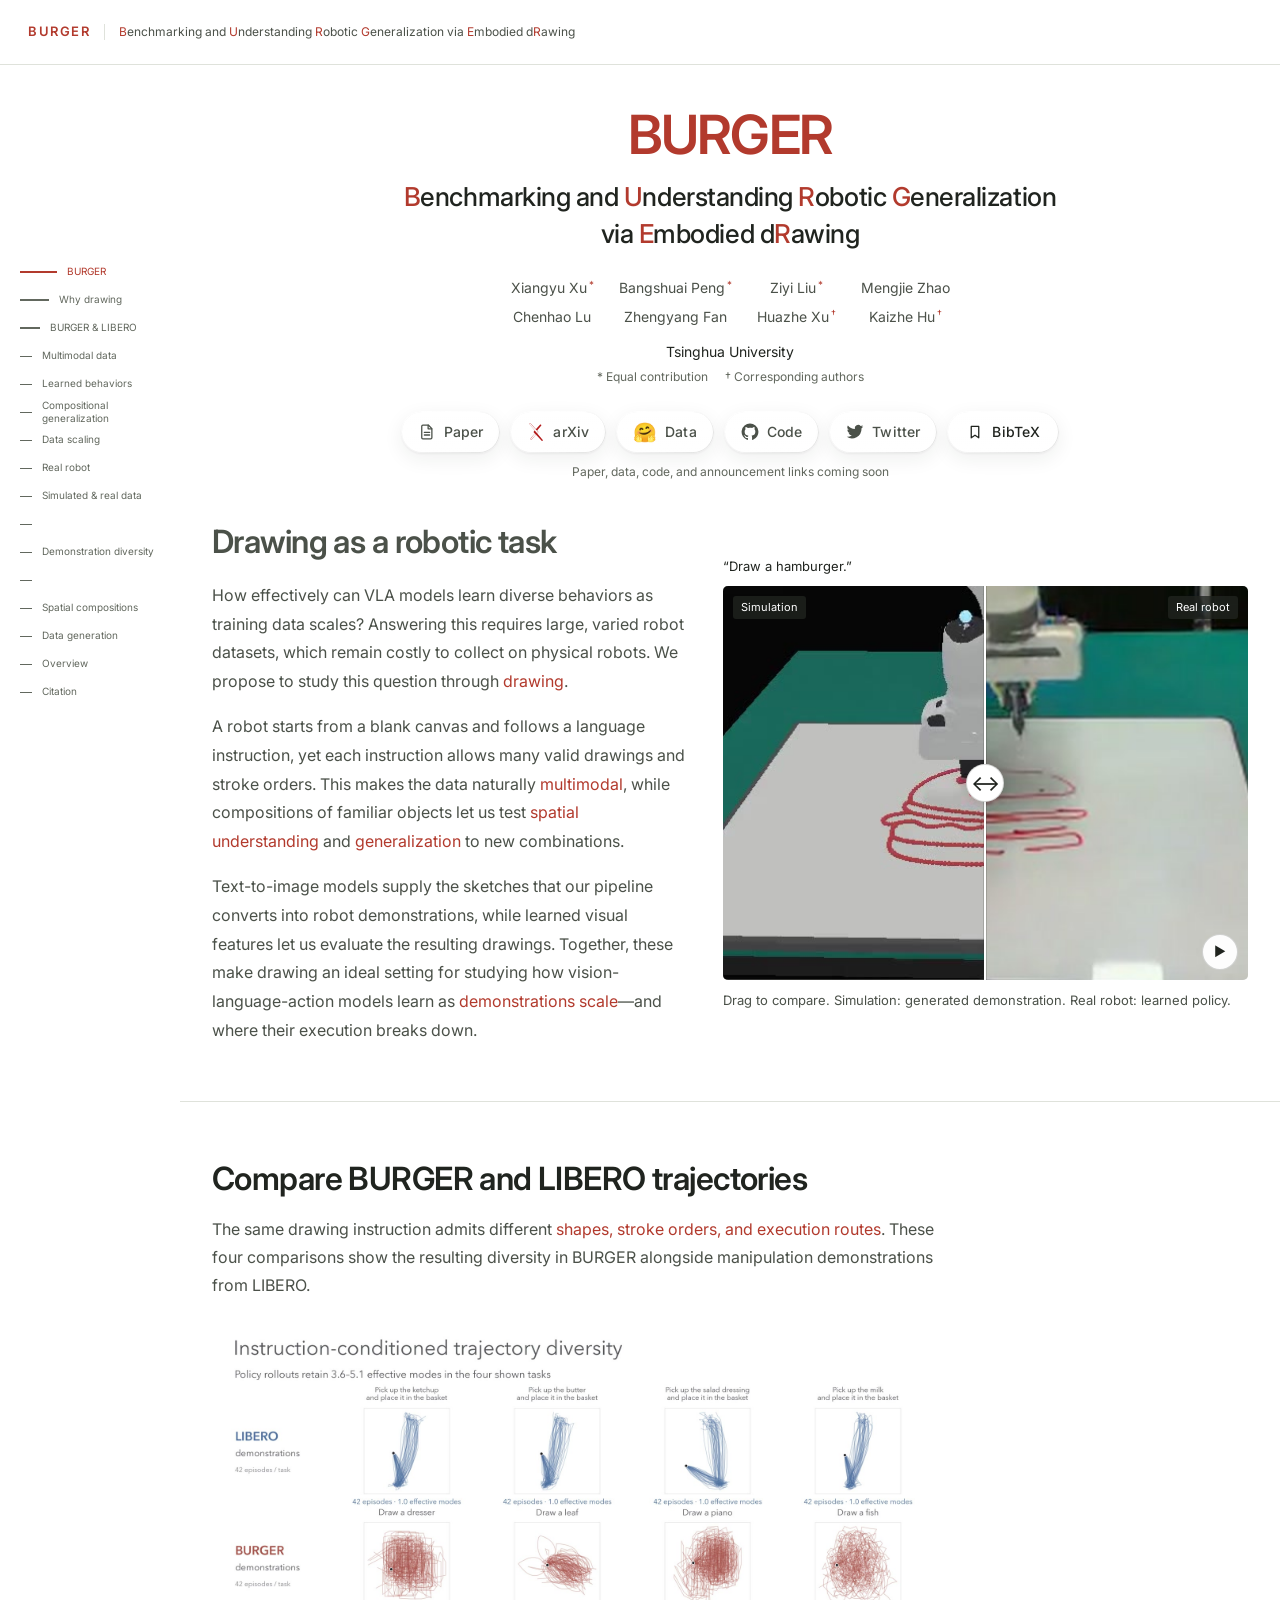
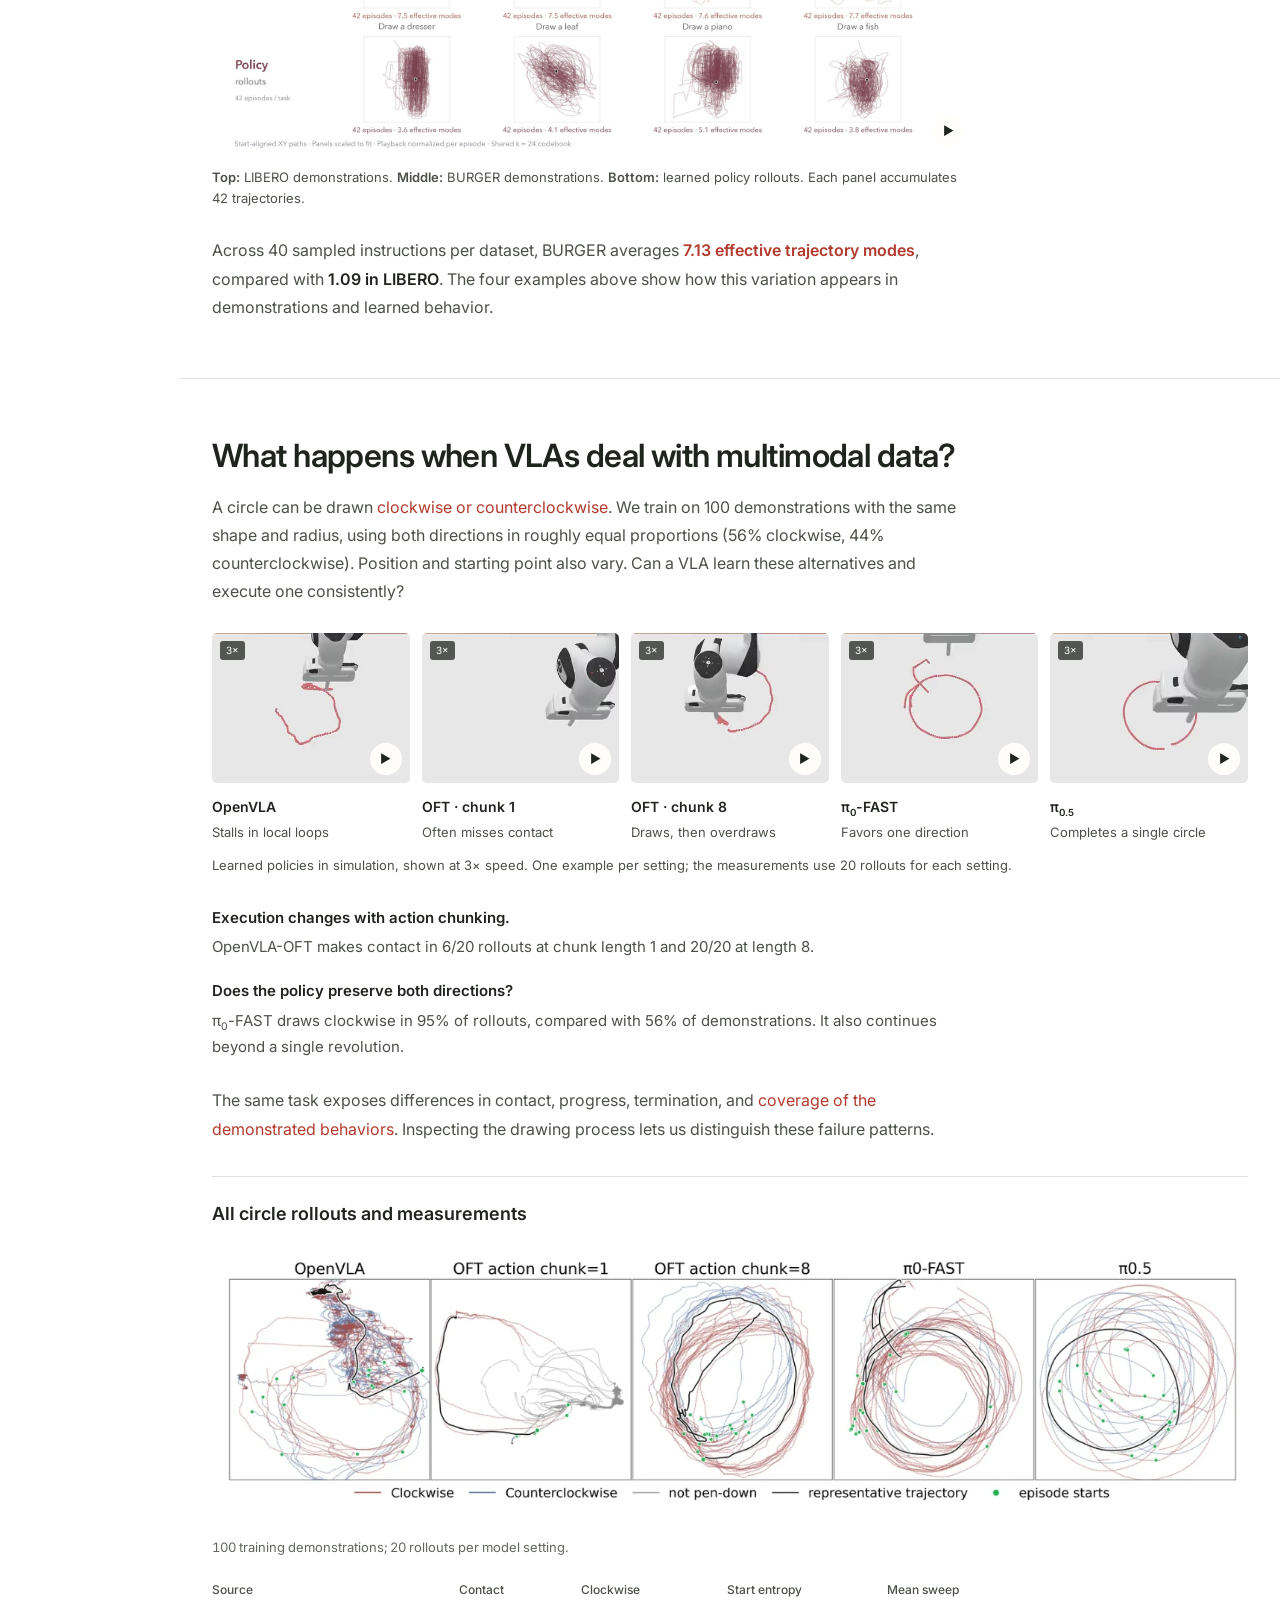
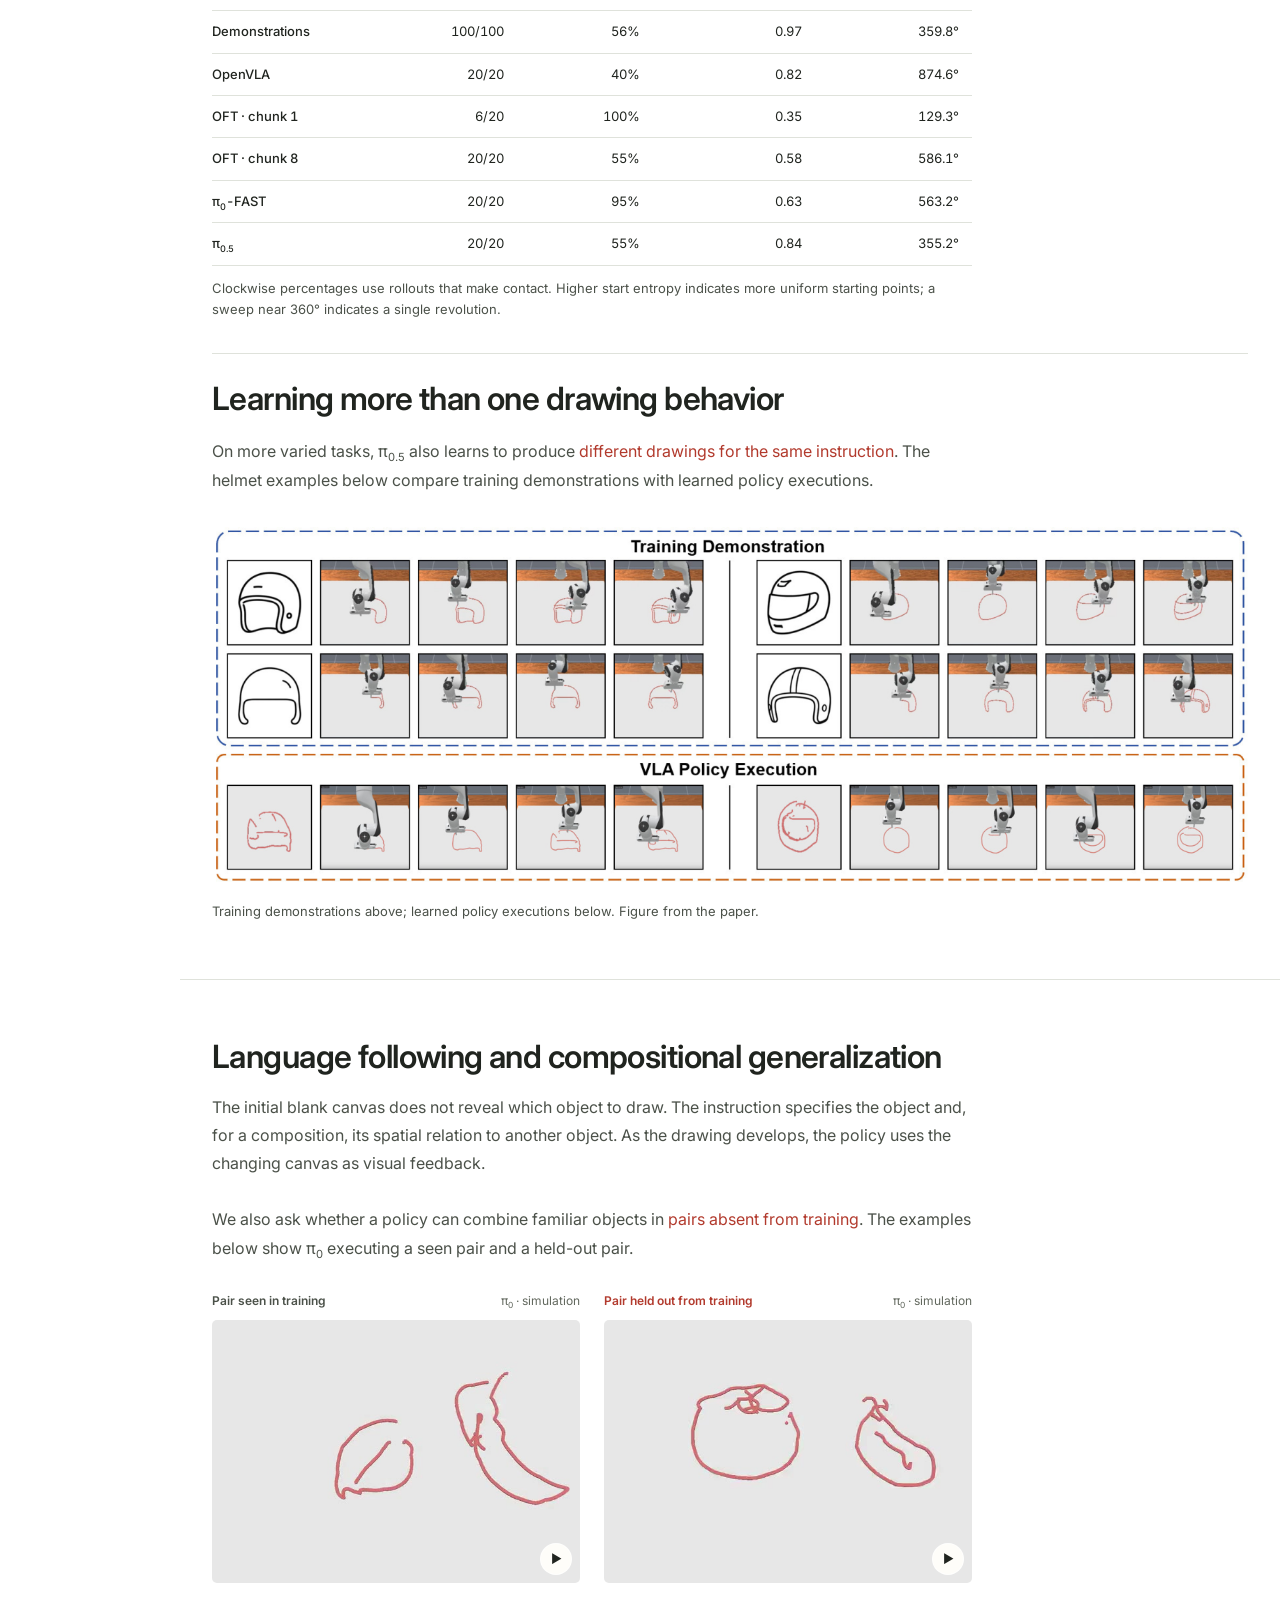
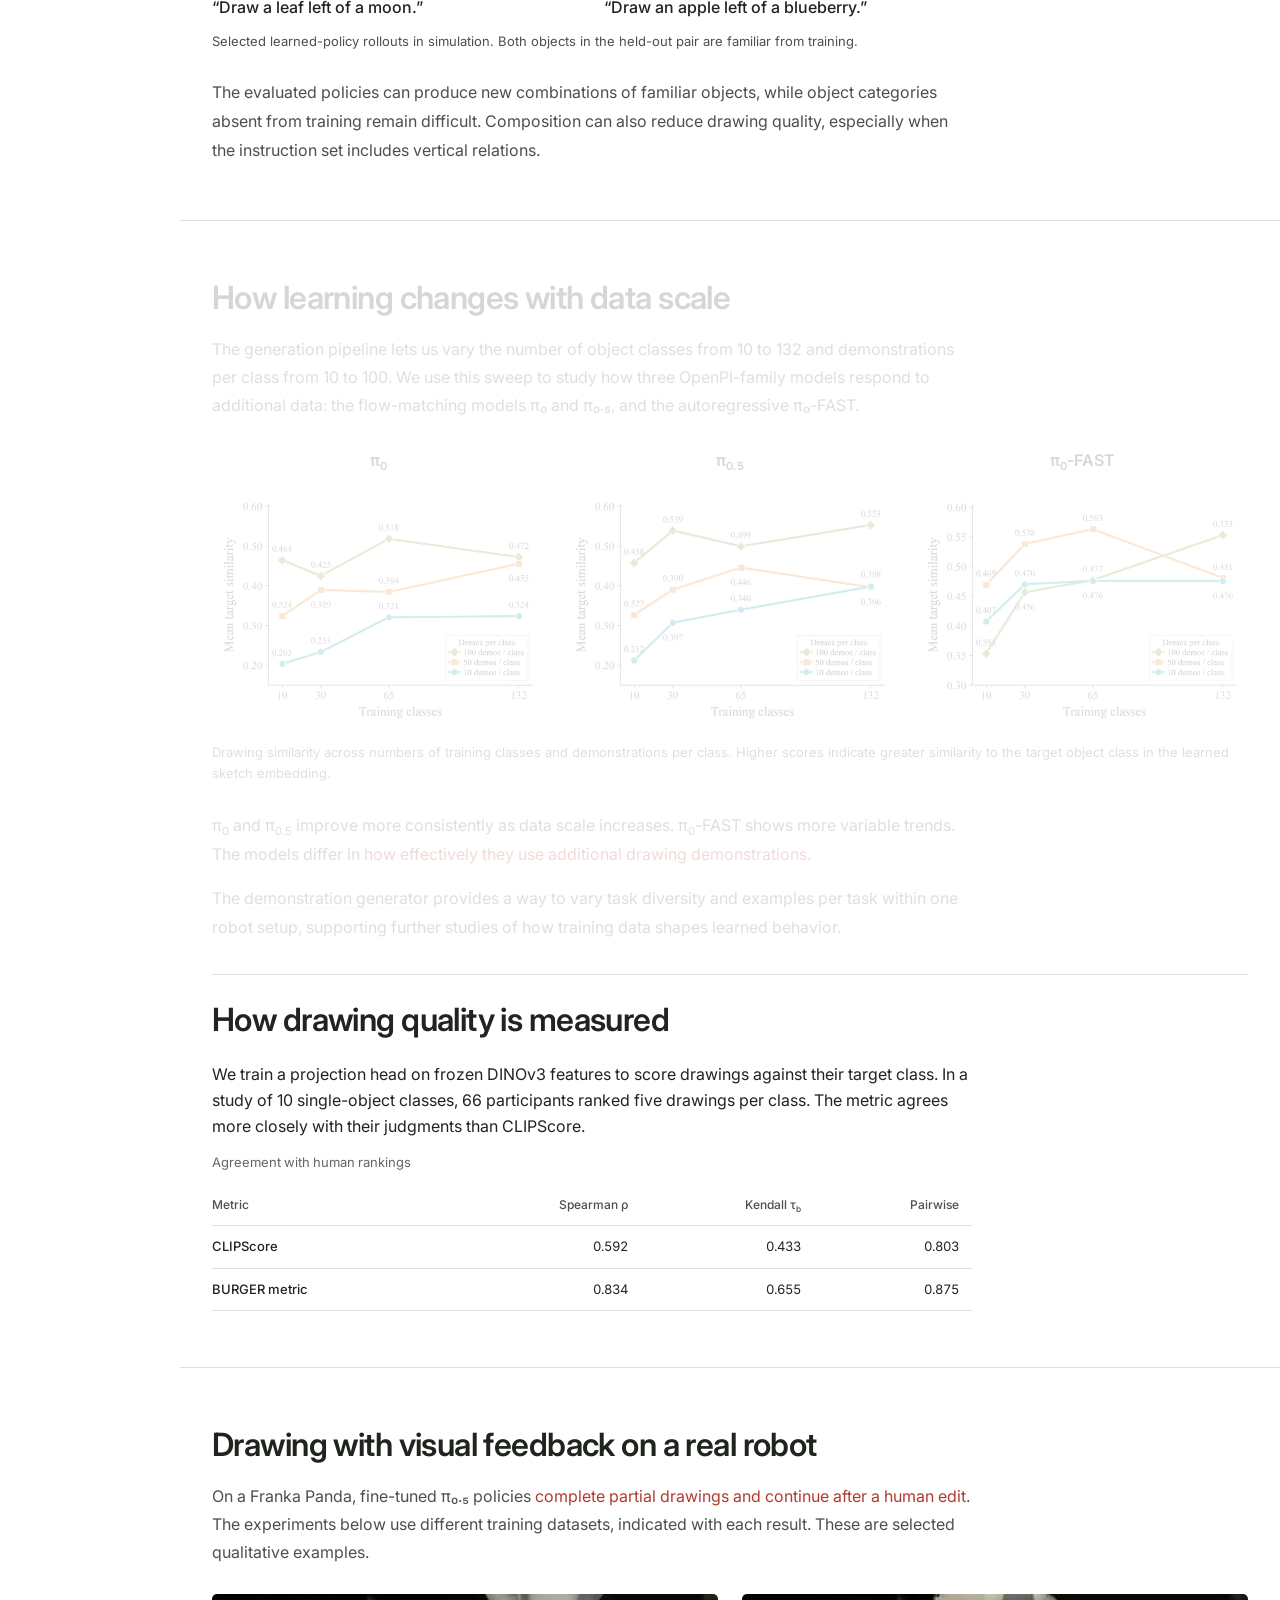
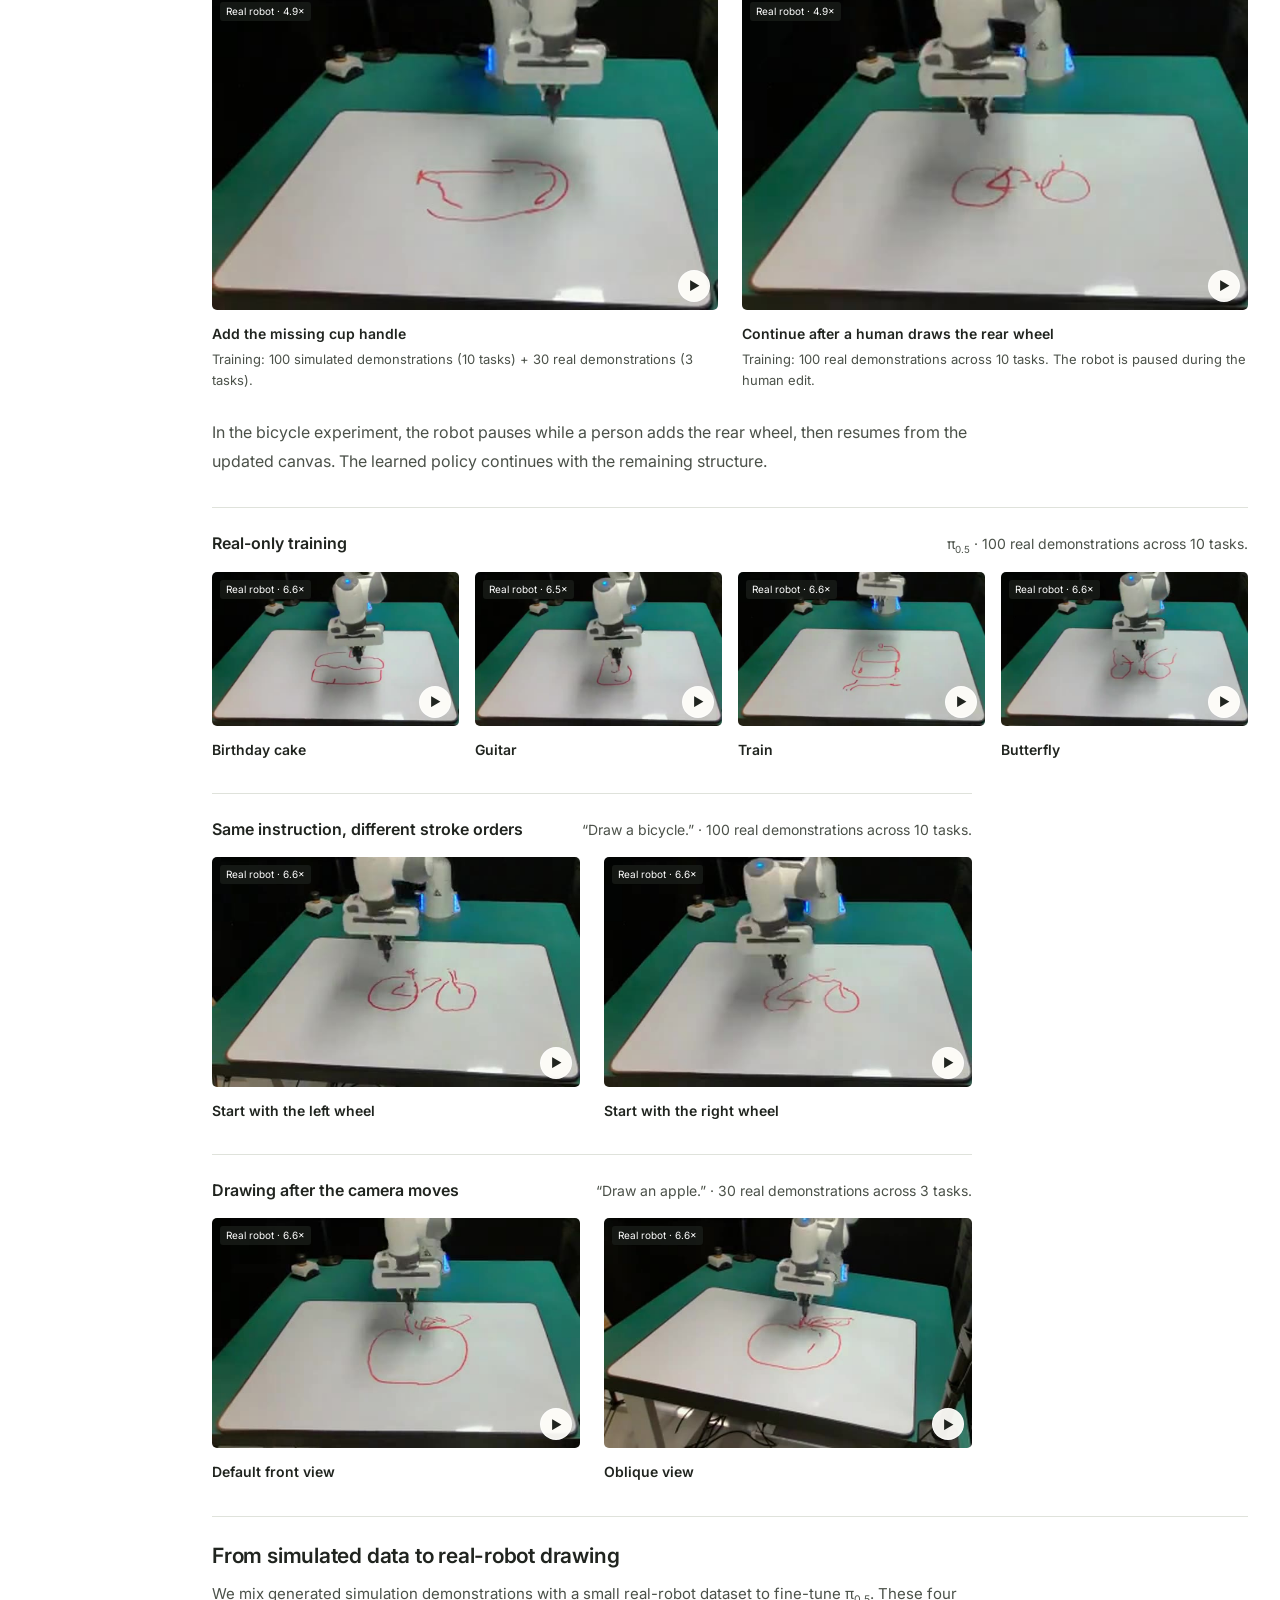
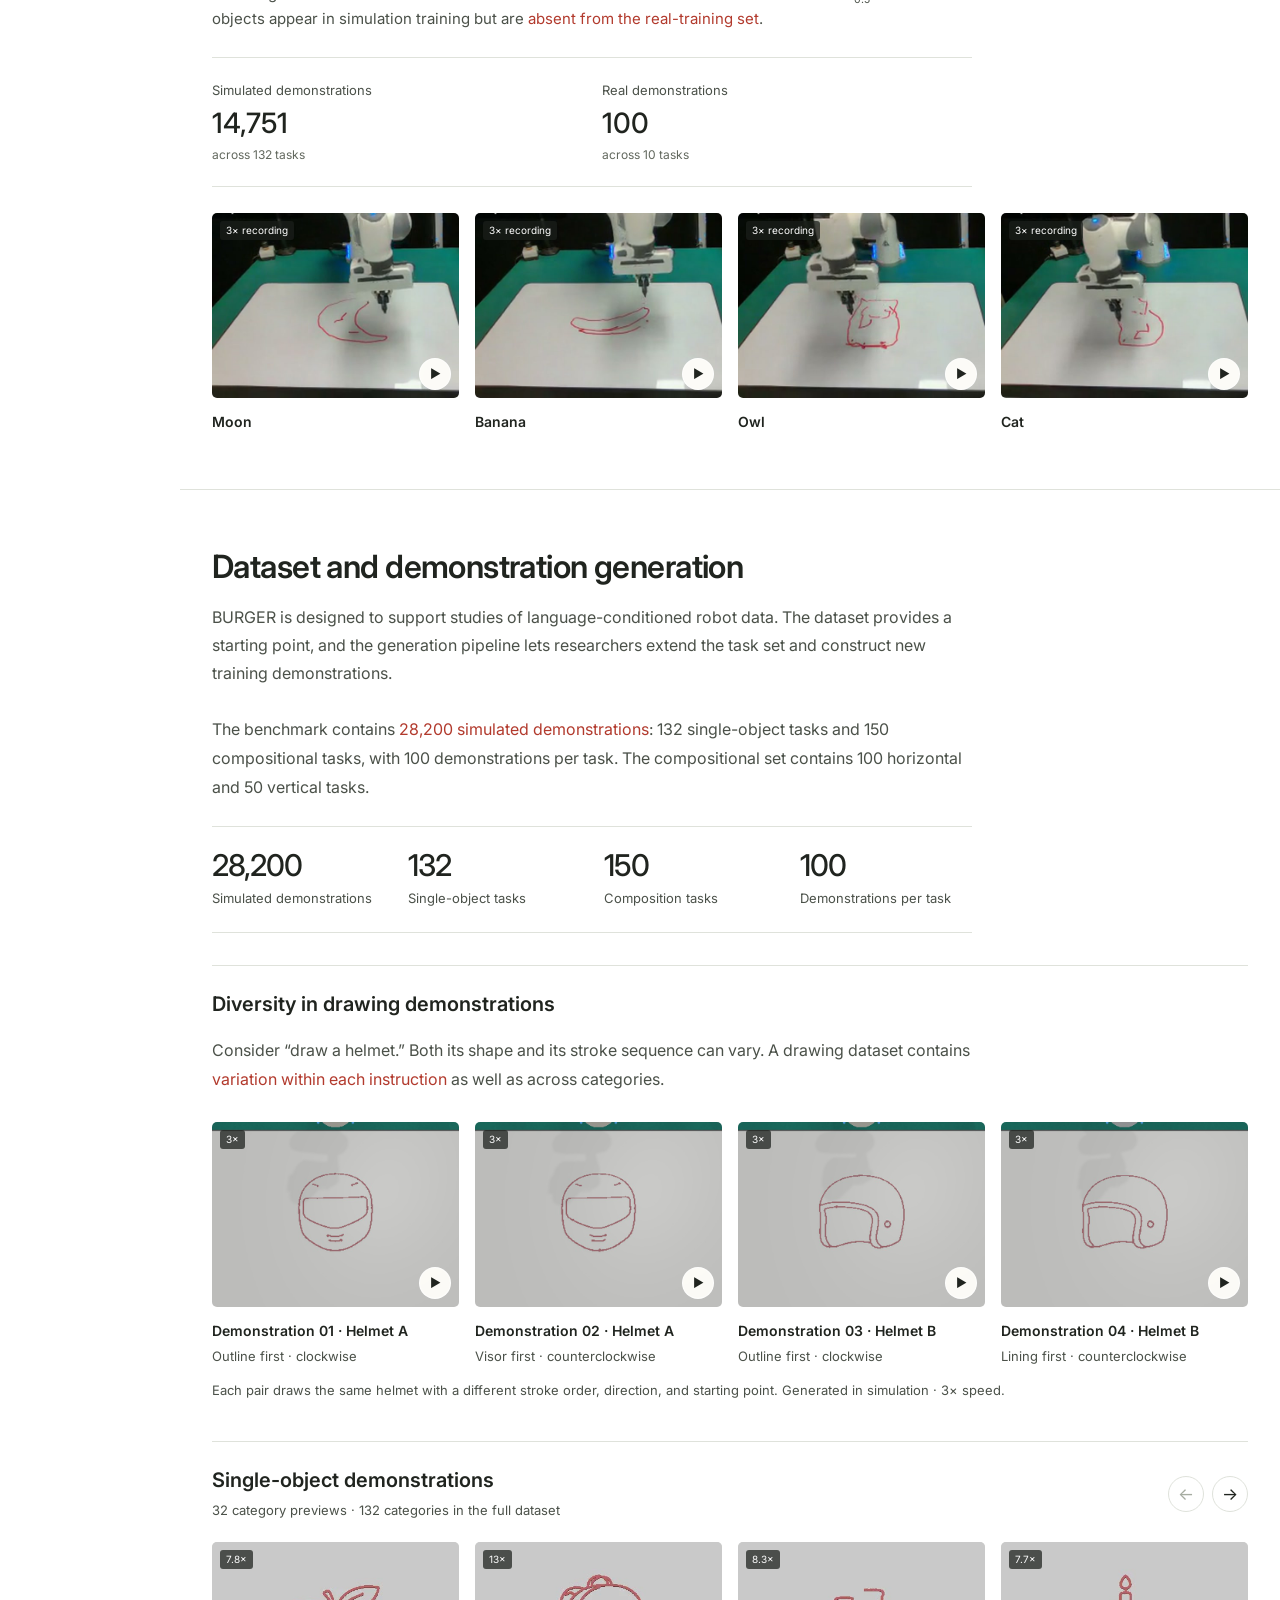
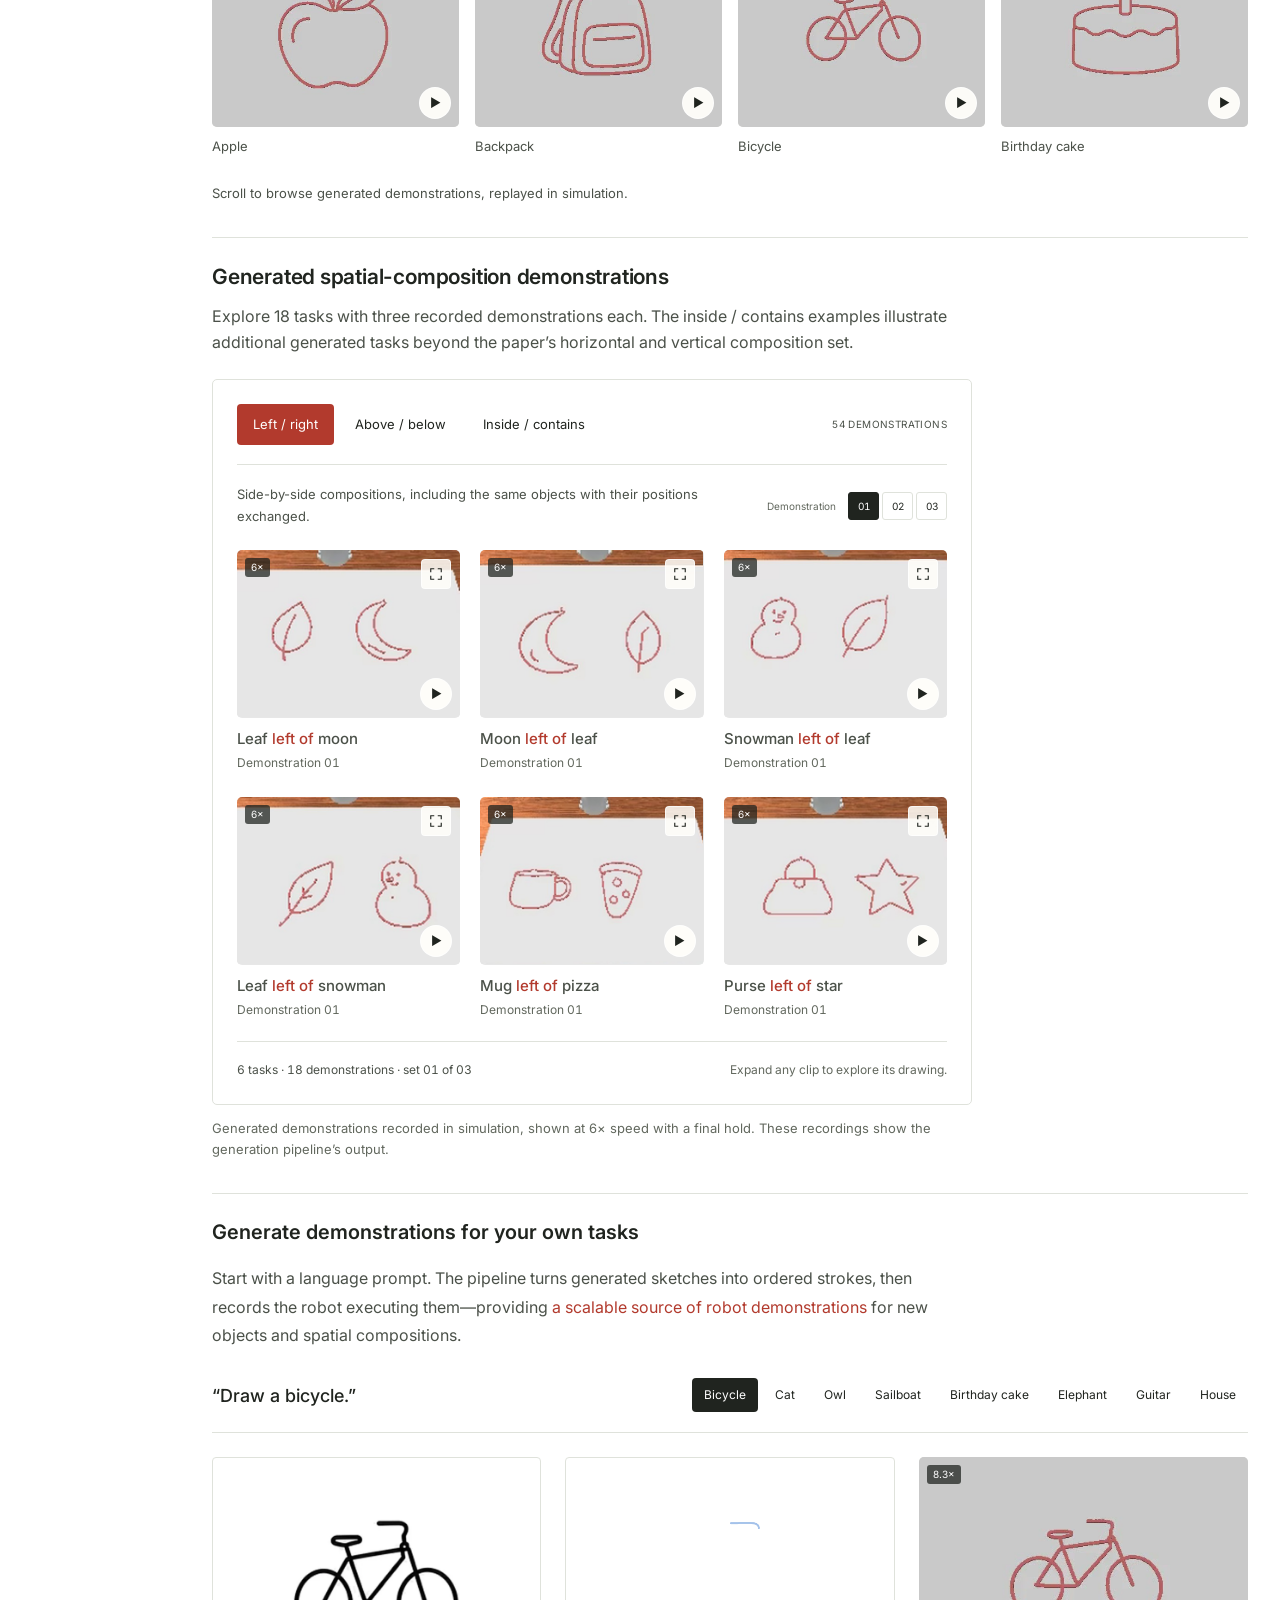
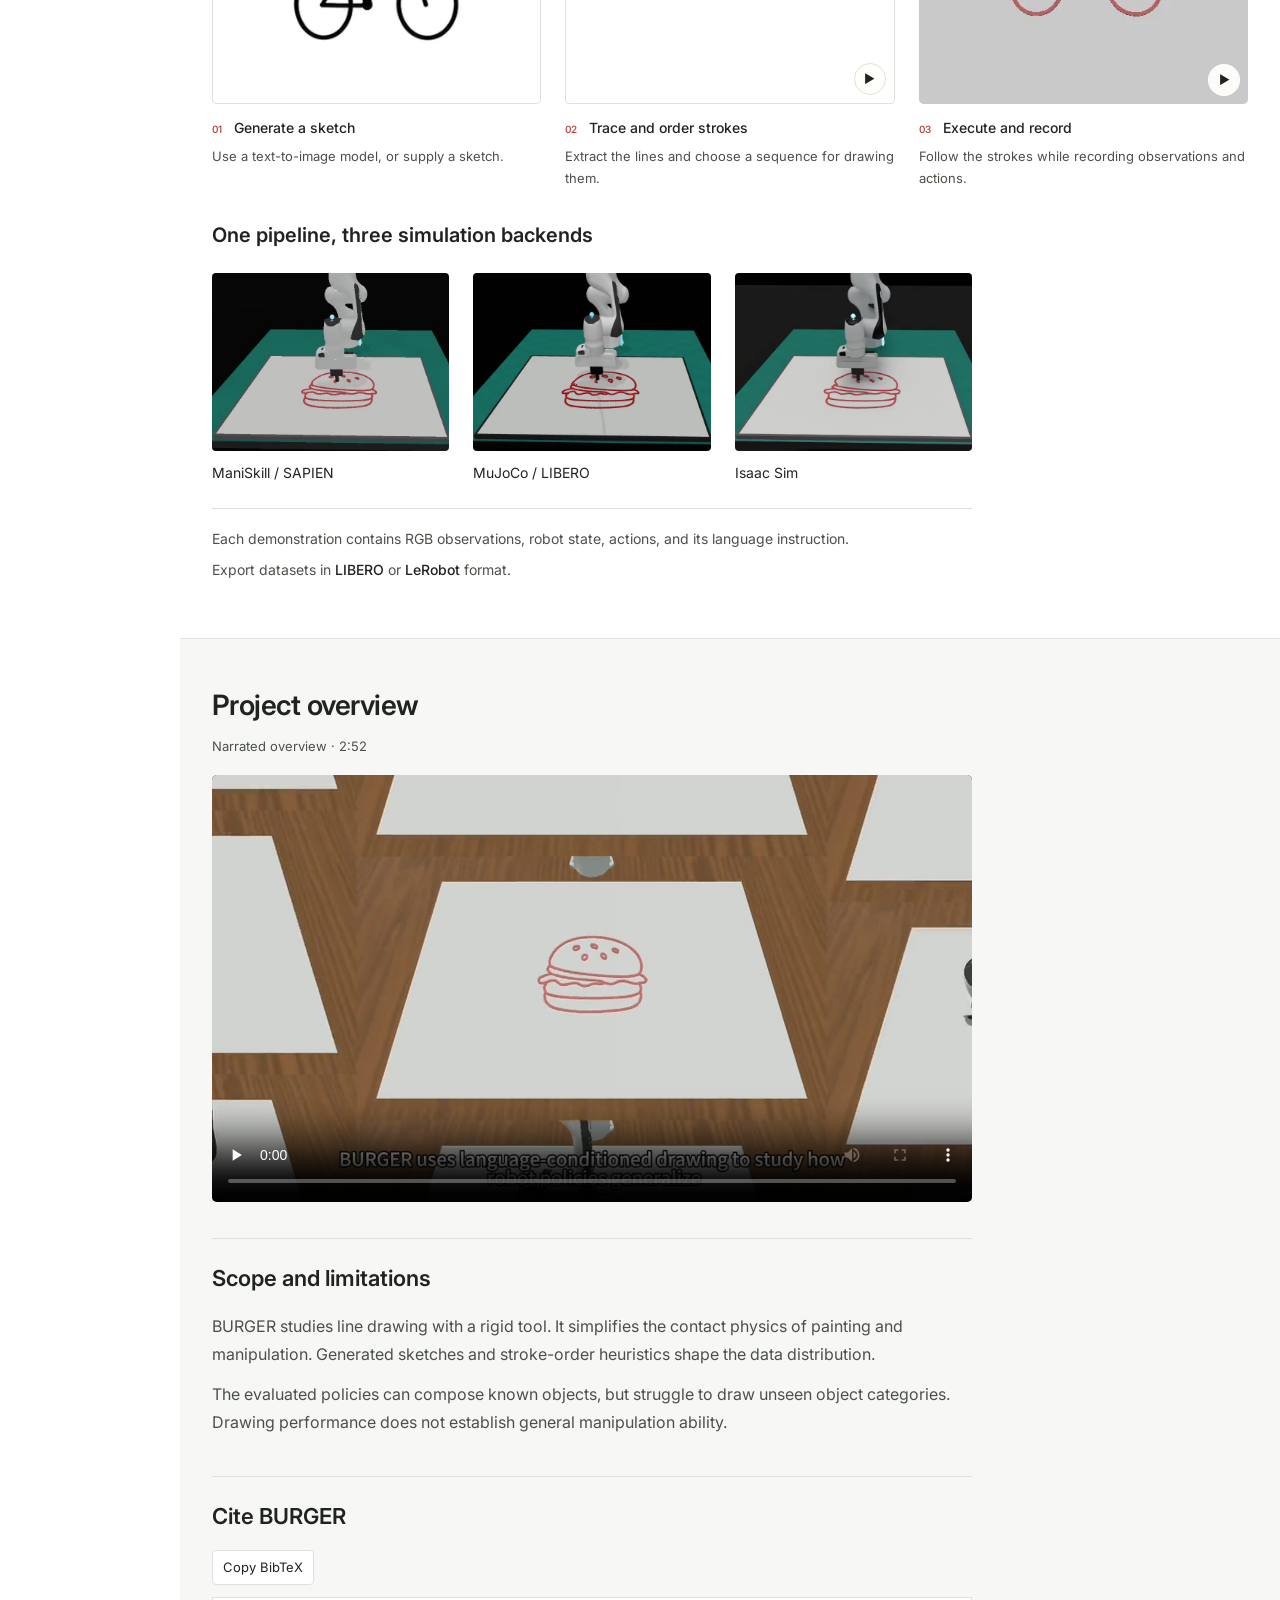
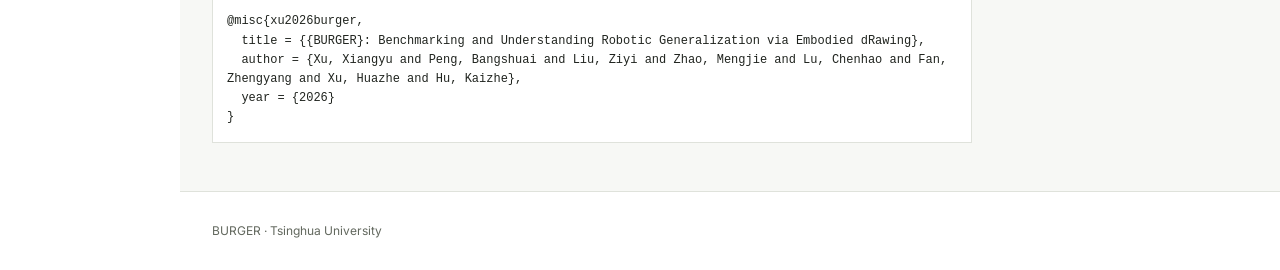
==== commit 4e77cd8b: "Add section focus transitions and consistent headings to v3" ====
--- a/index-alternative-v3.html
+++ b/index-alternative-v3.html
@@ -10,9 +10,9 @@
     <link rel="preconnect" href="https://fonts.googleapis.com">
     <link rel="preconnect" href="https://fonts.gstatic.com" crossorigin>
     <link href="https://fonts.googleapis.com/css2?family=Inter:wght@400;500;600&display=swap" rel="stylesheet">
-    <link rel="stylesheet" href="css/alternative-v3.css?v=20261028-media-sizing">
+    <link rel="stylesheet" href="css/alternative-v3.css?v=20261028-scroll-focus-v3">
     <script src="js/pipeline-alternative.js" defer></script>
-    <script src="js/alternative-v3.js?v=20261028-media-sizing" defer></script>
+    <script src="js/alternative-v3.js?v=20261028-scroll-focus-v4" defer></script>
     <script src="js/dataset-relations.js?v=20261023-animation" defer></script>
   </head>
   <body class="v2 v3">
@@ -215,7 +215,7 @@
         <p class="caption">Drawing similarity across numbers of training classes and demonstrations per class. Higher scores indicate greater similarity to the target object class in the learned sketch embedding.</p>
         <p class="study-finding">π<sub>0</sub> and π<sub>0.5</sub> improve more consistently as data scale increases. π<sub>0</sub>-FAST shows more variable trends. The models differ in <span class="keyphrase">how effectively they use additional drawing demonstrations</span>.</p>
         <p class="section-lead">The <a href="#generate">demonstration generator</a> provides a way to vary task diversity and examples per task within one robot setup, supporting further studies of how training data shapes learned behavior.</p>
-        <div class="evidence-block"><h3 class="content-title">How drawing quality is measured</h3><div class="details-body reading-width">
+        <div class="evidence-block"><h3 class="content-title section-title">How drawing quality is measured</h3><div class="details-body reading-width">
 
             <p>We train a projection head on frozen DINOv3 features to score drawings against their target class.
               In a study of 10 single-object classes, 66 participants ranked five drawings per class.
--- a/css/alternative-v3.css
+++ b/css/alternative-v3.css
@@ -66,7 +66,7 @@
 .band + .section { border-top: 0 !important; }
 .section-heading { max-width: 800px; margin-bottom: 28px; }
 .eyebrow { margin-bottom: 8px; color: var(--accent); font-size: 12px; font-weight: 500; }
-h2 { font: 600 clamp(26px, 2.7vw, 32px)/1.3 var(--sans); letter-spacing: -.018em; text-wrap: pretty; }
+h2, .evidence-block > .section-title { font: 600 clamp(26px, 2.7vw, 32px)/1.3 var(--sans); letter-spacing: -.018em; text-wrap: pretty; }
 .section-heading > p { max-width: 760px; margin-top: 16px; color: var(--secondary); font-size: 16px; line-height: 1.75; text-wrap: pretty; }
 h3 { font-size: 18px; font-weight: 600; line-height: 1.45; }
 .caption, figcaption { margin-top: 12px; color: var(--secondary); font-size: 13px; line-height: 1.65; }
@@ -684,6 +684,20 @@
 }
 /* Compact evidence follows the prose width; dense comparisons retain the wider grid. */
 .v3 .reading-width { width: min(100%, 760px); max-width: 100%; }
+
+/* Fade neighboring passages into the paper while the current passage stays clear. */
+@media (prefers-reduced-motion: no-preference) {
+  .scroll-focus-enabled .scroll-focus-card {
+    opacity: .18;
+    transition: opacity 450ms cubic-bezier(.2, .65, .3, 1);
+  }
+  .scroll-focus-enabled .scroll-focus-card.is-scroll-focused,
+  .scroll-focus-enabled .scroll-focus-card:has(:focus-visible),
+  .scroll-focus-enabled .scroll-focus-card:fullscreen,
+  .scroll-focus-enabled .scroll-focus-card:has(:fullscreen) {
+    opacity: 1;
+  }
+}
 @media (prefers-reduced-motion: reduce) {
   html { scroll-behavior: auto; }
   .section-nav .nav-tick, .section-nav .nav-label { transition: none; }
@@ -691,6 +705,7 @@
   .v3 .resource-link { transition: none; }
 }
 @media print {
+  .scroll-focus-enabled .scroll-focus-card { opacity: 1; transition: none; }
   .site-nav, .section-nav, .video-toggle, .stroke-toggle, .skip-link, .copy-button, .footer a { display: none; }
   .v2 main, .v2 > .footer { margin-left: 0; }
   body, .band { background: white; }
